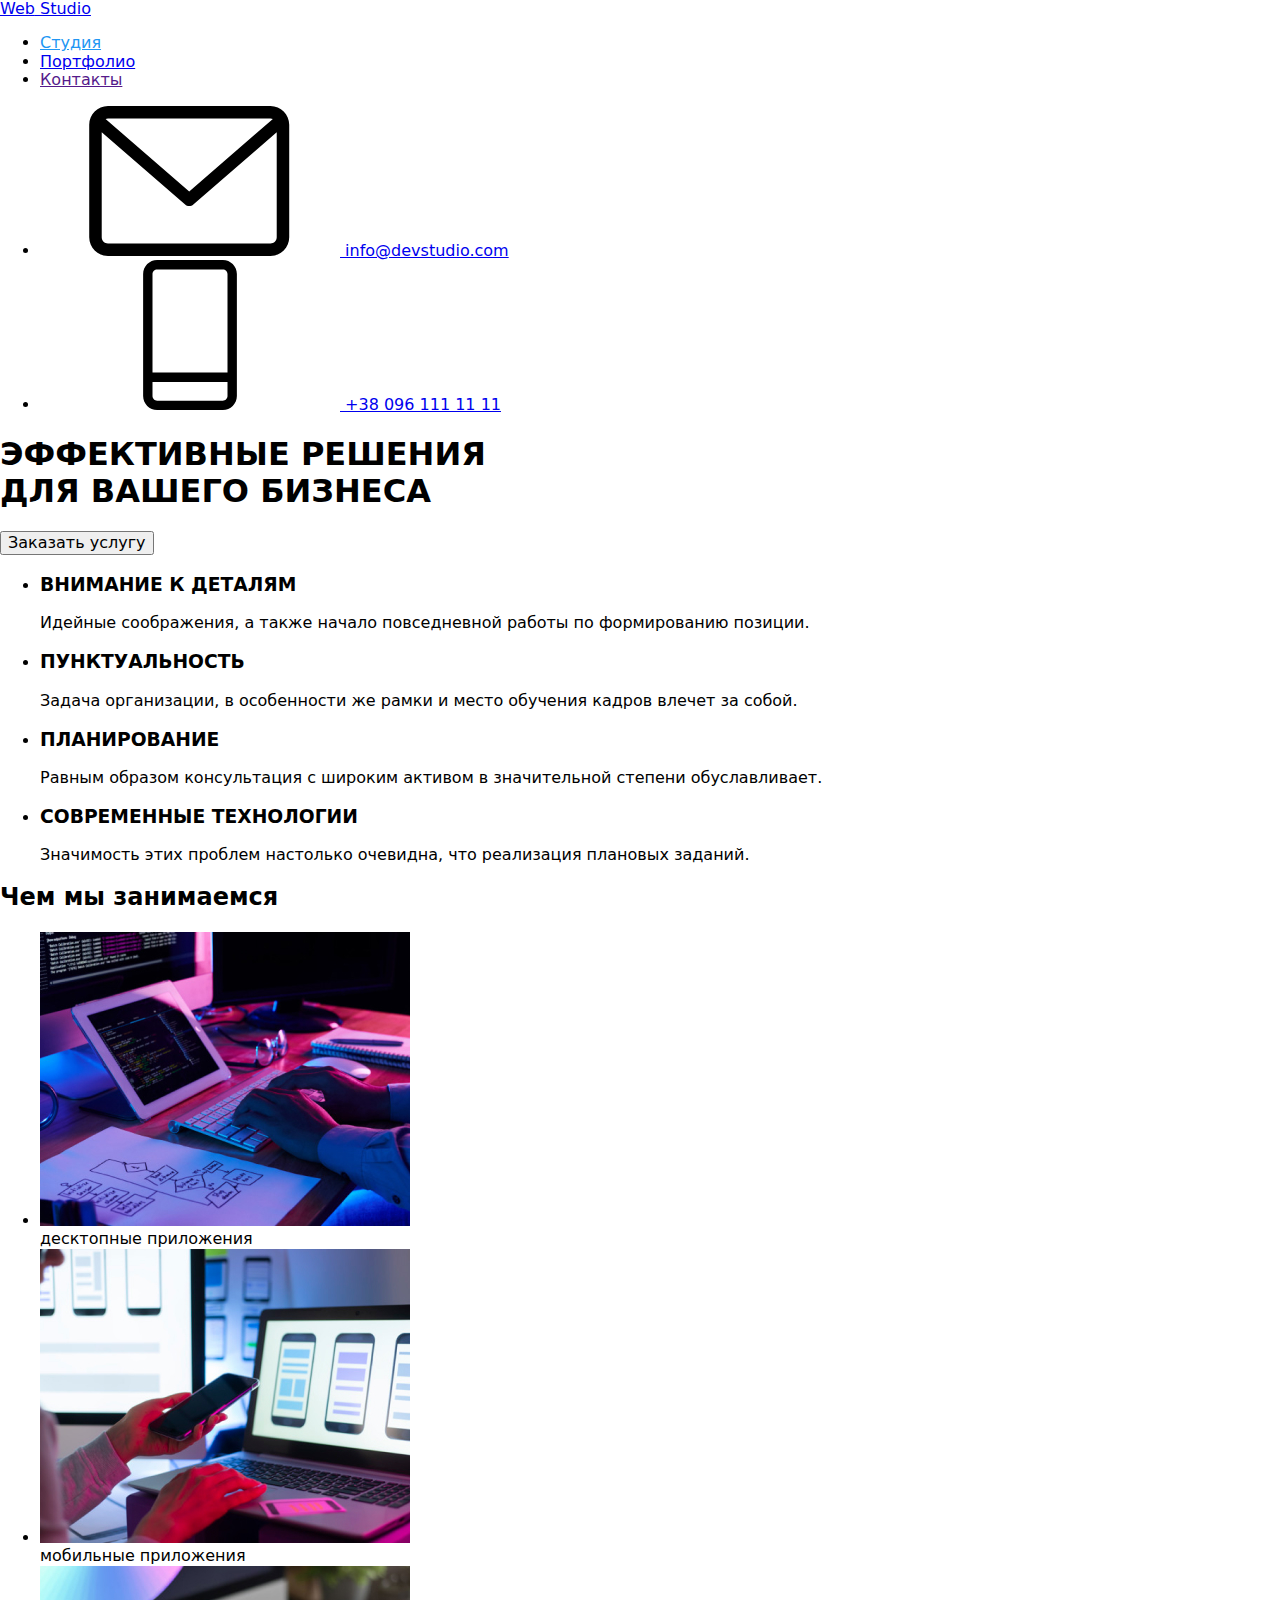
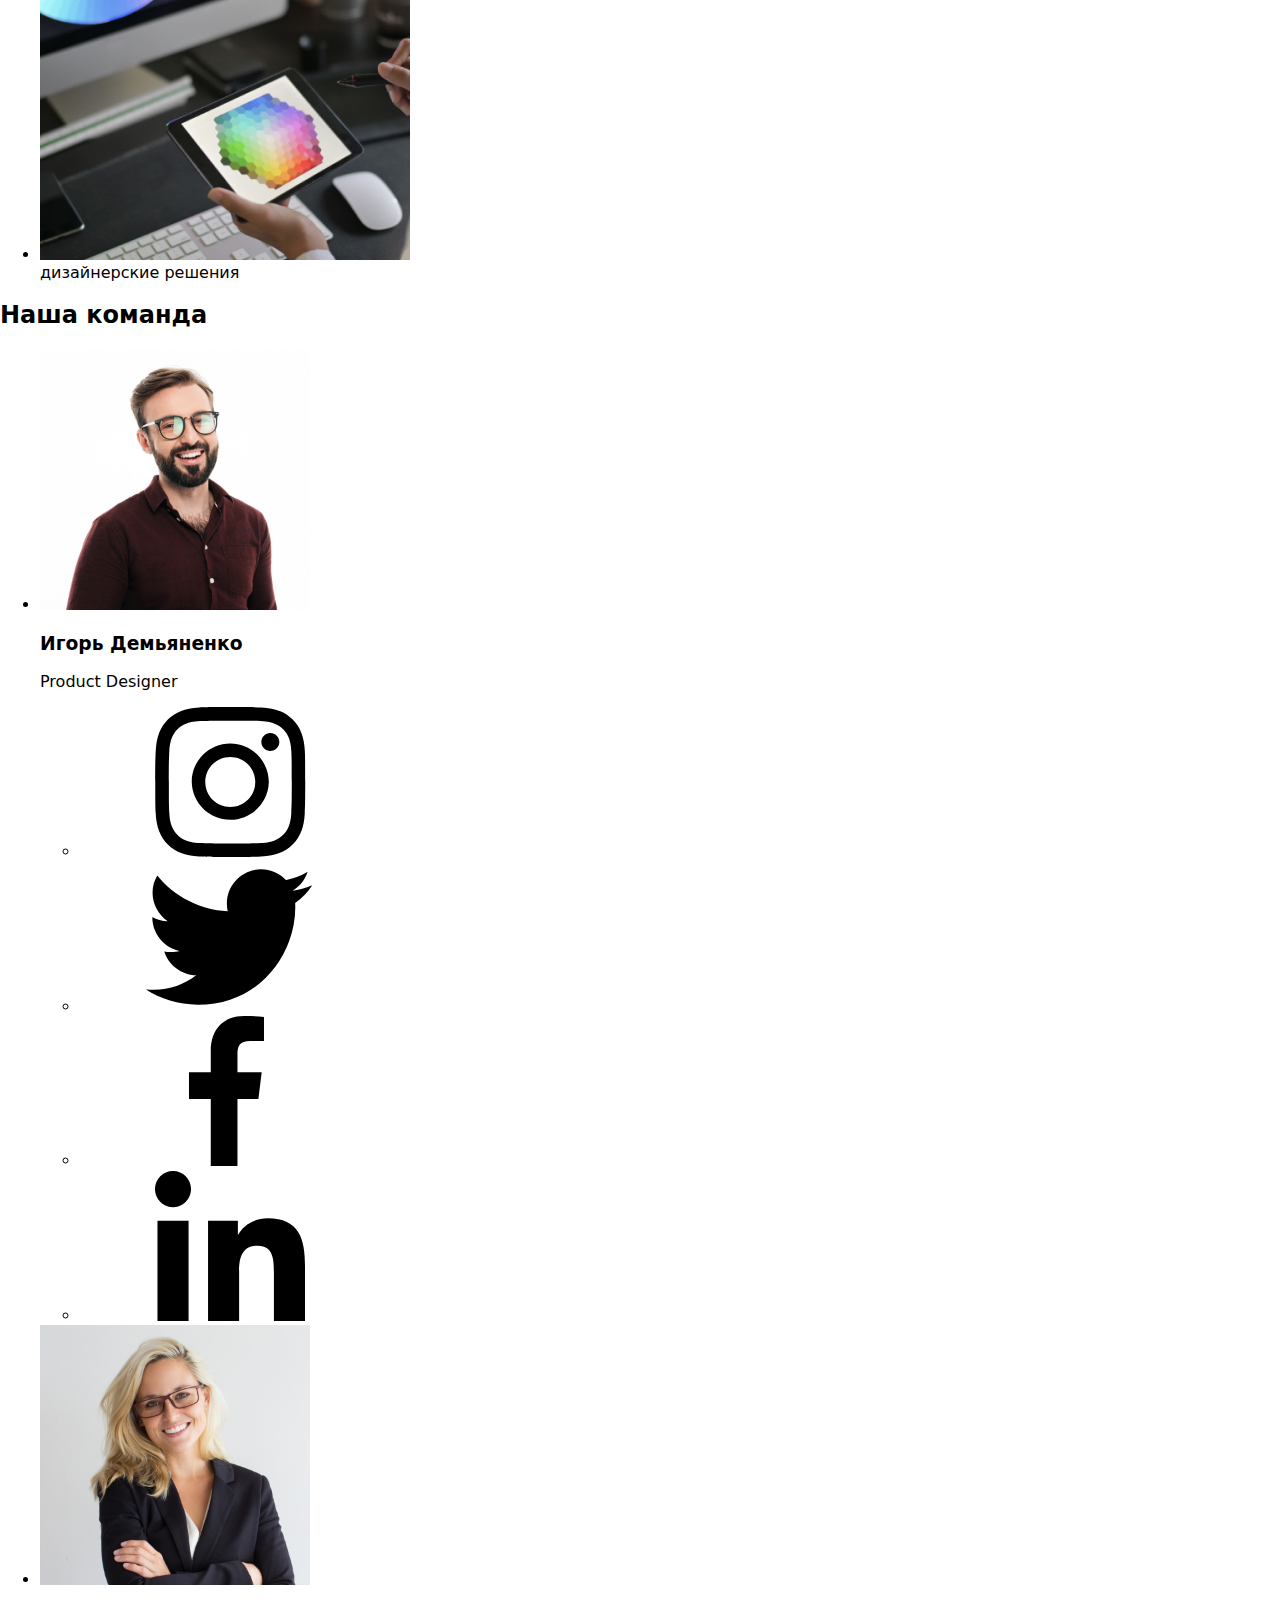
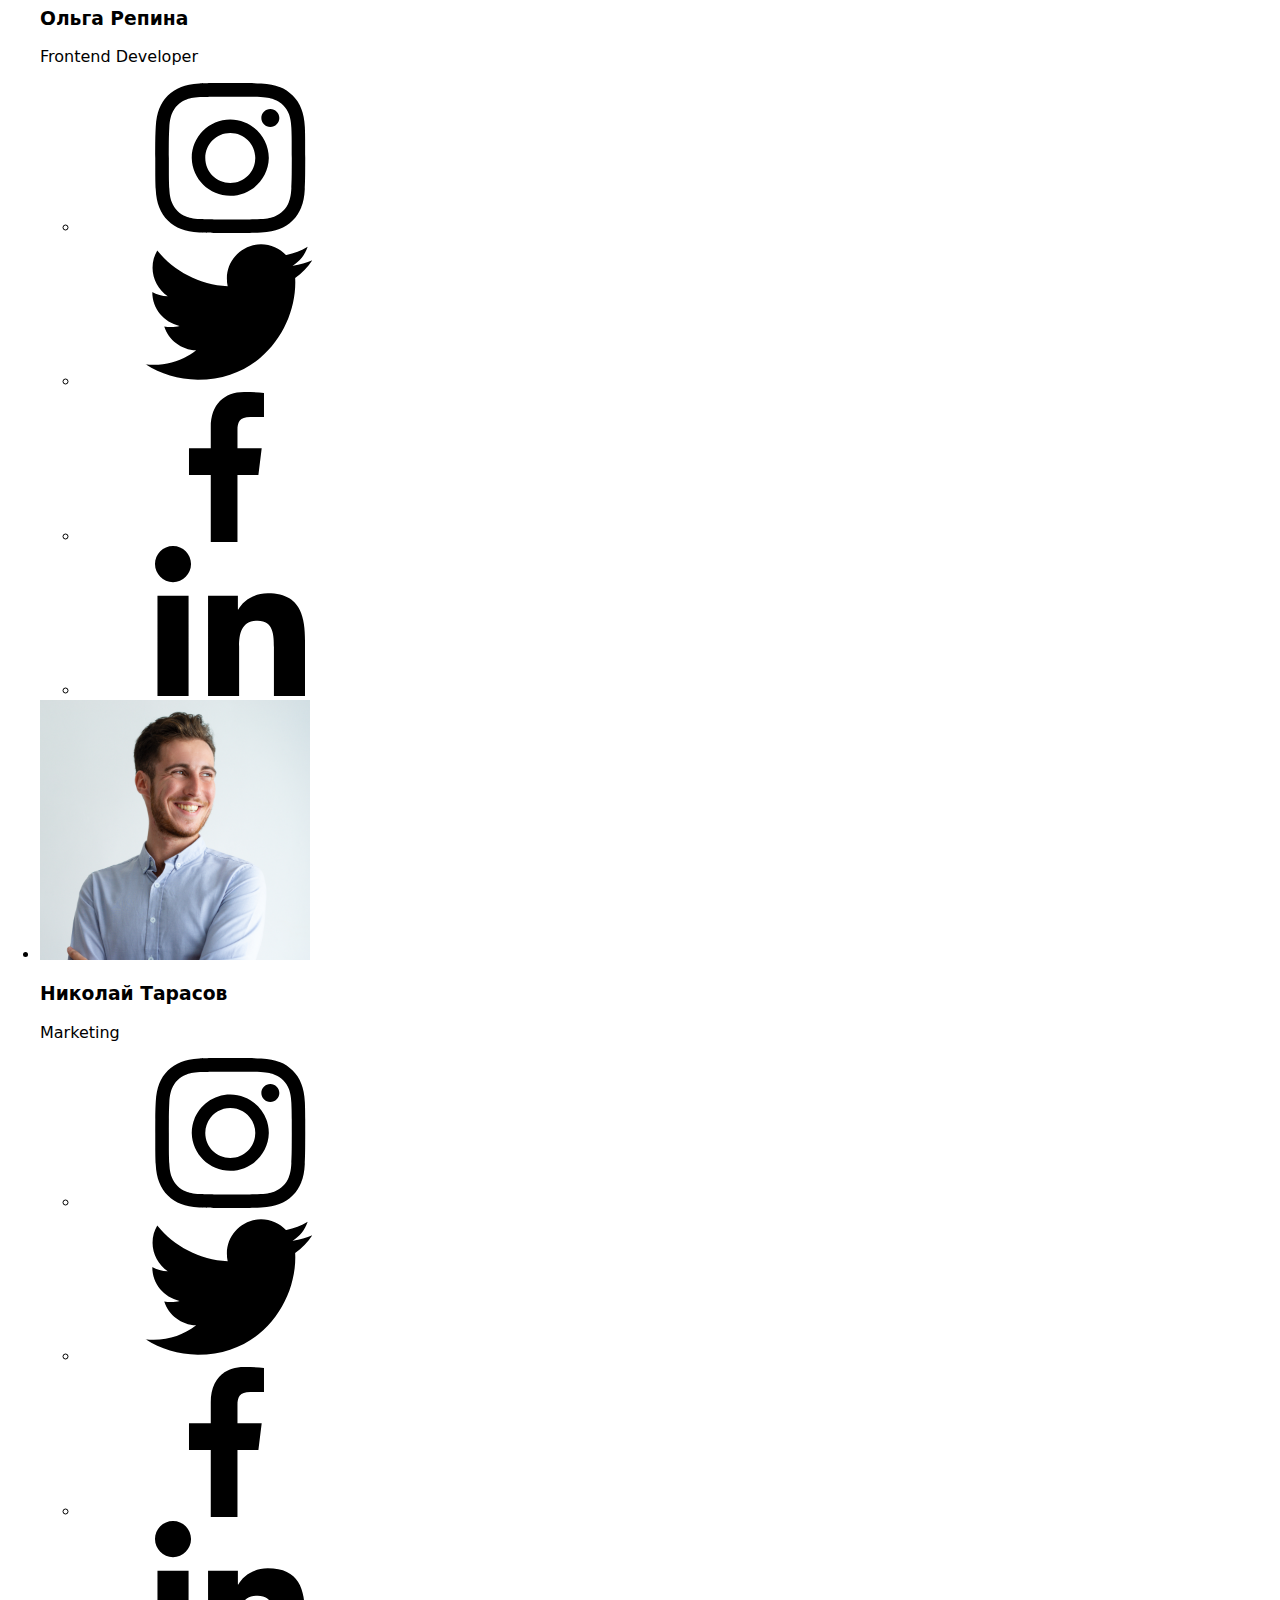
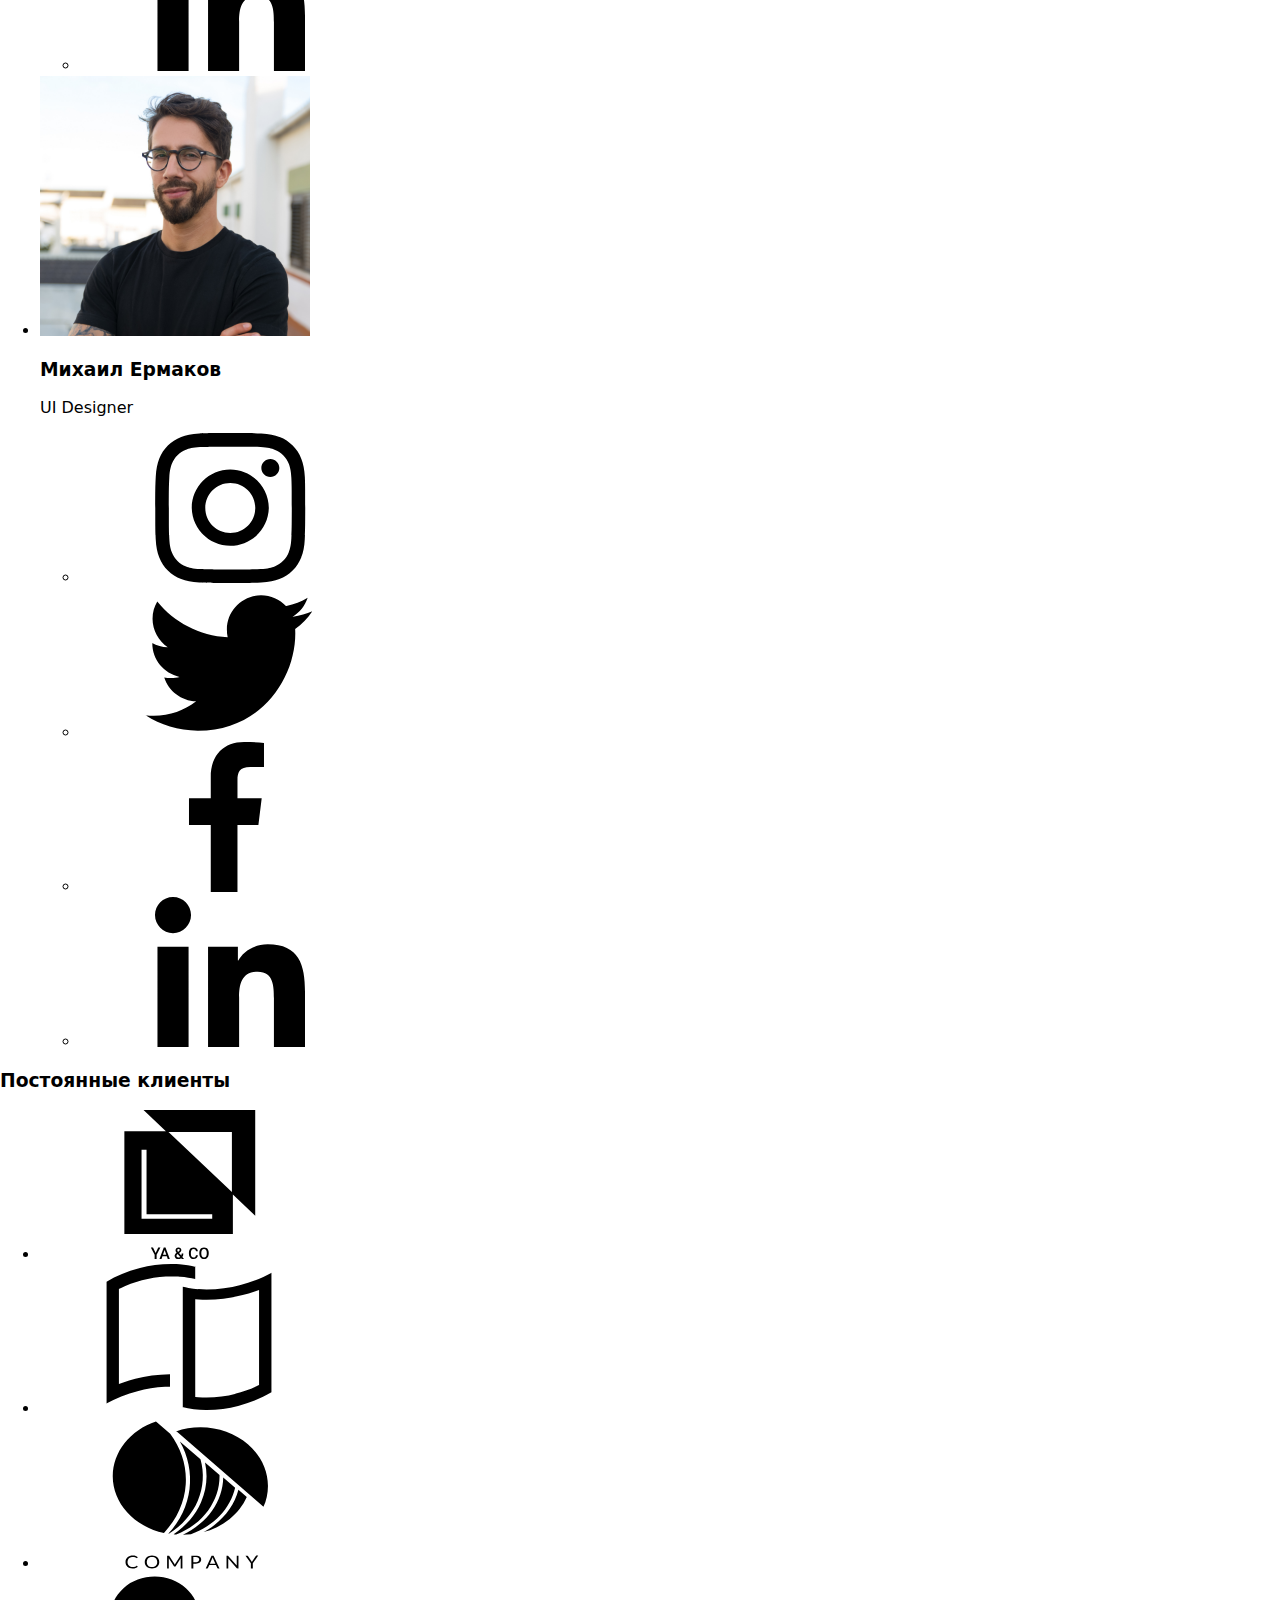
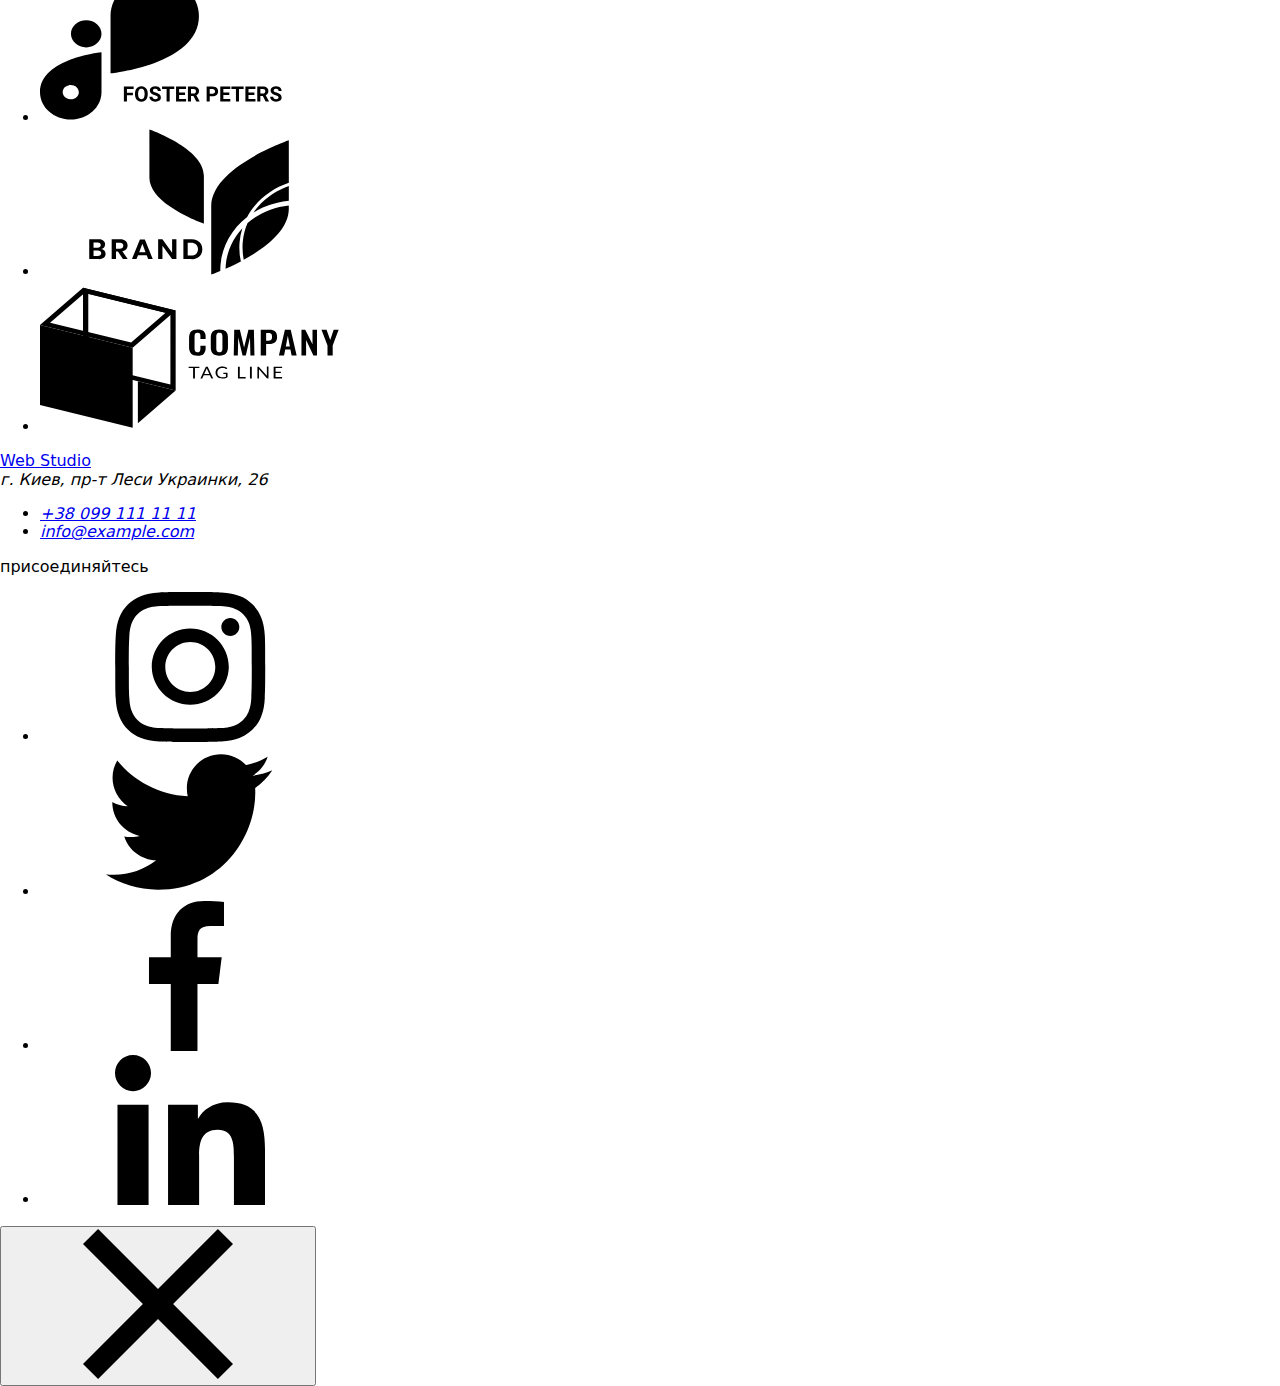
==== index.html @ db0b514f "start" ====
<!DOCTYPE html>
<html lang="ru">
<head>
    <meta charset="UTF-8">
    <meta name="viewport" content="width=device-width, initial-scale=1.0">
    <title>Document</title>
    <link href="https://fonts.googleapis.com/css2?family=Raleway:wght@700&family=Roboto:wght@400;500;700;900&display=swap" rel="stylesheet">
    <link rel="stylesheet" href="https://cdnjs.cloudflare.com/ajax/libs/modern-normalize/1.0.0/modern-normalize.min.css">
    <link rel="stylesheet" href="CSS/style.css">
</head>
<body>
  <header class="header-container">
    <div class="main-menu container"> 
        <a href="index.html" class="logotype"> 
          <span class="logo-web"> Web</span>
          <span class="logo-studio">Studio</span> </a> 
      <nav> 
        <ul class="menu-list">                                                               
          <li class="menu-list-item"> <a href="" class="title-nav current" style="color: #2196F3 ;">Студия</a></li>
          <li class="menu-list-item"> <a href="./portfolio.html" target="blank" class="title-nav">Портфолио</a></li>
          <li class="menu-list-item"> <a href="" class="title-nav" >Контакты</a></li>
          </ul>  
      </nav>
        <ul class="nav-contacts-list">
          <li class="nav-contacts-item"> 
            <a href="mailto:info@devstudio.com:"
               class="contacts-header">
              <svg class="email-icon">
                <use href="./images/symbol-defs.svg#icon-icon-email"></use>
              </svg>
              info@devstudio.com   
            </a> 
          </li>
          <li class="nav-contacts-item"> 
            <a href="tel:+380961111111" class="contacts-header">
            <svg class="phone-icon">
              <use href="./images/symbol-defs.svg#icon-icon-phone"></use>
            </svg>
            +38 096 111 11 11</a> 
          </li>
        </ul>  
    </div>   
    </header>
    <main>
      <section class="main-container">
          <h1 class="main-title">ЭФФЕКТИВНЫЕ РЕШЕНИЯ <br>ДЛЯ ВАШЕГО БИЗНЕСА</h1>
          <button class="main-button " data-modal-open >Заказать услугу</button>
      </section>
      <section class="advantage-container">
        <div class="container">
       <ul class="advantage-list">
         <li class="advantage-list-item">
             <h3 class="advantage">ВНИМАНИЕ К ДЕТАЛЯМ</h3>
             <p class="advantage-fill">Идейные соображения, а также начало повседневной работы по формированию позиции.</p>
         </li> 
         <li class="advantage-list-item">
             <h3 class="advantage">ПУНКТУАЛЬНОСТЬ</h3>
             <p class="advantage-fill" >Задача организации, в особенности же рамки и место обучения кадров влечет за собой.</p>
         </li> 
         <li class="advantage-list-item">
             <h3 class="advantage">ПЛАНИРОВАНИЕ</h3>
             <p class="advantage-fill">Равным образом консультация с широким активом в значительной степени обуславливает.</p>
         </li>
         <li class="advantage-list-item">
             <h3 class="advantage">СОВРЕМЕННЫЕ ТЕХНОЛОГИИ</h3>
             <p class="advantage-fill">Значимость этих проблем настолько очевидна, что реализация плановых заданий.</p>
         </li>
       </ul>
      </div>
      </section>
      <section class="works">
        <div class="container">
          <h2 class="title-two">Чем мы занимаемся</h2>
            <ul class="works-list">
              <li class="works-list-item">
                <img src="images/works-notebook.jpg" alt="наша работа" width="370" >
                <div class="works-type">
                  <span class="works-list-text">десктопные приложения</span>
                </div>
              </li>
              <li class="works-list-item">
                <img src="images/works-smartphone.jpg" alt="наша работа" width="370">
                <div class="works-type">
                  <span class="works-list-text"> мобильные приложения </span>
                </div>
              </li>
              <li class="works-list-item">
                <img src="images/works-spectr.jpg" alt="наша работа" width="370">
                <div class="works-type">
                  <span class="works-list-text"> дизайнерские решения</span>
                </div>
              </li>
            </ul>
        </div>
      </section>
      <section class="team">
        <div class="container">
          <h2 class="title-team">Наша команда</h2>
            <ul class="team-list">
              <li class="team-person">
                <img src="images/team-igor.jpg" alt="Игорь Демьяненко" width="270">  
                <div class="team-person-card">    
                  <h3 class="team-member">Игорь Демьяненко</h3>
                  <p class="team-role">Product Designer</p>
                    <ul class="social-list">
                      <li class="social-list-item">
                        <a href="" class="social-container">
                          <svg class="instagram-icon"> 
                            <use href="./images/symbol-defs.svg#icon-icon-instagram"></use>
                          </svg>
                       </a>
                     </li>
                     <li class="social-list-item">
                        <a href="" class="social-container">
                          <svg class="twitter-icon">
                            <use href="./images/symbol-defs.svg#icon-icon-twitter"></use>
                          </svg>
                        </a>
                      </li>
                      <li class="social-list-item">
                        <a href="" class="social-container">
                          <svg class="facebook-icon">
                            <use href="./images/symbol-defs.svg#icon-icon-facebook"></use>
                          </svg>
                        </a>
                      </li>
                      <li class="social-list-item">
                        <a href="" class="social-container">
                          <svg class="linkedin-icon">
                            <use href="./images/symbol-defs.svg#icon-icon-linkedin"></use>
                          </svg>
                        </a>
                      </li>
                   </ul>
                </div> 
              </li>
              <li class="team-person"> 
                <img src="images/team-olga.jpg" alt="Ольга Репина" width="270" >
                <div class="team-person-card">
                  <h3 class="team-member">Ольга Репина</h3>
                  <p class="team-role">Frontend Developer</p>
                  <div class="person-social">
                    <ul class="social-list">
                      <li class="social-list-item">
                        <a href="" class="social-container">
                          <svg class="instagram-icon"> 
                            <use href="./images/symbol-defs.svg#icon-icon-instagram"></use>
                          </svg>
                       </a>
                     </li>
                     <li class="social-list-item">
                        <a href="" class="social-container">
                          <svg class="twitter-icon">
                            <use href="./images/symbol-defs.svg#icon-icon-twitter"></use>
                          </svg>
                        </a>
                      </li>
                      <li class="social-list-item" >
                        <a href="" class="social-container" >
                          <svg class="facebook-icon">
                            <use href="./images/symbol-defs.svg#icon-icon-facebook"></use>
                          </svg>
                        </a>
                      </li>
                      <li class="social-list-item">
                        <a href="" class="social-container">
                          <svg class="linkedin-icon">
                            <use href="./images/symbol-defs.svg#icon-icon-linkedin"></use>
                          </svg>
                        </a>
                      </li>
                   </ul>
                  </div>
                  <li class="team-person"> 
                      <img src="images/team-nikolay.jpg" alt="Николай Тарасов" width="270" >
                      <div class="team-person-card">  
                        <h3 class="team-member">Николай Тарасов</h3>
                        <p class="team-role">Marketing</p>
                          <ul class="social-list">
                            <li class="social-list-item">
                              <a href=""class="social-container">
                                <svg class="instagram-icon"> 
                                  <use href="./images/symbol-defs.svg#icon-icon-instagram"></use>
                                </svg>
                             </a>
                           </li>
                           <li class="social-list-item">
                              <a href=""class="social-container">
                                <svg class="twitter-icon">
                                  <use href="./images/symbol-defs.svg#icon-icon-twitter"></use>
                                </svg>
                              </a>
                            </li>
                            <li class="social-list-item" >
                              <a href="" class="social-container">
                                <svg class="facebook-icon">
                                  <use href="./images/symbol-defs.svg#icon-icon-facebook"></use>
                                </svg>
                              </a>
                            </li>
                            <li class="social-list-item" >
                              <a href="" class="social-container">
                                <svg class="linkedin-icon">
                                  <use href="./images/symbol-defs.svg#icon-icon-linkedin"></use>
                                </svg>
                              </a>
                            </li>
                         </ul>
                      </div>
                  </li>  
                  <li class="team-person"> 
                    <img src="images/team-michail.jpg" alt="Михаил Ермаков" width="270" >
                    <div class="team-person-card">
                      <h3 class="team-member">Михаил Ермаков</h3>
                      <p class="team-role">UI Designer</p>
                        <ul class="social-list">
                          <li class="social-list-item">
                            <a href="" class="social-container">
                              <svg class="instagram-icon"> 
                                <use href="./images/symbol-defs.svg#icon-icon-instagram"></use>
                              </svg>
                           </a>
                         </li>
                         <li class="social-list-item">
                            <a href="" class="social-container">
                              <svg class="twitter-icon">
                                <use href="./images/symbol-defs.svg#icon-icon-twitter"></use>
                              </svg>
                            </a>
                          </li>
                          <li class="social-list-item">
                            <a href="" class="social-container">
                              <svg class="facebook-icon">
                                <use href="./images/symbol-defs.svg#icon-icon-facebook"></use>
                              </svg>
                            </a>
                          </li>
                          <li class="social-list-item">
                            <a href="" class="social-container">
                              <svg class="linkedin-icon">
                                <use href="./images/symbol-defs.svg#icon-icon-linkedin"></use>
                              </svg>
                            </a>
                          </li>
                       </ul>
                    </div>
                  </li>      
                </ul>
              </div>
              </div>
             </li> 
            </ul>
          </div>
      </section> 
      <section class="clients-container">
        <div class="container">
          <h3 class="clients">Постоянные клиенты</h3>
            <ul class="clients-list">
              <li  class="clients-list-item">
                 <a href="" class="clients-list-link ">
                  <svg class="company1-icon company-icons">
                    <use href="./images/symbol-defs.svg#icon-company1"></use>
                  </svg>
                 </a>
              </li>
              <li  class="clients-list-item">
                 <a href="" class="clients-list-link">
                  <svg class="company2-icon company-icons">
                    <use href="./images/symbol-defs.svg#icon-company2"></use>
                  </svg>
                 </a>
             </li>
             <li  class="clients-list-item">
                 <a href="" class="clients-list-link">
                  <svg class="company3-icon company-icons">
                    <use href="./images/symbol-defs.svg#icon-company3"></use>
                  </svg>
                 </a>
             </li>
              <li class="clients-list-item">
                 <a href="" class="clients-list-link">
                  <svg class="company4-icon company-icons">
                    <use href="./images/symbol-defs.svg#icon-company4"></use>
                  </svg>
                 </a>
             </li>
              <li class="clients-list-item">
                 <a href="" class="clients-list-link">
                  <svg class="company5-icon company-icons">
                    <use href="./images/symbol-defs.svg#icon-company5"></use>
                  </svg>
                 </a>
             </li>
             <li class="clients-list-item">
                 <a href="" class="clients-list-link">
                  <svg class="company6-icon company-icons">
                    <use href="./images/symbol-defs.svg#icon-company6"></use>
                  </svg>
                 </a>
             </li>
        </ul>
      </div>
      </section>
    </main>
    <footer class="footer-container">
      <div class="container footer-parts">
        <div class="footer-contacts-container">
          <a href="/index.html" class="logotype-footer"> 
            <span class="logo-web"> Web</span>
            <span class="logo-studio-footer">Studio</span> 
          </a>
        <address>
          <span class="address"> г. Киев, пр-т Леси Украинки, 26 </span>
          <ul class="contacts">
            <li><a class="contacts-footer" href="tel:+380991111111">+38 099 111 11 11</a> </li> 
            <li><a class="contacts-footer" href="mailto:info@example.com">info@example.com </a> </li> 
          </ul>
      </address>
       </div>
       <div class="footer-socials">
         <span class="join-us">присоединяйтесь</span>
          <ul class="social-list">
            <li class="social-list-link">
              <a href="" class="social-container">
                <svg class="instagram-icon"> 
                  <use href="./images/symbol-defs.svg#icon-icon-instagram"></use>
                </svg>
             </a>
           </li>
           <li class="social-list-link">
              <a href=""class="social-container">
                <svg class="twitter-icon">
                  <use href="./images/symbol-defs.svg#icon-icon-twitter"></use>
                </svg>
              </a>
          </li>
          <li class="social-list-link">
            <a href="" class="social-container">
              <svg class="facebook-icon">
                <use href="./images/symbol-defs.svg#icon-icon-facebook"></use>
              </svg>
            </a>
          </li>
          <li class="social-list-link">
            <a href=""class="social-container">
              <svg class="linkedin-icon">
                <use href="./images/symbol-defs.svg#icon-icon-linkedin"></use>
              </svg>
            </a>
          </li>
       </ul>
    </div>
    </div>
  </footer>
  <div data-modal class="backdrop is-hidden">
    <div class="modal">  
      <button class="button-close" data-modal-close>
        <svg class="close">
          <use href="./images/symbol-defs.svg#icon-close-icon"></use>
        </svg>
      </button>
    </div>
  </div>
  <script src="./js/modal.js"></script>
</body>
</html>
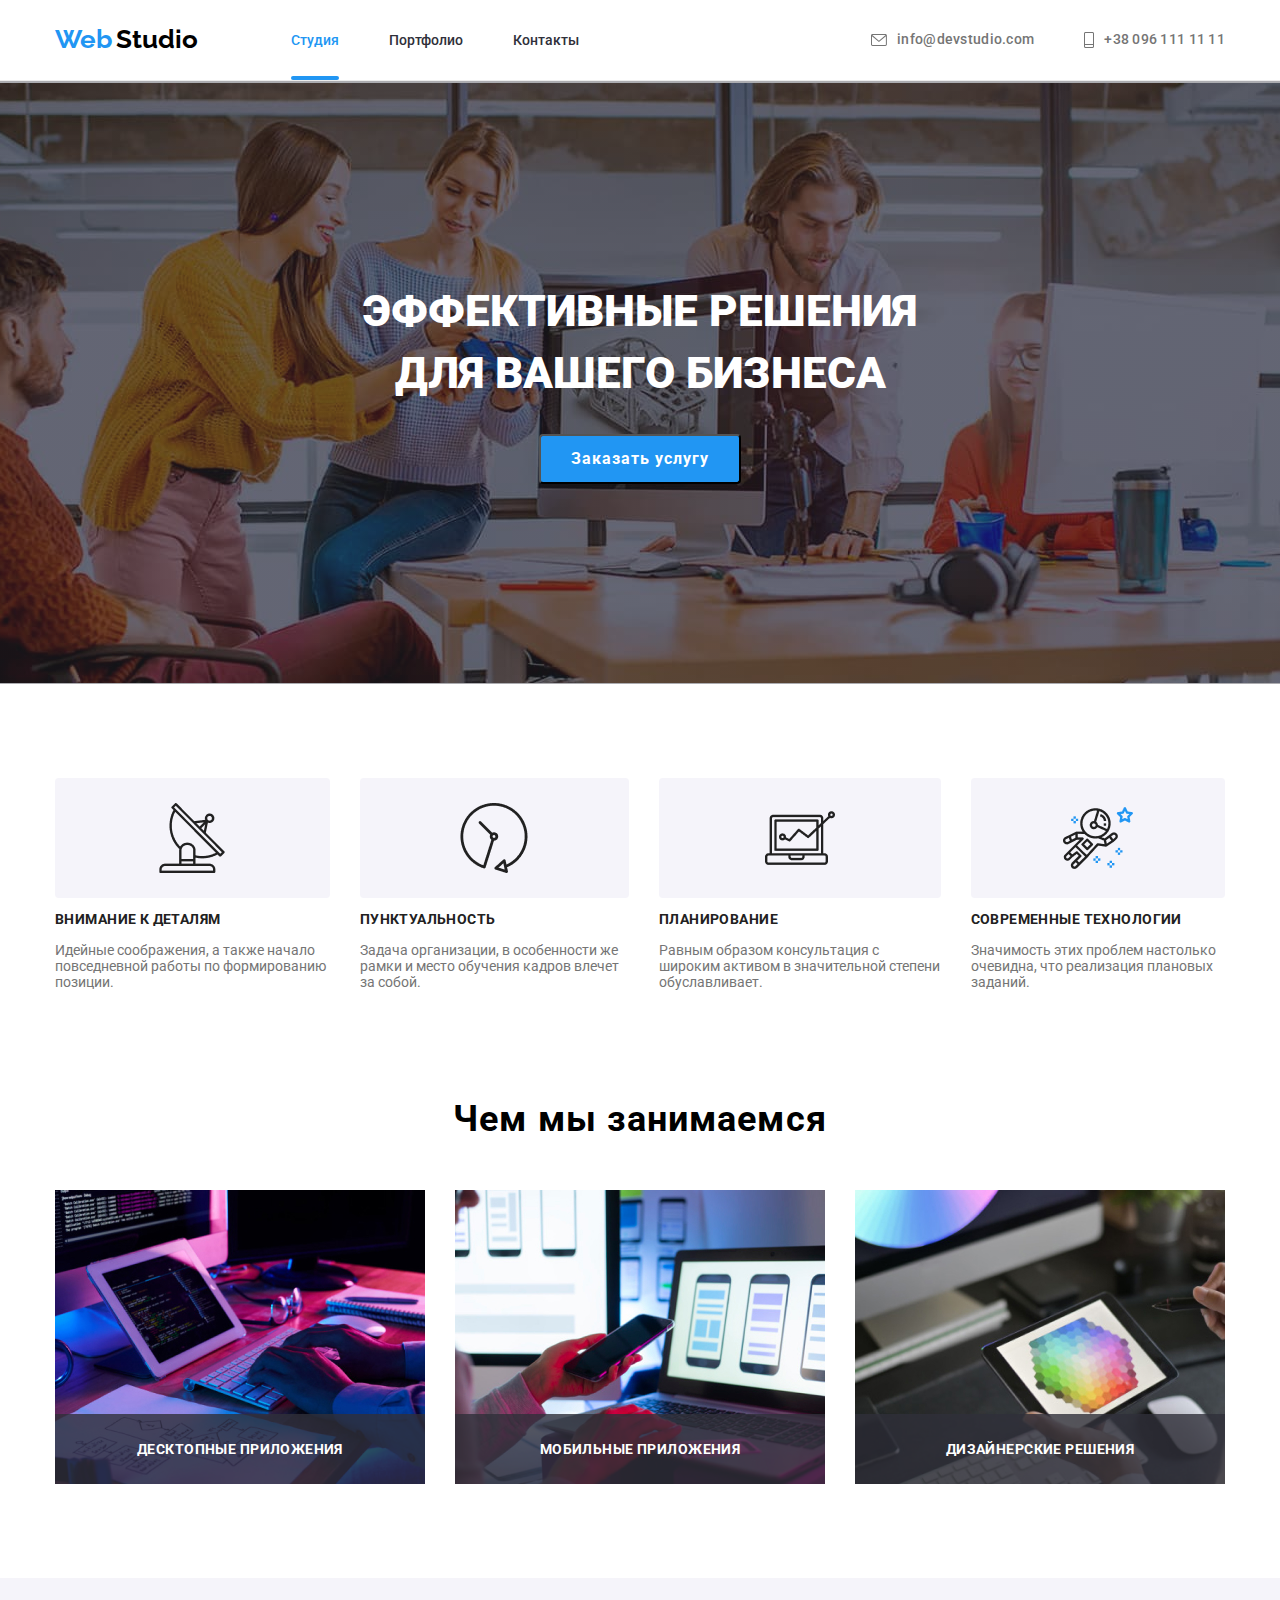
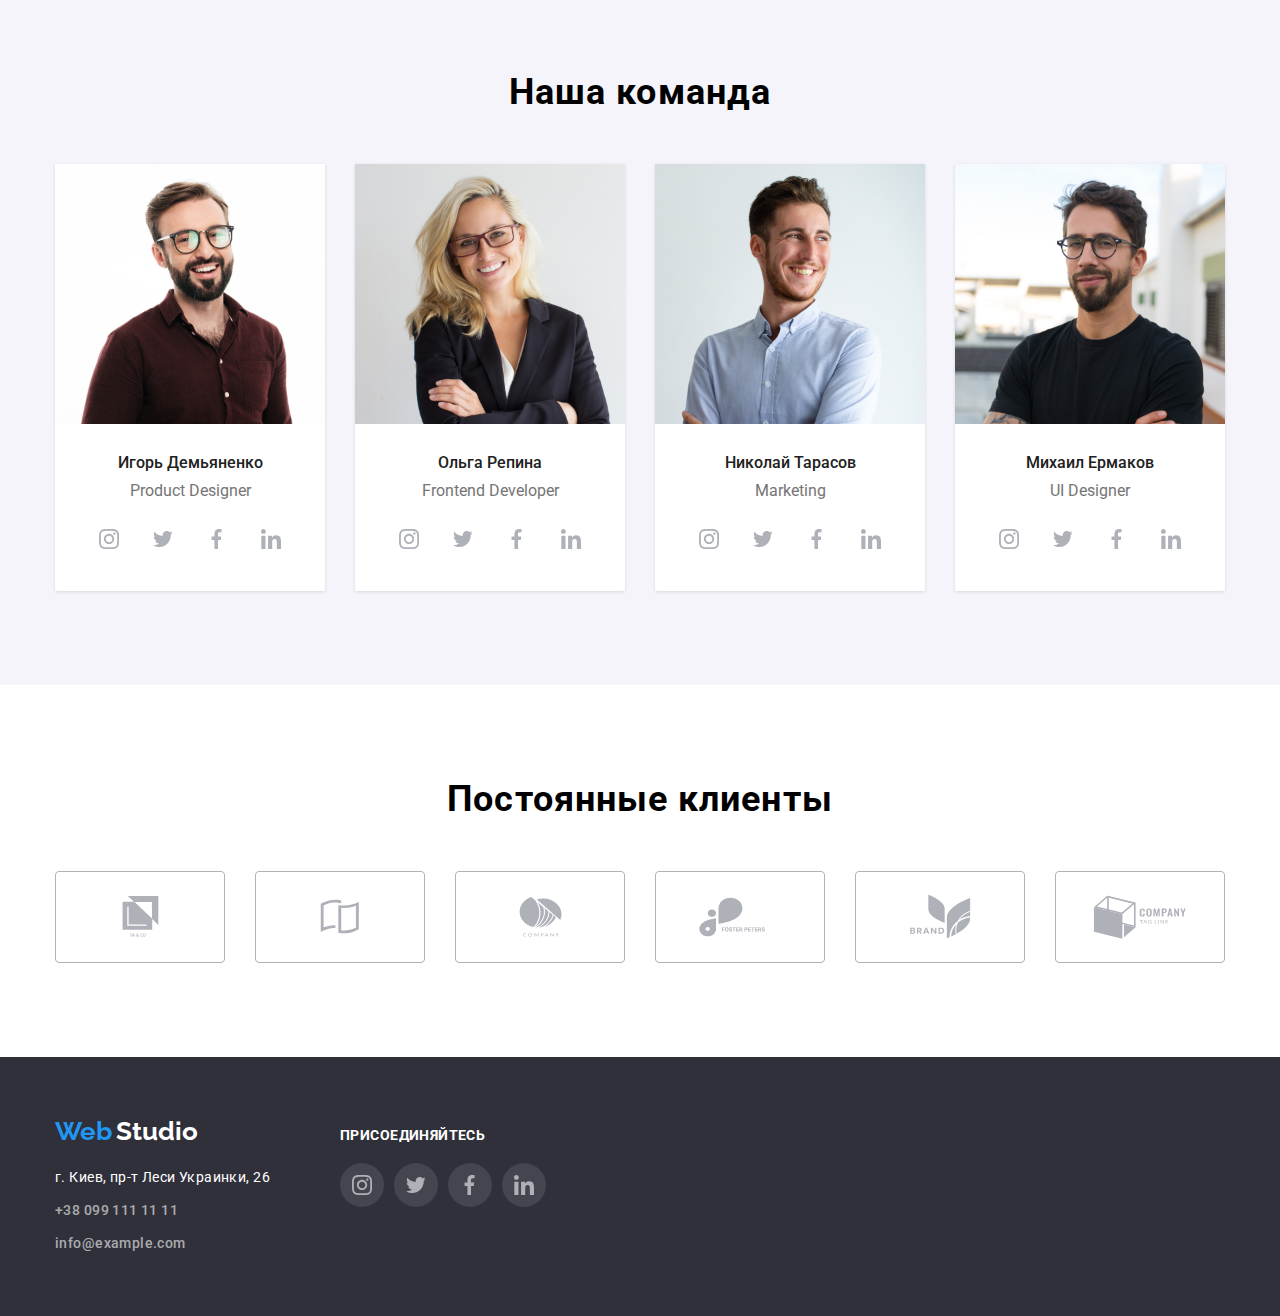
==== commit b7f1e363: "Update index.html" ====
--- a/index.html
+++ b/index.html
@@ -6,7 +6,7 @@
     <title>Document</title>
     <link href="https://fonts.googleapis.com/css2?family=Raleway:wght@700&family=Roboto:wght@400;500;700;900&display=swap" rel="stylesheet">
     <link rel="stylesheet" href="https://cdnjs.cloudflare.com/ajax/libs/modern-normalize/1.0.0/modern-normalize.min.css">
-    <link rel="stylesheet" href="CSS/style.css">
+    <link rel="stylesheet" href="css/style.css">
 </head>
 <body>
   <header class="header-container">
@@ -44,7 +44,7 @@
     <main>
       <section class="main-container">
           <h1 class="main-title">ЭФФЕКТИВНЫЕ РЕШЕНИЯ <br>ДЛЯ ВАШЕГО БИЗНЕСА</h1>
-          <button class="main-button " data-modal-open >Заказать услугу</button>
+          <button class="main-button" data-modal-open >Заказать услугу</button>
       </section>
       <section class="advantage-container">
         <div class="container">
--- a/css/style.css
+++ b/css/style.css
@@ -0,0 +1,778 @@
+html { box-sizing: border-box;
+}
+*,
+*::before,
+*::after {
+    box-sizing: inherit;
+}
+:root {
+    --primery-text-color: #212121;
+    --title-text-color: #212121;
+    --accent-color: #2196F3;
+    }
+
+body {
+    background-color: #FFFFFF;
+    font-family: Roboto, sans-serif;
+}
+a {
+    text-decoration: none;
+}
+li {
+    list-style: none;
+}
+img {
+    display: block;
+}
+.container {
+    width: 1200px;
+    padding-right: 15px;
+    padding-left: 15px;
+    margin-right: auto;
+    margin-left: auto;
+}
+.header-container {
+    border-bottom: 1px solid #ECECEC;
+}
+.logotype {
+    margin-right: 93px;
+}
+.logo-web {
+    font-family: Raleway;
+    font-size: 26px;
+    font-weight: 700;
+    color:  #2196F3;
+}
+.logo-studio {
+    font-family: Raleway;
+    font-size: 26px;
+    font-weight: 700;
+    color: black;
+}
+.main-menu {
+    display: flex;
+    align-items: center;
+}
+.menu-list  {
+    display: flex;
+    margin: 0px;
+    padding: 0px;
+}
+.current {
+    position: relative;
+    display: block;
+    padding-top: 32px;
+    padding-bottom: 32px;
+    width: 100%;
+}
+.current::after {
+    display: block;
+    position: absolute;
+    content: "";
+    left: 0%;
+    bottom: 0%;
+    width: 100%;
+    height: 4px;
+    border-radius: 2px;
+    background-color: var(--accent-color);
+}
+.menu-list li:not(:last-child) {
+    margin-right: 50px;
+}
+.menu-list.menu-list-item:last-child {
+    margin-right: 0px;
+}
+.nav-contacts-list {
+    display: flex;
+    padding: 0px;
+    margin: 0px;
+    margin-left: auto;
+}
+.nav-contacts-list .nav-contacts-item:not(:last-child) {
+    margin-right: 50px;
+}
+.contacts-header {
+    display: flex;
+    align-items: center;
+    transition-property: color;
+    transition-duration: 250ms;
+    transition-timing-function: cubic-bezier(0.4, 0, 0.2, 1);
+}
+.contacts-header:hover,
+.contacts-header:focus {
+    color: var(--accent-color);
+    outline: none;
+}
+.nav-contacts-list {
+    display: flex;
+}
+.email-icon {
+    margin-right: 10px;
+    fill: currentColor;
+    width: 16px;
+    height: 12px;
+}
+.phone-icon {
+    margin-right: 10px;
+    fill: currentColor;
+    width: 10px;
+    height: 16px;
+}
+.title-nav {
+    display: block;
+    padding-top: 32px;
+    padding-bottom: 32px;
+    font-size: 14px;
+    font-weight: 500;
+    color: #2F303A;
+    transition-property: color;
+    transition-duration: 250ms;
+    transition-timing-function: cubic-bezier(0.4, 0, 0.2, 1);
+}
+.title-nav:hover,
+.title-nav:focus {
+    color: var(--accent-color);
+    outline: none;
+}
+
+.menu-button {
+    font-family: Roboto;
+    font-weight: 500;
+    font-size: 16px;
+    background-color: #F5F4FA;
+    transition-property: background-color; 
+    transition-duration: 250ms;
+    transition-timing-function: cubic-bezier(0.4, 0, 0.2, 1);
+}
+.menu-button:hover {
+    color: #FFFFFF;
+    background-color: var(--accent-color);
+    cursor: pointer;
+}
+.menu-button:focus {
+    color: #FFFFFF;
+    background-color: var(--accent-color);
+    outline: none;
+}
+.main-container {
+    display: block;
+    margin: 0px;
+    padding-top: 200px;
+    padding-bottom: 200px;
+    text-align: center;
+    background-image: 
+       linear-gradient(
+           to right, 
+           rgba(47, 48, 58, 0.4),
+           rgba(47, 48, 58, 0.4)
+       ),
+       url(../images/heroes.jpg);
+    background-repeat: no-repeat;
+    background-position: center;
+    background-size: cover;
+    background-size: 1600px;
+}
+
+.main-title {
+    margin-top: 0px;
+    margin-bottom: 30px;
+    font-size: 44px;
+    font-weight: 900;
+    font-style: normal;
+    line-height: 1.4;
+    color: white;
+}
+.main-button {
+    padding: 8px 30px 8px 30px;
+    font-family: Roboto;
+    background-color: #2196F3;
+    font-size: 16px;
+    font-weight: 700;
+    color: white;
+    letter-spacing: 0.06em;
+    line-height: 30px;
+    border-radius: 4px;
+}
+.advantage-container {
+    margin-left: auto;
+    margin-right: auto;
+    padding-top: 94px;
+    padding-bottom: 94px;
+}
+.advantage {
+    font-size: 14px;
+    font-weight: 700;
+    color: #212121;
+    line-height: 1.14;
+    letter-spacing: 0.03em;
+}
+.advantage-list {
+    margin: 0px;
+    padding: 0px;
+    display: flex;
+    list-style: none;
+}
+.advantage-list .advantage-list-item:not(:last-child) {
+    margin-right: 30px;
+}
+.advantage-list-item::before {
+    display: block;
+    content: "";
+    height: 120px;
+    border-radius: 4px;
+    background-position: center;
+    background-repeat: no-repeat;
+    background-color: #F5F4FA;
+}
+.advantage-list-item:nth-child(1)::before{
+    background-image: url(../images/antenna.png) ;
+}
+.advantage-list-item:nth-child(2)::before{
+    background-image: url(../images/clock.png) ;
+}
+.advantage-list-item:nth-child(3)::before{
+    background-image: url(../images/diagramma.png) ;
+}
+.advantage-list-item:nth-child(4)::before{
+    background-image: url(../images/astronaut1.png) ;
+}
+
+.advantage-fill {
+    font-size: 14px; ;
+    font-weight: 400 ;
+    color: #757575;
+}
+.title-two {
+    margin: 0px;
+    margin-bottom: 50px;
+    font-size: 36px;
+    font-weight: 700;
+    color: black;
+    font-family: Roboto;
+    line-height: 1.16;
+    text-align: center;
+    letter-spacing: 0.03em;
+}
+.works {
+    padding-bottom: 94px;
+}
+
+.works-type {
+    position: absolute;
+    font-family: Roboto;
+    font-size: 14px;
+    font-style: normal;
+    font-weight: 700;
+    line-height: 16px;
+    color: #FFFFFF;
+    letter-spacing: 0.03em;
+    bottom: 27px;
+}
+.works-list {
+    display: flex;
+    margin: 0px;
+    padding: 0px;
+}
+.works-list-text {
+    text-transform: uppercase;
+}
+.works-list-item {
+    position: relative;
+    display: flex;
+    justify-content: center;
+    align-items: center;
+}
+.works-list-item::before{
+    content: "";
+    position: absolute;
+    bottom: 0px;
+    width: 100%;
+    height: 70px;
+    background-color:rgba(47, 48, 58, 0.8) ;
+}
+.works-list-item:not(:last-child){
+    margin-right: 30px;
+}
+
+.team {
+    padding-top: 94px ;
+    padding-bottom: 94px ;
+    background-color:#F5F4FA;
+}
+.title-team {
+    margin: 0px;
+    margin-bottom: 50px;
+    font-size: 36px;
+    font-weight: 700;
+    color: black;
+    font-family: Roboto;
+    line-height: 1.16;
+    text-align: center;
+    letter-spacing: 0.03em;
+}
+.team-list {
+    display: flex;
+    margin: 0px;
+    margin-left: auto;
+    margin-right: auto;
+    padding: 0px;
+}
+.team-person-card {
+    padding: 30px 32px;
+    background-color: #FFFFFF;
+}
+.team-member {
+    margin: 0px;
+    margin-bottom: 10px;
+    text-align: center;
+    font-size: 16px;
+    font-weight: 500;
+    color: #212121 ;
+}
+.team-role {
+    margin: 0px;
+    margin-bottom: 16px;
+    text-align: center;
+    font-size: 16px;
+    font-weight: 400;
+    color: #757575;
+}
+.team-person {
+    transition-property: box-shadow;
+    box-shadow: 0px 2px 1px 0px #00000033;
+    box-shadow: 0px 1px 1px 0px #00000024;
+    box-shadow: 0px 1px 3px 0px #0000001F;
+}
+.team-person:not(:last-child) {
+    margin-right: 30px;
+}
+.social-container {
+    display: flex;
+    align-items: center;
+    justify-content: center;
+    margin: 0px;
+    padding: 0px;
+    margin-left: auto;
+    margin-right: auto;
+    width: 44px;
+    height: 44px;
+    transition-property: background-color;
+    transition-duration: 250ms;
+    transition-timing-function: cubic-bezier(0.4, 0, 0.2, 1);
+}
+.social-container:hover,
+.social-container:focus {
+    background-color: var(--accent-color);
+    border-radius: 50%;
+    outline: none;
+}
+.social-container:hover .instagram-icon,
+.social-container:focus .instagram-icon{
+    fill: #FFFFFF;
+    outline: none;
+}
+.social-container:hover .twitter-icon,
+.social-container:focus .twitter-icon{
+    fill: #FFFFFF;
+    outline: none;
+}
+.social-container:hover .facebook-icon,
+.social-container:focus .facebook-icon{
+    fill: #FFFFFF;
+    outline: none;
+}
+.social-container:hover .linkedin-icon,
+.social-container:focus .linkedin-icon{
+    fill: #FFFFFF;
+    outline: none;
+}
+.social-list {
+    display: flex;
+    margin: 0px;
+    padding: 0px;
+    margin-left: auto;
+    margin-right: auto;
+    align-items: center;
+}
+.social-list-item:not(:last-child) {
+    margin-right: 10px;
+}
+.social-link {
+    display: inline-block;
+    width: 44px;
+    height: 44px;
+}
+.instagram-icon {
+    fill: #AFB1B8;
+    width: 20px;
+    height: 20px;
+}
+.twitter-icon {
+    fill: #AFB1B8;
+    width: 20px;
+    height: 20px;
+}
+.facebook-icon {
+    fill: #AFB1B8;
+    width: 20px;
+    height: 20px;
+}
+.linkedin-icon {
+    fill: #AFB1B8;
+    width: 20px;
+    height: 20px;
+}
+
+.clients {
+    margin: 0px;
+    margin-bottom: 50px;
+    font-size: 36px;
+    font-weight: 700;
+    color: black;
+    font-family: Roboto;
+    line-height: 1.16;
+    text-align: center;
+    letter-spacing: 0.03em;
+}
+.clients-container {
+    padding-top: 94px;
+    padding-bottom: 94px;
+}
+.clients-list {
+    display: flex;
+    margin: 0px;
+    padding: 0px;
+}
+
+.clients-list-item:not(:last-child) {
+    margin-right: 30px;
+}
+.clients-list-link {
+    display: flex;
+    align-items: center;
+    justify-content: center;
+    width: 170px;
+    height: 92px;
+    border: 1px solid;
+    color: #AFB1B8;
+    border-radius: 4px;
+    background-repeat: no-repeat;
+    background-position: center;
+    transition-property: color;
+    transition-duration: 250ms;
+    transition-timing-function: cubic-bezier(0.4, 0, 0.2, 1);
+}
+.clients-list-link:hover,
+.clients-list-link:focus {
+    color: var(--accent-color);
+    cursor: pointer;
+    outline: none;
+}
+
+.clients-list-link:hover .company-icons,
+.clients-list-link:focus .company-icons {
+    fill: currentColor;
+    outline: none;
+}
+.company1-icon {
+    height: 41px;
+    width: 47px;
+    fill: currentColor;
+}
+.company2-icon {
+    height: 52px;
+    width: 40px;
+    fill: currentColor;
+}
+.company3-icon{
+    height: 41px;
+    width: 43px;
+    fill: currentColor;
+}
+.company4-icon{
+    height: 40px;
+    width: 84px;
+    fill: currentColor;
+}
+.company5-icon{
+    height: 45px;
+    width: 63px;
+    fill: currentColor;
+}
+.company6-icon {
+    height: 44px;
+    width: 94px;
+    fill: currentColor;
+}
+.contacts {
+    margin: 0px;
+    padding: 0px;
+}
+.contacts-header {   
+    font-weight: 500;
+    font-size: 14px;
+    font-style: normal;
+    line-height: 1.1;
+    letter-spacing: 0.02em;
+    color: #757575;
+    transition-property: color;
+    transition-duration: 250ms;
+    transition-timing-function: cubic-bezier(0.4, 0, 0.2, 1);
+}
+.contacts-header:hover, 
+.contacts-header:focus {
+    color: #2196F3;
+    outline: none;
+}
+.footer-container {
+    display: flex;
+    align-items: baseline;
+    padding-top: 60px;
+    padding-bottom: 60px;
+    background-color: #2f303a;
+}
+.footer-contacts-container {
+    margin-right: 70px;
+}
+.footer-parts {
+    display: flex;
+    align-items: baseline;
+}
+.logotype-footer {
+    display: block;
+    margin-bottom: 20px;
+}
+.logo-studio-footer {
+    font-family: Raleway;
+    font-size: 26px;
+    font-weight: 700;
+    color: #FFFFFF;
+}
+.contacts-footer {   
+    font-weight: 500;
+    font-size: 14px;
+    font-style: normal;
+    line-height: 1.7;
+    letter-spacing: 0.03em;
+    color: rgba(255, 255, 255, 0.6);
+    transition-property: color;
+    transition-duration: 250ms;
+    transition-timing-function: cubic-bezier(0.4, 0, 0.2, 1);
+}
+.contacts li:not(:last-child) {
+    margin-bottom: 9px;
+}
+.contacts-footer:hover.contacts-footer:focus {
+    color: var(--accent-color);
+    outline: none;
+    } 
+
+.contact-item:hover {
+    color: var(--accent-color);
+    outline: none;
+}
+.contact-item:focus {
+    color: var(--accent-color);
+    outline: none;
+}
+
+.address {
+    display: block;
+    margin-bottom: 9px;
+    font-style: normal;
+    font-size: 14px;
+    font-weight: 400;
+    line-height: 1.7;
+    letter-spacing: 0.03em;
+    color: #FFFFFF;
+}
+.footer-socials{
+    display: flex;
+    flex-direction: column;
+}
+
+.join-us {
+    text-transform: uppercase;
+    margin-bottom: 20px;
+    font-weight: 700;
+    font-size: 14px;
+    color: #FFFFFF;
+    font-family: Roboto;
+    line-height: 1.16;
+    letter-spacing: 0.03em;
+}
+.social-list-link {
+    display: flex;
+    margin-right: 10px;
+}
+.social-container {
+    background-color:rgba(255, 255, 255, 0.1);
+    border-radius: 50%;
+}
+
+.project-title {
+    margin: 0px;
+    padding: 0px;
+    margin-bottom: 4px; ;
+    font-size: 18px;
+    font-weight: 700;
+    color: #212121;
+    font-family: Roboto;
+    line-height: 2;
+    letter-spacing: 0.06em;
+
+}
+.project-type {
+    margin: 0px;
+    padding: 0px;
+    font-size: 16px;
+    font-weight: 400;
+    color: #757575;
+}
+.portfolio {
+    padding-top: 94px;
+    padding-bottom: 94px;
+}
+.portfolio-menu {
+    display: flex;
+    margin: 0px;
+    padding: 0px;
+    justify-content: center;
+    list-style: none;
+}
+.portfolio-menu li:not(:last-child) {
+    margin-right: 8px;
+}
+.menu-button {
+    padding-left: 22px;
+    padding-top: 6px;
+    padding-right: 22px;
+    padding-bottom: 6px;
+    line-height: 26px;
+    border: transparent;
+    border-radius: 4px;
+    text-align: center;
+    transition-property: box-shadow;
+    transition-duration: 250ms;
+    transition-timing-function: cubic-bezier(0.4, 0, 0.2, 1);
+}
+.menu-button:hover,
+.menu-button:focus {
+    box-shadow: 0px 2px 2px 0px #0000001F;
+    box-shadow: 0px 1px 2px 0px #00000014;
+    box-shadow: 0px 3px 1px 0px #0000001A;
+    outline: none;
+}
+.portfolio-main-menu {
+    margin-bottom: 50px;
+}
+.portfolio-section {
+    padding-bottom: 94px;
+}
+.portfolio-list {
+    display: flex;
+    flex-wrap: wrap;
+    margin: 0px;
+    margin-left:-30px;
+    margin-top:-30px;
+    padding: 0px;   
+}
+.portfolio-item {
+    margin-left: 30px;
+    margin-top: 30px;
+    flex-basis: calc(100%/3 - 30px);
+    transition-property: background-color;
+    transition-duration: 250ms;
+    transition-timing-function: cubic-bezier(0.4, 0, 0.2, 1);
+}
+.project-card  {
+    position: relative;
+    overflow: hidden;
+}
+.portfolio-item-link:hover .portfolio-card-text,
+.portfolio-item-link:focus .portfolio-card-text {
+    opacity: 0.9;
+    padding: 63px 24px 63px 24px;
+    color: #FFFFFF;
+    background-color: var(--accent-color);
+    transform: translateY(0%);
+}
+.portfolio-card-text {
+    display: inline-block;
+    position: absolute;
+    margin: 0px;
+    top: 0;
+    left: 0;
+    width: 100%;
+    height: 100%;
+    opacity: 0;
+    transform: translateY(100%);
+    transition: transform 250ms cubic-bezier(0.4, 0, 0.2, 1);
+}
+.portfolio-card-text:hover,
+.portfolio-card-text:focus {
+    opacity: 0.9;
+    padding: 63px 24px 63px 24px;
+    color: #FFFFFF;
+    background-color: var(--accent-color);
+}
+.portfolio-item:hover,
+.portfolio-item:focus {
+    box-shadow: 1px 4px 6px 0px #00000029;
+    box-shadow: 0px 4px 4px 0px #0000000F;
+    box-shadow: 0px 1px 1px 0px #0000001F;
+    outline: none;
+}
+.portfolio-card {
+    padding-top: 20px;
+    padding-bottom: 20px;
+    padding-left: 24px;
+    padding-right: 24px;
+    border-left: 1px solid #EEEEEE;
+    border-right: 1px solid #EEEEEE;
+    border-bottom: 1px solid #EEEEEE;
+}
+.backdrop {
+    position: fixed;
+    top: 0px;
+    right: 0px;
+    width: 100%;
+    height: 100%;
+    background-color: rgba(0, 0, 0, 0.2);
+    opacity: 1;
+    transition: opacity 600ms cubic-bezier(0.4, 0, 0.2, 1);
+}
+.backdrop.is-hidden {
+    opacity: 0;
+    pointer-events: none;
+}
+.backdrop.is-hidden.modal {
+    transform: translate(-50%, -50%) scale(1.1);
+}
+.modal {
+    position: absolute;
+    top: 50%;
+    left: 50%;
+    transform: translate(-50%, -50%) scale(0.9);
+    width: 528px;
+    height: 581px;
+    background-color: #FFFFFF;
+    transition: transform 250ms cubic-bezier(0.4, 0, 0.2, 1);
+}
+.button-close {
+    position: absolute;
+    top: 0;
+    right: 0;
+    margin-top: 8px;
+    margin-right: 8px;
+    width: 30px;
+    height: 30px;
+    background-color: #FFFFFF;
+    border-radius: 50%;
+    border-color:rgba(0, 0, 0, 0.1)
+}
+.close {
+    fill: black;
+    width: 11px;
+    height: 11px;
+}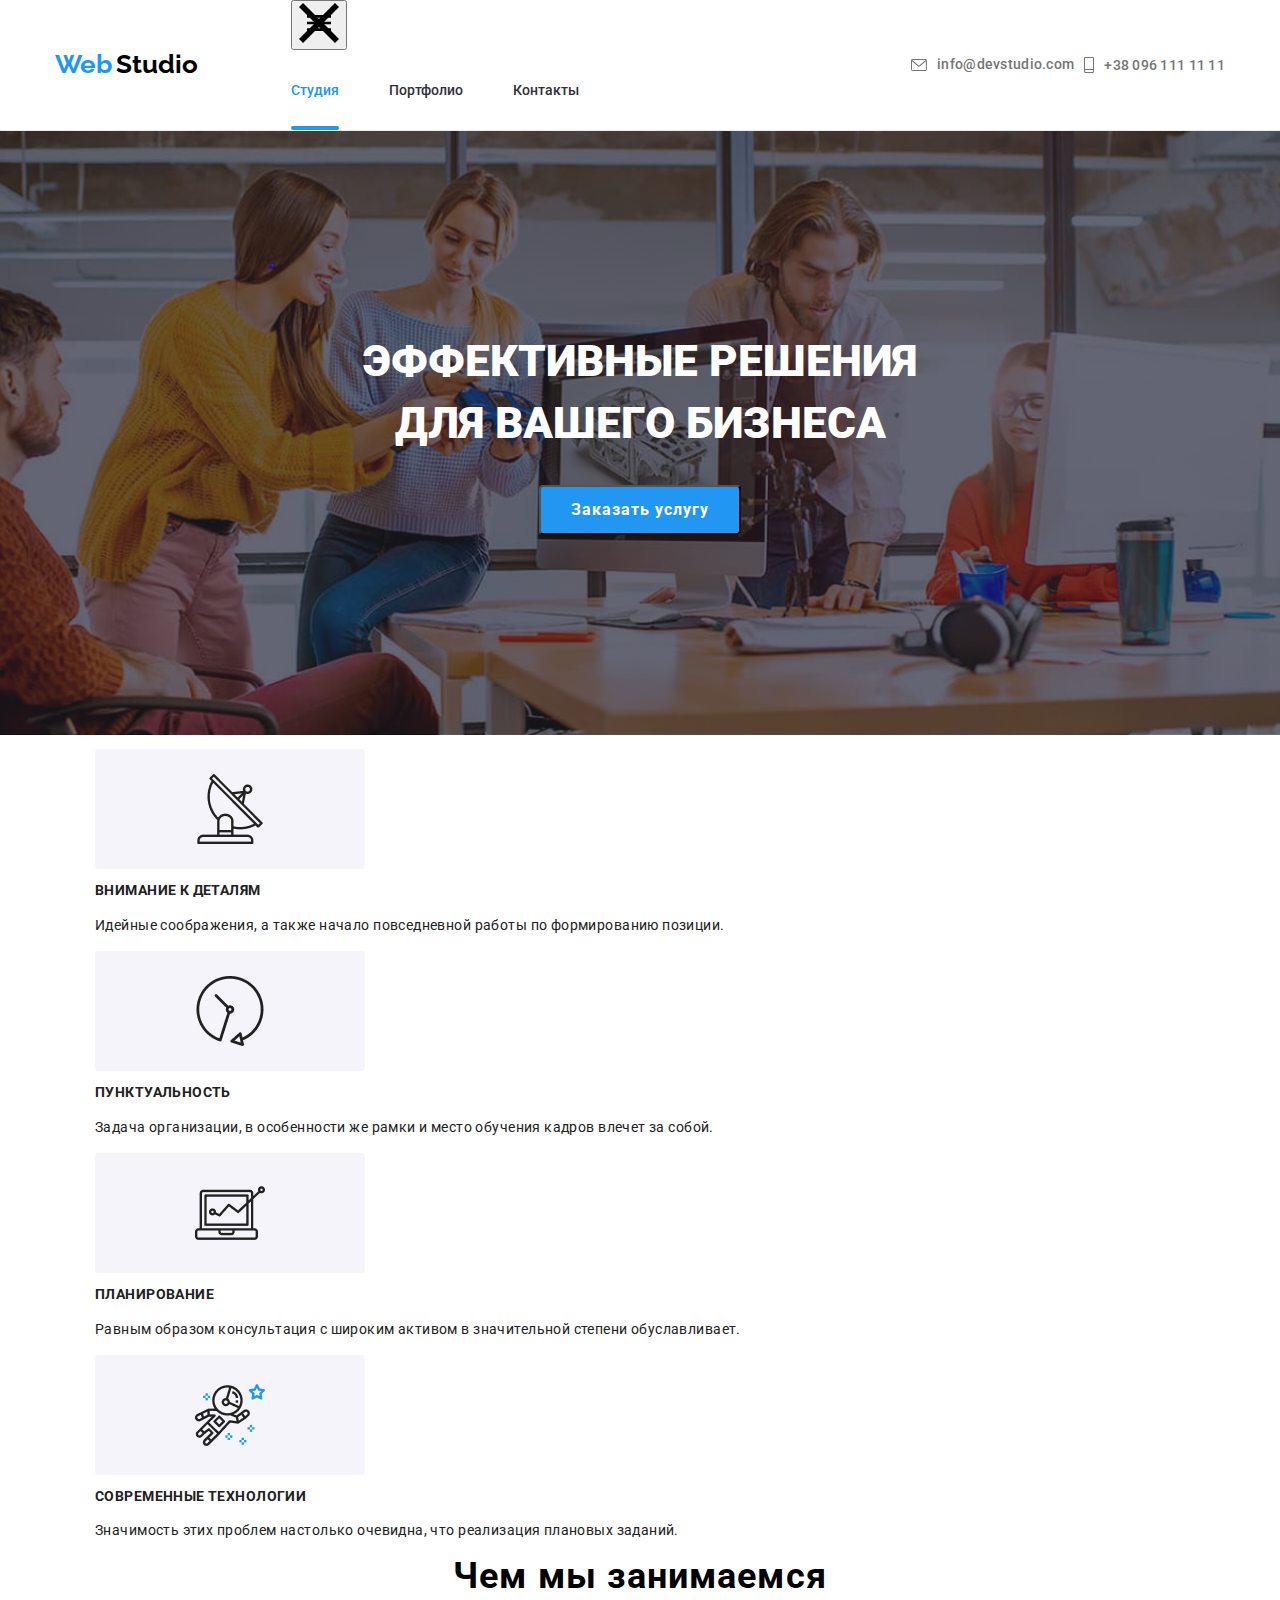
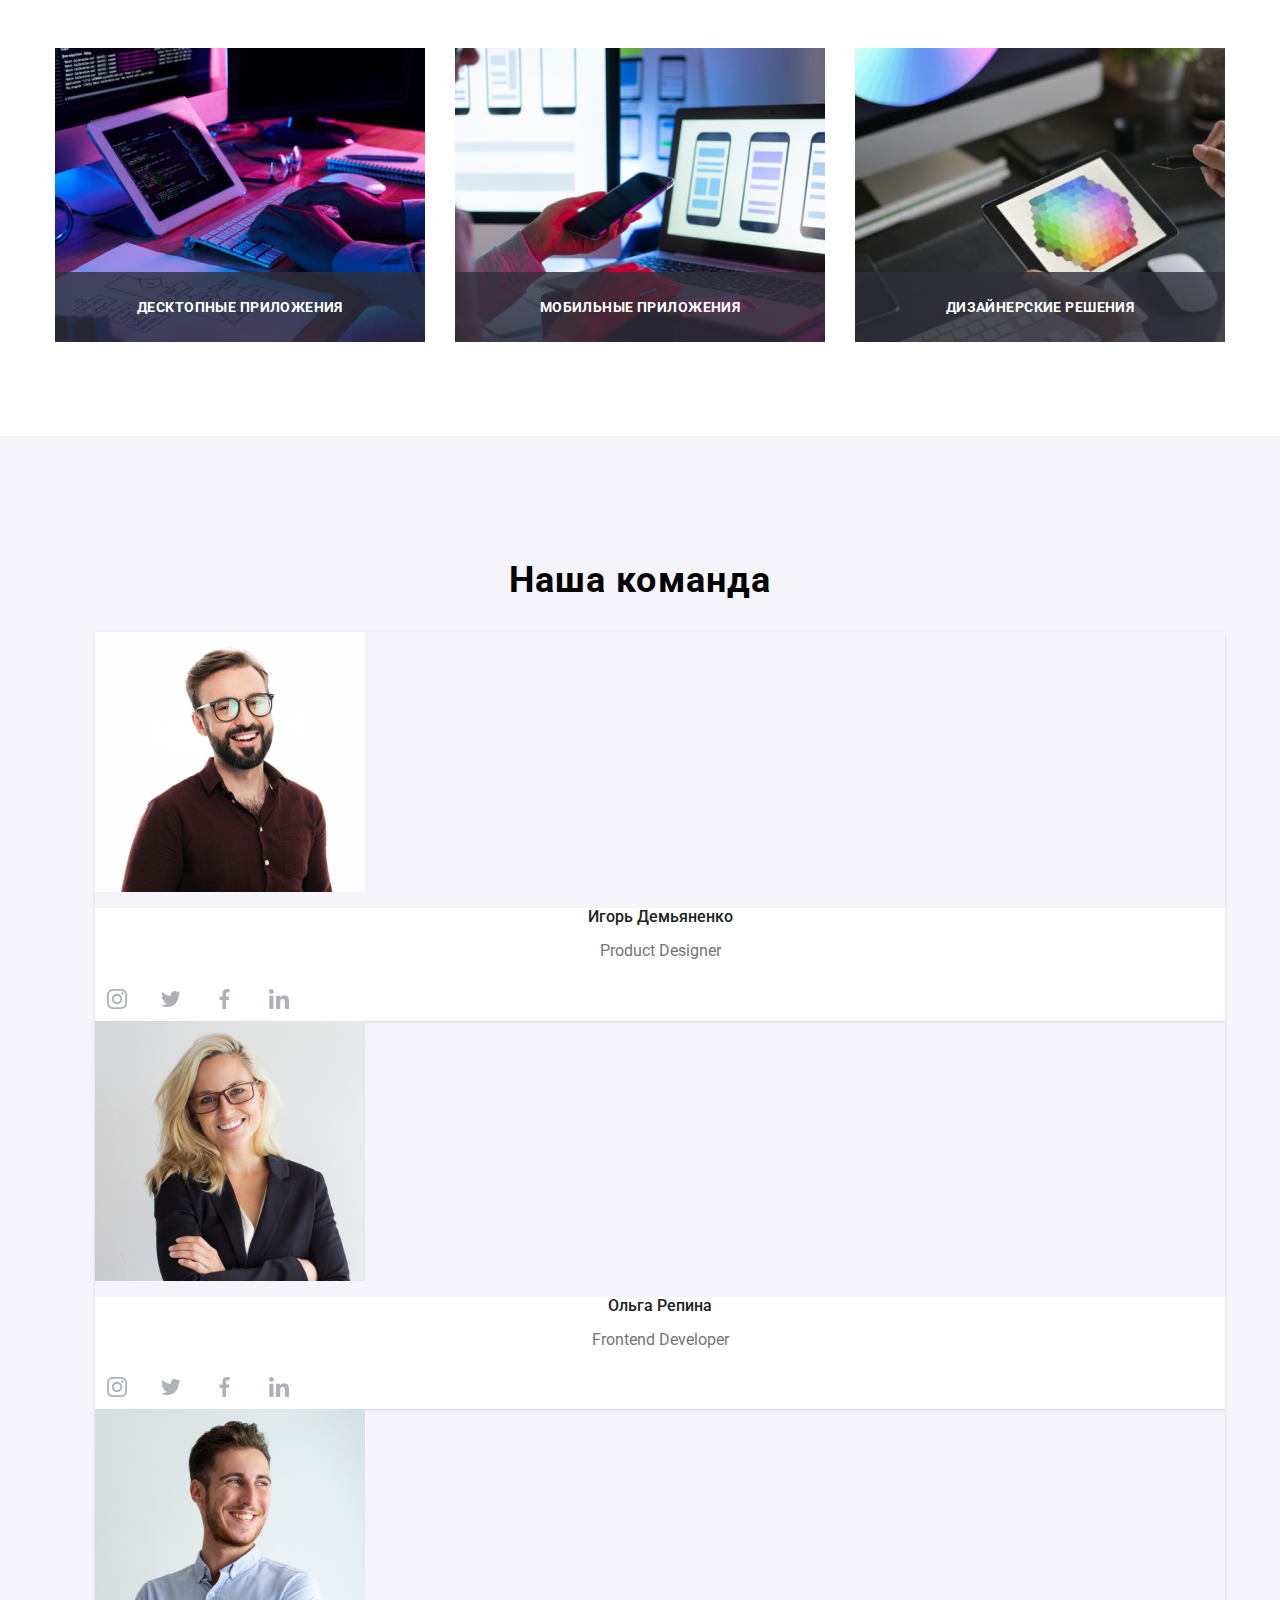
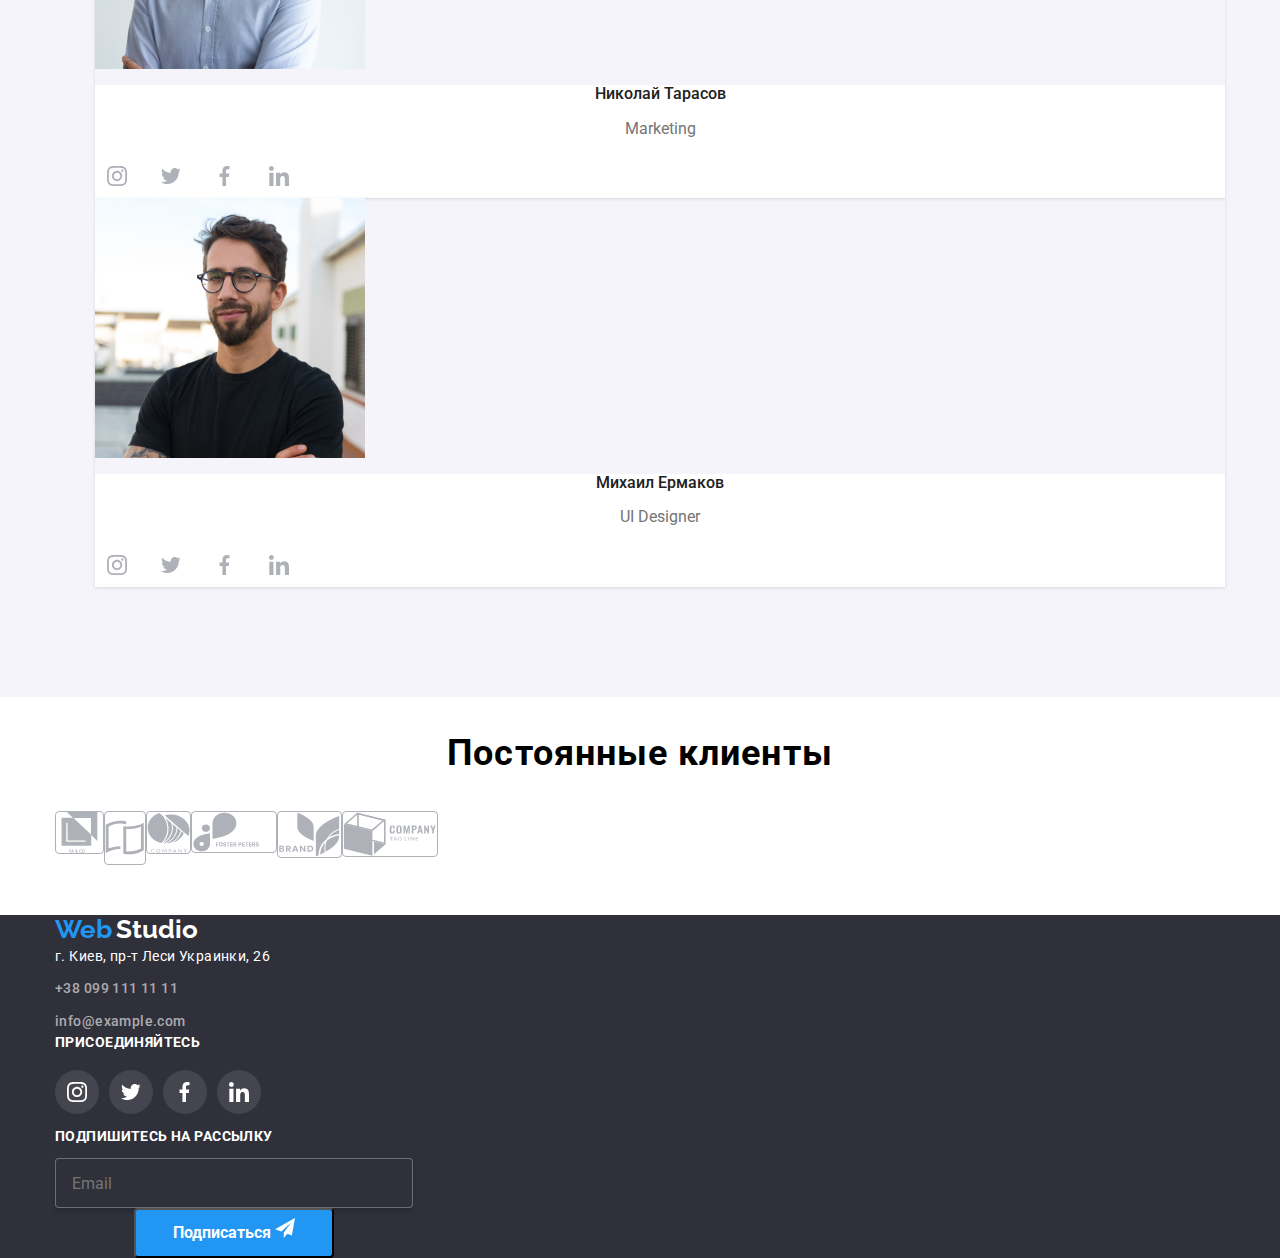
==== commit 1a6a6da5: "Update index.html" ====
--- a/index.html
+++ b/index.html
@@ -7,32 +7,46 @@
     <link href="https://fonts.googleapis.com/css2?family=Raleway:wght@700&family=Roboto:wght@400;500;700;900&display=swap" rel="stylesheet">
     <link rel="stylesheet" href="https://cdnjs.cloudflare.com/ajax/libs/modern-normalize/1.0.0/modern-normalize.min.css">
     <link rel="stylesheet" href="css/style.css">
+    <link rel="stylesheet" href="./css/main.min.css">
 </head>
 <body>
-  <header class="header-container">
-    <div class="main-menu container"> 
+  <header class="header-bottomline">
+    <div class="menu container"> 
         <a href="index.html" class="logotype"> 
-          <span class="logo-web"> Web</span>
-          <span class="logo-studio">Studio</span> </a> 
+          <span class="logotype__web"> Web</span>
+          <span class="logotype__studio">Studio</span> 
+        </a> 
       <nav> 
-        <ul class="menu-list">                                                               
-          <li class="menu-list-item"> <a href="" class="title-nav current" style="color: #2196F3 ;">Студия</a></li>
-          <li class="menu-list-item"> <a href="./portfolio.html" target="blank" class="title-nav">Портфолио</a></li>
-          <li class="menu-list-item"> <a href="" class="title-nav" >Контакты</a></li>
+        <button type="button" class="mobile-button is-open" data-menu-button>
+          <svg  
+          width="40px" 
+          height="40px"
+          aria-label="Переключатель мобильного меню"
+          aria-expanded="false"
+          aria-controls="mobile-menu"
+          >
+            <use class="mobile-button_close" href="./images/symbol-defs.svg#icon-close-icon"></use>
+            <use class="mobile-button_open"  href="./images/symbol-defs.svg#icon-mob-menu"></use>
+          </svg>
+        </button>
+        <ul class="menu__list mobile-menu">                                                               
+          <li class="menu__list-item"> <a href="" class="title-nav current" style="color: #2196F3 ;">Студия</a></li>
+          <li class="menu__list-item"> <a href="./portfolio.html" target="blank" class="title-nav">Портфолио</a></li>
+          <li class="menu__list-item"> <a href="" class="title-nav" >Контакты</a></li>
           </ul>  
       </nav>
-        <ul class="nav-contacts-list">
-          <li class="nav-contacts-item"> 
+        <ul class="nav-contacts__list">
+          <li class="nav-contacts__item"> 
             <a href="mailto:info@devstudio.com:"
-               class="contacts-header">
+               class="contacts__header">
               <svg class="email-icon">
                 <use href="./images/symbol-defs.svg#icon-icon-email"></use>
               </svg>
               info@devstudio.com   
             </a> 
           </li>
-          <li class="nav-contacts-item"> 
-            <a href="tel:+380961111111" class="contacts-header">
+          <li class="nav-contacts__item"> 
+            <a href="tel:+380961111111" class="contacts__header">
             <svg class="phone-icon">
               <use href="./images/symbol-defs.svg#icon-icon-phone"></use>
             </svg>
@@ -46,48 +60,48 @@
           <h1 class="main-title">ЭФФЕКТИВНЫЕ РЕШЕНИЯ <br>ДЛЯ ВАШЕГО БИЗНЕСА</h1>
           <button class="main-button" data-modal-open >Заказать услугу</button>
       </section>
-      <section class="advantage-container">
+      <section class="advantage">
         <div class="container">
-       <ul class="advantage-list">
-         <li class="advantage-list-item">
-             <h3 class="advantage">ВНИМАНИЕ К ДЕТАЛЯМ</h3>
-             <p class="advantage-fill">Идейные соображения, а также начало повседневной работы по формированию позиции.</p>
-         </li> 
-         <li class="advantage-list-item">
-             <h3 class="advantage">ПУНКТУАЛЬНОСТЬ</h3>
-             <p class="advantage-fill" >Задача организации, в особенности же рамки и место обучения кадров влечет за собой.</p>
-         </li> 
-         <li class="advantage-list-item">
-             <h3 class="advantage">ПЛАНИРОВАНИЕ</h3>
-             <p class="advantage-fill">Равным образом консультация с широким активом в значительной степени обуславливает.</p>
-         </li>
-         <li class="advantage-list-item">
-             <h3 class="advantage">СОВРЕМЕННЫЕ ТЕХНОЛОГИИ</h3>
-             <p class="advantage-fill">Значимость этих проблем настолько очевидна, что реализация плановых заданий.</p>
-         </li>
-       </ul>
-      </div>
+          <ul class="advantage__list">
+            <li class="advantage__list-item">
+             <h3 class="advantage__title">ВНИМАНИЕ К ДЕТАЛЯМ</h3>
+            <p class="advantage__fill">Идейные соображения, а также начало повседневной работы по формированию позиции.</p>
+           </li> 
+           <li class="advantage__list-item">
+             <h3 class="advantage__title">ПУНКТУАЛЬНОСТЬ</h3>
+            <p class="advantage__fill" >Задача организации, в особенности же рамки и место обучения кадров влечет за собой.</p>
+           </li> 
+           <li class="advantage__list-item">
+             <h3 class="advantage__title">ПЛАНИРОВАНИЕ</h3>
+            <p class="advantage__fill">Равным образом консультация с широким активом в значительной степени обуславливает.</p>
+           </li>
+           <li class="advantage__list-item">
+             <h3 class="advantage__title">СОВРЕМЕННЫЕ ТЕХНОЛОГИИ</h3>
+            <p class="advantage__fill">Значимость этих проблем настолько очевидна, что реализация плановых заданий.</p>
+           </li>
+         </ul>
+       </div>
       </section>
       <section class="works">
         <div class="container">
-          <h2 class="title-two">Чем мы занимаемся</h2>
-            <ul class="works-list">
-              <li class="works-list-item">
+          <h2 class="title__two">Чем мы занимаемся</h2>
+            <ul class="works__list">
+              <li class="works__list-item">
                 <img src="images/works-notebook.jpg" alt="наша работа" width="370" >
-                <div class="works-type">
-                  <span class="works-list-text">десктопные приложения</span>
+                <div class="works__type">
+                  <span class="works__list-text">десктопные приложения</span>
                 </div>
               </li>
-              <li class="works-list-item">
+              <li class="works__list-item">
                 <img src="images/works-smartphone.jpg" alt="наша работа" width="370">
-                <div class="works-type">
-                  <span class="works-list-text"> мобильные приложения </span>
+                <div class="works__type">
+                  <span class="works__list-text"> мобильные приложения </span>
                 </div>
               </li>
-              <li class="works-list-item">
+              <li class="works__list-item">
                 <img src="images/works-spectr.jpg" alt="наша работа" width="370">
-                <div class="works-type">
-                  <span class="works-list-text"> дизайнерские решения</span>
+                <div class="works__type">
+                  <span class="works__list-text"> дизайнерские решения</span>
                 </div>
               </li>
             </ul>
@@ -95,38 +109,38 @@
       </section>
       <section class="team">
         <div class="container">
-          <h2 class="title-team">Наша команда</h2>
-            <ul class="team-list">
-              <li class="team-person">
+          <h2 class="team__title">Наша команда</h2>
+            <ul class="team__list">
+              <li class="team__person">
                 <img src="images/team-igor.jpg" alt="Игорь Демьяненко" width="270">  
-                <div class="team-person-card">    
-                  <h3 class="team-member">Игорь Демьяненко</h3>
-                  <p class="team-role">Product Designer</p>
-                    <ul class="social-list">
-                      <li class="social-list-item">
-                        <a href="" class="social-container">
-                          <svg class="instagram-icon"> 
+                <div class="team__person-card">    
+                  <h3 class="team__member">Игорь Демьяненко</h3>
+                  <p class="team__role">Product Designer</p>
+                    <ul class="social__list">
+                      <li class="social__list-item">
+                        <a href="" class="social__container">
+                          <svg class="social-instagram"> 
                             <use href="./images/symbol-defs.svg#icon-icon-instagram"></use>
                           </svg>
                        </a>
                      </li>
-                     <li class="social-list-item">
-                        <a href="" class="social-container">
-                          <svg class="twitter-icon">
+                     <li class="social__list-item">
+                        <a href="" class="social__container">
+                          <svg class="social-twitter">
                             <use href="./images/symbol-defs.svg#icon-icon-twitter"></use>
                           </svg>
                         </a>
                       </li>
-                      <li class="social-list-item">
-                        <a href="" class="social-container">
-                          <svg class="facebook-icon">
+                      <li class="social__list-item">
+                        <a href="" class="social__container">
+                          <svg class="social-facebook ">
                             <use href="./images/symbol-defs.svg#icon-icon-facebook"></use>
                           </svg>
                         </a>
                       </li>
-                      <li class="social-list-item">
-                        <a href="" class="social-container">
-                          <svg class="linkedin-icon">
+                      <li class="social__list-item">
+                        <a href="" class="social__container">
+                          <svg class="social-linkedin">
                             <use href="./images/symbol-defs.svg#icon-icon-linkedin"></use>
                           </svg>
                         </a>
@@ -134,73 +148,71 @@
                    </ul>
                 </div> 
               </li>
-              <li class="team-person"> 
+              <li class="team__person"> 
                 <img src="images/team-olga.jpg" alt="Ольга Репина" width="270" >
-                <div class="team-person-card">
-                  <h3 class="team-member">Ольга Репина</h3>
-                  <p class="team-role">Frontend Developer</p>
-                  <div class="person-social">
-                    <ul class="social-list">
-                      <li class="social-list-item">
-                        <a href="" class="social-container">
-                          <svg class="instagram-icon"> 
+                <div class="team__person-card">
+                  <h3 class="team__member">Ольга Репина</h3>
+                  <p class="team__role">Frontend Developer</p>
+                    <ul class="social__list">
+                      <li class="social__list-item">
+                        <a href="" class="social__container">
+                          <svg class="social-instagram"> 
                             <use href="./images/symbol-defs.svg#icon-icon-instagram"></use>
                           </svg>
                        </a>
                      </li>
-                     <li class="social-list-item">
-                        <a href="" class="social-container">
-                          <svg class="twitter-icon">
+                     <li class="social__list-item">
+                        <a href="" class="social__container">
+                          <svg class="social-twitter">
                             <use href="./images/symbol-defs.svg#icon-icon-twitter"></use>
                           </svg>
                         </a>
                       </li>
-                      <li class="social-list-item" >
-                        <a href="" class="social-container" >
-                          <svg class="facebook-icon">
+                      <li class="social__list-item" >
+                        <a href="" class="social__container" >
+                          <svg class="social-facebook ">
                             <use href="./images/symbol-defs.svg#icon-icon-facebook"></use>
                           </svg>
                         </a>
                       </li>
-                      <li class="social-list-item">
-                        <a href="" class="social-container">
-                          <svg class="linkedin-icon">
+                      <li class="social__list-item">
+                        <a href="" class="social__container">
+                          <svg class="social-linkedin">
                             <use href="./images/symbol-defs.svg#icon-icon-linkedin"></use>
                           </svg>
                         </a>
                       </li>
                    </ul>
-                  </div>
-                  <li class="team-person"> 
-                      <img src="images/team-nikolay.jpg" alt="Николай Тарасов" width="270" >
-                      <div class="team-person-card">  
-                        <h3 class="team-member">Николай Тарасов</h3>
-                        <p class="team-role">Marketing</p>
-                          <ul class="social-list">
-                            <li class="social-list-item">
-                              <a href=""class="social-container">
-                                <svg class="instagram-icon"> 
+                  <li class="team__person"> 
+                      <img src="images/team-nikolay.jpg" alt="Николай Тарасов"width="270"  >
+                      <div class="team__person-card">  
+                        <h3 class="team__member">Николай Тарасов</h3>
+                        <p class="team__role">Marketing</p>
+                          <ul class="social__list">
+                            <li class="social__list-item">
+                              <a href=""class="social__container">
+                                <svg class="social-instagram"> 
                                   <use href="./images/symbol-defs.svg#icon-icon-instagram"></use>
                                 </svg>
                              </a>
                            </li>
-                           <li class="social-list-item">
-                              <a href=""class="social-container">
-                                <svg class="twitter-icon">
+                           <li class="social__list-item">
+                              <a href=""class="social__container">
+                                <svg class="social-twitter">
                                   <use href="./images/symbol-defs.svg#icon-icon-twitter"></use>
                                 </svg>
                               </a>
                             </li>
-                            <li class="social-list-item" >
-                              <a href="" class="social-container">
-                                <svg class="facebook-icon">
+                            <li class="social__list-item" >
+                              <a href="" class="social__container">
+                                <svg class="social-facebook">
                                   <use href="./images/symbol-defs.svg#icon-icon-facebook"></use>
                                 </svg>
                               </a>
                             </li>
-                            <li class="social-list-item" >
-                              <a href="" class="social-container">
-                                <svg class="linkedin-icon">
+                            <li class="social__list-item" >
+                              <a href="" class="social__container">
+                                <svg class="social-linkedin">
                                   <use href="./images/symbol-defs.svg#icon-icon-linkedin"></use>
                                 </svg>
                               </a>
@@ -208,36 +220,36 @@
                          </ul>
                       </div>
                   </li>  
-                  <li class="team-person"> 
+                  <li class="team__person"> 
                     <img src="images/team-michail.jpg" alt="Михаил Ермаков" width="270" >
-                    <div class="team-person-card">
-                      <h3 class="team-member">Михаил Ермаков</h3>
-                      <p class="team-role">UI Designer</p>
-                        <ul class="social-list">
-                          <li class="social-list-item">
-                            <a href="" class="social-container">
-                              <svg class="instagram-icon"> 
+                    <div class="team__person-card">
+                      <h3 class="team__member">Михаил Ермаков</h3>
+                      <p class="team__role">UI Designer</p>
+                        <ul class="social__list">
+                          <li class="social__list-item">
+                            <a href="" class="social__container">
+                              <svg class="social-instagram"> 
                                 <use href="./images/symbol-defs.svg#icon-icon-instagram"></use>
                               </svg>
                            </a>
                          </li>
-                         <li class="social-list-item">
-                            <a href="" class="social-container">
-                              <svg class="twitter-icon">
+                         <li class="social__list-item">
+                            <a href="" class="social__container">
+                              <svg class="social-twitter">
                                 <use href="./images/symbol-defs.svg#icon-icon-twitter"></use>
                               </svg>
                             </a>
                           </li>
-                          <li class="social-list-item">
-                            <a href="" class="social-container">
-                              <svg class="facebook-icon">
+                          <li class="social__list-item">
+                            <a href="" class="social__container">
+                              <svg class="social-facebook">
                                 <use href="./images/symbol-defs.svg#icon-icon-facebook"></use>
                               </svg>
                             </a>
                           </li>
-                          <li class="social-list-item">
-                            <a href="" class="social-container">
-                              <svg class="linkedin-icon">
+                          <li class="social__list-item">
+                            <a href="" class="social__container">
+                              <svg class="social-linkedin">
                                 <use href="./images/symbol-defs.svg#icon-icon-linkedin"></use>
                               </svg>
                             </a>
@@ -252,47 +264,47 @@
             </ul>
           </div>
       </section> 
-      <section class="clients-container">
+      <section class="clients">
         <div class="container">
-          <h3 class="clients">Постоянные клиенты</h3>
-            <ul class="clients-list">
-              <li  class="clients-list-item">
-                 <a href="" class="clients-list-link ">
+          <h3 class="clients__title">Постоянные клиенты</h3>
+            <ul class="clients__list">
+              <li  class="clients__list-item">
+                 <a href="" class="clients__list-link ">
                   <svg class="company1-icon company-icons">
                     <use href="./images/symbol-defs.svg#icon-company1"></use>
                   </svg>
                  </a>
               </li>
-              <li  class="clients-list-item">
-                 <a href="" class="clients-list-link">
+              <li  class="clients__list-item">
+                 <a href="" class="clients__list-link">
                   <svg class="company2-icon company-icons">
                     <use href="./images/symbol-defs.svg#icon-company2"></use>
                   </svg>
                  </a>
              </li>
-             <li  class="clients-list-item">
-                 <a href="" class="clients-list-link">
+             <li  class="clients__list-item">
+                 <a href="" class="clients__list-link">
                   <svg class="company3-icon company-icons">
                     <use href="./images/symbol-defs.svg#icon-company3"></use>
                   </svg>
                  </a>
              </li>
-              <li class="clients-list-item">
-                 <a href="" class="clients-list-link">
+              <li class="clients__list-item">
+                 <a href="" class="clients__list-link">
                   <svg class="company4-icon company-icons">
                     <use href="./images/symbol-defs.svg#icon-company4"></use>
                   </svg>
                  </a>
              </li>
-              <li class="clients-list-item">
-                 <a href="" class="clients-list-link">
+              <li class="clients__list-item">
+                 <a href="" class="clients__list-link">
                   <svg class="company5-icon company-icons">
                     <use href="./images/symbol-defs.svg#icon-company5"></use>
                   </svg>
                  </a>
              </li>
-             <li class="clients-list-item">
-                 <a href="" class="clients-list-link">
+             <li class="clients__list-item">
+                 <a href="" class="clients__list-link">
                   <svg class="company6-icon company-icons">
                     <use href="./images/symbol-defs.svg#icon-company6"></use>
                   </svg>
@@ -302,56 +314,69 @@
       </div>
       </section>
     </main>
-    <footer class="footer-container">
-      <div class="container footer-parts">
-        <div class="footer-contacts-container">
-          <a href="/index.html" class="logotype-footer"> 
-            <span class="logo-web"> Web</span>
-            <span class="logo-studio-footer">Studio</span> 
+    <footer class="footer">
+      <div class="container footer__parts">
+        <div class="footer-contacts">
+          <a href="/index.html" class="logotype__footer"> 
+            <span class="logotype__web"> Web</span>
+            <span class="logotype__studio-dark">Studio</span> 
           </a>
         <address>
           <span class="address"> г. Киев, пр-т Леси Украинки, 26 </span>
           <ul class="contacts">
-            <li><a class="contacts-footer" href="tel:+380991111111">+38 099 111 11 11</a> </li> 
-            <li><a class="contacts-footer" href="mailto:info@example.com">info@example.com </a> </li> 
+            <li><a class="contacts__footer" href="tel:+380991111111">+38 099 111 11 11</a> </li> 
+            <li><a class="contacts__footer" href="mailto:info@example.com">info@example.com </a> </li> 
           </ul>
       </address>
        </div>
-       <div class="footer-socials">
+       <div class="footer__socials">
          <span class="join-us">присоединяйтесь</span>
-          <ul class="social-list">
-            <li class="social-list-link">
-              <a href="" class="social-container">
-                <svg class="instagram-icon"> 
+          <ul class="social__list">
+            <li class="social__list-link">
+              <a href="" class="social__container">
+                <svg class="social-instagram"> 
                   <use href="./images/symbol-defs.svg#icon-icon-instagram"></use>
                 </svg>
              </a>
            </li>
-           <li class="social-list-link">
-              <a href=""class="social-container">
-                <svg class="twitter-icon">
+           <li class="social__list-link">
+              <a href=""class="social__container">
+                <svg class="social-twitter">
                   <use href="./images/symbol-defs.svg#icon-icon-twitter"></use>
                 </svg>
               </a>
           </li>
-          <li class="social-list-link">
-            <a href="" class="social-container">
-              <svg class="facebook-icon">
+          <li class="social__list-link">
+            <a href="" class="social__container">
+              <svg class="social-facebook">
                 <use href="./images/symbol-defs.svg#icon-icon-facebook"></use>
               </svg>
             </a>
           </li>
-          <li class="social-list-link">
-            <a href=""class="social-container">
-              <svg class="linkedin-icon">
+          <li class="social__list-link">
+            <a href=""class="social__container">
+              <svg class="social-linkedin">
                 <use href="./images/symbol-defs.svg#icon-icon-linkedin"></use>
               </svg>
             </a>
           </li>
        </ul>
-    </div>
+       </div>
+      <div class="footer__subscribe">
+        <p class="subscribe">подпишитесь на рассылку</p>
+        <div class="subscribe__block">
+          <input type="email" name="mail" id="mail" placeholder="Email">
+            <button type="submit" class="subscribe__button">
+              Подписаться
+              <svg class="social-instagram"> 
+                <use href="./images/symbol-defs.svg#icon-icon-paper-plane"></use>
+              </svg>
+        </button>
+      </div>
+      </div>
     </div>
   </footer>
+  
   <div data-modal class="backdrop is-hidden">
     <div class="modal">  
       <button class="button-close" data-modal-close>
@@ -359,8 +384,43 @@
           <use href="./images/symbol-defs.svg#icon-close-icon"></use>
         </svg>
       </button>
+      <form class="form">
+        <p class="form-comment">Оставьте свои данные, мы вам перезвоним</p>
+        <div class="form-field">
+          <label for="name" class="label-name">Имя</label>
+          <input type="text" name="name" id="name"class="form-input" >
+          <svg class="icon-human">
+            <use href="./images/symbol-defs.svg#icon-icon-human"></use>
+          </svg>
+        </div>
+        <div class="form-field">
+          <label for="tel"  class="label-name">Телефон</label>
+          <input type="tel" name="tel" id="tel" class="form-input">
+          <svg class="icon-phone-call">
+            <use href="./images/symbol-defs.svg#icon-icon-phone-call"></use>
+          </svg>
+        </div>
+        <div class="form-field">
+          <label for="mail"  class="label-name">Почта</label>
+          <input type="email" name="mail" id="mail" class="form-input">
+          <svg class="icon-email2">
+            <use href="./images/symbol-defs.svg#icon-icon-email2"></use>
+          </svg>
+        </div>
+        <div class="form-field">
+          <label for="comment"  class="label-name">Комментарий</label>
+          <textarea name="comment" id="comment" cols="30" rows="10" placeholder="Введите текст"></textarea>
+        </div>
+          <label class="checkbox-label-name" > 
+             <input  class="checkbox" type="checkbox" name="contract" value="contract"> 
+             <span class="icon-checkbox"></span>
+             Соглашаюсь с рассылкой и принимаю <a href="" class="contract-terms">Условия договора</a>
+          </label>
+        <button type="submit" class="button-submit">Отправить</button>
+      </form>
     </div>
   </div>
   <script src="./js/modal.js"></script>
+  <script src="./js/mobile-menu.js"></script>
 </body>
 </html>--- a/css/main.min.css
+++ b/css/main.min.css
@@ -0,0 +1,2 @@
+html{-webkit-box-sizing:border-box;box-sizing:border-box}*,*::before,*::after{-webkit-box-sizing:inherit;box-sizing:inherit}:root{--primery-text-color: #212121;--title-text-color: #212121;--accent-color: #2196F3}body{background-color:#FFFFFF;font-family:Roboto, sans-serif;margin:0px}a{text-decoration:none}li{list-style:none}img{display:block}.container{width:1200px;padding-right:15px;padding-left:15px;margin-right:auto;margin-left:auto}@media screen and (max-width: 480px){.container{width:480px}}.header-bottomline{border-bottom:1px solid #ECECEC}@media screen and (max-width: 480px){.logotype{margin:0px}}.logotype__web{font-family:Raleway;font-size:26px;font-weight:700;color:#2196F3}.logotype__studio{font-family:Raleway;font-size:26px;font-weight:700;color:black}.logotype__footer{display:block}@media screen and (max-width: 480px){.logotype__footer{margin-top:60px;margin-bottom:20px;text-align:center}}.logotype__studio-dark{font-family:Raleway;font-size:26px;font-weight:700;color:#FFFFFF}.menu{display:-webkit-box;display:-ms-flexbox;display:flex;-webkit-box-align:center;-ms-flex-align:center;align-items:center}@media screen and (max-width: 480px){.menu{height:60px;-webkit-box-pack:justify;-ms-flex-pack:justify;justify-content:space-between}}.menu__list{display:-webkit-box;display:-ms-flexbox;display:flex;margin:0px;padding:0px}.menu__list.menu__list-item:last-child{margin-right:0px}.menu__list li:not(:last-child){margin-right:50px}@media screen and (max-width: 480px){.menu__list{display:none}}.current{position:relative;display:block;padding-top:32px;padding-bottom:32px;width:100%}.current::after{display:block;position:absolute;content:"";left:0%;bottom:0%;width:100%;height:4px;border-radius:2px;background-color:var(--accent-color)}@media screen and (max-width: 480px){.current{display:none}}.nav-contacts__list{display:-webkit-box;display:-ms-flexbox;display:flex;padding:0px;margin:0px;margin-left:auto}.nav-contacts__list.nav-contacts__item:not(:last-child){margin-right:50px}@media screen and (max-width: 480px){.nav-contacts__list{display:none}}.title-nav{display:block;padding-top:32px;padding-bottom:32px;font-size:14px;font-weight:500;color:#2F303A;-webkit-transition-property:color;transition-property:color;-webkit-transition-duration:250ms;transition-duration:250ms;-webkit-transition-timing-function:cubic-bezier(0.4, 0, 0.2, 1);transition-timing-function:cubic-bezier(0.4, 0, 0.2, 1)}.title-nav:hover,.title-nav:focus{color:#2196F3;outline:none}@media screen and (max-width: 480px){.mobile-button{display:-webkit-inline-box;display:-ms-inline-flexbox;display:inline-flex;padding:0px;margin:0px;border:0px;background-color:transparent}.mobile-button_open{width:24px;height:16px}.mobile-button_close{width:19px;height:19px}.mobile-button .mobile-button_close{display:none}.mobile-button.is-open .mobile-button_close{display:block}.mobile-button.is-open .mobile-button_open{display:none}}.contacts{margin:0px;padding:0px}@media screen and (max-width: 480px){.contacts{text-align:center}}.contacts__header{display:-webkit-box;display:-ms-flexbox;display:flex;-webkit-box-align:center;-ms-flex-align:center;align-items:center;font-weight:500;font-size:14px;font-style:normal;line-height:1.1;letter-spacing:0.02em;color:#757575;-webkit-transition-property:color;transition-property:color;-webkit-transition-duration:250ms;transition-duration:250ms;-webkit-transition-timing-function:cubic-bezier(0.4, 0, 0.2, 1);transition-timing-function:cubic-bezier(0.4, 0, 0.2, 1)}.contacts__header:hover,.contacts__header:focus{color:var(--accent-color);outline:none}.contacts__footer{font-weight:500;font-size:14px;font-style:normal;line-height:1.7;letter-spacing:0.03em;color:rgba(255,255,255,0.6);-webkit-transition-property:color;transition-property:color;-webkit-transition-duration:250ms;transition-duration:250ms;-webkit-transition-timing-function:cubic-bezier(0.4, 0, 0.2, 1);transition-timing-function:cubic-bezier(0.4, 0, 0.2, 1)}.contacts__footer:hover .contacts__footer:focus{color:var(--accent-color);outline:none}@media screen and (max-width: 480px){.contacts__footer{text-align:center}}.contacts li:not(:last-child){margin-bottom:9px}@media screen and (max-width: 480px){.contacts li:not(:last-child){margin-bottom:8px}}.contact-item:hover{color:var(--accent-color);outline:none}.contact-item:focus{color:var(--accent-color);outline:none}.email-icon{margin-right:10px;fill:currentColor;width:16px;height:12px}.phone-icon{margin-right:10px;margin-left:10px;fill:currentColor;width:10px;height:16px}.main-container{text-align:center;background-image:-webkit-gradient(linear, left top, right top, from(rgba(47,48,58,0.4)), to(rgba(47,48,58,0.4))),url(../images/heroes.jpg);background-image:linear-gradient(to right, rgba(47,48,58,0.4), rgba(47,48,58,0.4)),url(../images/heroes.jpg);background-repeat:no-repeat;background-position:center;background-size:cover}@media screen and (max-width: 480px){.main-container{height:400px;padding-top:118px;width:480px}}.main-title{margin-top:0px;margin-bottom:30px;color:white}@media screen and (max-width: 480px){.main-title{font-size:26px;line-height:42px}}.main-button{padding:8px 30px 8px 30px;font-family:Roboto;background-color:#2196F3;font-size:16px;font-weight:700;color:white;letter-spacing:0.06em;line-height:30px;border-radius:4px}@media screen and (max-width: 480px){.advantage{padding-top:60px;padding-bottom:30px;padding-left:0px;padding-right:0px}}.advantage__title{font-size:14px;font-weight:700;color:#212121;letter-spacing:0.03em}@media screen and (max-width: 480px){.advantage__title{text-align:center;margin-top:30px;margin-bottom:10px}}.advantage__list{list-style:none}@media screen and (max-width: 480px){.advantage__list{display:block;padding:0px;margin:0px}}@media screen and (max-width: 480px){.advantage__list .advantage__list-item:not(:last-child){width:450px}}@media screen and (max-width: 480px){.advantage__list-item{width:450px}}.advantage__list-item::before{display:block;content:"";height:120px;width:270px;border-radius:4px;background-position:center;background-repeat:no-repeat;background-color:#F5F4FA}@media screen and (max-width: 480px){.advantage__list-item::before{width:450px;margin-right:15px}}.advantage__fill{font-family:Roboto;font-size:14px;font-weight:400;letter-spacing:0.03em;line-height:24px}@media screen and (max-width: 480px){.advantage__fill{color:#757575;margin-bottom:30px}}.advantage__list-item:nth-child(1)::before{background-image:url(../images/antenna.png)}.advantage__list-item:nth-child(2)::before{background-image:url(../images/clock.png)}.advantage__list-item:nth-child(3)::before{background-image:url(../images/diagramma.png)}.advantage__list-item:nth-child(4)::before{background-image:url(../images/astronaut1.png)}.works{padding-bottom:94px}@media screen and (max-width: 480px){.works{display:none}}.works__type{position:absolute;font-family:Roboto;font-size:14px;font-style:normal;font-weight:700;line-height:16px;color:#FFFFFF;letter-spacing:0.03em;bottom:27px}.works__list{display:-webkit-box;display:-ms-flexbox;display:flex;margin:0px;padding:0px}@media screen and (max-width: 480px){.works__list{display:none}}.works__list-text{text-transform:uppercase}.works__list-item{position:relative;display:-webkit-box;display:-ms-flexbox;display:flex;-webkit-box-pack:center;-ms-flex-pack:center;justify-content:center;-webkit-box-align:center;-ms-flex-align:center;align-items:center}.works__list-item::before{content:"";position:absolute;bottom:0px;width:100%;height:70px;background-color:rgba(47,48,58,0.8)}.works__list-item:not(:last-child){margin-right:30px}.title__two{margin:0px;margin-bottom:50px;font-size:36px;font-weight:700;color:black;font-family:Roboto;line-height:1.16;text-align:center;letter-spacing:0.03em}@media screen and (max-width: 480px){.title__two{display:none}}.team{background-color:#F5F4FA}.team__title{font-size:36px;font-weight:700;color:black;font-family:Roboto;line-height:1.16;text-align:center;letter-spacing:0.03em}@media screen and (max-width: 480px){.team__title{font-size:28px;line-height:33px;margin:0px;padding-top:60px;padding-bottom:30px}}@media screen and (max-width: 480px){.team__list{display:block;margin:0px;padding:0px}}.team__person-card{background-color:#FFFFFF}.team__member{text-align:center;font-size:16px;font-weight:500;color:#212121}@media screen and (max-width: 480px){.team__member{display:block;margin:0px;padding-top:30px;padding-bottom:10px}}.team__role{text-align:center;font-size:16px;font-weight:400;color:#757575}@media screen and (max-width: 480px){.team__role{margin:0px;padding-bottom:16px}}.team__person{-webkit-transition-property:-webkit-box-shadow;transition-property:-webkit-box-shadow;transition-property:box-shadow;transition-property:box-shadow, -webkit-box-shadow;-webkit-box-shadow:0px 2px 1px 0px #00000033;box-shadow:0px 2px 1px 0px #00000033;-webkit-box-shadow:0px 1px 1px 0px #00000024;box-shadow:0px 1px 1px 0px #00000024;-webkit-box-shadow:0px 1px 3px 0px #0000001F;box-shadow:0px 1px 3px 0px #0000001F}@media screen and (max-width: 480px){.team__person{margin-bottom:30px}}@media screen and (max-width: 480px){.clients{margin-bottom:60px}}.clients__title{font-size:36px;font-weight:700;color:black;font-family:Roboto;line-height:1.16;text-align:center;letter-spacing:0.03em}@media screen and (max-width: 480px){.clients__title{margin-top:60px;margin-bottom:30px;font-size:28px;line-height:33px}}.clients__list{display:-webkit-box;display:-ms-flexbox;display:flex;-ms-flex-wrap:wrap;flex-wrap:wrap;margin:0px;padding:0px}.clients__list-link{display:-webkit-box;display:-ms-flexbox;display:flex;-webkit-box-align:center;-ms-flex-align:center;align-items:center;-webkit-box-pack:center;-ms-flex-pack:center;justify-content:center;border:1px solid;color:#AFB1B8;border-radius:4px;background-repeat:no-repeat;background-position:center;-webkit-transition-property:color;transition-property:color;-webkit-transition-duration:250ms;transition-duration:250ms;-webkit-transition-timing-function:cubic-bezier(0.4, 0, 0.2, 1);transition-timing-function:cubic-bezier(0.4, 0, 0.2, 1)}.clients__list-link:hover,.clients__list-link:focus{color:var(--accent-color);cursor:pointer;outline:none}.clients__list-link:hover .company-icons,.clients__list-link:focus .company-icons{fill:currentColor;outline:none}@media screen and (max-width: 480px){.clients__list-link{height:92px;width:210px}}@media screen and (max-width: 480px){.clients__list-item:nth-child(2n+1){margin-right:30px}}@media screen and (max-width: 480px){.clients__list-item:nth-child(-n+4){margin-bottom:30px}}.company1-icon{height:41px;width:47px;fill:currentColor}.company2-icon{height:52px;width:40px;fill:currentColor}.company3-icon{height:41px;width:43px;fill:currentColor}.company4-icon{height:40px;width:84px;fill:currentColor}.company5-icon{height:45px;width:63px;fill:currentColor}.company6-icon{height:44px;width:94px;fill:currentColor}.social__container{display:-webkit-box;display:-ms-flexbox;display:flex;-webkit-box-align:center;-ms-flex-align:center;align-items:center;-webkit-box-pack:center;-ms-flex-pack:center;justify-content:center;margin:0px;padding:0px;margin-left:auto;margin-right:auto;width:44px;height:44px;background-color:rgba(255,255,255,0.1);border-radius:50%;-webkit-transition-property:background-color;transition-property:background-color;-webkit-transition-duration:250ms;transition-duration:250ms;-webkit-transition-timing-function:cubic-bezier(0.4, 0, 0.2, 1);transition-timing-function:cubic-bezier(0.4, 0, 0.2, 1)}.social__container:hover,.social__container:focus{background-color:var(--accent-color);border-radius:50%;outline:none}.social__container:hover .social-instagram,.social__container:focus .social-instagram{fill:#FFFFFF;outline:none}.social__container:hover .social-twitter,.social__container:focus .social-twitter{fill:#FFFFFF;outline:none}.social__container:hover .social-facebook,.social__container:focus .social-facebook{fill:#FFFFFF;outline:none}.social__container:hover .social-linkedin,.social__container:focus .social-linkedin{fill:#FFFFFF;outline:none}.social__list{display:-webkit-box;display:-ms-flexbox;display:flex;margin:0px;padding:0px;margin-left:auto;margin-right:auto;-webkit-box-align:center;-ms-flex-align:center;align-items:center}@media screen and (max-width: 480px){.social__list{-webkit-box-pack:center;-ms-flex-pack:center;justify-content:center;margin-bottom:60px}}.social__list-item:not(:last-child){margin-right:10px}.social-instagram{fill:#AFB1B8;width:20px;height:20px;-webkit-transition-property:fill;transition-property:fill;-webkit-transition-duration:250ms;transition-duration:250ms;-webkit-transition-timing-function:cubic-bezier(0.4, 0, 0.2, 1);transition-timing-function:cubic-bezier(0.4, 0, 0.2, 1)}.social-twitter{fill:#AFB1B8;width:20px;height:20px;-webkit-transition-property:fill;transition-property:fill;-webkit-transition-duration:250ms;transition-duration:250ms;-webkit-transition-timing-function:cubic-bezier(0.4, 0, 0.2, 1);transition-timing-function:cubic-bezier(0.4, 0, 0.2, 1)}.social-facebook{fill:#AFB1B8;width:20px;height:20px;-webkit-transition-property:fill;transition-property:fill;-webkit-transition-duration:250ms;transition-duration:250ms;-webkit-transition-timing-function:cubic-bezier(0.4, 0, 0.2, 1);transition-timing-function:cubic-bezier(0.4, 0, 0.2, 1)}.social-linkedin{fill:#AFB1B8;width:20px;height:20px;-webkit-transition-property:fill;transition-property:fill;-webkit-transition-duration:250ms;transition-duration:250ms;-webkit-transition-timing-function:cubic-bezier(0.4, 0, 0.2, 1);transition-timing-function:cubic-bezier(0.4, 0, 0.2, 1)}.footer{display:-webkit-box;display:-ms-flexbox;display:flex;-webkit-box-align:baseline;-ms-flex-align:baseline;align-items:baseline;background-color:#2f303a}@media screen and (max-width: 480px){.footer{display:block}}@media screen and (max-width: 480px){.footer-contacts{display:block;-webkit-box-align:baseline;-ms-flex-align:baseline;align-items:baseline;margin-left:auto;margin-right:auto;margin-bottom:60px}}.footer__parts{display:-webkit-box;display:-ms-flexbox;display:flex;-webkit-box-orient:vertical;-webkit-box-direction:normal;-ms-flex-direction:column;flex-direction:column;-webkit-box-align:baseline;-ms-flex-align:baseline;align-items:baseline}.footer__socials{display:-webkit-box;display:-ms-flexbox;display:flex;-webkit-box-orient:vertical;-webkit-box-direction:normal;-ms-flex-direction:column;flex-direction:column}@media screen and (max-width: 480px){.footer__socials{width:100%;text-align:center;-webkit-box-align:baseline;-ms-flex-align:baseline;align-items:baseline}}.join-us{text-transform:uppercase;font-weight:700;font-size:14px;color:#FFFFFF;font-family:Roboto;line-height:1.16;letter-spacing:0.03em}@media screen and (max-width: 480px){.join-us{display:block;margin-right:auto;margin-left:auto;margin-bottom:20px;text-align:center}}.social__list-link{display:-webkit-box;display:-ms-flexbox;display:flex;margin-right:10px}.social__list-link .social-instagram{fill:#FFFFFF}.social__list-link .social-twitter{fill:#FFFFFF}.social__list-link .social-facebook{fill:#FFFFFF}.social__list-link .social-linkedin{fill:#FFFFFF}.address{display:block;font-style:normal;font-size:14px;font-weight:400;line-height:1.7;letter-spacing:0.03em;color:#FFFFFF}@media screen and (max-width: 480px){.address{margin-bottom:8px}}.subscribe{display:-webkit-box;display:-ms-flexbox;display:flex;text-transform:uppercase;font-weight:700;font-size:14px;color:#FFFFFF;font-family:Roboto;line-height:1.16;letter-spacing:0.03em}@media screen and (max-width: 480px){.subscribe{-webkit-box-orient:vertical;-webkit-box-direction:normal;-ms-flex-direction:column;flex-direction:column;margin:0px;margin-bottom:20px}}.subscribe__button{width:200px;height:50px;text-align:center;font-weight:700;font-size:16px;color:#FFFFFF;font-family:Roboto;line-height:30px;letter-spacing:6%;background-color:#2196F3;border-radius:4px}@media screen and (max-width: 480px){.subscribe__button{text-align:center;margin-top:20px;margin-bottom:60px}}.subscribe__block{display:-webkit-box;display:-ms-flexbox;display:flex;-webkit-box-orient:vertical;-webkit-box-direction:normal;-ms-flex-direction:column;flex-direction:column;-webkit-box-align:center;-ms-flex-align:center;align-items:center}.footer__subscribe input[type="email"]{width:358px;height:50px;padding-left:16px;background-color:#2F303A;border:1px solid #FFFFFF4D;border-radius:4px;-webkit-box-shadow:0px 4px 4px 0px #00000026;box-shadow:0px 4px 4px 0px #00000026;font-family:Roboto;font-size:16px;font-style:normal;font-weight:400;line-height:20px;letter-spacing:3%;color:rgba(255,255,255,0.6)}@media screen and (max-width: 480px){.footer__subscribe{width:100%;text-align:center}}.backdrop{position:fixed;top:0px;right:0px;width:100%;height:100%;background-color:rgba(0,0,0,0.2);opacity:1;-webkit-transition:opacity 600ms cubic-bezier(0.4, 0, 0.2, 1);transition:opacity 600ms cubic-bezier(0.4, 0, 0.2, 1)}.backdrop.is-hidden{opacity:0;pointer-events:none;visibility:hidden}.backdrop.is-hidden.modal{-webkit-transform:translate(-50%, -50%) scale(1.1);transform:translate(-50%, -50%) scale(1.1)}.modal{position:absolute;top:50%;left:50%;-webkit-transform:translate(-50%, -50%) scale(0.9);transform:translate(-50%, -50%) scale(0.9);width:528px;background-color:#FFFFFF;-webkit-transition:visibility 250ms cubic-bezier(0.4, 0, 0.2, 1),-webkit-transform 250ms cubic-bezier(0.4, 0, 0.2, 1);transition:visibility 250ms cubic-bezier(0.4, 0, 0.2, 1),-webkit-transform 250ms cubic-bezier(0.4, 0, 0.2, 1);transition:transform 250ms cubic-bezier(0.4, 0, 0.2, 1),visibility 250ms cubic-bezier(0.4, 0, 0.2, 1);transition:transform 250ms cubic-bezier(0.4, 0, 0.2, 1),visibility 250ms cubic-bezier(0.4, 0, 0.2, 1),-webkit-transform 250ms cubic-bezier(0.4, 0, 0.2, 1)}.button-close{position:absolute;top:0;right:0;margin-top:8px;margin-right:8px;width:30px;height:30px;background-color:#FFFFFF;border-radius:50%;border-color:rgba(0,0,0,0.1)}.close{fill:black;width:11px;height:11px;-webkit-transition-property:color;transition-property:color;-webkit-transition-duration:250ms;transition-duration:250ms;-webkit-transition-timing-function:cubic-bezier(0.4, 0, 0.2, 1);transition-timing-function:cubic-bezier(0.4, 0, 0.2, 1)}.close:focus,.close:hover{fill:#2196F3}.button-close:focus .close,.button-close:hover .close{fill:#2196F3}textarea{margin-bottom:20px;padding-left:16px;padding-top:12px;height:120px;resize:none;border-color:rgba(33,33,33,0.2);border-radius:4px;font-style:roboto;font-weight:normal;font-size:12px;line-height:14px;letter-spacing:1%;color:rgba(117,117,117,0.5);-webkit-transition-property:outline-color;transition-property:outline-color;-webkit-transition-duration:250ms;transition-duration:250ms;-webkit-transition-timing-function:cubic-bezier(0.4, 0, 0.2, 1);transition-timing-function:cubic-bezier(0.4, 0, 0.2, 1)}textarea:focus{outline-color:#2196F3}.form{margin-left:40px;margin-right:40px}.form-field input{padding:0px;padding-left:42px;height:40px;border-color:#21212133;border-radius:4px}.form-comment{margin-top:40px;margin-bottom:12px;font-style:roboto;font-weight:700;font-size:20px;line-height:23px;letter-spacing:3%;text-align:center}.icon-human{position:absolute;top:50%;left:15px;width:12px;height:12px;-webkit-transition-property:fill;transition-property:fill;-webkit-transition-duration:250ms;transition-duration:250ms;-webkit-transition-timing-function:cubic-bezier(0.4, 0, 0.2, 1);transition-timing-function:cubic-bezier(0.4, 0, 0.2, 1)}.icon-email2{position:absolute;top:50%;left:15px;width:15px;height:12px;fill:currentColor;-webkit-transition-property:fill;transition-property:fill;-webkit-transition-duration:250ms;transition-duration:250ms;-webkit-transition-timing-function:cubic-bezier(0.4, 0, 0.2, 1);transition-timing-function:cubic-bezier(0.4, 0, 0.2, 1)}.icon-phone-call{position:absolute;top:50%;left:15px;width:13px;height:13px;fill:currentColor;-webkit-transition-property:fill;transition-property:fill;-webkit-transition-duration:250ms;transition-duration:250ms;-webkit-transition-timing-function:cubic-bezier(0.4, 0, 0.2, 1);transition-timing-function:cubic-bezier(0.4, 0, 0.2, 1)}.label-name{padding-bottom:4px;font-style:roboto;font-weight:normal;font-size:12px;line-height:14px;letter-spacing:1%;color:#757575}.form-input{-webkit-transition-property:outline-color;transition-property:outline-color;-webkit-transition-duration:250ms;transition-duration:250ms;-webkit-transition-timing-function:cubic-bezier(0.4, 0, 0.2, 1);transition-timing-function:cubic-bezier(0.4, 0, 0.2, 1)}.form-field{position:relative;display:-webkit-box;display:-ms-flexbox;display:flex;-webkit-box-orient:vertical;-webkit-box-direction:normal;-ms-flex-direction:column;flex-direction:column;margin-bottom:10px}.form-field:hover .form-input,.form-field:focus .form-input{outline-color:#2196F3}.form-field:hover .icon-human,.form-field:focus .icon-human{fill:#2196F3}.form-field:hover .icon-email2,.form-field:focus .icon-email2{fill:#2196F3}.form-field:hover .icon-phone-call,.form-field:focus .icon-phone-call{fill:#2196F3}.contract-terms{text-decoration:underline;color:#2196F3}.button-submit{margin-bottom:40px;margin-left:124px;height:50px;width:200px;background-color:#2196F3;border-radius:4px;border-color:transparent;color:#EEEEEE;-webkit-box-shadow:0px 4px 4px 0px #00000026;box-shadow:0px 4px 4px 0px #00000026}.checkbox-label-name{display:inline-block;margin-bottom:30px;font-style:roboto;font-weight:400;font-size:14px;line-height:24px;letter-spacing:3%;color:#757575}.checkbox{-webkit-appearance:none;-moz-appearance:none;appearance:none}.icon-checkbox{display:inline-block;width:15px;height:15px;border:2px solid #212121;border-radius:4px;-webkit-transition-property:background-color, color, border-color;transition-property:background-color, color, border-color;-webkit-transition-duration:250ms;transition-duration:250ms;-webkit-transition-timing-function:cubic-bezier(0.4, 0, 0.2, 1);transition-timing-function:cubic-bezier(0.4, 0, 0.2, 1)}.checkbox:checked+.icon-checkbox{border-color:#2196F3;background-color:#2196F3;background-image:url(../images/icon-check.svg);background-size:contain;background-origin:border-box}.submenu__button{padding-left:22px;padding-top:6px;padding-right:22px;padding-bottom:6px;font-size:16px;font-weight:500;line-height:26px;border:transparent;border-radius:4px;text-align:center;-webkit-transition-property:background-color, color, -webkit-box-shadow;transition-property:background-color, color, -webkit-box-shadow;transition-property:box-shadow, background-color, color;transition-property:box-shadow, background-color, color, -webkit-box-shadow;-webkit-transition-duration:250ms;transition-duration:250ms;-webkit-transition-timing-function:cubic-bezier(0.4, 0, 0.2, 1);transition-timing-function:cubic-bezier(0.4, 0, 0.2, 1)}.submenu__button:hover,.submenu__button:focus{color:white;background-color:#2196F3;-webkit-box-shadow:0px 2px 2px 0px #0000001F, 0px 1px 2px 0px #00000014, 0px 3px 1px 0px #0000001A;box-shadow:0px 2px 2px 0px #0000001F, 0px 1px 2px 0px #00000014, 0px 3px 1px 0px #0000001A;outline:none}.project__title{margin:0px;padding:0px;margin-bottom:4px;font-size:18px;font-weight:700;color:#212121;font-family:Roboto;line-height:2;letter-spacing:0.06em}.project__type{margin:0px;padding:0px;font-size:16px;font-weight:400;color:#757575}.project__card{position:relative;overflow:hidden}.portfolio{padding-top:94px;padding-bottom:94px}.portfolio__menu{margin-bottom:50px}.portfolio__menu li:not(:last-child){margin-right:8px}.portfolio__submenu{display:-webkit-box;display:-ms-flexbox;display:flex;margin:0px;padding:0px;-webkit-box-pack:center;-ms-flex-pack:center;justify-content:center;list-style:none}.portfolio__section{padding-bottom:94px}.portfolio__list{display:-webkit-box;display:-ms-flexbox;display:flex;-ms-flex-wrap:wrap;flex-wrap:wrap;margin:0px;margin-left:-30px;margin-top:-30px;padding:0px}.portfolio__item{margin-left:30px;margin-top:30px;-ms-flex-preferred-size:calc(100%/3 - 30px);flex-basis:calc(100%/3 - 30px)}.portfolio__card{padding-top:20px;padding-bottom:20px;padding-left:24px;padding-right:24px;border-left:1px solid #EEEEEE;border-right:1px solid #EEEEEE;border-bottom:1px solid #EEEEEE}.portfolio__card-text{display:inline-block;position:absolute;padding:63px 24px 63px 24px;margin:0px;top:0;left:0;width:100%;height:100%;font-family:Roboto;font-size:18px;font-weight:400;line-height:28px;letter-spacing:35;opacity:0;color:#FFFFFF;background-color:var(--accent-color);-webkit-transform:translateY(100%);transform:translateY(100%);-webkit-transition:opacity 500ms cubic-bezier(0.4, 0, 0.2, 1),-webkit-transform 250ms cubic-bezier(0.4, 0, 0.2, 1);transition:opacity 500ms cubic-bezier(0.4, 0, 0.2, 1),-webkit-transform 250ms cubic-bezier(0.4, 0, 0.2, 1);transition:transform 250ms cubic-bezier(0.4, 0, 0.2, 1),opacity 500ms cubic-bezier(0.4, 0, 0.2, 1);transition:transform 250ms cubic-bezier(0.4, 0, 0.2, 1),opacity 500ms cubic-bezier(0.4, 0, 0.2, 1),-webkit-transform 250ms cubic-bezier(0.4, 0, 0.2, 1)}.portfolio__card-text:hover,.portfolio__card-text:focus{opacity:0.9;-webkit-transform:translateY(0%);transform:translateY(0%)}.portfolio__item-link{display:inline-block;-webkit-transition-property:-webkit-box-shadow 250ms cubic-bezier(0.4, 0, 0.2, 1);transition-property:-webkit-box-shadow 250ms cubic-bezier(0.4, 0, 0.2, 1);transition-property:box-shadow 250ms cubic-bezier(0.4, 0, 0.2, 1);transition-property:box-shadow 250ms cubic-bezier(0.4, 0, 0.2, 1), -webkit-box-shadow 250ms cubic-bezier(0.4, 0, 0.2, 1)}.portfolio__item-link:hover .portfolio__card-text,.portfolio__item-link:focus .portfolio__card-text{opacity:0.9;-webkit-transform:translateY(0%);transform:translateY(0%)}.portfolio__item-link:hover,.portfolio__item-link:focus{-webkit-box-shadow:1px 4px 6px 0px #00000029, 0px 4px 4px 0px #462c2c0f, 0px 1px 1px 0px #0000001F;box-shadow:1px 4px 6px 0px #00000029, 0px 4px 4px 0px #462c2c0f, 0px 1px 1px 0px #0000001F;outline:none}
+/*# sourceMappingURL=main.min.css.map */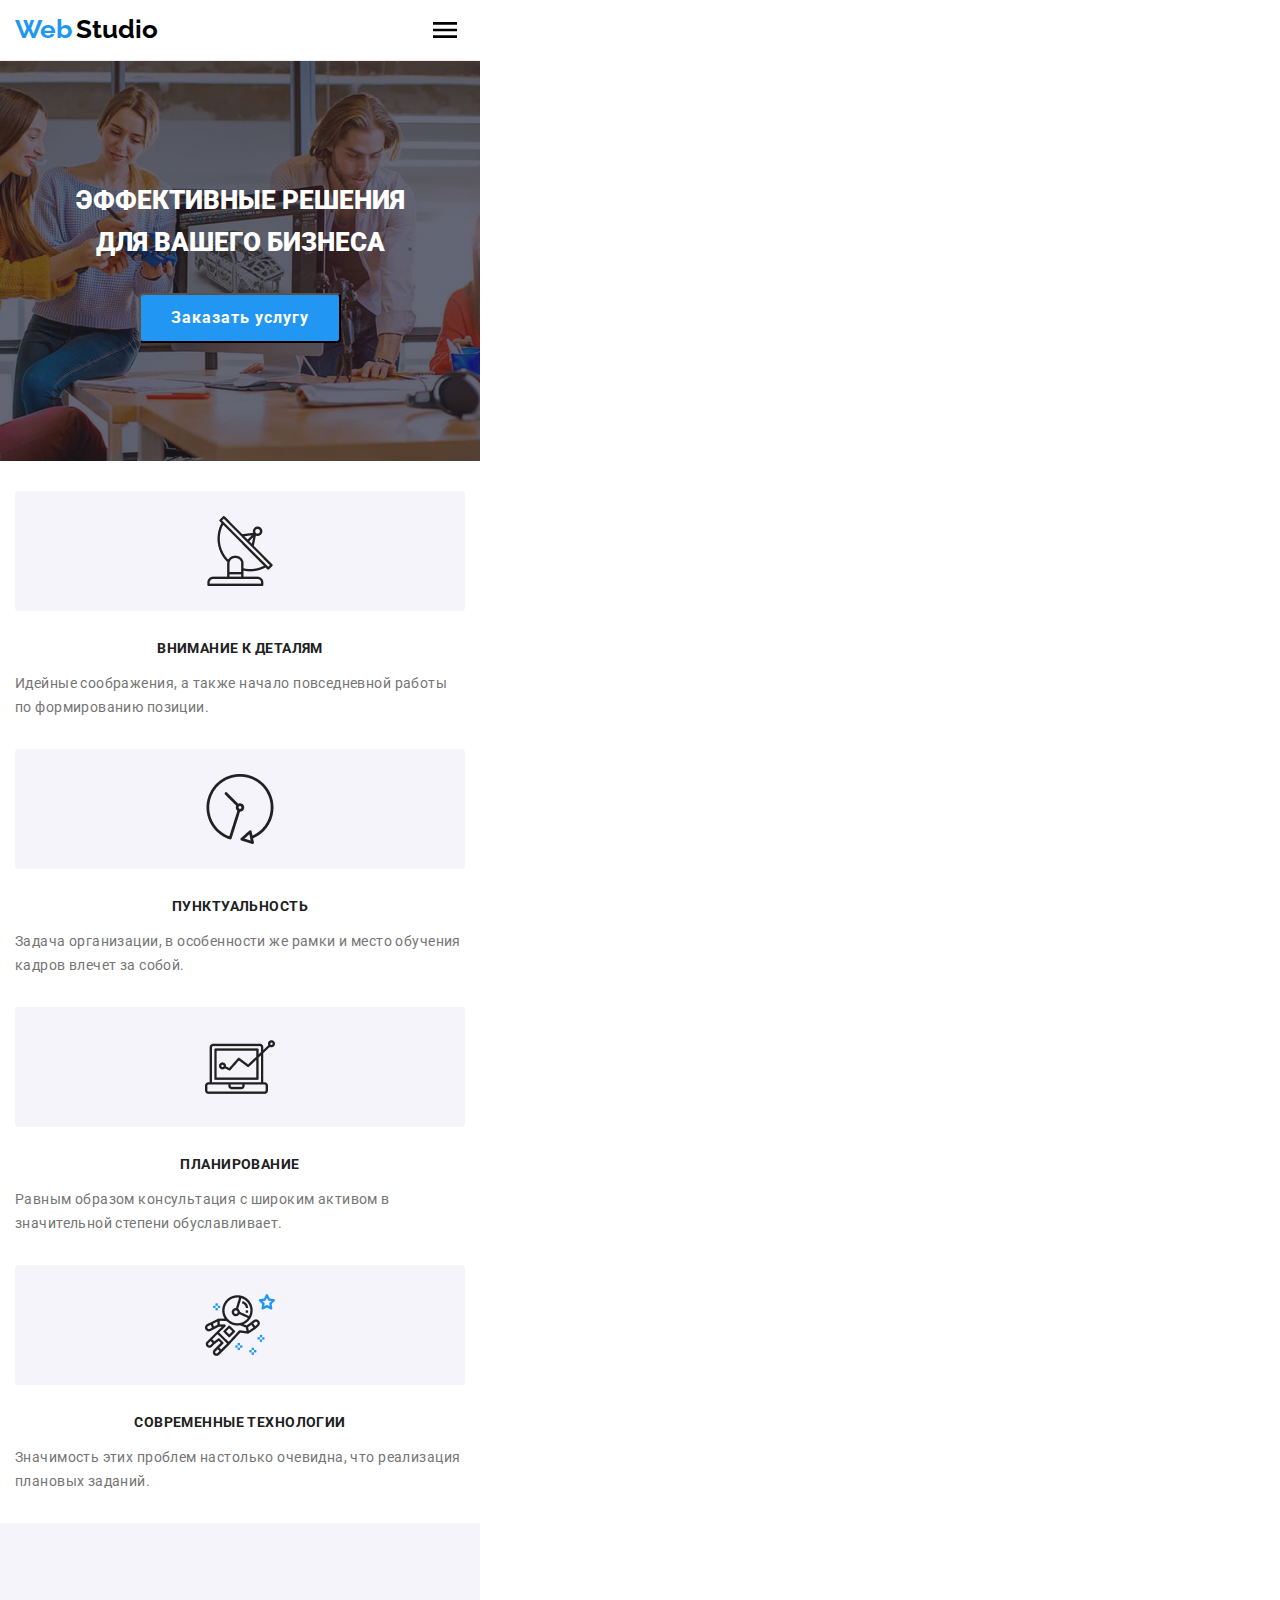
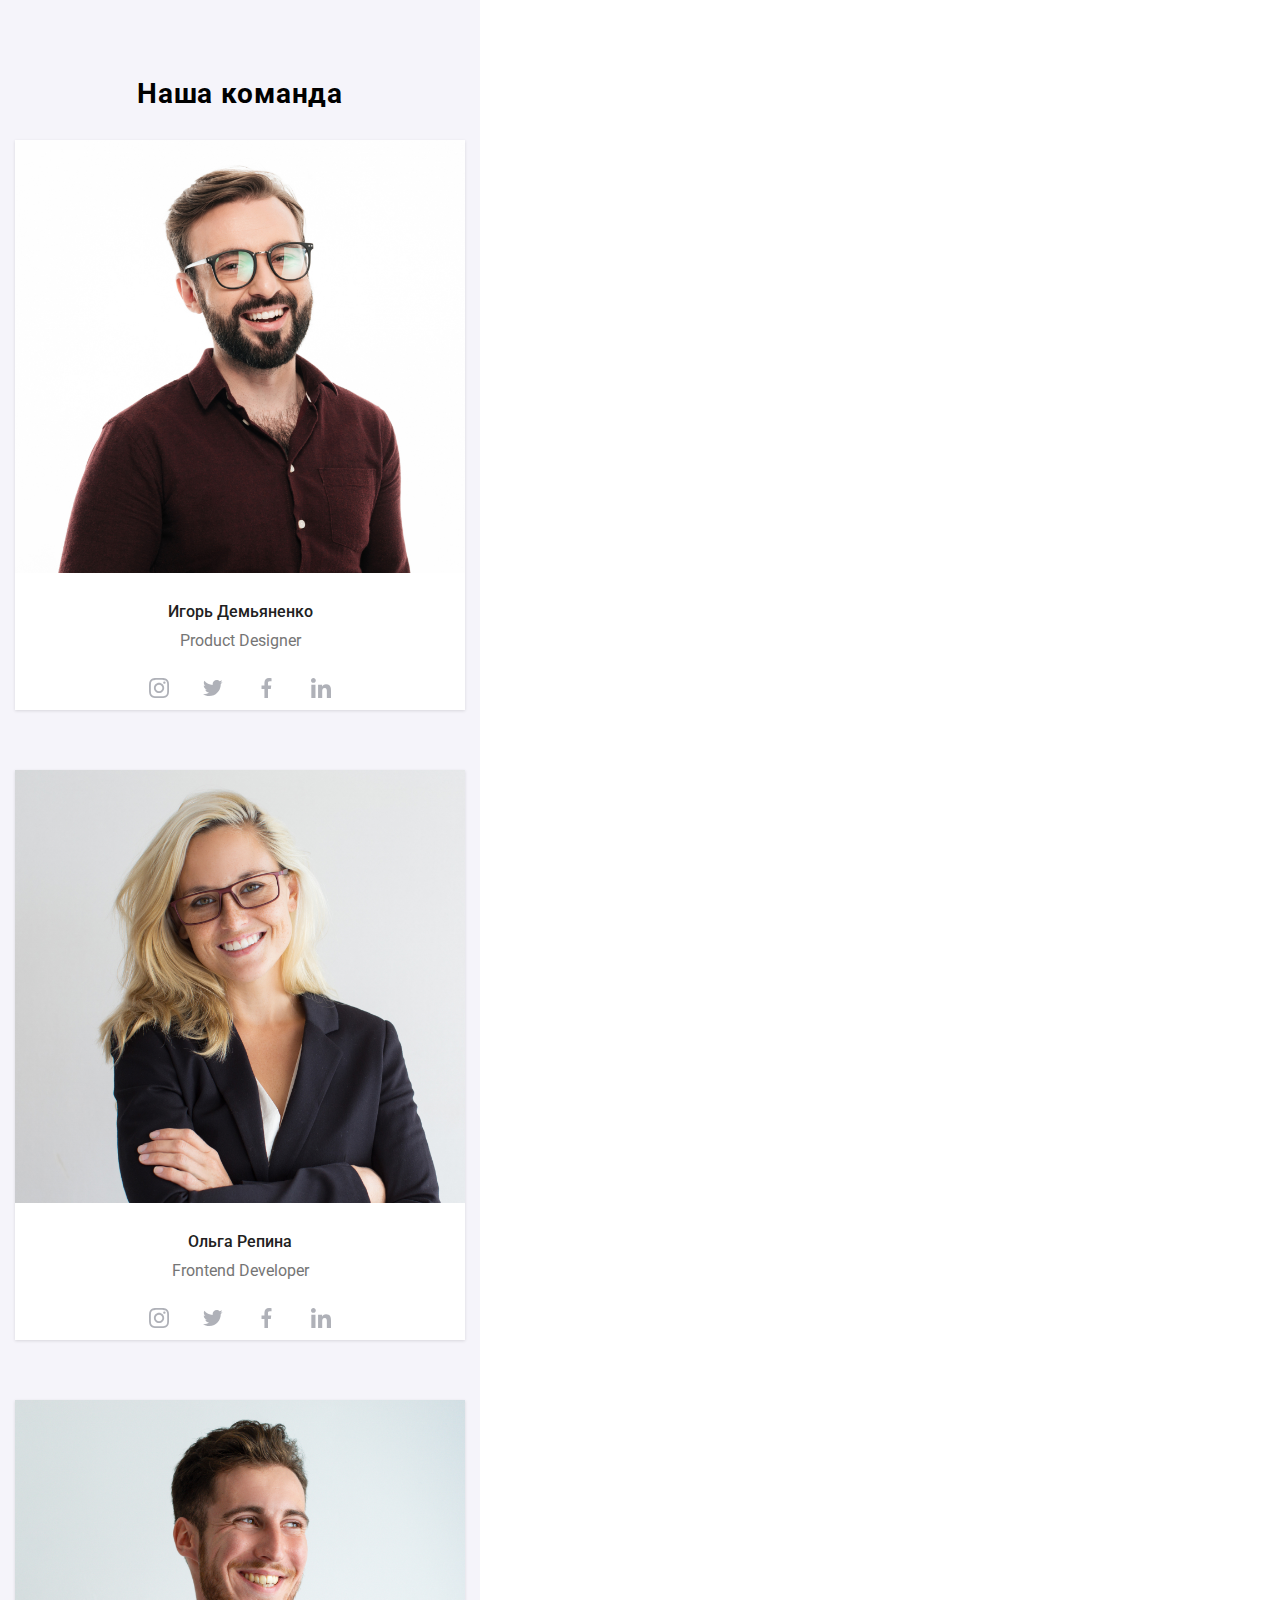
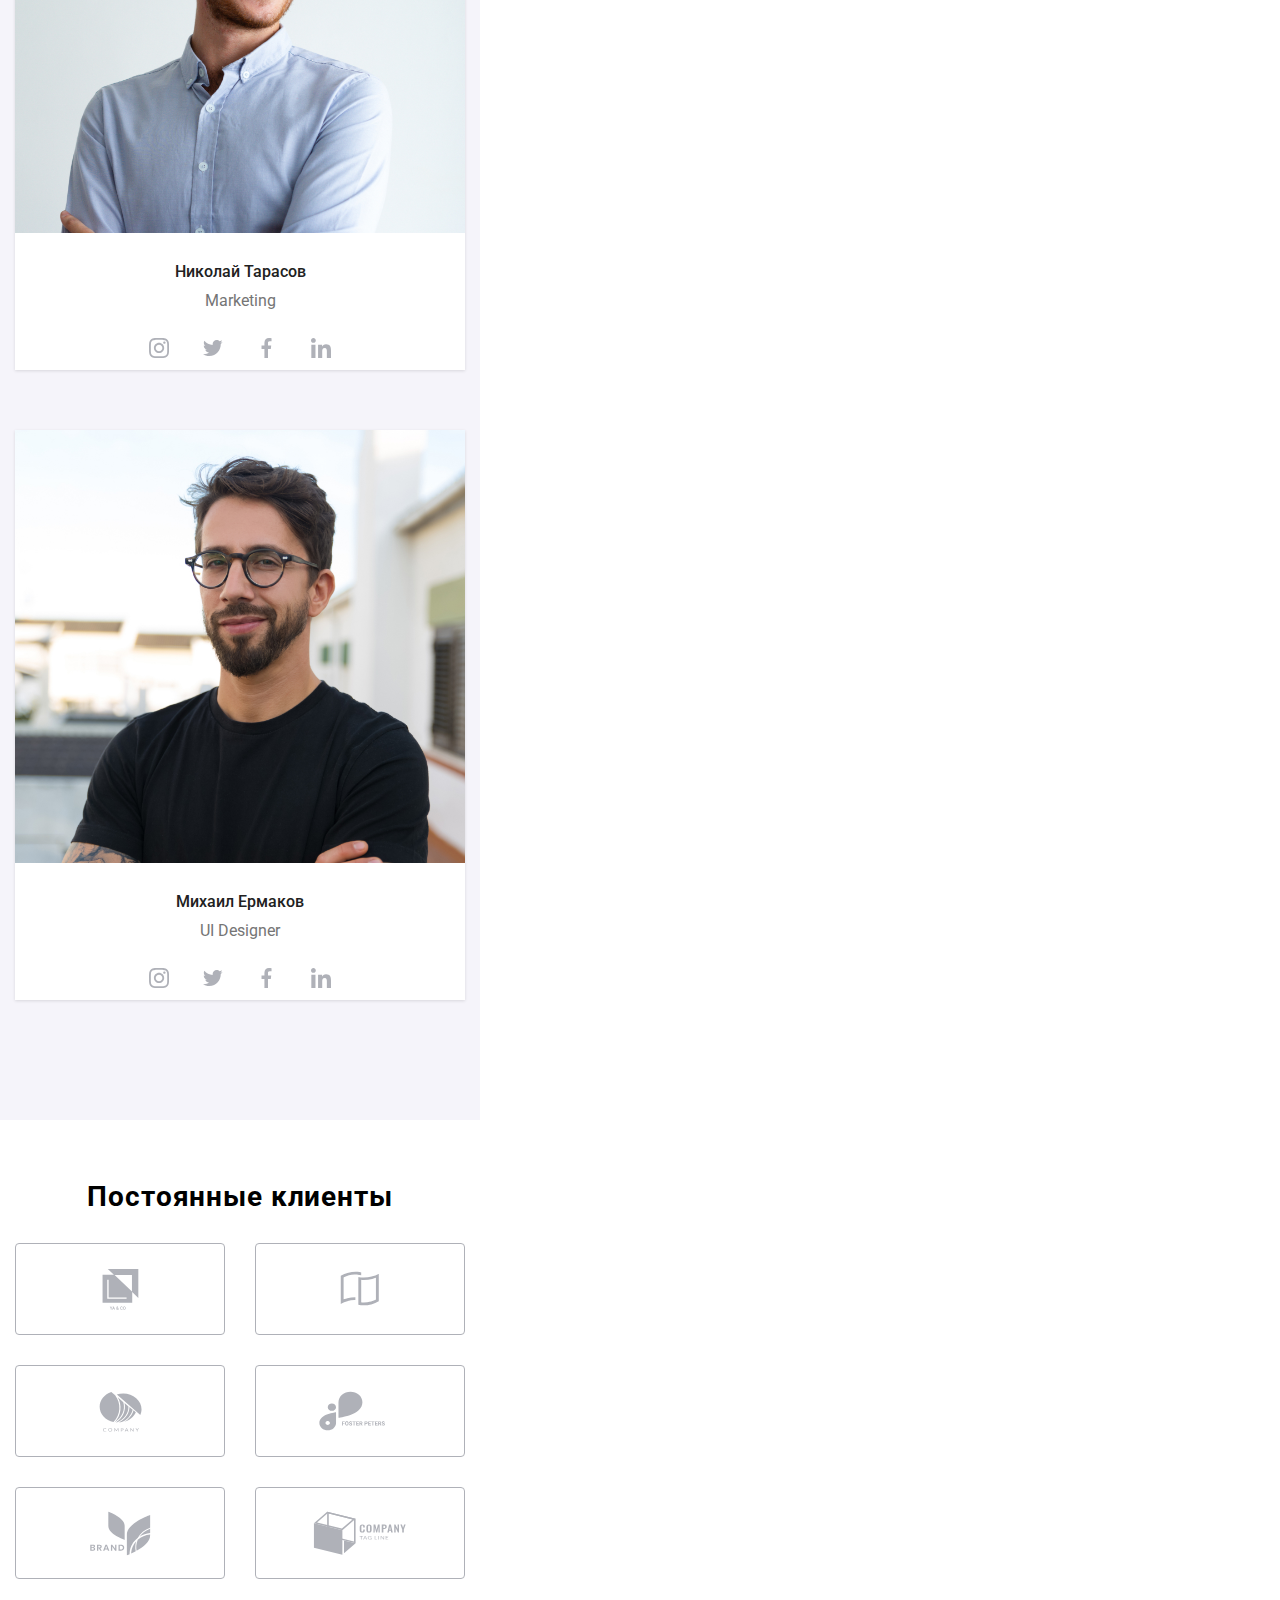
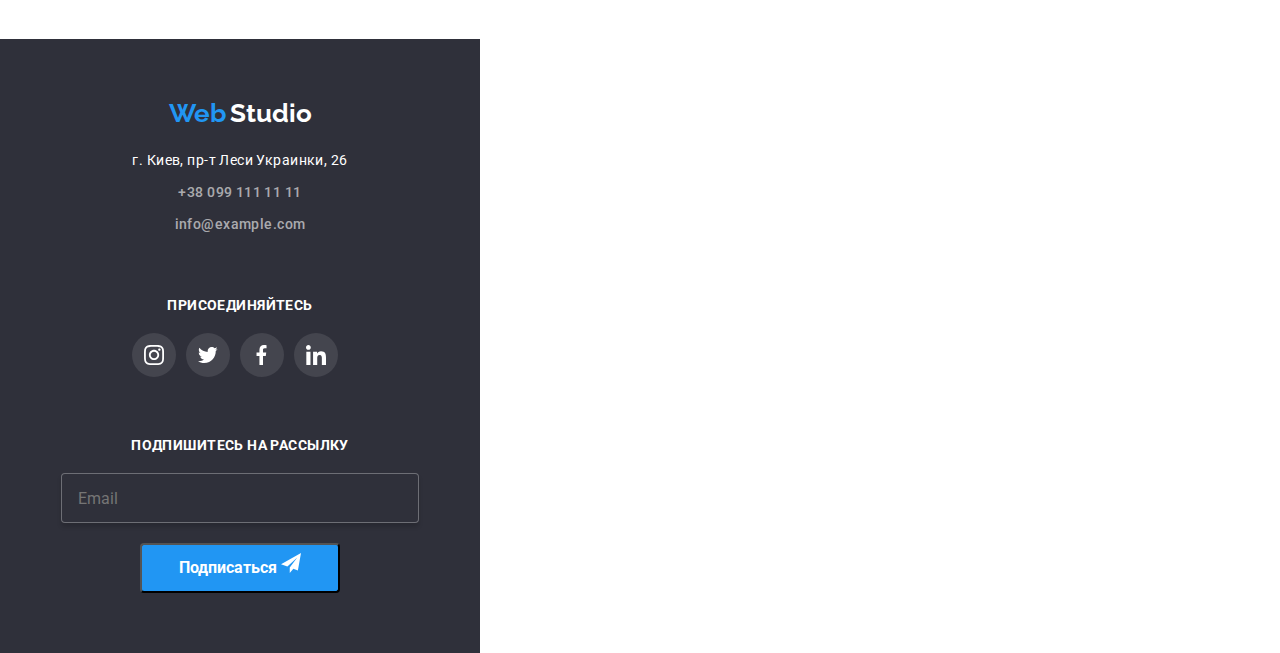
==== commit 18ae702b: "Update index.html" ====
--- a/index.html
+++ b/index.html
@@ -10,52 +10,69 @@
     <link rel="stylesheet" href="./css/main.min.css">
 </head>
 <body>
-  <header class="header-bottomline">
+  <header class="header-bottomline header-mobile">
     <div class="menu container"> 
         <a href="index.html" class="logotype"> 
           <span class="logotype__web"> Web</span>
           <span class="logotype__studio">Studio</span> 
-        </a> 
-      <nav> 
-        <button type="button" class="mobile-button is-open" data-menu-button>
-          <svg  
-          width="40px" 
-          height="40px"
-          aria-label="Переключатель мобильного меню"
-          aria-expanded="false"
-          aria-controls="mobile-menu"
-          >
-            <use class="mobile-button_close" href="./images/symbol-defs.svg#icon-close-icon"></use>
-            <use class="mobile-button_open"  href="./images/symbol-defs.svg#icon-mob-menu"></use>
-          </svg>
-        </button>
-        <ul class="menu__list mobile-menu">                                                               
+        </a>  
+        <button type="button" 
+        class="mobile-button" 
+        aria-controls="mobile-menu"
+        data-menu-button >
+      <svg  
+        width="40px" 
+        height="40px"
+        aria-label="Переключатель мобильного меню"
+        aria-expanded="false"
+      >
+        <use class="mobile-button_close" href="./images/symbol-defs.svg#icon-close-icon" data-button-close></use>
+        <use class="mobile-button_open"  href="./images/symbol-defs.svg#icon-mob-menu"></use>
+      </svg>
+      </button>
+      <div class="mobile-menu" id="mobile-menu" data-menu >
+       <nav class="nav-tablet"> 
+         <ul class="menu__list" >                                                               
           <li class="menu__list-item"> <a href="" class="title-nav current" style="color: #2196F3 ;">Студия</a></li>
           <li class="menu__list-item"> <a href="./portfolio.html" target="blank" class="title-nav">Портфолио</a></li>
           <li class="menu__list-item"> <a href="" class="title-nav" >Контакты</a></li>
-          </ul>  
-      </nav>
+        </ul>  
         <ul class="nav-contacts__list">
-          <li class="nav-contacts__item"> 
+          <li class="nav-contacts__item "> 
             <a href="mailto:info@devstudio.com:"
-               class="contacts__header">
+               class="contacts__header nav-mail">
               <svg class="email-icon">
                 <use href="./images/symbol-defs.svg#icon-icon-email"></use>
-              </svg>
-              info@devstudio.com   
+              </svg> info@devstudio.com 
             </a> 
           </li>
-          <li class="nav-contacts__item"> 
-            <a href="tel:+380961111111" class="contacts__header">
+          <li class="nav-contacts__item "> 
+            <a href="tel:+380961111111" class="contacts__header nav-phone">
             <svg class="phone-icon">
               <use href="./images/symbol-defs.svg#icon-icon-phone"></use>
             </svg>
             +38 096 111 11 11</a> 
           </li>
-        </ul>  
+        </ul> 
+      </nav>
+      <ul class="mobile-menu-socials__list">
+        <li class="mobile-menu-socials__item">
+          <a href="" class="mobile-menu-socials__link">Instagram</a>
+        </li>
+        <li class="mobile-menu-socials__item" >
+          <a href="" class="mobile-menu-socials__link">Twitter</a>
+        </li>
+        <li class="mobile-menu-socials__item">
+          <a href="" class="mobile-menu-socials__link">Facebook</a>
+        </li>
+        <li class="mobile-menu-socials__item">
+          <a href="" class="mobile-menu-socials__link">Linkedin</a>
+        </li>
+      </ul>
+      </div>
     </div>   
     </header>
-    <main>
+    <main class="main">
       <section class="main-container">
           <h1 class="main-title">ЭФФЕКТИВНЫЕ РЕШЕНИЯ <br>ДЛЯ ВАШЕГО БИЗНЕСА</h1>
           <button class="main-button" data-modal-open >Заказать услугу</button>
@@ -112,7 +129,7 @@
           <h2 class="team__title">Наша команда</h2>
             <ul class="team__list">
               <li class="team__person">
-                <img src="images/team-igor.jpg" alt="Игорь Демьяненко" width="270">  
+                <img src="images/team-igor.jpg" alt="Игорь Демьяненко" width="100%" height="auto">  
                 <div class="team__person-card">    
                   <h3 class="team__member">Игорь Демьяненко</h3>
                   <p class="team__role">Product Designer</p>
@@ -149,7 +166,7 @@
                 </div> 
               </li>
               <li class="team__person"> 
-                <img src="images/team-olga.jpg" alt="Ольга Репина" width="270" >
+                <img src="images/team-olga.jpg" alt="Ольга Репина" width="100%" height="auto">
                 <div class="team__person-card">
                   <h3 class="team__member">Ольга Репина</h3>
                   <p class="team__role">Frontend Developer</p>
@@ -184,7 +201,7 @@
                       </li>
                    </ul>
                   <li class="team__person"> 
-                      <img src="images/team-nikolay.jpg" alt="Николай Тарасов"width="270"  >
+                      <img src="images/team-nikolay.jpg" alt="Николай Тарасов" width="100%" height="auto" >
                       <div class="team__person-card">  
                         <h3 class="team__member">Николай Тарасов</h3>
                         <p class="team__role">Marketing</p>
@@ -221,7 +238,7 @@
                       </div>
                   </li>  
                   <li class="team__person"> 
-                    <img src="images/team-michail.jpg" alt="Михаил Ермаков" width="270" >
+                    <img src="images/team-michail.jpg" alt="Михаил Ермаков" width="100%" height="auto">
                     <div class="team__person-card">
                       <h3 class="team__member">Михаил Ермаков</h3>
                       <p class="team__role">UI Designer</p>
--- a/css/main.min.css
+++ b/css/main.min.css
@@ -1,2 +1,2 @@
-html{-webkit-box-sizing:border-box;box-sizing:border-box}*,*::before,*::after{-webkit-box-sizing:inherit;box-sizing:inherit}:root{--primery-text-color: #212121;--title-text-color: #212121;--accent-color: #2196F3}body{background-color:#FFFFFF;font-family:Roboto, sans-serif;margin:0px}a{text-decoration:none}li{list-style:none}img{display:block}.container{width:1200px;padding-right:15px;padding-left:15px;margin-right:auto;margin-left:auto}@media screen and (max-width: 480px){.container{width:480px}}.header-bottomline{border-bottom:1px solid #ECECEC}@media screen and (max-width: 480px){.logotype{margin:0px}}.logotype__web{font-family:Raleway;font-size:26px;font-weight:700;color:#2196F3}.logotype__studio{font-family:Raleway;font-size:26px;font-weight:700;color:black}.logotype__footer{display:block}@media screen and (max-width: 480px){.logotype__footer{margin-top:60px;margin-bottom:20px;text-align:center}}.logotype__studio-dark{font-family:Raleway;font-size:26px;font-weight:700;color:#FFFFFF}.menu{display:-webkit-box;display:-ms-flexbox;display:flex;-webkit-box-align:center;-ms-flex-align:center;align-items:center}@media screen and (max-width: 480px){.menu{height:60px;-webkit-box-pack:justify;-ms-flex-pack:justify;justify-content:space-between}}.menu__list{display:-webkit-box;display:-ms-flexbox;display:flex;margin:0px;padding:0px}.menu__list.menu__list-item:last-child{margin-right:0px}.menu__list li:not(:last-child){margin-right:50px}@media screen and (max-width: 480px){.menu__list{display:none}}.current{position:relative;display:block;padding-top:32px;padding-bottom:32px;width:100%}.current::after{display:block;position:absolute;content:"";left:0%;bottom:0%;width:100%;height:4px;border-radius:2px;background-color:var(--accent-color)}@media screen and (max-width: 480px){.current{display:none}}.nav-contacts__list{display:-webkit-box;display:-ms-flexbox;display:flex;padding:0px;margin:0px;margin-left:auto}.nav-contacts__list.nav-contacts__item:not(:last-child){margin-right:50px}@media screen and (max-width: 480px){.nav-contacts__list{display:none}}.title-nav{display:block;padding-top:32px;padding-bottom:32px;font-size:14px;font-weight:500;color:#2F303A;-webkit-transition-property:color;transition-property:color;-webkit-transition-duration:250ms;transition-duration:250ms;-webkit-transition-timing-function:cubic-bezier(0.4, 0, 0.2, 1);transition-timing-function:cubic-bezier(0.4, 0, 0.2, 1)}.title-nav:hover,.title-nav:focus{color:#2196F3;outline:none}@media screen and (max-width: 480px){.mobile-button{display:-webkit-inline-box;display:-ms-inline-flexbox;display:inline-flex;padding:0px;margin:0px;border:0px;background-color:transparent}.mobile-button_open{width:24px;height:16px}.mobile-button_close{width:19px;height:19px}.mobile-button .mobile-button_close{display:none}.mobile-button.is-open .mobile-button_close{display:block}.mobile-button.is-open .mobile-button_open{display:none}}.contacts{margin:0px;padding:0px}@media screen and (max-width: 480px){.contacts{text-align:center}}.contacts__header{display:-webkit-box;display:-ms-flexbox;display:flex;-webkit-box-align:center;-ms-flex-align:center;align-items:center;font-weight:500;font-size:14px;font-style:normal;line-height:1.1;letter-spacing:0.02em;color:#757575;-webkit-transition-property:color;transition-property:color;-webkit-transition-duration:250ms;transition-duration:250ms;-webkit-transition-timing-function:cubic-bezier(0.4, 0, 0.2, 1);transition-timing-function:cubic-bezier(0.4, 0, 0.2, 1)}.contacts__header:hover,.contacts__header:focus{color:var(--accent-color);outline:none}.contacts__footer{font-weight:500;font-size:14px;font-style:normal;line-height:1.7;letter-spacing:0.03em;color:rgba(255,255,255,0.6);-webkit-transition-property:color;transition-property:color;-webkit-transition-duration:250ms;transition-duration:250ms;-webkit-transition-timing-function:cubic-bezier(0.4, 0, 0.2, 1);transition-timing-function:cubic-bezier(0.4, 0, 0.2, 1)}.contacts__footer:hover .contacts__footer:focus{color:var(--accent-color);outline:none}@media screen and (max-width: 480px){.contacts__footer{text-align:center}}.contacts li:not(:last-child){margin-bottom:9px}@media screen and (max-width: 480px){.contacts li:not(:last-child){margin-bottom:8px}}.contact-item:hover{color:var(--accent-color);outline:none}.contact-item:focus{color:var(--accent-color);outline:none}.email-icon{margin-right:10px;fill:currentColor;width:16px;height:12px}.phone-icon{margin-right:10px;margin-left:10px;fill:currentColor;width:10px;height:16px}.main-container{text-align:center;background-image:-webkit-gradient(linear, left top, right top, from(rgba(47,48,58,0.4)), to(rgba(47,48,58,0.4))),url(../images/heroes.jpg);background-image:linear-gradient(to right, rgba(47,48,58,0.4), rgba(47,48,58,0.4)),url(../images/heroes.jpg);background-repeat:no-repeat;background-position:center;background-size:cover}@media screen and (max-width: 480px){.main-container{height:400px;padding-top:118px;width:480px}}.main-title{margin-top:0px;margin-bottom:30px;color:white}@media screen and (max-width: 480px){.main-title{font-size:26px;line-height:42px}}.main-button{padding:8px 30px 8px 30px;font-family:Roboto;background-color:#2196F3;font-size:16px;font-weight:700;color:white;letter-spacing:0.06em;line-height:30px;border-radius:4px}@media screen and (max-width: 480px){.advantage{padding-top:60px;padding-bottom:30px;padding-left:0px;padding-right:0px}}.advantage__title{font-size:14px;font-weight:700;color:#212121;letter-spacing:0.03em}@media screen and (max-width: 480px){.advantage__title{text-align:center;margin-top:30px;margin-bottom:10px}}.advantage__list{list-style:none}@media screen and (max-width: 480px){.advantage__list{display:block;padding:0px;margin:0px}}@media screen and (max-width: 480px){.advantage__list .advantage__list-item:not(:last-child){width:450px}}@media screen and (max-width: 480px){.advantage__list-item{width:450px}}.advantage__list-item::before{display:block;content:"";height:120px;width:270px;border-radius:4px;background-position:center;background-repeat:no-repeat;background-color:#F5F4FA}@media screen and (max-width: 480px){.advantage__list-item::before{width:450px;margin-right:15px}}.advantage__fill{font-family:Roboto;font-size:14px;font-weight:400;letter-spacing:0.03em;line-height:24px}@media screen and (max-width: 480px){.advantage__fill{color:#757575;margin-bottom:30px}}.advantage__list-item:nth-child(1)::before{background-image:url(../images/antenna.png)}.advantage__list-item:nth-child(2)::before{background-image:url(../images/clock.png)}.advantage__list-item:nth-child(3)::before{background-image:url(../images/diagramma.png)}.advantage__list-item:nth-child(4)::before{background-image:url(../images/astronaut1.png)}.works{padding-bottom:94px}@media screen and (max-width: 480px){.works{display:none}}.works__type{position:absolute;font-family:Roboto;font-size:14px;font-style:normal;font-weight:700;line-height:16px;color:#FFFFFF;letter-spacing:0.03em;bottom:27px}.works__list{display:-webkit-box;display:-ms-flexbox;display:flex;margin:0px;padding:0px}@media screen and (max-width: 480px){.works__list{display:none}}.works__list-text{text-transform:uppercase}.works__list-item{position:relative;display:-webkit-box;display:-ms-flexbox;display:flex;-webkit-box-pack:center;-ms-flex-pack:center;justify-content:center;-webkit-box-align:center;-ms-flex-align:center;align-items:center}.works__list-item::before{content:"";position:absolute;bottom:0px;width:100%;height:70px;background-color:rgba(47,48,58,0.8)}.works__list-item:not(:last-child){margin-right:30px}.title__two{margin:0px;margin-bottom:50px;font-size:36px;font-weight:700;color:black;font-family:Roboto;line-height:1.16;text-align:center;letter-spacing:0.03em}@media screen and (max-width: 480px){.title__two{display:none}}.team{background-color:#F5F4FA}.team__title{font-size:36px;font-weight:700;color:black;font-family:Roboto;line-height:1.16;text-align:center;letter-spacing:0.03em}@media screen and (max-width: 480px){.team__title{font-size:28px;line-height:33px;margin:0px;padding-top:60px;padding-bottom:30px}}@media screen and (max-width: 480px){.team__list{display:block;margin:0px;padding:0px}}.team__person-card{background-color:#FFFFFF}.team__member{text-align:center;font-size:16px;font-weight:500;color:#212121}@media screen and (max-width: 480px){.team__member{display:block;margin:0px;padding-top:30px;padding-bottom:10px}}.team__role{text-align:center;font-size:16px;font-weight:400;color:#757575}@media screen and (max-width: 480px){.team__role{margin:0px;padding-bottom:16px}}.team__person{-webkit-transition-property:-webkit-box-shadow;transition-property:-webkit-box-shadow;transition-property:box-shadow;transition-property:box-shadow, -webkit-box-shadow;-webkit-box-shadow:0px 2px 1px 0px #00000033;box-shadow:0px 2px 1px 0px #00000033;-webkit-box-shadow:0px 1px 1px 0px #00000024;box-shadow:0px 1px 1px 0px #00000024;-webkit-box-shadow:0px 1px 3px 0px #0000001F;box-shadow:0px 1px 3px 0px #0000001F}@media screen and (max-width: 480px){.team__person{margin-bottom:30px}}@media screen and (max-width: 480px){.clients{margin-bottom:60px}}.clients__title{font-size:36px;font-weight:700;color:black;font-family:Roboto;line-height:1.16;text-align:center;letter-spacing:0.03em}@media screen and (max-width: 480px){.clients__title{margin-top:60px;margin-bottom:30px;font-size:28px;line-height:33px}}.clients__list{display:-webkit-box;display:-ms-flexbox;display:flex;-ms-flex-wrap:wrap;flex-wrap:wrap;margin:0px;padding:0px}.clients__list-link{display:-webkit-box;display:-ms-flexbox;display:flex;-webkit-box-align:center;-ms-flex-align:center;align-items:center;-webkit-box-pack:center;-ms-flex-pack:center;justify-content:center;border:1px solid;color:#AFB1B8;border-radius:4px;background-repeat:no-repeat;background-position:center;-webkit-transition-property:color;transition-property:color;-webkit-transition-duration:250ms;transition-duration:250ms;-webkit-transition-timing-function:cubic-bezier(0.4, 0, 0.2, 1);transition-timing-function:cubic-bezier(0.4, 0, 0.2, 1)}.clients__list-link:hover,.clients__list-link:focus{color:var(--accent-color);cursor:pointer;outline:none}.clients__list-link:hover .company-icons,.clients__list-link:focus .company-icons{fill:currentColor;outline:none}@media screen and (max-width: 480px){.clients__list-link{height:92px;width:210px}}@media screen and (max-width: 480px){.clients__list-item:nth-child(2n+1){margin-right:30px}}@media screen and (max-width: 480px){.clients__list-item:nth-child(-n+4){margin-bottom:30px}}.company1-icon{height:41px;width:47px;fill:currentColor}.company2-icon{height:52px;width:40px;fill:currentColor}.company3-icon{height:41px;width:43px;fill:currentColor}.company4-icon{height:40px;width:84px;fill:currentColor}.company5-icon{height:45px;width:63px;fill:currentColor}.company6-icon{height:44px;width:94px;fill:currentColor}.social__container{display:-webkit-box;display:-ms-flexbox;display:flex;-webkit-box-align:center;-ms-flex-align:center;align-items:center;-webkit-box-pack:center;-ms-flex-pack:center;justify-content:center;margin:0px;padding:0px;margin-left:auto;margin-right:auto;width:44px;height:44px;background-color:rgba(255,255,255,0.1);border-radius:50%;-webkit-transition-property:background-color;transition-property:background-color;-webkit-transition-duration:250ms;transition-duration:250ms;-webkit-transition-timing-function:cubic-bezier(0.4, 0, 0.2, 1);transition-timing-function:cubic-bezier(0.4, 0, 0.2, 1)}.social__container:hover,.social__container:focus{background-color:var(--accent-color);border-radius:50%;outline:none}.social__container:hover .social-instagram,.social__container:focus .social-instagram{fill:#FFFFFF;outline:none}.social__container:hover .social-twitter,.social__container:focus .social-twitter{fill:#FFFFFF;outline:none}.social__container:hover .social-facebook,.social__container:focus .social-facebook{fill:#FFFFFF;outline:none}.social__container:hover .social-linkedin,.social__container:focus .social-linkedin{fill:#FFFFFF;outline:none}.social__list{display:-webkit-box;display:-ms-flexbox;display:flex;margin:0px;padding:0px;margin-left:auto;margin-right:auto;-webkit-box-align:center;-ms-flex-align:center;align-items:center}@media screen and (max-width: 480px){.social__list{-webkit-box-pack:center;-ms-flex-pack:center;justify-content:center;margin-bottom:60px}}.social__list-item:not(:last-child){margin-right:10px}.social-instagram{fill:#AFB1B8;width:20px;height:20px;-webkit-transition-property:fill;transition-property:fill;-webkit-transition-duration:250ms;transition-duration:250ms;-webkit-transition-timing-function:cubic-bezier(0.4, 0, 0.2, 1);transition-timing-function:cubic-bezier(0.4, 0, 0.2, 1)}.social-twitter{fill:#AFB1B8;width:20px;height:20px;-webkit-transition-property:fill;transition-property:fill;-webkit-transition-duration:250ms;transition-duration:250ms;-webkit-transition-timing-function:cubic-bezier(0.4, 0, 0.2, 1);transition-timing-function:cubic-bezier(0.4, 0, 0.2, 1)}.social-facebook{fill:#AFB1B8;width:20px;height:20px;-webkit-transition-property:fill;transition-property:fill;-webkit-transition-duration:250ms;transition-duration:250ms;-webkit-transition-timing-function:cubic-bezier(0.4, 0, 0.2, 1);transition-timing-function:cubic-bezier(0.4, 0, 0.2, 1)}.social-linkedin{fill:#AFB1B8;width:20px;height:20px;-webkit-transition-property:fill;transition-property:fill;-webkit-transition-duration:250ms;transition-duration:250ms;-webkit-transition-timing-function:cubic-bezier(0.4, 0, 0.2, 1);transition-timing-function:cubic-bezier(0.4, 0, 0.2, 1)}.footer{display:-webkit-box;display:-ms-flexbox;display:flex;-webkit-box-align:baseline;-ms-flex-align:baseline;align-items:baseline;background-color:#2f303a}@media screen and (max-width: 480px){.footer{display:block}}@media screen and (max-width: 480px){.footer-contacts{display:block;-webkit-box-align:baseline;-ms-flex-align:baseline;align-items:baseline;margin-left:auto;margin-right:auto;margin-bottom:60px}}.footer__parts{display:-webkit-box;display:-ms-flexbox;display:flex;-webkit-box-orient:vertical;-webkit-box-direction:normal;-ms-flex-direction:column;flex-direction:column;-webkit-box-align:baseline;-ms-flex-align:baseline;align-items:baseline}.footer__socials{display:-webkit-box;display:-ms-flexbox;display:flex;-webkit-box-orient:vertical;-webkit-box-direction:normal;-ms-flex-direction:column;flex-direction:column}@media screen and (max-width: 480px){.footer__socials{width:100%;text-align:center;-webkit-box-align:baseline;-ms-flex-align:baseline;align-items:baseline}}.join-us{text-transform:uppercase;font-weight:700;font-size:14px;color:#FFFFFF;font-family:Roboto;line-height:1.16;letter-spacing:0.03em}@media screen and (max-width: 480px){.join-us{display:block;margin-right:auto;margin-left:auto;margin-bottom:20px;text-align:center}}.social__list-link{display:-webkit-box;display:-ms-flexbox;display:flex;margin-right:10px}.social__list-link .social-instagram{fill:#FFFFFF}.social__list-link .social-twitter{fill:#FFFFFF}.social__list-link .social-facebook{fill:#FFFFFF}.social__list-link .social-linkedin{fill:#FFFFFF}.address{display:block;font-style:normal;font-size:14px;font-weight:400;line-height:1.7;letter-spacing:0.03em;color:#FFFFFF}@media screen and (max-width: 480px){.address{margin-bottom:8px}}.subscribe{display:-webkit-box;display:-ms-flexbox;display:flex;text-transform:uppercase;font-weight:700;font-size:14px;color:#FFFFFF;font-family:Roboto;line-height:1.16;letter-spacing:0.03em}@media screen and (max-width: 480px){.subscribe{-webkit-box-orient:vertical;-webkit-box-direction:normal;-ms-flex-direction:column;flex-direction:column;margin:0px;margin-bottom:20px}}.subscribe__button{width:200px;height:50px;text-align:center;font-weight:700;font-size:16px;color:#FFFFFF;font-family:Roboto;line-height:30px;letter-spacing:6%;background-color:#2196F3;border-radius:4px}@media screen and (max-width: 480px){.subscribe__button{text-align:center;margin-top:20px;margin-bottom:60px}}.subscribe__block{display:-webkit-box;display:-ms-flexbox;display:flex;-webkit-box-orient:vertical;-webkit-box-direction:normal;-ms-flex-direction:column;flex-direction:column;-webkit-box-align:center;-ms-flex-align:center;align-items:center}.footer__subscribe input[type="email"]{width:358px;height:50px;padding-left:16px;background-color:#2F303A;border:1px solid #FFFFFF4D;border-radius:4px;-webkit-box-shadow:0px 4px 4px 0px #00000026;box-shadow:0px 4px 4px 0px #00000026;font-family:Roboto;font-size:16px;font-style:normal;font-weight:400;line-height:20px;letter-spacing:3%;color:rgba(255,255,255,0.6)}@media screen and (max-width: 480px){.footer__subscribe{width:100%;text-align:center}}.backdrop{position:fixed;top:0px;right:0px;width:100%;height:100%;background-color:rgba(0,0,0,0.2);opacity:1;-webkit-transition:opacity 600ms cubic-bezier(0.4, 0, 0.2, 1);transition:opacity 600ms cubic-bezier(0.4, 0, 0.2, 1)}.backdrop.is-hidden{opacity:0;pointer-events:none;visibility:hidden}.backdrop.is-hidden.modal{-webkit-transform:translate(-50%, -50%) scale(1.1);transform:translate(-50%, -50%) scale(1.1)}.modal{position:absolute;top:50%;left:50%;-webkit-transform:translate(-50%, -50%) scale(0.9);transform:translate(-50%, -50%) scale(0.9);width:528px;background-color:#FFFFFF;-webkit-transition:visibility 250ms cubic-bezier(0.4, 0, 0.2, 1),-webkit-transform 250ms cubic-bezier(0.4, 0, 0.2, 1);transition:visibility 250ms cubic-bezier(0.4, 0, 0.2, 1),-webkit-transform 250ms cubic-bezier(0.4, 0, 0.2, 1);transition:transform 250ms cubic-bezier(0.4, 0, 0.2, 1),visibility 250ms cubic-bezier(0.4, 0, 0.2, 1);transition:transform 250ms cubic-bezier(0.4, 0, 0.2, 1),visibility 250ms cubic-bezier(0.4, 0, 0.2, 1),-webkit-transform 250ms cubic-bezier(0.4, 0, 0.2, 1)}.button-close{position:absolute;top:0;right:0;margin-top:8px;margin-right:8px;width:30px;height:30px;background-color:#FFFFFF;border-radius:50%;border-color:rgba(0,0,0,0.1)}.close{fill:black;width:11px;height:11px;-webkit-transition-property:color;transition-property:color;-webkit-transition-duration:250ms;transition-duration:250ms;-webkit-transition-timing-function:cubic-bezier(0.4, 0, 0.2, 1);transition-timing-function:cubic-bezier(0.4, 0, 0.2, 1)}.close:focus,.close:hover{fill:#2196F3}.button-close:focus .close,.button-close:hover .close{fill:#2196F3}textarea{margin-bottom:20px;padding-left:16px;padding-top:12px;height:120px;resize:none;border-color:rgba(33,33,33,0.2);border-radius:4px;font-style:roboto;font-weight:normal;font-size:12px;line-height:14px;letter-spacing:1%;color:rgba(117,117,117,0.5);-webkit-transition-property:outline-color;transition-property:outline-color;-webkit-transition-duration:250ms;transition-duration:250ms;-webkit-transition-timing-function:cubic-bezier(0.4, 0, 0.2, 1);transition-timing-function:cubic-bezier(0.4, 0, 0.2, 1)}textarea:focus{outline-color:#2196F3}.form{margin-left:40px;margin-right:40px}.form-field input{padding:0px;padding-left:42px;height:40px;border-color:#21212133;border-radius:4px}.form-comment{margin-top:40px;margin-bottom:12px;font-style:roboto;font-weight:700;font-size:20px;line-height:23px;letter-spacing:3%;text-align:center}.icon-human{position:absolute;top:50%;left:15px;width:12px;height:12px;-webkit-transition-property:fill;transition-property:fill;-webkit-transition-duration:250ms;transition-duration:250ms;-webkit-transition-timing-function:cubic-bezier(0.4, 0, 0.2, 1);transition-timing-function:cubic-bezier(0.4, 0, 0.2, 1)}.icon-email2{position:absolute;top:50%;left:15px;width:15px;height:12px;fill:currentColor;-webkit-transition-property:fill;transition-property:fill;-webkit-transition-duration:250ms;transition-duration:250ms;-webkit-transition-timing-function:cubic-bezier(0.4, 0, 0.2, 1);transition-timing-function:cubic-bezier(0.4, 0, 0.2, 1)}.icon-phone-call{position:absolute;top:50%;left:15px;width:13px;height:13px;fill:currentColor;-webkit-transition-property:fill;transition-property:fill;-webkit-transition-duration:250ms;transition-duration:250ms;-webkit-transition-timing-function:cubic-bezier(0.4, 0, 0.2, 1);transition-timing-function:cubic-bezier(0.4, 0, 0.2, 1)}.label-name{padding-bottom:4px;font-style:roboto;font-weight:normal;font-size:12px;line-height:14px;letter-spacing:1%;color:#757575}.form-input{-webkit-transition-property:outline-color;transition-property:outline-color;-webkit-transition-duration:250ms;transition-duration:250ms;-webkit-transition-timing-function:cubic-bezier(0.4, 0, 0.2, 1);transition-timing-function:cubic-bezier(0.4, 0, 0.2, 1)}.form-field{position:relative;display:-webkit-box;display:-ms-flexbox;display:flex;-webkit-box-orient:vertical;-webkit-box-direction:normal;-ms-flex-direction:column;flex-direction:column;margin-bottom:10px}.form-field:hover .form-input,.form-field:focus .form-input{outline-color:#2196F3}.form-field:hover .icon-human,.form-field:focus .icon-human{fill:#2196F3}.form-field:hover .icon-email2,.form-field:focus .icon-email2{fill:#2196F3}.form-field:hover .icon-phone-call,.form-field:focus .icon-phone-call{fill:#2196F3}.contract-terms{text-decoration:underline;color:#2196F3}.button-submit{margin-bottom:40px;margin-left:124px;height:50px;width:200px;background-color:#2196F3;border-radius:4px;border-color:transparent;color:#EEEEEE;-webkit-box-shadow:0px 4px 4px 0px #00000026;box-shadow:0px 4px 4px 0px #00000026}.checkbox-label-name{display:inline-block;margin-bottom:30px;font-style:roboto;font-weight:400;font-size:14px;line-height:24px;letter-spacing:3%;color:#757575}.checkbox{-webkit-appearance:none;-moz-appearance:none;appearance:none}.icon-checkbox{display:inline-block;width:15px;height:15px;border:2px solid #212121;border-radius:4px;-webkit-transition-property:background-color, color, border-color;transition-property:background-color, color, border-color;-webkit-transition-duration:250ms;transition-duration:250ms;-webkit-transition-timing-function:cubic-bezier(0.4, 0, 0.2, 1);transition-timing-function:cubic-bezier(0.4, 0, 0.2, 1)}.checkbox:checked+.icon-checkbox{border-color:#2196F3;background-color:#2196F3;background-image:url(../images/icon-check.svg);background-size:contain;background-origin:border-box}.submenu__button{padding-left:22px;padding-top:6px;padding-right:22px;padding-bottom:6px;font-size:16px;font-weight:500;line-height:26px;border:transparent;border-radius:4px;text-align:center;-webkit-transition-property:background-color, color, -webkit-box-shadow;transition-property:background-color, color, -webkit-box-shadow;transition-property:box-shadow, background-color, color;transition-property:box-shadow, background-color, color, -webkit-box-shadow;-webkit-transition-duration:250ms;transition-duration:250ms;-webkit-transition-timing-function:cubic-bezier(0.4, 0, 0.2, 1);transition-timing-function:cubic-bezier(0.4, 0, 0.2, 1)}.submenu__button:hover,.submenu__button:focus{color:white;background-color:#2196F3;-webkit-box-shadow:0px 2px 2px 0px #0000001F, 0px 1px 2px 0px #00000014, 0px 3px 1px 0px #0000001A;box-shadow:0px 2px 2px 0px #0000001F, 0px 1px 2px 0px #00000014, 0px 3px 1px 0px #0000001A;outline:none}.project__title{margin:0px;padding:0px;margin-bottom:4px;font-size:18px;font-weight:700;color:#212121;font-family:Roboto;line-height:2;letter-spacing:0.06em}.project__type{margin:0px;padding:0px;font-size:16px;font-weight:400;color:#757575}.project__card{position:relative;overflow:hidden}.portfolio{padding-top:94px;padding-bottom:94px}.portfolio__menu{margin-bottom:50px}.portfolio__menu li:not(:last-child){margin-right:8px}.portfolio__submenu{display:-webkit-box;display:-ms-flexbox;display:flex;margin:0px;padding:0px;-webkit-box-pack:center;-ms-flex-pack:center;justify-content:center;list-style:none}.portfolio__section{padding-bottom:94px}.portfolio__list{display:-webkit-box;display:-ms-flexbox;display:flex;-ms-flex-wrap:wrap;flex-wrap:wrap;margin:0px;margin-left:-30px;margin-top:-30px;padding:0px}.portfolio__item{margin-left:30px;margin-top:30px;-ms-flex-preferred-size:calc(100%/3 - 30px);flex-basis:calc(100%/3 - 30px)}.portfolio__card{padding-top:20px;padding-bottom:20px;padding-left:24px;padding-right:24px;border-left:1px solid #EEEEEE;border-right:1px solid #EEEEEE;border-bottom:1px solid #EEEEEE}.portfolio__card-text{display:inline-block;position:absolute;padding:63px 24px 63px 24px;margin:0px;top:0;left:0;width:100%;height:100%;font-family:Roboto;font-size:18px;font-weight:400;line-height:28px;letter-spacing:35;opacity:0;color:#FFFFFF;background-color:var(--accent-color);-webkit-transform:translateY(100%);transform:translateY(100%);-webkit-transition:opacity 500ms cubic-bezier(0.4, 0, 0.2, 1),-webkit-transform 250ms cubic-bezier(0.4, 0, 0.2, 1);transition:opacity 500ms cubic-bezier(0.4, 0, 0.2, 1),-webkit-transform 250ms cubic-bezier(0.4, 0, 0.2, 1);transition:transform 250ms cubic-bezier(0.4, 0, 0.2, 1),opacity 500ms cubic-bezier(0.4, 0, 0.2, 1);transition:transform 250ms cubic-bezier(0.4, 0, 0.2, 1),opacity 500ms cubic-bezier(0.4, 0, 0.2, 1),-webkit-transform 250ms cubic-bezier(0.4, 0, 0.2, 1)}.portfolio__card-text:hover,.portfolio__card-text:focus{opacity:0.9;-webkit-transform:translateY(0%);transform:translateY(0%)}.portfolio__item-link{display:inline-block;-webkit-transition-property:-webkit-box-shadow 250ms cubic-bezier(0.4, 0, 0.2, 1);transition-property:-webkit-box-shadow 250ms cubic-bezier(0.4, 0, 0.2, 1);transition-property:box-shadow 250ms cubic-bezier(0.4, 0, 0.2, 1);transition-property:box-shadow 250ms cubic-bezier(0.4, 0, 0.2, 1), -webkit-box-shadow 250ms cubic-bezier(0.4, 0, 0.2, 1)}.portfolio__item-link:hover .portfolio__card-text,.portfolio__item-link:focus .portfolio__card-text{opacity:0.9;-webkit-transform:translateY(0%);transform:translateY(0%)}.portfolio__item-link:hover,.portfolio__item-link:focus{-webkit-box-shadow:1px 4px 6px 0px #00000029, 0px 4px 4px 0px #462c2c0f, 0px 1px 1px 0px #0000001F;box-shadow:1px 4px 6px 0px #00000029, 0px 4px 4px 0px #462c2c0f, 0px 1px 1px 0px #0000001F;outline:none}
+html{-webkit-box-sizing:border-box;box-sizing:border-box}*,*::before,*::after{-webkit-box-sizing:inherit;box-sizing:inherit}:root{--primery-text-color: #212121;--title-text-color: #212121;--accent-color: #2196F3}body{background-color:#FFFFFF;font-family:Roboto, sans-serif;margin:0px}a{text-decoration:none}li{list-style:none}img{display:block}.container{width:1200px;padding-right:15px;padding-left:15px;margin-right:auto;margin-left:auto}@media screen and (max-width: 480px), (min-width: 480px){.container{width:480px}}@media screen and (min-width: 768px) and (max-width: 1199px){.container{width:768px}}.header-bottomline{border-bottom:1px solid #ECECEC}@media screen and (max-width: 480px), (min-width: 480px){.logotype{margin:0px}}@media screen and (min-width: 768px) and (max-width: 1199px){.logotype{display:-webkit-box;display:-ms-flexbox;display:flex;margin-right:88px}}.logotype__web{font-family:Raleway;font-size:26px;font-weight:700;color:#2196F3}.logotype__studio{font-family:Raleway;font-size:26px;font-weight:700;color:black}.logotype__footer{display:block}@media screen and (max-width: 480px), (min-width: 480px){.logotype__footer{margin-top:60px;margin-bottom:20px;text-align:center}}.logotype__studio-dark{font-family:Raleway;font-size:26px;font-weight:700;color:#FFFFFF}.menu{display:-webkit-box;display:-ms-flexbox;display:flex;-webkit-box-align:center;-ms-flex-align:center;align-items:center}@media screen and (max-width: 480px), (min-width: 480px){.menu{position:relative;height:60px;-webkit-box-pack:justify;-ms-flex-pack:justify;justify-content:space-between}}@media screen and (min-width: 768px) and (max-width: 1199px){.menu{height:80px;margin:0px}}@media screen and (max-width: 480px), (min-width: 480px){.menu__list{margin:0px;padding:0px;margin-top:48px}.menu__list.menu__list-item:last-child{margin-right:0px}.menu__list li:not(:last-child){margin-right:50px}}@media screen and (max-width: 480px) and (min-width: 768px) and (max-width: 1199px), screen and (min-width: 480px) and (min-width: 768px) and (max-width: 1199px){.menu__list{display:-webkit-box;display:-ms-flexbox;display:flex;margin:0px;padding:0px}}@media screen and (max-width: 480px), (min-width: 480px){.current{position:relative;display:block;width:100%}}@media screen and (max-width: 480px) and (max-width: 480px), screen and (min-width: 480px) and (max-width: 480px), screen and (max-width: 480px) and (min-width: 480px), (min-width: 480px) and (min-width: 480px){.current{padding:0px}}@media screen and (max-width: 480px) and (min-width: 768px) and (max-width: 1199px), screen and (min-width: 480px) and (min-width: 768px) and (max-width: 1199px){.current{padding-top:32px;padding-bottom:32px}}@media screen and (max-width: 480px), (min-width: 480px){.current::after{display:block;position:absolute;content:"";left:0%;bottom:0%;width:100%;height:4px;border-radius:2px;background-color:var(--accent-color)}}@media screen and (max-width: 480px) and (max-width: 480px), screen and (min-width: 480px) and (max-width: 480px), screen and (max-width: 480px) and (min-width: 480px), (min-width: 480px) and (min-width: 480px){.current::after{display:none}}@media screen and (max-width: 480px) and (min-width: 768px) and (max-width: 1199px), screen and (min-width: 480px) and (min-width: 768px) and (max-width: 1199px){.current::after{display:block}}.nav-contacts__list{padding:0px;margin:0px;margin-left:auto}.nav-contacts__list.nav-contacts__item:not(:last-child){margin-right:50px}@media screen and (max-width: 480px), (min-width: 480px){.nav-contacts__list{display:block;margin-top:374px}}@media screen and (min-width: 768px) and (max-width: 1199px){.nav-contacts__list{padding:0px;margin:0px;margin-left:84px}}@media screen and (max-width: 480px), (min-width: 480px){.nav-contacts__item{position:relative;display:block;margin-left:40px}}@media screen and (min-width: 768px) and (max-width: 1199px){.nav-contacts__item{margin:0px;display:-webkit-box;display:-ms-flexbox;display:flex}}@media screen and (max-width: 480px), (min-width: 480px){.nav-phone{position:absolute;bottom:58px;font-size:36px;font-weight:500;color:#2196F3}}.nav-phone .phone-icon{display:none}@media screen and (min-width: 768px) and (max-width: 1199px){.nav-phone .phone-icon{display:block;margin:0px;margin-right:8px}}@media screen and (min-width: 768px) and (max-width: 1199px){.nav-phone{display:block;position:static;font-size:12px;color:#757575}}@media screen and (max-width: 480px), (min-width: 480px){.nav-mail{font-size:24px;color:#757575}}.nav-mail .email-icon{display:none}@media screen and (min-width: 768px) and (max-width: 1199px){.nav-mail .email-icon{display:block;margin:0px;margin-right:8px}}@media screen and (min-width: 768px) and (max-width: 1199px){.nav-mail{display:block;margin-bottom:10px;font-size:12px}}.title-nav{color:#2F303A;-webkit-transition-property:color;transition-property:color;-webkit-transition-duration:250ms;transition-duration:250ms;-webkit-transition-timing-function:cubic-bezier(0.4, 0, 0.2, 1);transition-timing-function:cubic-bezier(0.4, 0, 0.2, 1)}.title-nav:hover,.title-nav:focus{color:#2196F3;outline:none}@media screen and (min-width: 768px) and (max-width: 1199px){.title-nav{display:block;font-style:Roboto;font-weight:500;font-size:14px;font-weight:2%;padding-top:32px;padding-bottom:32px}}@media screen and (max-width: 480px), (min-width: 480px){.menu__list-item{margin-left:40px;padding:0px;font-size:40px;font-weight:500;letter-spacing:2%}}@media screen and (min-width: 768px) and (max-width: 1199px){.menu__list-item{margin:0px;font-size:14px;font-weight:500;letter-spacing:2%}}@media screen and (max-width: 480px), (min-width: 480px){.menu__list-item:not(:last-child){margin-bottom:32px}}@media screen and (max-width: 1199px) and (min-width: 768px){.menu__list-item:not(:last-child){margin:0px;margin-right:50px}}.mobile-button{display:-webkit-inline-box;display:-ms-inline-flexbox;display:inline-flex;padding:0px;margin:0px;border:0px;background-color:transparent}.mobile-button_open{width:24px;height:16px}.mobile-button_close{width:19px;height:19px}.mobile-button .mobile-button_close{display:none}.mobile-button.is-open .mobile-button_open{display:none}.mobile-button.is-open .mobile-button_close{display:block}.mobile-menu.is-open{display:block}.mobile-menu.is-open.mobile-button_close{display:block}@media screen and (max-width: 480px), (min-width: 480px){.mobile-menu{z-index:10;display:none;position:absolute;top:0%;left:0%;width:100%;height:796px;background-color:white}}@media screen and (min-width: 768px) and (max-width: 1199px){.mobile-menu{display:block;z-index:1;width:100%;height:80px;background-color:transparent;position:static}}@media screen and (min-width: 768px) and (max-width: 1199px){.mobile-button{display:none}}@media screen and (max-width: 480px), (min-width: 480px){.mobile-menu-socials__list{display:-webkit-box;display:-ms-flexbox;display:flex;margin-top:64px;margin-bottom:0px}}@media screen and (min-width: 768px) and (max-width: 1199px){.mobile-menu-socials__list{display:none}}@media screen and (max-width: 480px), (min-width: 480px){.mobile-menu-socials__item:not(:last-child){padding-right:10px;border-right:Solid 1px rgba(33,33,33,0.2)}}@media screen and (max-width: 480px), (min-width: 480px){.mobile-menu-socials__item:not(:first-child){padding-left:10px}}@media screen and (max-width: 480px), (min-width: 480px){.mobile-menu-socials__link{display:inline-block;font-family:Roboto;font-size:18px;color:#2196F3;line-height:2%}}@media screen and (min-width: 768px) and (max-width: 1199px){.mobile-menu-socials__link{display:none}}@media screen and (min-width: 768px) and (max-width: 1199px){.nav-tablet{display:-webkit-box;display:-ms-flexbox;display:flex;-webkit-box-align:center;-ms-flex-align:center;align-items:center}}.contacts{margin:0px;padding:0px}@media screen and (max-width: 480px), (min-width: 480px){.contacts{text-align:center}}.contacts__header{display:-webkit-box;display:-ms-flexbox;display:flex;color:#757575;-webkit-transition-property:color;transition-property:color;-webkit-transition-duration:250ms;transition-duration:250ms;-webkit-transition-timing-function:cubic-bezier(0.4, 0, 0.2, 1);transition-timing-function:cubic-bezier(0.4, 0, 0.2, 1)}.contacts__header:hover,.contacts__header:focus{color:var(--accent-color);outline:none}.contacts__footer{font-weight:500;font-size:14px;font-style:normal;line-height:1.7;letter-spacing:0.03em;color:rgba(255,255,255,0.6);-webkit-transition-property:color;transition-property:color;-webkit-transition-duration:250ms;transition-duration:250ms;-webkit-transition-timing-function:cubic-bezier(0.4, 0, 0.2, 1);transition-timing-function:cubic-bezier(0.4, 0, 0.2, 1)}.contacts__footer:hover .contacts__footer:focus{color:var(--accent-color);outline:none}@media screen and (max-width: 480px), (min-width: 480px){.contacts__footer{text-align:center}}.contacts li:not(:last-child){margin-bottom:9px}@media screen and (max-width: 480px), (min-width: 480px){.contacts li:not(:last-child){margin-bottom:8px}}.contact-item:hover{color:var(--accent-color);outline:none}.contact-item:focus{color:var(--accent-color);outline:none}.email-icon{margin-right:10px;fill:currentColor;width:16px;height:12px}.phone-icon{margin-right:10px;margin-left:10px;fill:currentColor;width:10px;height:16px}.main-container{text-align:center;background-image:-webkit-gradient(linear, left top, right top, from(rgba(47,48,58,0.4)), to(rgba(47,48,58,0.4))),url(../images/heroes.jpg);background-image:linear-gradient(to right, rgba(47,48,58,0.4), rgba(47,48,58,0.4)),url(../images/heroes.jpg);background-repeat:no-repeat;background-position:center;background-size:cover}@media screen and (max-width: 480px), (min-width: 480px){.main-container{height:400px;padding-top:118px;width:480px}}@media screen and (min-width: 768px) and (max-width: 1199px){.main-container{width:auto}}.main-title{margin-top:0px;margin-bottom:30px;color:white}@media screen and (max-width: 480px), (min-width: 480px){.main-title{font-size:26px;line-height:42px}}.main-button{padding:8px 30px 8px 30px;font-family:Roboto;background-color:#2196F3;font-size:16px;font-weight:700;color:white;letter-spacing:0.06em;line-height:30px;border-radius:4px}@media screen and (max-width: 480px), (min-width: 480px){.submenu__button:nth-last-child(-n+3){margin-bottom:15px}}@media screen and (max-width: 480px), (min-width: 480px){.advantage{margin-top:30px;margin-bottom:30px;padding-left:0px;padding-right:0px}}@media screen and (min-width: 768px) and (max-width: 1199px){.advantage{margin-top:60px;margin-bottom:60px;height:auto}}.advantage__title{font-size:14px;font-weight:700;color:#212121;letter-spacing:0.03em}@media screen and (max-width: 480px), (min-width: 480px){.advantage__title{text-align:center;margin-top:30px;margin-bottom:10px}}.advantage__list{margin:0px;padding:0px;display:-webkit-box;display:-ms-flexbox;display:flex;-ms-flex-wrap:wrap;flex-wrap:wrap;list-style:none}@media screen and (max-width: 480px), (min-width: 480px){.advantage__list{display:block}}@media screen and (min-width: 768px) and (max-width: 1199px){.advantage__list{display:-webkit-box;display:-ms-flexbox;display:flex;-ms-flex-wrap:wrap;flex-wrap:wrap}}@media screen and (max-width: 480px), (min-width: 480px){.advantage__list-item{width:100%}}@media screen and (min-width: 768px) and (max-width: 1199px){.advantage__list-item{width:calc((100% - 4*15px)/2);margin:15px}}.advantage__list-item::before{display:block;content:"";height:120px;width:270px;border-radius:4px;background-position:center;background-repeat:no-repeat;background-color:#F5F4FA}@media screen and (max-width: 480px), (min-width: 480px){.advantage__list-item::before{width:100%;margin-right:15px}}.advantage__fill{font-family:Roboto;font-size:14px;font-weight:400;letter-spacing:0.03em;line-height:24px}@media screen and (max-width: 480px), (min-width: 480px){.advantage__fill{color:#757575;margin-bottom:30px}}.advantage__list-item:nth-child(1)::before{background-image:url(../images/antenna.png)}.advantage__list-item:nth-child(2)::before{background-image:url(../images/clock.png)}.advantage__list-item:nth-child(3)::before{background-image:url(../images/diagramma.png)}.advantage__list-item:nth-child(4)::before{background-image:url(../images/astronaut1.png)}.works{padding-bottom:94px}@media screen and (max-width: 480px), (min-width: 480px){.works{display:none}}.works__type{position:absolute;font-family:Roboto;font-size:14px;font-style:normal;font-weight:700;line-height:16px;color:#FFFFFF;letter-spacing:0.03em;bottom:27px}.works__list{display:-webkit-box;display:-ms-flexbox;display:flex;margin:0px;padding:0px}@media screen and (max-width: 480px), (min-width: 480px){.works__list{display:none}}.works__list-text{text-transform:uppercase}.works__list-item{position:relative;display:-webkit-box;display:-ms-flexbox;display:flex;-webkit-box-pack:center;-ms-flex-pack:center;justify-content:center;-webkit-box-align:center;-ms-flex-align:center;align-items:center}.works__list-item::before{content:"";position:absolute;bottom:0px;width:100%;height:70px;background-color:rgba(47,48,58,0.8)}.works__list-item:not(:last-child){margin-right:30px}.title__two{margin:0px;margin-bottom:50px;font-size:36px;font-weight:700;color:black;font-family:Roboto;line-height:1.16;text-align:center;letter-spacing:0.03em}@media screen and (max-width: 480px), (min-width: 480px){.title__two{display:none}}.team{background-color:#F5F4FA}@media screen and (max-width: 480px), (min-width: 480px){.team{background-size:cover;padding-bottom:60px}}.team__title{font-size:36px;font-weight:700;color:black;font-family:Roboto;line-height:1.16;text-align:center;letter-spacing:0.03em}@media screen and (max-width: 480px), (min-width: 480px){.team__title{font-size:28px;line-height:33px;margin:0px;padding-top:60px;padding-bottom:30px}}@media screen and (max-width: 480px), (min-width: 480px){.team__list{display:block;margin:0px;padding:0px}}.team__person-card{background-color:#FFFFFF}.team__member{text-align:center;font-size:16px;font-weight:500;color:#212121}@media screen and (max-width: 480px), (min-width: 480px){.team__member{display:block;margin:0px;padding-top:30px;padding-bottom:10px}}.team__role{text-align:center;font-size:16px;font-weight:400;color:#757575}@media screen and (max-width: 480px), (min-width: 480px){.team__role{margin:0px;padding-bottom:16px}}.team__person{-webkit-transition-property:-webkit-box-shadow;transition-property:-webkit-box-shadow;transition-property:box-shadow;transition-property:box-shadow, -webkit-box-shadow;-webkit-box-shadow:0px 2px 1px 0px #00000033;box-shadow:0px 2px 1px 0px #00000033;-webkit-box-shadow:0px 1px 1px 0px #00000024;box-shadow:0px 1px 1px 0px #00000024;-webkit-box-shadow:0px 1px 3px 0px #0000001F;box-shadow:0px 1px 3px 0px #0000001F}@media screen and (max-width: 480px), (min-width: 480px){.team__person{margin-bottom:30px}}@media screen and (max-width: 480px), (min-width: 480px){.clients{margin-bottom:60px}}.clients__title{font-size:36px;font-weight:700;color:black;font-family:Roboto;line-height:1.16;text-align:center;letter-spacing:0.03em}@media screen and (max-width: 480px), (min-width: 480px){.clients__title{margin-top:60px;margin-bottom:30px;font-size:28px;line-height:33px}}.clients__list{display:-webkit-box;display:-ms-flexbox;display:flex;-ms-flex-wrap:wrap;flex-wrap:wrap;margin:0px;padding:0px}.clients__list-link{display:-webkit-box;display:-ms-flexbox;display:flex;-webkit-box-align:center;-ms-flex-align:center;align-items:center;-webkit-box-pack:center;-ms-flex-pack:center;justify-content:center;border:1px solid;color:#AFB1B8;border-radius:4px;background-repeat:no-repeat;background-position:center;-webkit-transition-property:color;transition-property:color;-webkit-transition-duration:250ms;transition-duration:250ms;-webkit-transition-timing-function:cubic-bezier(0.4, 0, 0.2, 1);transition-timing-function:cubic-bezier(0.4, 0, 0.2, 1)}.clients__list-link:hover,.clients__list-link:focus{color:var(--accent-color);cursor:pointer;outline:none}.clients__list-link:hover .company-icons,.clients__list-link:focus .company-icons{fill:currentColor;outline:none}@media screen and (max-width: 480px), (min-width: 480px){.clients__list-link{height:92px;width:210px}}@media screen and (max-width: 480px), (min-width: 480px){.clients__list-item:nth-child(2n+1){margin-right:30px}}@media screen and (max-width: 480px), (min-width: 480px){.clients__list-item:nth-child(-n+4){margin-bottom:30px}}.company1-icon{height:41px;width:47px;fill:currentColor}.company2-icon{height:52px;width:40px;fill:currentColor}.company3-icon{height:41px;width:43px;fill:currentColor}.company4-icon{height:40px;width:84px;fill:currentColor}.company5-icon{height:45px;width:63px;fill:currentColor}.company6-icon{height:44px;width:94px;fill:currentColor}.social__container{display:-webkit-box;display:-ms-flexbox;display:flex;-webkit-box-align:center;-ms-flex-align:center;align-items:center;-webkit-box-pack:center;-ms-flex-pack:center;justify-content:center;margin:0px;padding:0px;margin-left:auto;margin-right:auto;width:44px;height:44px;background-color:rgba(255,255,255,0.1);border-radius:50%;-webkit-transition-property:background-color;transition-property:background-color;-webkit-transition-duration:250ms;transition-duration:250ms;-webkit-transition-timing-function:cubic-bezier(0.4, 0, 0.2, 1);transition-timing-function:cubic-bezier(0.4, 0, 0.2, 1)}.social__container:hover,.social__container:focus{background-color:var(--accent-color);border-radius:50%;outline:none}.social__container:hover .social-instagram,.social__container:focus .social-instagram{fill:#FFFFFF;outline:none}.social__container:hover .social-twitter,.social__container:focus .social-twitter{fill:#FFFFFF;outline:none}.social__container:hover .social-facebook,.social__container:focus .social-facebook{fill:#FFFFFF;outline:none}.social__container:hover .social-linkedin,.social__container:focus .social-linkedin{fill:#FFFFFF;outline:none}.social__list{display:-webkit-box;display:-ms-flexbox;display:flex;margin:0px;padding:0px;margin-left:auto;margin-right:auto;-webkit-box-align:center;-ms-flex-align:center;align-items:center}@media screen and (max-width: 480px), (min-width: 480px){.social__list{-webkit-box-pack:center;-ms-flex-pack:center;justify-content:center;margin-bottom:60px}}.social__list-item:not(:last-child){margin-right:10px}.social-instagram{fill:#AFB1B8;width:20px;height:20px;-webkit-transition-property:fill;transition-property:fill;-webkit-transition-duration:250ms;transition-duration:250ms;-webkit-transition-timing-function:cubic-bezier(0.4, 0, 0.2, 1);transition-timing-function:cubic-bezier(0.4, 0, 0.2, 1)}.social-twitter{fill:#AFB1B8;width:20px;height:20px;-webkit-transition-property:fill;transition-property:fill;-webkit-transition-duration:250ms;transition-duration:250ms;-webkit-transition-timing-function:cubic-bezier(0.4, 0, 0.2, 1);transition-timing-function:cubic-bezier(0.4, 0, 0.2, 1)}.social-facebook{fill:#AFB1B8;width:20px;height:20px;-webkit-transition-property:fill;transition-property:fill;-webkit-transition-duration:250ms;transition-duration:250ms;-webkit-transition-timing-function:cubic-bezier(0.4, 0, 0.2, 1);transition-timing-function:cubic-bezier(0.4, 0, 0.2, 1)}.social-linkedin{fill:#AFB1B8;width:20px;height:20px;-webkit-transition-property:fill;transition-property:fill;-webkit-transition-duration:250ms;transition-duration:250ms;-webkit-transition-timing-function:cubic-bezier(0.4, 0, 0.2, 1);transition-timing-function:cubic-bezier(0.4, 0, 0.2, 1)}.footer{display:-webkit-box;display:-ms-flexbox;display:flex;-webkit-box-align:baseline;-ms-flex-align:baseline;align-items:baseline;background-color:#2f303a}@media screen and (max-width: 480px), (min-width: 480px){.footer{display:block}}@media screen and (max-width: 480px), (min-width: 480px){.footer-contacts{display:block;-webkit-box-align:baseline;-ms-flex-align:baseline;align-items:baseline;margin-left:auto;margin-right:auto;margin-bottom:60px}}.footer__parts{display:-webkit-box;display:-ms-flexbox;display:flex;-webkit-box-orient:vertical;-webkit-box-direction:normal;-ms-flex-direction:column;flex-direction:column;-webkit-box-align:baseline;-ms-flex-align:baseline;align-items:baseline}.footer__socials{display:-webkit-box;display:-ms-flexbox;display:flex;-webkit-box-orient:vertical;-webkit-box-direction:normal;-ms-flex-direction:column;flex-direction:column}@media screen and (max-width: 480px), (min-width: 480px){.footer__socials{width:100%;text-align:center;-webkit-box-align:baseline;-ms-flex-align:baseline;align-items:baseline}}.join-us{text-transform:uppercase;font-weight:700;font-size:14px;color:#FFFFFF;font-family:Roboto;line-height:1.16;letter-spacing:0.03em}@media screen and (max-width: 480px), (min-width: 480px){.join-us{display:block;margin-right:auto;margin-left:auto;margin-bottom:20px;text-align:center}}.social__list-link{display:-webkit-box;display:-ms-flexbox;display:flex;margin-right:10px}.social__list-link .social-instagram{fill:#FFFFFF}.social__list-link .social-twitter{fill:#FFFFFF}.social__list-link .social-facebook{fill:#FFFFFF}.social__list-link .social-linkedin{fill:#FFFFFF}.address{display:block;font-style:normal;font-size:14px;font-weight:400;line-height:1.7;letter-spacing:0.03em;color:#FFFFFF}@media screen and (max-width: 480px), (min-width: 480px){.address{margin-bottom:8px}}.subscribe{display:-webkit-box;display:-ms-flexbox;display:flex;text-transform:uppercase;font-weight:700;font-size:14px;color:#FFFFFF;font-family:Roboto;line-height:1.16;letter-spacing:0.03em}@media screen and (max-width: 480px), (min-width: 480px){.subscribe{-webkit-box-orient:vertical;-webkit-box-direction:normal;-ms-flex-direction:column;flex-direction:column;margin:0px;margin-bottom:20px}}.subscribe__button{width:200px;height:50px;text-align:center;font-weight:700;font-size:16px;color:#FFFFFF;font-family:Roboto;line-height:30px;letter-spacing:6%;background-color:#2196F3;border-radius:4px}@media screen and (max-width: 480px), (min-width: 480px){.subscribe__button{text-align:center;margin-top:20px;margin-bottom:60px}}.subscribe__block{display:-webkit-box;display:-ms-flexbox;display:flex;-webkit-box-orient:vertical;-webkit-box-direction:normal;-ms-flex-direction:column;flex-direction:column;-webkit-box-align:center;-ms-flex-align:center;align-items:center}.footer__subscribe input[type="email"]{width:358px;height:50px;padding-left:16px;background-color:#2F303A;border:1px solid #FFFFFF4D;border-radius:4px;-webkit-box-shadow:0px 4px 4px 0px #00000026;box-shadow:0px 4px 4px 0px #00000026;font-family:Roboto;font-size:16px;font-style:normal;font-weight:400;line-height:20px;letter-spacing:3%;color:rgba(255,255,255,0.6)}@media screen and (max-width: 480px), (min-width: 480px){.footer__subscribe{width:100%;text-align:center}}.backdrop{position:fixed;top:0px;right:0px;width:100%;height:100%;background-color:rgba(0,0,0,0.2);opacity:1;-webkit-transition:opacity 600ms cubic-bezier(0.4, 0, 0.2, 1);transition:opacity 600ms cubic-bezier(0.4, 0, 0.2, 1)}.backdrop.is-hidden{opacity:0;pointer-events:none;visibility:hidden}.backdrop.is-hidden.modal{-webkit-transform:translate(-50%, -50%) scale(1.1);transform:translate(-50%, -50%) scale(1.1)}.modal{position:absolute;top:50%;left:50%;-webkit-transform:translate(-50%, -50%) scale(0.9);transform:translate(-50%, -50%) scale(0.9);width:528px;background-color:#FFFFFF;-webkit-transition:visibility 250ms cubic-bezier(0.4, 0, 0.2, 1),-webkit-transform 250ms cubic-bezier(0.4, 0, 0.2, 1);transition:visibility 250ms cubic-bezier(0.4, 0, 0.2, 1),-webkit-transform 250ms cubic-bezier(0.4, 0, 0.2, 1);transition:transform 250ms cubic-bezier(0.4, 0, 0.2, 1),visibility 250ms cubic-bezier(0.4, 0, 0.2, 1);transition:transform 250ms cubic-bezier(0.4, 0, 0.2, 1),visibility 250ms cubic-bezier(0.4, 0, 0.2, 1),-webkit-transform 250ms cubic-bezier(0.4, 0, 0.2, 1)}.button-close{position:absolute;top:0;right:0;margin-top:8px;margin-right:8px;width:30px;height:30px;background-color:#FFFFFF;border-radius:50%;border-color:rgba(0,0,0,0.1)}.close{fill:black;width:11px;height:11px;-webkit-transition-property:color;transition-property:color;-webkit-transition-duration:250ms;transition-duration:250ms;-webkit-transition-timing-function:cubic-bezier(0.4, 0, 0.2, 1);transition-timing-function:cubic-bezier(0.4, 0, 0.2, 1)}.close:focus,.close:hover{fill:#2196F3}.button-close:focus .close,.button-close:hover .close{fill:#2196F3}textarea{margin-bottom:20px;padding-left:16px;padding-top:12px;height:120px;resize:none;border-color:rgba(33,33,33,0.2);border-radius:4px;font-style:roboto;font-weight:normal;font-size:12px;line-height:14px;letter-spacing:1%;color:rgba(117,117,117,0.5);-webkit-transition-property:outline-color;transition-property:outline-color;-webkit-transition-duration:250ms;transition-duration:250ms;-webkit-transition-timing-function:cubic-bezier(0.4, 0, 0.2, 1);transition-timing-function:cubic-bezier(0.4, 0, 0.2, 1)}textarea:focus{outline-color:#2196F3}.form{margin-left:40px;margin-right:40px}@media screen and (max-width: 480px), (min-width: 480px){.form{width:450px;height:609px}}.form-field input{padding:0px;padding-left:42px;height:40px;border-color:#21212133;border-radius:4px}.form-comment{margin-top:40px;margin-bottom:12px;font-style:roboto;font-weight:700;font-size:20px;line-height:23px;letter-spacing:3%;text-align:center}.icon-human{position:absolute;top:50%;left:15px;width:12px;height:12px;-webkit-transition-property:fill;transition-property:fill;-webkit-transition-duration:250ms;transition-duration:250ms;-webkit-transition-timing-function:cubic-bezier(0.4, 0, 0.2, 1);transition-timing-function:cubic-bezier(0.4, 0, 0.2, 1)}.icon-email2{position:absolute;top:50%;left:15px;width:15px;height:12px;fill:currentColor;-webkit-transition-property:fill;transition-property:fill;-webkit-transition-duration:250ms;transition-duration:250ms;-webkit-transition-timing-function:cubic-bezier(0.4, 0, 0.2, 1);transition-timing-function:cubic-bezier(0.4, 0, 0.2, 1)}.icon-phone-call{position:absolute;top:50%;left:15px;width:13px;height:13px;fill:currentColor;-webkit-transition-property:fill;transition-property:fill;-webkit-transition-duration:250ms;transition-duration:250ms;-webkit-transition-timing-function:cubic-bezier(0.4, 0, 0.2, 1);transition-timing-function:cubic-bezier(0.4, 0, 0.2, 1)}.label-name{padding-bottom:4px;font-style:roboto;font-weight:normal;font-size:12px;line-height:14px;letter-spacing:1%;color:#757575}.form-input{-webkit-transition-property:outline-color;transition-property:outline-color;-webkit-transition-duration:250ms;transition-duration:250ms;-webkit-transition-timing-function:cubic-bezier(0.4, 0, 0.2, 1);transition-timing-function:cubic-bezier(0.4, 0, 0.2, 1)}.form-field{position:relative;display:-webkit-box;display:-ms-flexbox;display:flex;-webkit-box-orient:vertical;-webkit-box-direction:normal;-ms-flex-direction:column;flex-direction:column;margin-bottom:10px}.form-field:hover .form-input,.form-field:focus .form-input{outline-color:#2196F3}.form-field:hover .icon-human,.form-field:focus .icon-human{fill:#2196F3}.form-field:hover .icon-email2,.form-field:focus .icon-email2{fill:#2196F3}.form-field:hover .icon-phone-call,.form-field:focus .icon-phone-call{fill:#2196F3}.contract-terms{text-decoration:underline;color:#2196F3}.button-submit{margin-bottom:40px;margin-left:124px;height:50px;width:200px;background-color:#2196F3;border-radius:4px;border-color:transparent;color:#EEEEEE;-webkit-box-shadow:0px 4px 4px 0px #00000026;box-shadow:0px 4px 4px 0px #00000026}.checkbox-label-name{display:inline-block;margin-bottom:30px;font-style:roboto;font-weight:400;font-size:14px;line-height:24px;letter-spacing:3%;color:#757575}.checkbox{-webkit-appearance:none;-moz-appearance:none;appearance:none}.icon-checkbox{display:inline-block;width:15px;height:15px;border:2px solid #212121;border-radius:4px;-webkit-transition-property:background-color, color, border-color;transition-property:background-color, color, border-color;-webkit-transition-duration:250ms;transition-duration:250ms;-webkit-transition-timing-function:cubic-bezier(0.4, 0, 0.2, 1);transition-timing-function:cubic-bezier(0.4, 0, 0.2, 1)}.checkbox:checked+.icon-checkbox{border-color:#2196F3;background-color:#2196F3;background-image:url(../images/icon-check.svg);background-size:contain;background-origin:border-box}@media screen and (max-width: 480px), (min-width: 480px){.header-mobile{position:relative;width:480px}}@media screen and (min-width: 768px) and (max-width: 1199px){.header-mobile{width:768px}}@media screen and (max-width: 480px), (min-width: 480px){.header-mobile{width:480px}}@media screen and (min-width: 768px) and (max-width: 1199px){.header-mobile{width:768px}}@media screen and (max-width: 480px), (min-width: 480px){.main{width:480px}}@media screen and (min-width: 768px) and (max-width: 1199px){.main{width:768px}}@media screen and (max-width: 480px), (min-width: 480px){.footer{width:480px}}@media screen and (min-width: 768px) and (max-width: 1199px){.footer{width:768px}}.submenu__button{padding-left:22px;padding-top:6px;padding-right:22px;padding-bottom:6px;font-size:16px;font-weight:500;line-height:26px;border:transparent;border-radius:4px;text-align:center;-webkit-transition-property:background-color, color, -webkit-box-shadow;transition-property:background-color, color, -webkit-box-shadow;transition-property:box-shadow, background-color, color;transition-property:box-shadow, background-color, color, -webkit-box-shadow;-webkit-transition-duration:250ms;transition-duration:250ms;-webkit-transition-timing-function:cubic-bezier(0.4, 0, 0.2, 1);transition-timing-function:cubic-bezier(0.4, 0, 0.2, 1)}.submenu__button:hover,.submenu__button:focus{color:white;background-color:#2196F3;-webkit-box-shadow:0px 2px 2px 0px #0000001F, 0px 1px 2px 0px #00000014, 0px 3px 1px 0px #0000001A;box-shadow:0px 2px 2px 0px #0000001F, 0px 1px 2px 0px #00000014, 0px 3px 1px 0px #0000001A;outline:none}.project__title{margin:0px;padding:0px;margin-bottom:4px;font-size:18px;font-weight:700;color:#212121;font-family:Roboto;line-height:2;letter-spacing:0.06em}.project__type{margin:0px;padding:0px;font-size:16px;font-weight:400;color:#757575}.project__card{position:relative;overflow:hidden}.portfolio{padding-top:94px;padding-bottom:94px}@media screen and (max-width: 480px), (min-width: 480px){.portfolio{padding:0px;margin-top:94px}}.portfolio__menu{margin-bottom:50px}.portfolio__menu li:not(:last-child){margin-right:8px}.portfolio__submenu{display:-webkit-box;display:-ms-flexbox;display:flex;margin:0px;padding:0px;list-style:none}@media screen and (max-width: 480px), (min-width: 480px){.portfolio__submenu{display:-webkit-box;display:-ms-flexbox;display:flex;-ms-flex-wrap:wrap;flex-wrap:wrap;-ms-flex-line-pack:start;align-content:flex-start}}.portfolio__section{padding-bottom:94px}.portfolio__list{display:-webkit-box;display:-ms-flexbox;display:flex;-ms-flex-wrap:wrap;flex-wrap:wrap;margin:0px;margin-left:-30px;margin-top:-30px;padding:0px}@media screen and (max-width: 480px), (min-width: 480px){.portfolio__list{display:block;padding:0px;margin:0px;margin-bottom:60px}}.portfolio__item{margin-left:30px;margin-top:30px;-ms-flex-preferred-size:calc(100%/3 - 30px);flex-basis:calc(100%/3 - 30px)}@media screen and (max-width: 480px), (min-width: 480px){.portfolio__item{display:block;padding:0px;margin:0px}}.portfolio__card{padding-top:20px;padding-bottom:20px;padding-left:24px;padding-right:24px;border-left:1px solid #EEEEEE;border-right:1px solid #EEEEEE;border-bottom:1px solid #EEEEEE}.portfolio__card-text{display:inline-block;position:absolute;padding:63px 24px 63px 24px;margin:0px;top:0;left:0;width:100%;height:100%;font-family:Roboto;font-size:18px;font-weight:400;line-height:28px;letter-spacing:35;opacity:0;color:#FFFFFF;background-color:var(--accent-color);-webkit-transform:translateY(100%);transform:translateY(100%);-webkit-transition:opacity 500ms cubic-bezier(0.4, 0, 0.2, 1),-webkit-transform 250ms cubic-bezier(0.4, 0, 0.2, 1);transition:opacity 500ms cubic-bezier(0.4, 0, 0.2, 1),-webkit-transform 250ms cubic-bezier(0.4, 0, 0.2, 1);transition:transform 250ms cubic-bezier(0.4, 0, 0.2, 1),opacity 500ms cubic-bezier(0.4, 0, 0.2, 1);transition:transform 250ms cubic-bezier(0.4, 0, 0.2, 1),opacity 500ms cubic-bezier(0.4, 0, 0.2, 1),-webkit-transform 250ms cubic-bezier(0.4, 0, 0.2, 1)}.portfolio__card-text:hover,.portfolio__card-text:focus{opacity:0.9;-webkit-transform:translateY(0%);transform:translateY(0%)}.portfolio__item-link{display:inline-block;-webkit-transition-property:-webkit-box-shadow 250ms cubic-bezier(0.4, 0, 0.2, 1);transition-property:-webkit-box-shadow 250ms cubic-bezier(0.4, 0, 0.2, 1);transition-property:box-shadow 250ms cubic-bezier(0.4, 0, 0.2, 1);transition-property:box-shadow 250ms cubic-bezier(0.4, 0, 0.2, 1), -webkit-box-shadow 250ms cubic-bezier(0.4, 0, 0.2, 1)}.portfolio__item-link:hover .portfolio__card-text,.portfolio__item-link:focus .portfolio__card-text{opacity:0.9;-webkit-transform:translateY(0%);transform:translateY(0%)}.portfolio__item-link:hover,.portfolio__item-link:focus{-webkit-box-shadow:1px 4px 6px 0px #00000029, 0px 4px 4px 0px #462c2c0f, 0px 1px 1px 0px #0000001F;box-shadow:1px 4px 6px 0px #00000029, 0px 4px 4px 0px #462c2c0f, 0px 1px 1px 0px #0000001F;outline:none}@media screen and (max-width: 480px), (min-width: 480px){.portfolio__item-link{display:-webkit-box;display:-ms-flexbox;display:flex;height:100%;-webkit-box-orient:vertical;-webkit-box-direction:normal;-ms-flex-direction:column;flex-direction:column;-webkit-box-flex:1;-ms-flex-positive:1;flex-grow:1}}@media screen and (max-width: 480px), (min-width: 480px){.portfolio__item:not(:last-child){margin-bottom:30px}}
 /*# sourceMappingURL=main.min.css.map */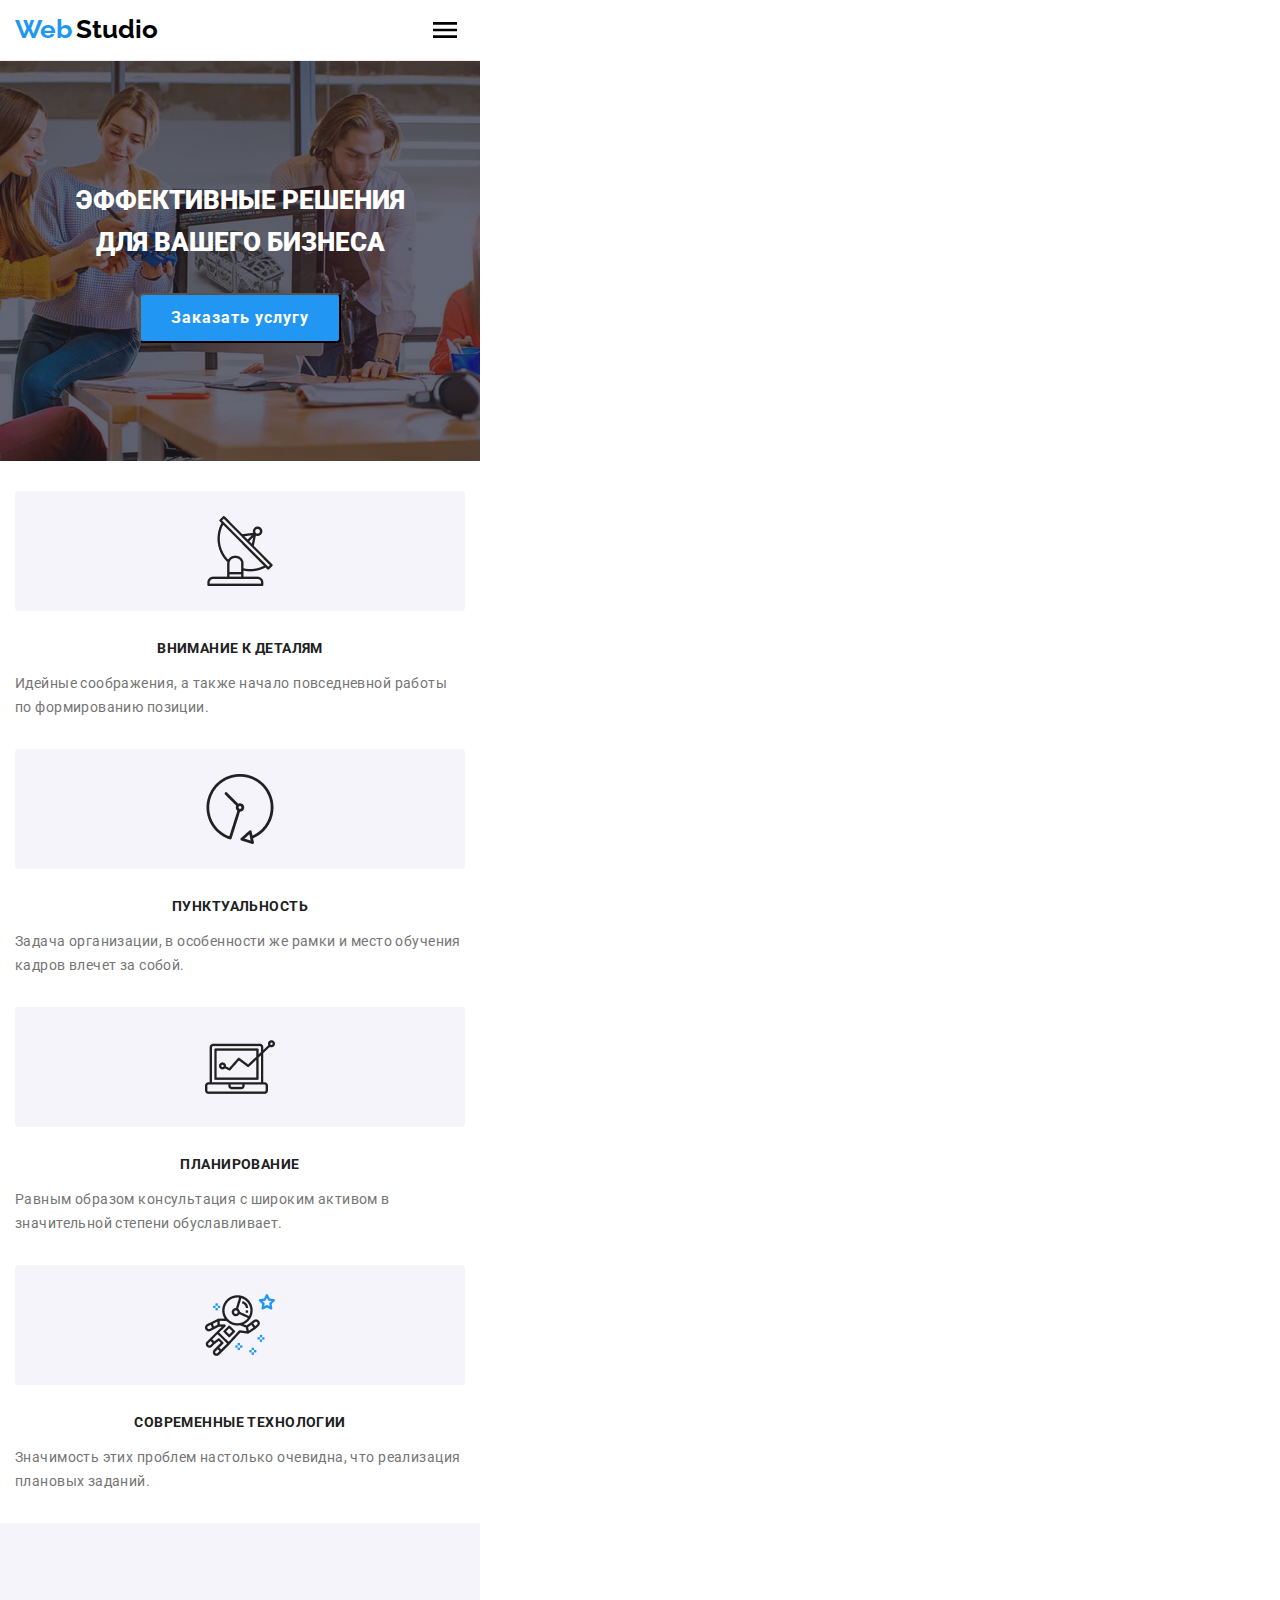
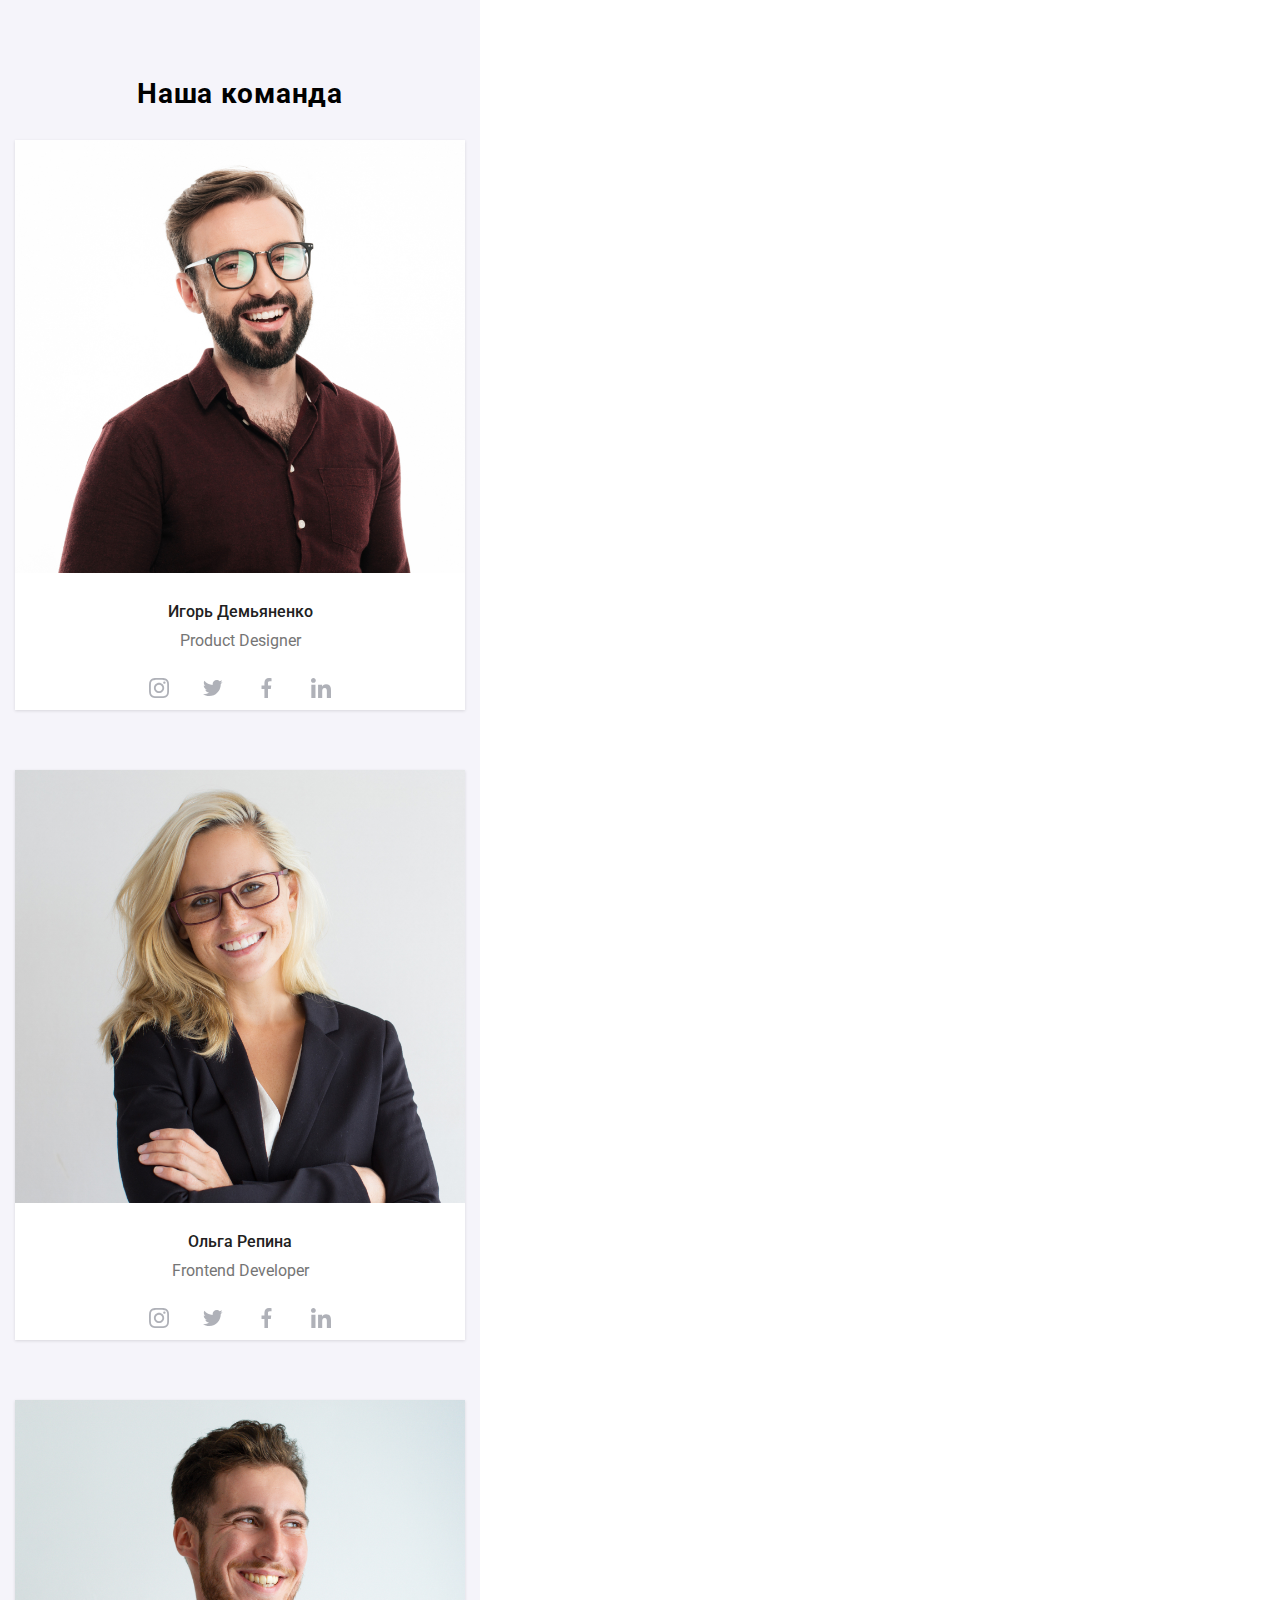
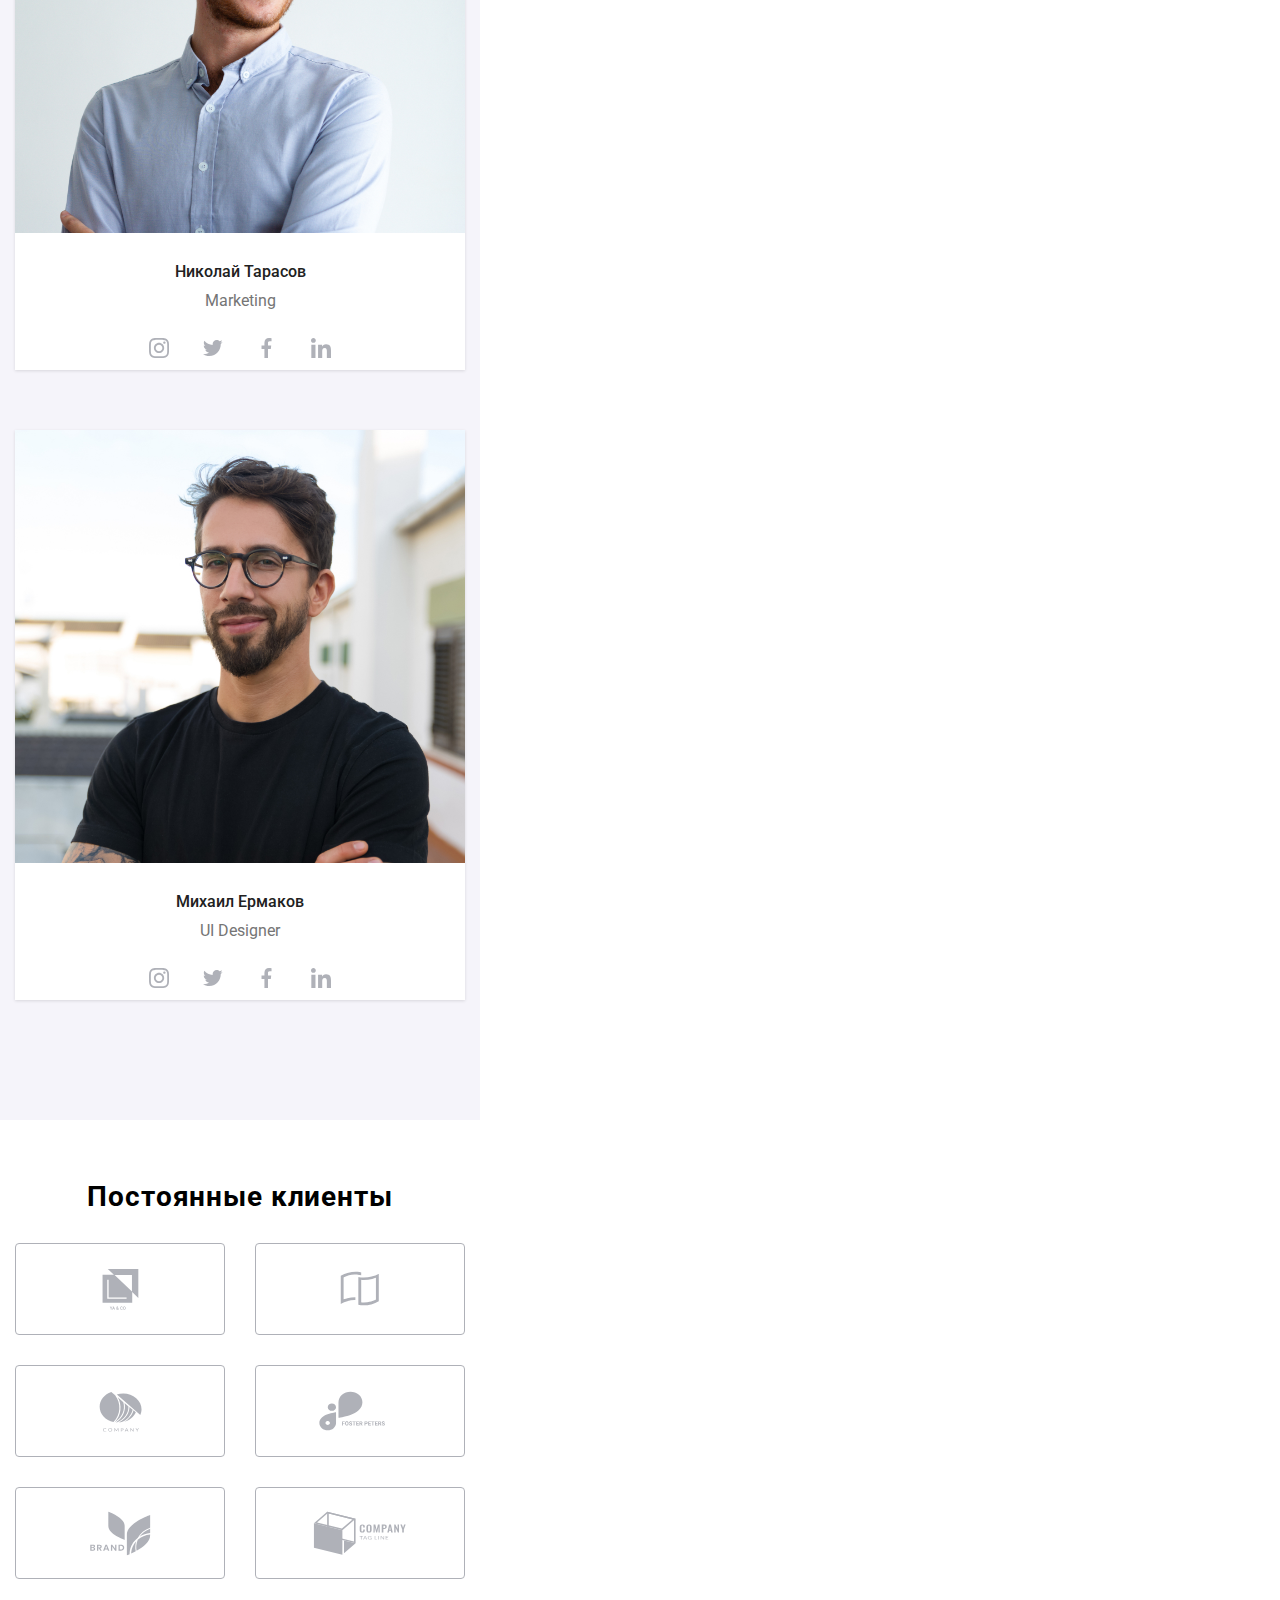
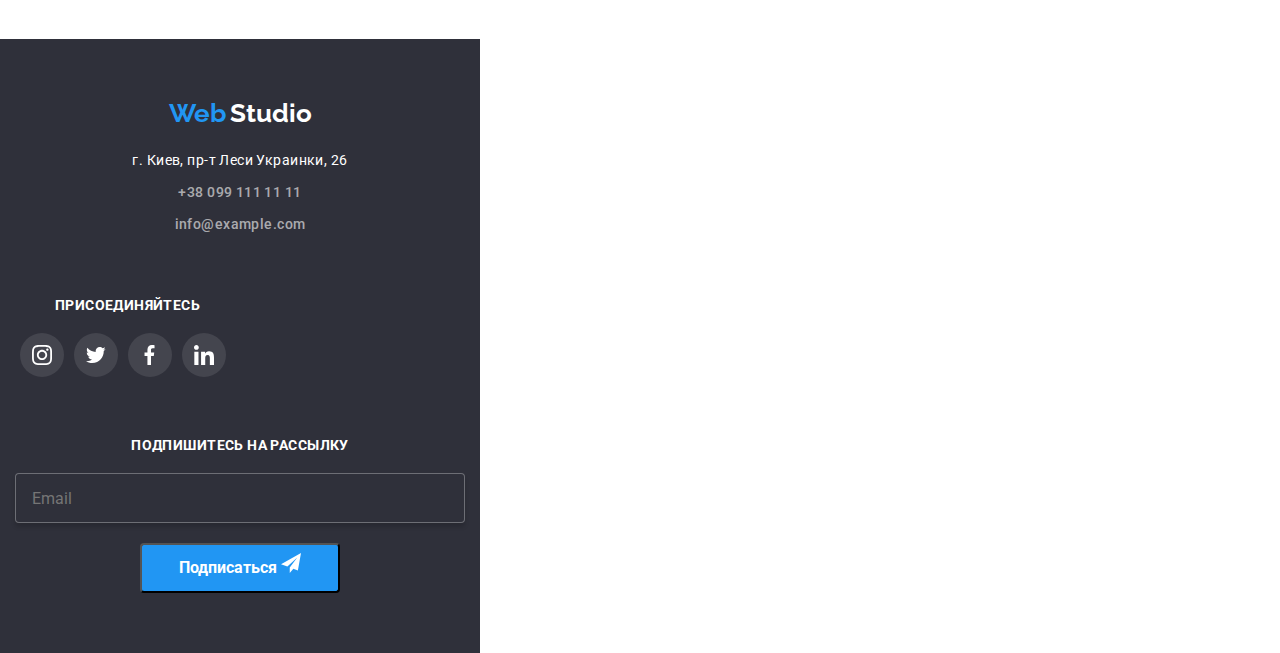
==== commit fac72952: "Update index.html" ====
--- a/index.html
+++ b/index.html
@@ -333,18 +333,19 @@
     </main>
     <footer class="footer">
       <div class="container footer__parts">
+        <div class="footer-planshet">
         <div class="footer-contacts">
           <a href="/index.html" class="logotype__footer"> 
             <span class="logotype__web"> Web</span>
             <span class="logotype__studio-dark">Studio</span> 
           </a>
-        <address>
+        <address class="address-planshet">
           <span class="address"> г. Киев, пр-т Леси Украинки, 26 </span>
           <ul class="contacts">
             <li><a class="contacts__footer" href="tel:+380991111111">+38 099 111 11 11</a> </li> 
             <li><a class="contacts__footer" href="mailto:info@example.com">info@example.com </a> </li> 
           </ul>
-      </address>
+      </address class="address-planshet">
        </div>
        <div class="footer__socials">
          <span class="join-us">присоединяйтесь</span>
@@ -379,6 +380,7 @@
           </li>
        </ul>
        </div>
+      </div>
       <div class="footer__subscribe">
         <p class="subscribe">подпишитесь на рассылку</p>
         <div class="subscribe__block">
--- a/css/main.min.css
+++ b/css/main.min.css
@@ -1,2 +1,2 @@
-html{-webkit-box-sizing:border-box;box-sizing:border-box}*,*::before,*::after{-webkit-box-sizing:inherit;box-sizing:inherit}:root{--primery-text-color: #212121;--title-text-color: #212121;--accent-color: #2196F3}body{background-color:#FFFFFF;font-family:Roboto, sans-serif;margin:0px}a{text-decoration:none}li{list-style:none}img{display:block}.container{width:1200px;padding-right:15px;padding-left:15px;margin-right:auto;margin-left:auto}@media screen and (max-width: 480px), (min-width: 480px){.container{width:480px}}@media screen and (min-width: 768px) and (max-width: 1199px){.container{width:768px}}.header-bottomline{border-bottom:1px solid #ECECEC}@media screen and (max-width: 480px), (min-width: 480px){.logotype{margin:0px}}@media screen and (min-width: 768px) and (max-width: 1199px){.logotype{display:-webkit-box;display:-ms-flexbox;display:flex;margin-right:88px}}.logotype__web{font-family:Raleway;font-size:26px;font-weight:700;color:#2196F3}.logotype__studio{font-family:Raleway;font-size:26px;font-weight:700;color:black}.logotype__footer{display:block}@media screen and (max-width: 480px), (min-width: 480px){.logotype__footer{margin-top:60px;margin-bottom:20px;text-align:center}}.logotype__studio-dark{font-family:Raleway;font-size:26px;font-weight:700;color:#FFFFFF}.menu{display:-webkit-box;display:-ms-flexbox;display:flex;-webkit-box-align:center;-ms-flex-align:center;align-items:center}@media screen and (max-width: 480px), (min-width: 480px){.menu{position:relative;height:60px;-webkit-box-pack:justify;-ms-flex-pack:justify;justify-content:space-between}}@media screen and (min-width: 768px) and (max-width: 1199px){.menu{height:80px;margin:0px}}@media screen and (max-width: 480px), (min-width: 480px){.menu__list{margin:0px;padding:0px;margin-top:48px}.menu__list.menu__list-item:last-child{margin-right:0px}.menu__list li:not(:last-child){margin-right:50px}}@media screen and (max-width: 480px) and (min-width: 768px) and (max-width: 1199px), screen and (min-width: 480px) and (min-width: 768px) and (max-width: 1199px){.menu__list{display:-webkit-box;display:-ms-flexbox;display:flex;margin:0px;padding:0px}}@media screen and (max-width: 480px), (min-width: 480px){.current{position:relative;display:block;width:100%}}@media screen and (max-width: 480px) and (max-width: 480px), screen and (min-width: 480px) and (max-width: 480px), screen and (max-width: 480px) and (min-width: 480px), (min-width: 480px) and (min-width: 480px){.current{padding:0px}}@media screen and (max-width: 480px) and (min-width: 768px) and (max-width: 1199px), screen and (min-width: 480px) and (min-width: 768px) and (max-width: 1199px){.current{padding-top:32px;padding-bottom:32px}}@media screen and (max-width: 480px), (min-width: 480px){.current::after{display:block;position:absolute;content:"";left:0%;bottom:0%;width:100%;height:4px;border-radius:2px;background-color:var(--accent-color)}}@media screen and (max-width: 480px) and (max-width: 480px), screen and (min-width: 480px) and (max-width: 480px), screen and (max-width: 480px) and (min-width: 480px), (min-width: 480px) and (min-width: 480px){.current::after{display:none}}@media screen and (max-width: 480px) and (min-width: 768px) and (max-width: 1199px), screen and (min-width: 480px) and (min-width: 768px) and (max-width: 1199px){.current::after{display:block}}.nav-contacts__list{padding:0px;margin:0px;margin-left:auto}.nav-contacts__list.nav-contacts__item:not(:last-child){margin-right:50px}@media screen and (max-width: 480px), (min-width: 480px){.nav-contacts__list{display:block;margin-top:374px}}@media screen and (min-width: 768px) and (max-width: 1199px){.nav-contacts__list{padding:0px;margin:0px;margin-left:84px}}@media screen and (max-width: 480px), (min-width: 480px){.nav-contacts__item{position:relative;display:block;margin-left:40px}}@media screen and (min-width: 768px) and (max-width: 1199px){.nav-contacts__item{margin:0px;display:-webkit-box;display:-ms-flexbox;display:flex}}@media screen and (max-width: 480px), (min-width: 480px){.nav-phone{position:absolute;bottom:58px;font-size:36px;font-weight:500;color:#2196F3}}.nav-phone .phone-icon{display:none}@media screen and (min-width: 768px) and (max-width: 1199px){.nav-phone .phone-icon{display:block;margin:0px;margin-right:8px}}@media screen and (min-width: 768px) and (max-width: 1199px){.nav-phone{display:block;position:static;font-size:12px;color:#757575}}@media screen and (max-width: 480px), (min-width: 480px){.nav-mail{font-size:24px;color:#757575}}.nav-mail .email-icon{display:none}@media screen and (min-width: 768px) and (max-width: 1199px){.nav-mail .email-icon{display:block;margin:0px;margin-right:8px}}@media screen and (min-width: 768px) and (max-width: 1199px){.nav-mail{display:block;margin-bottom:10px;font-size:12px}}.title-nav{color:#2F303A;-webkit-transition-property:color;transition-property:color;-webkit-transition-duration:250ms;transition-duration:250ms;-webkit-transition-timing-function:cubic-bezier(0.4, 0, 0.2, 1);transition-timing-function:cubic-bezier(0.4, 0, 0.2, 1)}.title-nav:hover,.title-nav:focus{color:#2196F3;outline:none}@media screen and (min-width: 768px) and (max-width: 1199px){.title-nav{display:block;font-style:Roboto;font-weight:500;font-size:14px;font-weight:2%;padding-top:32px;padding-bottom:32px}}@media screen and (max-width: 480px), (min-width: 480px){.menu__list-item{margin-left:40px;padding:0px;font-size:40px;font-weight:500;letter-spacing:2%}}@media screen and (min-width: 768px) and (max-width: 1199px){.menu__list-item{margin:0px;font-size:14px;font-weight:500;letter-spacing:2%}}@media screen and (max-width: 480px), (min-width: 480px){.menu__list-item:not(:last-child){margin-bottom:32px}}@media screen and (max-width: 1199px) and (min-width: 768px){.menu__list-item:not(:last-child){margin:0px;margin-right:50px}}.mobile-button{display:-webkit-inline-box;display:-ms-inline-flexbox;display:inline-flex;padding:0px;margin:0px;border:0px;background-color:transparent}.mobile-button_open{width:24px;height:16px}.mobile-button_close{width:19px;height:19px}.mobile-button .mobile-button_close{display:none}.mobile-button.is-open .mobile-button_open{display:none}.mobile-button.is-open .mobile-button_close{display:block}.mobile-menu.is-open{display:block}.mobile-menu.is-open.mobile-button_close{display:block}@media screen and (max-width: 480px), (min-width: 480px){.mobile-menu{z-index:10;display:none;position:absolute;top:0%;left:0%;width:100%;height:796px;background-color:white}}@media screen and (min-width: 768px) and (max-width: 1199px){.mobile-menu{display:block;z-index:1;width:100%;height:80px;background-color:transparent;position:static}}@media screen and (min-width: 768px) and (max-width: 1199px){.mobile-button{display:none}}@media screen and (max-width: 480px), (min-width: 480px){.mobile-menu-socials__list{display:-webkit-box;display:-ms-flexbox;display:flex;margin-top:64px;margin-bottom:0px}}@media screen and (min-width: 768px) and (max-width: 1199px){.mobile-menu-socials__list{display:none}}@media screen and (max-width: 480px), (min-width: 480px){.mobile-menu-socials__item:not(:last-child){padding-right:10px;border-right:Solid 1px rgba(33,33,33,0.2)}}@media screen and (max-width: 480px), (min-width: 480px){.mobile-menu-socials__item:not(:first-child){padding-left:10px}}@media screen and (max-width: 480px), (min-width: 480px){.mobile-menu-socials__link{display:inline-block;font-family:Roboto;font-size:18px;color:#2196F3;line-height:2%}}@media screen and (min-width: 768px) and (max-width: 1199px){.mobile-menu-socials__link{display:none}}@media screen and (min-width: 768px) and (max-width: 1199px){.nav-tablet{display:-webkit-box;display:-ms-flexbox;display:flex;-webkit-box-align:center;-ms-flex-align:center;align-items:center}}.contacts{margin:0px;padding:0px}@media screen and (max-width: 480px), (min-width: 480px){.contacts{text-align:center}}.contacts__header{display:-webkit-box;display:-ms-flexbox;display:flex;color:#757575;-webkit-transition-property:color;transition-property:color;-webkit-transition-duration:250ms;transition-duration:250ms;-webkit-transition-timing-function:cubic-bezier(0.4, 0, 0.2, 1);transition-timing-function:cubic-bezier(0.4, 0, 0.2, 1)}.contacts__header:hover,.contacts__header:focus{color:var(--accent-color);outline:none}.contacts__footer{font-weight:500;font-size:14px;font-style:normal;line-height:1.7;letter-spacing:0.03em;color:rgba(255,255,255,0.6);-webkit-transition-property:color;transition-property:color;-webkit-transition-duration:250ms;transition-duration:250ms;-webkit-transition-timing-function:cubic-bezier(0.4, 0, 0.2, 1);transition-timing-function:cubic-bezier(0.4, 0, 0.2, 1)}.contacts__footer:hover .contacts__footer:focus{color:var(--accent-color);outline:none}@media screen and (max-width: 480px), (min-width: 480px){.contacts__footer{text-align:center}}.contacts li:not(:last-child){margin-bottom:9px}@media screen and (max-width: 480px), (min-width: 480px){.contacts li:not(:last-child){margin-bottom:8px}}.contact-item:hover{color:var(--accent-color);outline:none}.contact-item:focus{color:var(--accent-color);outline:none}.email-icon{margin-right:10px;fill:currentColor;width:16px;height:12px}.phone-icon{margin-right:10px;margin-left:10px;fill:currentColor;width:10px;height:16px}.main-container{text-align:center;background-image:-webkit-gradient(linear, left top, right top, from(rgba(47,48,58,0.4)), to(rgba(47,48,58,0.4))),url(../images/heroes.jpg);background-image:linear-gradient(to right, rgba(47,48,58,0.4), rgba(47,48,58,0.4)),url(../images/heroes.jpg);background-repeat:no-repeat;background-position:center;background-size:cover}@media screen and (max-width: 480px), (min-width: 480px){.main-container{height:400px;padding-top:118px;width:480px}}@media screen and (min-width: 768px) and (max-width: 1199px){.main-container{width:auto}}.main-title{margin-top:0px;margin-bottom:30px;color:white}@media screen and (max-width: 480px), (min-width: 480px){.main-title{font-size:26px;line-height:42px}}.main-button{padding:8px 30px 8px 30px;font-family:Roboto;background-color:#2196F3;font-size:16px;font-weight:700;color:white;letter-spacing:0.06em;line-height:30px;border-radius:4px}@media screen and (max-width: 480px), (min-width: 480px){.submenu__button:nth-last-child(-n+3){margin-bottom:15px}}@media screen and (max-width: 480px), (min-width: 480px){.advantage{margin-top:30px;margin-bottom:30px;padding-left:0px;padding-right:0px}}@media screen and (min-width: 768px) and (max-width: 1199px){.advantage{margin-top:60px;margin-bottom:60px;height:auto}}.advantage__title{font-size:14px;font-weight:700;color:#212121;letter-spacing:0.03em}@media screen and (max-width: 480px), (min-width: 480px){.advantage__title{text-align:center;margin-top:30px;margin-bottom:10px}}.advantage__list{margin:0px;padding:0px;display:-webkit-box;display:-ms-flexbox;display:flex;-ms-flex-wrap:wrap;flex-wrap:wrap;list-style:none}@media screen and (max-width: 480px), (min-width: 480px){.advantage__list{display:block}}@media screen and (min-width: 768px) and (max-width: 1199px){.advantage__list{display:-webkit-box;display:-ms-flexbox;display:flex;-ms-flex-wrap:wrap;flex-wrap:wrap}}@media screen and (max-width: 480px), (min-width: 480px){.advantage__list-item{width:100%}}@media screen and (min-width: 768px) and (max-width: 1199px){.advantage__list-item{width:calc((100% - 4*15px)/2);margin:15px}}.advantage__list-item::before{display:block;content:"";height:120px;width:270px;border-radius:4px;background-position:center;background-repeat:no-repeat;background-color:#F5F4FA}@media screen and (max-width: 480px), (min-width: 480px){.advantage__list-item::before{width:100%;margin-right:15px}}.advantage__fill{font-family:Roboto;font-size:14px;font-weight:400;letter-spacing:0.03em;line-height:24px}@media screen and (max-width: 480px), (min-width: 480px){.advantage__fill{color:#757575;margin-bottom:30px}}.advantage__list-item:nth-child(1)::before{background-image:url(../images/antenna.png)}.advantage__list-item:nth-child(2)::before{background-image:url(../images/clock.png)}.advantage__list-item:nth-child(3)::before{background-image:url(../images/diagramma.png)}.advantage__list-item:nth-child(4)::before{background-image:url(../images/astronaut1.png)}.works{padding-bottom:94px}@media screen and (max-width: 480px), (min-width: 480px){.works{display:none}}.works__type{position:absolute;font-family:Roboto;font-size:14px;font-style:normal;font-weight:700;line-height:16px;color:#FFFFFF;letter-spacing:0.03em;bottom:27px}.works__list{display:-webkit-box;display:-ms-flexbox;display:flex;margin:0px;padding:0px}@media screen and (max-width: 480px), (min-width: 480px){.works__list{display:none}}.works__list-text{text-transform:uppercase}.works__list-item{position:relative;display:-webkit-box;display:-ms-flexbox;display:flex;-webkit-box-pack:center;-ms-flex-pack:center;justify-content:center;-webkit-box-align:center;-ms-flex-align:center;align-items:center}.works__list-item::before{content:"";position:absolute;bottom:0px;width:100%;height:70px;background-color:rgba(47,48,58,0.8)}.works__list-item:not(:last-child){margin-right:30px}.title__two{margin:0px;margin-bottom:50px;font-size:36px;font-weight:700;color:black;font-family:Roboto;line-height:1.16;text-align:center;letter-spacing:0.03em}@media screen and (max-width: 480px), (min-width: 480px){.title__two{display:none}}.team{background-color:#F5F4FA}@media screen and (max-width: 480px), (min-width: 480px){.team{background-size:cover;padding-bottom:60px}}.team__title{font-size:36px;font-weight:700;color:black;font-family:Roboto;line-height:1.16;text-align:center;letter-spacing:0.03em}@media screen and (max-width: 480px), (min-width: 480px){.team__title{font-size:28px;line-height:33px;margin:0px;padding-top:60px;padding-bottom:30px}}@media screen and (max-width: 480px), (min-width: 480px){.team__list{display:block;margin:0px;padding:0px}}.team__person-card{background-color:#FFFFFF}.team__member{text-align:center;font-size:16px;font-weight:500;color:#212121}@media screen and (max-width: 480px), (min-width: 480px){.team__member{display:block;margin:0px;padding-top:30px;padding-bottom:10px}}.team__role{text-align:center;font-size:16px;font-weight:400;color:#757575}@media screen and (max-width: 480px), (min-width: 480px){.team__role{margin:0px;padding-bottom:16px}}.team__person{-webkit-transition-property:-webkit-box-shadow;transition-property:-webkit-box-shadow;transition-property:box-shadow;transition-property:box-shadow, -webkit-box-shadow;-webkit-box-shadow:0px 2px 1px 0px #00000033;box-shadow:0px 2px 1px 0px #00000033;-webkit-box-shadow:0px 1px 1px 0px #00000024;box-shadow:0px 1px 1px 0px #00000024;-webkit-box-shadow:0px 1px 3px 0px #0000001F;box-shadow:0px 1px 3px 0px #0000001F}@media screen and (max-width: 480px), (min-width: 480px){.team__person{margin-bottom:30px}}@media screen and (max-width: 480px), (min-width: 480px){.clients{margin-bottom:60px}}.clients__title{font-size:36px;font-weight:700;color:black;font-family:Roboto;line-height:1.16;text-align:center;letter-spacing:0.03em}@media screen and (max-width: 480px), (min-width: 480px){.clients__title{margin-top:60px;margin-bottom:30px;font-size:28px;line-height:33px}}.clients__list{display:-webkit-box;display:-ms-flexbox;display:flex;-ms-flex-wrap:wrap;flex-wrap:wrap;margin:0px;padding:0px}.clients__list-link{display:-webkit-box;display:-ms-flexbox;display:flex;-webkit-box-align:center;-ms-flex-align:center;align-items:center;-webkit-box-pack:center;-ms-flex-pack:center;justify-content:center;border:1px solid;color:#AFB1B8;border-radius:4px;background-repeat:no-repeat;background-position:center;-webkit-transition-property:color;transition-property:color;-webkit-transition-duration:250ms;transition-duration:250ms;-webkit-transition-timing-function:cubic-bezier(0.4, 0, 0.2, 1);transition-timing-function:cubic-bezier(0.4, 0, 0.2, 1)}.clients__list-link:hover,.clients__list-link:focus{color:var(--accent-color);cursor:pointer;outline:none}.clients__list-link:hover .company-icons,.clients__list-link:focus .company-icons{fill:currentColor;outline:none}@media screen and (max-width: 480px), (min-width: 480px){.clients__list-link{height:92px;width:210px}}@media screen and (max-width: 480px), (min-width: 480px){.clients__list-item:nth-child(2n+1){margin-right:30px}}@media screen and (max-width: 480px), (min-width: 480px){.clients__list-item:nth-child(-n+4){margin-bottom:30px}}.company1-icon{height:41px;width:47px;fill:currentColor}.company2-icon{height:52px;width:40px;fill:currentColor}.company3-icon{height:41px;width:43px;fill:currentColor}.company4-icon{height:40px;width:84px;fill:currentColor}.company5-icon{height:45px;width:63px;fill:currentColor}.company6-icon{height:44px;width:94px;fill:currentColor}.social__container{display:-webkit-box;display:-ms-flexbox;display:flex;-webkit-box-align:center;-ms-flex-align:center;align-items:center;-webkit-box-pack:center;-ms-flex-pack:center;justify-content:center;margin:0px;padding:0px;margin-left:auto;margin-right:auto;width:44px;height:44px;background-color:rgba(255,255,255,0.1);border-radius:50%;-webkit-transition-property:background-color;transition-property:background-color;-webkit-transition-duration:250ms;transition-duration:250ms;-webkit-transition-timing-function:cubic-bezier(0.4, 0, 0.2, 1);transition-timing-function:cubic-bezier(0.4, 0, 0.2, 1)}.social__container:hover,.social__container:focus{background-color:var(--accent-color);border-radius:50%;outline:none}.social__container:hover .social-instagram,.social__container:focus .social-instagram{fill:#FFFFFF;outline:none}.social__container:hover .social-twitter,.social__container:focus .social-twitter{fill:#FFFFFF;outline:none}.social__container:hover .social-facebook,.social__container:focus .social-facebook{fill:#FFFFFF;outline:none}.social__container:hover .social-linkedin,.social__container:focus .social-linkedin{fill:#FFFFFF;outline:none}.social__list{display:-webkit-box;display:-ms-flexbox;display:flex;margin:0px;padding:0px;margin-left:auto;margin-right:auto;-webkit-box-align:center;-ms-flex-align:center;align-items:center}@media screen and (max-width: 480px), (min-width: 480px){.social__list{-webkit-box-pack:center;-ms-flex-pack:center;justify-content:center;margin-bottom:60px}}.social__list-item:not(:last-child){margin-right:10px}.social-instagram{fill:#AFB1B8;width:20px;height:20px;-webkit-transition-property:fill;transition-property:fill;-webkit-transition-duration:250ms;transition-duration:250ms;-webkit-transition-timing-function:cubic-bezier(0.4, 0, 0.2, 1);transition-timing-function:cubic-bezier(0.4, 0, 0.2, 1)}.social-twitter{fill:#AFB1B8;width:20px;height:20px;-webkit-transition-property:fill;transition-property:fill;-webkit-transition-duration:250ms;transition-duration:250ms;-webkit-transition-timing-function:cubic-bezier(0.4, 0, 0.2, 1);transition-timing-function:cubic-bezier(0.4, 0, 0.2, 1)}.social-facebook{fill:#AFB1B8;width:20px;height:20px;-webkit-transition-property:fill;transition-property:fill;-webkit-transition-duration:250ms;transition-duration:250ms;-webkit-transition-timing-function:cubic-bezier(0.4, 0, 0.2, 1);transition-timing-function:cubic-bezier(0.4, 0, 0.2, 1)}.social-linkedin{fill:#AFB1B8;width:20px;height:20px;-webkit-transition-property:fill;transition-property:fill;-webkit-transition-duration:250ms;transition-duration:250ms;-webkit-transition-timing-function:cubic-bezier(0.4, 0, 0.2, 1);transition-timing-function:cubic-bezier(0.4, 0, 0.2, 1)}.footer{display:-webkit-box;display:-ms-flexbox;display:flex;-webkit-box-align:baseline;-ms-flex-align:baseline;align-items:baseline;background-color:#2f303a}@media screen and (max-width: 480px), (min-width: 480px){.footer{display:block}}@media screen and (max-width: 480px), (min-width: 480px){.footer-contacts{display:block;-webkit-box-align:baseline;-ms-flex-align:baseline;align-items:baseline;margin-left:auto;margin-right:auto;margin-bottom:60px}}.footer__parts{display:-webkit-box;display:-ms-flexbox;display:flex;-webkit-box-orient:vertical;-webkit-box-direction:normal;-ms-flex-direction:column;flex-direction:column;-webkit-box-align:baseline;-ms-flex-align:baseline;align-items:baseline}.footer__socials{display:-webkit-box;display:-ms-flexbox;display:flex;-webkit-box-orient:vertical;-webkit-box-direction:normal;-ms-flex-direction:column;flex-direction:column}@media screen and (max-width: 480px), (min-width: 480px){.footer__socials{width:100%;text-align:center;-webkit-box-align:baseline;-ms-flex-align:baseline;align-items:baseline}}.join-us{text-transform:uppercase;font-weight:700;font-size:14px;color:#FFFFFF;font-family:Roboto;line-height:1.16;letter-spacing:0.03em}@media screen and (max-width: 480px), (min-width: 480px){.join-us{display:block;margin-right:auto;margin-left:auto;margin-bottom:20px;text-align:center}}.social__list-link{display:-webkit-box;display:-ms-flexbox;display:flex;margin-right:10px}.social__list-link .social-instagram{fill:#FFFFFF}.social__list-link .social-twitter{fill:#FFFFFF}.social__list-link .social-facebook{fill:#FFFFFF}.social__list-link .social-linkedin{fill:#FFFFFF}.address{display:block;font-style:normal;font-size:14px;font-weight:400;line-height:1.7;letter-spacing:0.03em;color:#FFFFFF}@media screen and (max-width: 480px), (min-width: 480px){.address{margin-bottom:8px}}.subscribe{display:-webkit-box;display:-ms-flexbox;display:flex;text-transform:uppercase;font-weight:700;font-size:14px;color:#FFFFFF;font-family:Roboto;line-height:1.16;letter-spacing:0.03em}@media screen and (max-width: 480px), (min-width: 480px){.subscribe{-webkit-box-orient:vertical;-webkit-box-direction:normal;-ms-flex-direction:column;flex-direction:column;margin:0px;margin-bottom:20px}}.subscribe__button{width:200px;height:50px;text-align:center;font-weight:700;font-size:16px;color:#FFFFFF;font-family:Roboto;line-height:30px;letter-spacing:6%;background-color:#2196F3;border-radius:4px}@media screen and (max-width: 480px), (min-width: 480px){.subscribe__button{text-align:center;margin-top:20px;margin-bottom:60px}}.subscribe__block{display:-webkit-box;display:-ms-flexbox;display:flex;-webkit-box-orient:vertical;-webkit-box-direction:normal;-ms-flex-direction:column;flex-direction:column;-webkit-box-align:center;-ms-flex-align:center;align-items:center}.footer__subscribe input[type="email"]{width:358px;height:50px;padding-left:16px;background-color:#2F303A;border:1px solid #FFFFFF4D;border-radius:4px;-webkit-box-shadow:0px 4px 4px 0px #00000026;box-shadow:0px 4px 4px 0px #00000026;font-family:Roboto;font-size:16px;font-style:normal;font-weight:400;line-height:20px;letter-spacing:3%;color:rgba(255,255,255,0.6)}@media screen and (max-width: 480px), (min-width: 480px){.footer__subscribe{width:100%;text-align:center}}.backdrop{position:fixed;top:0px;right:0px;width:100%;height:100%;background-color:rgba(0,0,0,0.2);opacity:1;-webkit-transition:opacity 600ms cubic-bezier(0.4, 0, 0.2, 1);transition:opacity 600ms cubic-bezier(0.4, 0, 0.2, 1)}.backdrop.is-hidden{opacity:0;pointer-events:none;visibility:hidden}.backdrop.is-hidden.modal{-webkit-transform:translate(-50%, -50%) scale(1.1);transform:translate(-50%, -50%) scale(1.1)}.modal{position:absolute;top:50%;left:50%;-webkit-transform:translate(-50%, -50%) scale(0.9);transform:translate(-50%, -50%) scale(0.9);width:528px;background-color:#FFFFFF;-webkit-transition:visibility 250ms cubic-bezier(0.4, 0, 0.2, 1),-webkit-transform 250ms cubic-bezier(0.4, 0, 0.2, 1);transition:visibility 250ms cubic-bezier(0.4, 0, 0.2, 1),-webkit-transform 250ms cubic-bezier(0.4, 0, 0.2, 1);transition:transform 250ms cubic-bezier(0.4, 0, 0.2, 1),visibility 250ms cubic-bezier(0.4, 0, 0.2, 1);transition:transform 250ms cubic-bezier(0.4, 0, 0.2, 1),visibility 250ms cubic-bezier(0.4, 0, 0.2, 1),-webkit-transform 250ms cubic-bezier(0.4, 0, 0.2, 1)}.button-close{position:absolute;top:0;right:0;margin-top:8px;margin-right:8px;width:30px;height:30px;background-color:#FFFFFF;border-radius:50%;border-color:rgba(0,0,0,0.1)}.close{fill:black;width:11px;height:11px;-webkit-transition-property:color;transition-property:color;-webkit-transition-duration:250ms;transition-duration:250ms;-webkit-transition-timing-function:cubic-bezier(0.4, 0, 0.2, 1);transition-timing-function:cubic-bezier(0.4, 0, 0.2, 1)}.close:focus,.close:hover{fill:#2196F3}.button-close:focus .close,.button-close:hover .close{fill:#2196F3}textarea{margin-bottom:20px;padding-left:16px;padding-top:12px;height:120px;resize:none;border-color:rgba(33,33,33,0.2);border-radius:4px;font-style:roboto;font-weight:normal;font-size:12px;line-height:14px;letter-spacing:1%;color:rgba(117,117,117,0.5);-webkit-transition-property:outline-color;transition-property:outline-color;-webkit-transition-duration:250ms;transition-duration:250ms;-webkit-transition-timing-function:cubic-bezier(0.4, 0, 0.2, 1);transition-timing-function:cubic-bezier(0.4, 0, 0.2, 1)}textarea:focus{outline-color:#2196F3}.form{margin-left:40px;margin-right:40px}@media screen and (max-width: 480px), (min-width: 480px){.form{width:450px;height:609px}}.form-field input{padding:0px;padding-left:42px;height:40px;border-color:#21212133;border-radius:4px}.form-comment{margin-top:40px;margin-bottom:12px;font-style:roboto;font-weight:700;font-size:20px;line-height:23px;letter-spacing:3%;text-align:center}.icon-human{position:absolute;top:50%;left:15px;width:12px;height:12px;-webkit-transition-property:fill;transition-property:fill;-webkit-transition-duration:250ms;transition-duration:250ms;-webkit-transition-timing-function:cubic-bezier(0.4, 0, 0.2, 1);transition-timing-function:cubic-bezier(0.4, 0, 0.2, 1)}.icon-email2{position:absolute;top:50%;left:15px;width:15px;height:12px;fill:currentColor;-webkit-transition-property:fill;transition-property:fill;-webkit-transition-duration:250ms;transition-duration:250ms;-webkit-transition-timing-function:cubic-bezier(0.4, 0, 0.2, 1);transition-timing-function:cubic-bezier(0.4, 0, 0.2, 1)}.icon-phone-call{position:absolute;top:50%;left:15px;width:13px;height:13px;fill:currentColor;-webkit-transition-property:fill;transition-property:fill;-webkit-transition-duration:250ms;transition-duration:250ms;-webkit-transition-timing-function:cubic-bezier(0.4, 0, 0.2, 1);transition-timing-function:cubic-bezier(0.4, 0, 0.2, 1)}.label-name{padding-bottom:4px;font-style:roboto;font-weight:normal;font-size:12px;line-height:14px;letter-spacing:1%;color:#757575}.form-input{-webkit-transition-property:outline-color;transition-property:outline-color;-webkit-transition-duration:250ms;transition-duration:250ms;-webkit-transition-timing-function:cubic-bezier(0.4, 0, 0.2, 1);transition-timing-function:cubic-bezier(0.4, 0, 0.2, 1)}.form-field{position:relative;display:-webkit-box;display:-ms-flexbox;display:flex;-webkit-box-orient:vertical;-webkit-box-direction:normal;-ms-flex-direction:column;flex-direction:column;margin-bottom:10px}.form-field:hover .form-input,.form-field:focus .form-input{outline-color:#2196F3}.form-field:hover .icon-human,.form-field:focus .icon-human{fill:#2196F3}.form-field:hover .icon-email2,.form-field:focus .icon-email2{fill:#2196F3}.form-field:hover .icon-phone-call,.form-field:focus .icon-phone-call{fill:#2196F3}.contract-terms{text-decoration:underline;color:#2196F3}.button-submit{margin-bottom:40px;margin-left:124px;height:50px;width:200px;background-color:#2196F3;border-radius:4px;border-color:transparent;color:#EEEEEE;-webkit-box-shadow:0px 4px 4px 0px #00000026;box-shadow:0px 4px 4px 0px #00000026}.checkbox-label-name{display:inline-block;margin-bottom:30px;font-style:roboto;font-weight:400;font-size:14px;line-height:24px;letter-spacing:3%;color:#757575}.checkbox{-webkit-appearance:none;-moz-appearance:none;appearance:none}.icon-checkbox{display:inline-block;width:15px;height:15px;border:2px solid #212121;border-radius:4px;-webkit-transition-property:background-color, color, border-color;transition-property:background-color, color, border-color;-webkit-transition-duration:250ms;transition-duration:250ms;-webkit-transition-timing-function:cubic-bezier(0.4, 0, 0.2, 1);transition-timing-function:cubic-bezier(0.4, 0, 0.2, 1)}.checkbox:checked+.icon-checkbox{border-color:#2196F3;background-color:#2196F3;background-image:url(../images/icon-check.svg);background-size:contain;background-origin:border-box}@media screen and (max-width: 480px), (min-width: 480px){.header-mobile{position:relative;width:480px}}@media screen and (min-width: 768px) and (max-width: 1199px){.header-mobile{width:768px}}@media screen and (max-width: 480px), (min-width: 480px){.header-mobile{width:480px}}@media screen and (min-width: 768px) and (max-width: 1199px){.header-mobile{width:768px}}@media screen and (max-width: 480px), (min-width: 480px){.main{width:480px}}@media screen and (min-width: 768px) and (max-width: 1199px){.main{width:768px}}@media screen and (max-width: 480px), (min-width: 480px){.footer{width:480px}}@media screen and (min-width: 768px) and (max-width: 1199px){.footer{width:768px}}.submenu__button{padding-left:22px;padding-top:6px;padding-right:22px;padding-bottom:6px;font-size:16px;font-weight:500;line-height:26px;border:transparent;border-radius:4px;text-align:center;-webkit-transition-property:background-color, color, -webkit-box-shadow;transition-property:background-color, color, -webkit-box-shadow;transition-property:box-shadow, background-color, color;transition-property:box-shadow, background-color, color, -webkit-box-shadow;-webkit-transition-duration:250ms;transition-duration:250ms;-webkit-transition-timing-function:cubic-bezier(0.4, 0, 0.2, 1);transition-timing-function:cubic-bezier(0.4, 0, 0.2, 1)}.submenu__button:hover,.submenu__button:focus{color:white;background-color:#2196F3;-webkit-box-shadow:0px 2px 2px 0px #0000001F, 0px 1px 2px 0px #00000014, 0px 3px 1px 0px #0000001A;box-shadow:0px 2px 2px 0px #0000001F, 0px 1px 2px 0px #00000014, 0px 3px 1px 0px #0000001A;outline:none}.project__title{margin:0px;padding:0px;margin-bottom:4px;font-size:18px;font-weight:700;color:#212121;font-family:Roboto;line-height:2;letter-spacing:0.06em}.project__type{margin:0px;padding:0px;font-size:16px;font-weight:400;color:#757575}.project__card{position:relative;overflow:hidden}.portfolio{padding-top:94px;padding-bottom:94px}@media screen and (max-width: 480px), (min-width: 480px){.portfolio{padding:0px;margin-top:94px}}.portfolio__menu{margin-bottom:50px}.portfolio__menu li:not(:last-child){margin-right:8px}.portfolio__submenu{display:-webkit-box;display:-ms-flexbox;display:flex;margin:0px;padding:0px;list-style:none}@media screen and (max-width: 480px), (min-width: 480px){.portfolio__submenu{display:-webkit-box;display:-ms-flexbox;display:flex;-ms-flex-wrap:wrap;flex-wrap:wrap;-ms-flex-line-pack:start;align-content:flex-start}}.portfolio__section{padding-bottom:94px}.portfolio__list{display:-webkit-box;display:-ms-flexbox;display:flex;-ms-flex-wrap:wrap;flex-wrap:wrap;margin:0px;margin-left:-30px;margin-top:-30px;padding:0px}@media screen and (max-width: 480px), (min-width: 480px){.portfolio__list{display:block;padding:0px;margin:0px;margin-bottom:60px}}.portfolio__item{margin-left:30px;margin-top:30px;-ms-flex-preferred-size:calc(100%/3 - 30px);flex-basis:calc(100%/3 - 30px)}@media screen and (max-width: 480px), (min-width: 480px){.portfolio__item{display:block;padding:0px;margin:0px}}.portfolio__card{padding-top:20px;padding-bottom:20px;padding-left:24px;padding-right:24px;border-left:1px solid #EEEEEE;border-right:1px solid #EEEEEE;border-bottom:1px solid #EEEEEE}.portfolio__card-text{display:inline-block;position:absolute;padding:63px 24px 63px 24px;margin:0px;top:0;left:0;width:100%;height:100%;font-family:Roboto;font-size:18px;font-weight:400;line-height:28px;letter-spacing:35;opacity:0;color:#FFFFFF;background-color:var(--accent-color);-webkit-transform:translateY(100%);transform:translateY(100%);-webkit-transition:opacity 500ms cubic-bezier(0.4, 0, 0.2, 1),-webkit-transform 250ms cubic-bezier(0.4, 0, 0.2, 1);transition:opacity 500ms cubic-bezier(0.4, 0, 0.2, 1),-webkit-transform 250ms cubic-bezier(0.4, 0, 0.2, 1);transition:transform 250ms cubic-bezier(0.4, 0, 0.2, 1),opacity 500ms cubic-bezier(0.4, 0, 0.2, 1);transition:transform 250ms cubic-bezier(0.4, 0, 0.2, 1),opacity 500ms cubic-bezier(0.4, 0, 0.2, 1),-webkit-transform 250ms cubic-bezier(0.4, 0, 0.2, 1)}.portfolio__card-text:hover,.portfolio__card-text:focus{opacity:0.9;-webkit-transform:translateY(0%);transform:translateY(0%)}.portfolio__item-link{display:inline-block;-webkit-transition-property:-webkit-box-shadow 250ms cubic-bezier(0.4, 0, 0.2, 1);transition-property:-webkit-box-shadow 250ms cubic-bezier(0.4, 0, 0.2, 1);transition-property:box-shadow 250ms cubic-bezier(0.4, 0, 0.2, 1);transition-property:box-shadow 250ms cubic-bezier(0.4, 0, 0.2, 1), -webkit-box-shadow 250ms cubic-bezier(0.4, 0, 0.2, 1)}.portfolio__item-link:hover .portfolio__card-text,.portfolio__item-link:focus .portfolio__card-text{opacity:0.9;-webkit-transform:translateY(0%);transform:translateY(0%)}.portfolio__item-link:hover,.portfolio__item-link:focus{-webkit-box-shadow:1px 4px 6px 0px #00000029, 0px 4px 4px 0px #462c2c0f, 0px 1px 1px 0px #0000001F;box-shadow:1px 4px 6px 0px #00000029, 0px 4px 4px 0px #462c2c0f, 0px 1px 1px 0px #0000001F;outline:none}@media screen and (max-width: 480px), (min-width: 480px){.portfolio__item-link{display:-webkit-box;display:-ms-flexbox;display:flex;height:100%;-webkit-box-orient:vertical;-webkit-box-direction:normal;-ms-flex-direction:column;flex-direction:column;-webkit-box-flex:1;-ms-flex-positive:1;flex-grow:1}}@media screen and (max-width: 480px), (min-width: 480px){.portfolio__item:not(:last-child){margin-bottom:30px}}
+html{-webkit-box-sizing:border-box;box-sizing:border-box}*,*::before,*::after{-webkit-box-sizing:inherit;box-sizing:inherit}:root{--primery-text-color: #212121;--title-text-color: #212121;--accent-color: #2196F3}body{background-color:#FFFFFF;font-family:Roboto, sans-serif;margin:0px}a{text-decoration:none}li{list-style:none}img{display:block}.container{width:1200px;padding-right:15px;padding-left:15px;margin-right:auto;margin-left:auto}@media screen and (max-width: 480px), (min-width: 480px){.container{width:480px}}@media screen and (min-width: 768px) and (max-width: 1199px){.container{width:768px}}.header-bottomline{border-bottom:1px solid #ECECEC}@media screen and (max-width: 480px), (min-width: 480px){.logotype{margin:0px}}@media screen and (min-width: 768px) and (max-width: 1199px){.logotype{display:-webkit-box;display:-ms-flexbox;display:flex;margin-right:88px}}.logotype__web{font-family:Raleway;font-size:26px;font-weight:700;color:#2196F3}.logotype__studio{font-family:Raleway;font-size:26px;font-weight:700;color:black}.logotype__footer{display:block}@media screen and (max-width: 480px), (min-width: 480px){.logotype__footer{margin-top:60px;margin-bottom:20px;text-align:center}}.logotype__studio-dark{font-family:Raleway;font-size:26px;font-weight:700;color:#FFFFFF}.menu{display:-webkit-box;display:-ms-flexbox;display:flex;-webkit-box-align:center;-ms-flex-align:center;align-items:center}@media screen and (max-width: 480px), (min-width: 480px){.menu{position:relative;height:60px;-webkit-box-pack:justify;-ms-flex-pack:justify;justify-content:space-between}}@media screen and (min-width: 768px) and (max-width: 1199px){.menu{height:80px;margin:0px}}@media screen and (max-width: 480px), (min-width: 480px){.menu__list{margin:0px;padding:0px;margin-top:48px}.menu__list.menu__list-item:last-child{margin-right:0px}.menu__list li:not(:last-child){margin-right:50px}}@media screen and (max-width: 480px) and (min-width: 768px) and (max-width: 1199px), screen and (min-width: 480px) and (min-width: 768px) and (max-width: 1199px){.menu__list{display:-webkit-box;display:-ms-flexbox;display:flex;margin:0px;padding:0px}}@media screen and (max-width: 480px), (min-width: 480px){.current{position:relative;display:block;width:100%}}@media screen and (max-width: 480px) and (max-width: 480px), screen and (min-width: 480px) and (max-width: 480px), screen and (max-width: 480px) and (min-width: 480px), (min-width: 480px) and (min-width: 480px){.current{padding:0px}}@media screen and (max-width: 480px) and (min-width: 768px) and (max-width: 1199px), screen and (min-width: 480px) and (min-width: 768px) and (max-width: 1199px){.current{padding-top:32px;padding-bottom:32px}}@media screen and (max-width: 480px), (min-width: 480px){.current::after{display:block;position:absolute;content:"";left:0%;bottom:0%;width:100%;height:4px;border-radius:2px;background-color:var(--accent-color)}}@media screen and (max-width: 480px) and (max-width: 480px), screen and (min-width: 480px) and (max-width: 480px), screen and (max-width: 480px) and (min-width: 480px), (min-width: 480px) and (min-width: 480px){.current::after{display:none}}@media screen and (max-width: 480px) and (min-width: 768px) and (max-width: 1199px), screen and (min-width: 480px) and (min-width: 768px) and (max-width: 1199px){.current::after{display:block}}.nav-contacts__list{padding:0px;margin:0px;margin-left:auto}.nav-contacts__list.nav-contacts__item:not(:last-child){margin-right:50px}@media screen and (max-width: 480px), (min-width: 480px){.nav-contacts__list{display:block;margin-top:374px}}@media screen and (min-width: 768px) and (max-width: 1199px){.nav-contacts__list{padding:0px;margin:0px;margin-left:84px}}@media screen and (max-width: 480px), (min-width: 480px){.nav-contacts__item{position:relative;display:block;margin-left:40px}}@media screen and (min-width: 768px) and (max-width: 1199px){.nav-contacts__item{margin:0px;display:-webkit-box;display:-ms-flexbox;display:flex}}@media screen and (max-width: 480px), (min-width: 480px){.nav-phone{position:absolute;bottom:58px;font-size:36px;font-weight:500;color:#2196F3}}.nav-phone .phone-icon{display:none}@media screen and (min-width: 768px) and (max-width: 1199px){.nav-phone .phone-icon{display:block;margin:0px;margin-right:8px}}@media screen and (min-width: 768px) and (max-width: 1199px){.nav-phone{display:block;position:static;font-size:12px;color:#757575}}@media screen and (max-width: 480px), (min-width: 480px){.nav-mail{font-size:24px;color:#757575}}.nav-mail .email-icon{display:none}@media screen and (min-width: 768px) and (max-width: 1199px){.nav-mail .email-icon{display:block;margin:0px;margin-right:8px}}@media screen and (min-width: 768px) and (max-width: 1199px){.nav-mail{display:block;margin-bottom:10px;font-size:12px}}.title-nav{color:#2F303A;-webkit-transition-property:color;transition-property:color;-webkit-transition-duration:250ms;transition-duration:250ms;-webkit-transition-timing-function:cubic-bezier(0.4, 0, 0.2, 1);transition-timing-function:cubic-bezier(0.4, 0, 0.2, 1)}.title-nav:hover,.title-nav:focus{color:#2196F3;outline:none}@media screen and (min-width: 768px) and (max-width: 1199px){.title-nav{display:block;font-style:Roboto;font-weight:500;font-size:14px;font-weight:2%;padding-top:32px;padding-bottom:32px}}@media screen and (max-width: 480px), (min-width: 480px){.menu__list-item{margin-left:40px;padding:0px;font-size:40px;font-weight:500;letter-spacing:2%}}@media screen and (min-width: 768px) and (max-width: 1199px){.menu__list-item{margin:0px;font-size:14px;font-weight:500;letter-spacing:2%}}@media screen and (max-width: 480px), (min-width: 480px){.menu__list-item:not(:last-child){margin-bottom:32px}}@media screen and (max-width: 1199px) and (min-width: 768px){.menu__list-item:not(:last-child){margin:0px;margin-right:50px}}.mobile-button{display:-webkit-inline-box;display:-ms-inline-flexbox;display:inline-flex;padding:0px;margin:0px;border:0px;background-color:transparent}.mobile-button_open{width:24px;height:16px}.mobile-button_close{width:19px;height:19px}.mobile-button .mobile-button_close{display:none}.mobile-button.is-open .mobile-button_open{display:none}.mobile-button.is-open .mobile-button_close{display:block}.mobile-menu.is-open{display:block}.mobile-menu.is-open.mobile-button_close{display:block}@media screen and (max-width: 480px), (min-width: 480px){.mobile-menu{z-index:10;display:none;position:absolute;top:0%;left:0%;width:100%;height:796px;background-color:white}}@media screen and (min-width: 768px) and (max-width: 1199px){.mobile-menu{display:block;z-index:1;width:100%;height:80px;background-color:transparent;position:static}}@media screen and (min-width: 768px) and (max-width: 1199px){.mobile-button{display:none}}@media screen and (max-width: 480px), (min-width: 480px){.mobile-menu-socials__list{display:-webkit-box;display:-ms-flexbox;display:flex;margin-top:64px;margin-bottom:0px}}@media screen and (min-width: 768px) and (max-width: 1199px){.mobile-menu-socials__list{display:none}}@media screen and (max-width: 480px), (min-width: 480px){.mobile-menu-socials__item:not(:last-child){padding-right:10px;border-right:Solid 1px rgba(33,33,33,0.2)}}@media screen and (max-width: 480px), (min-width: 480px){.mobile-menu-socials__item:not(:first-child){padding-left:10px}}@media screen and (max-width: 480px), (min-width: 480px){.mobile-menu-socials__link{display:inline-block;font-family:Roboto;font-size:18px;color:#2196F3;line-height:2%}}@media screen and (min-width: 768px) and (max-width: 1199px){.mobile-menu-socials__link{display:none}}@media screen and (min-width: 768px) and (max-width: 1199px){.nav-tablet{display:-webkit-box;display:-ms-flexbox;display:flex;-webkit-box-align:center;-ms-flex-align:center;align-items:center}}.contacts{margin:0px;padding:0px}@media screen and (max-width: 480px), (min-width: 480px){.contacts{text-align:center}}.contacts__header{display:-webkit-box;display:-ms-flexbox;display:flex;color:#757575;-webkit-transition-property:color;transition-property:color;-webkit-transition-duration:250ms;transition-duration:250ms;-webkit-transition-timing-function:cubic-bezier(0.4, 0, 0.2, 1);transition-timing-function:cubic-bezier(0.4, 0, 0.2, 1)}.contacts__header:hover,.contacts__header:focus{color:var(--accent-color);outline:none}.contacts__footer{font-weight:500;font-size:14px;font-style:normal;line-height:1.7;letter-spacing:0.03em;color:rgba(255,255,255,0.6);-webkit-transition-property:color;transition-property:color;-webkit-transition-duration:250ms;transition-duration:250ms;-webkit-transition-timing-function:cubic-bezier(0.4, 0, 0.2, 1);transition-timing-function:cubic-bezier(0.4, 0, 0.2, 1)}.contacts__footer:hover .contacts__footer:focus{color:var(--accent-color);outline:none}@media screen and (max-width: 480px), (min-width: 480px){.contacts__footer{text-align:center}}.contacts li:not(:last-child){margin-bottom:9px}@media screen and (max-width: 480px), (min-width: 480px){.contacts li:not(:last-child){margin-bottom:8px}}.contact-item:hover{color:var(--accent-color);outline:none}.contact-item:focus{color:var(--accent-color);outline:none}.email-icon{margin-right:10px;fill:currentColor;width:16px;height:12px}.phone-icon{margin-right:10px;margin-left:10px;fill:currentColor;width:10px;height:16px}.main-container{text-align:center;background-image:-webkit-gradient(linear, left top, right top, from(rgba(47,48,58,0.4)), to(rgba(47,48,58,0.4))),url(../images/heroes.jpg);background-image:linear-gradient(to right, rgba(47,48,58,0.4), rgba(47,48,58,0.4)),url(../images/heroes.jpg);background-repeat:no-repeat;background-position:center;background-size:cover}@media screen and (max-width: 480px), (min-width: 480px){.main-container{height:400px;padding-top:118px;width:480px}}@media screen and (min-width: 768px) and (max-width: 1199px){.main-container{width:auto}}.main-title{margin-top:0px;margin-bottom:30px;color:white}@media screen and (max-width: 480px), (min-width: 480px){.main-title{font-size:26px;line-height:42px}}.main-button{padding:8px 30px 8px 30px;font-family:Roboto;background-color:#2196F3;font-size:16px;font-weight:700;color:white;letter-spacing:0.06em;line-height:30px;border-radius:4px}@media screen and (max-width: 480px), (min-width: 480px){.submenu__button:nth-last-child(-n+3){margin-bottom:15px}}@media screen and (max-width: 480px), (min-width: 480px){.advantage{margin-top:30px;margin-bottom:30px;padding-left:0px;padding-right:0px}}@media screen and (min-width: 768px) and (max-width: 1199px){.advantage{margin-top:60px;margin-bottom:60px;height:auto}}.advantage__title{font-size:14px;font-weight:700;color:#212121;letter-spacing:0.03em}@media screen and (max-width: 480px), (min-width: 480px){.advantage__title{text-align:center;margin-top:30px;margin-bottom:10px}}@media screen and (max-width: 480px), (min-width: 480px){.advantage__list-item{width:100%}}@media screen and (min-width: 768px) and (max-width: 1199px){.advantage__list-item{width:calc((100% - 4*15px)/2);margin:15px}}.advantage__list-item::before{display:block;content:"";height:120px;border-radius:4px;background-position:center;background-repeat:no-repeat;background-color:#F5F4FA}@media screen and (max-width: 480px), (min-width: 480px){.advantage__list-item::before{width:100%;margin-right:15px}}@media screen and (min-width: 768px) and (max-width: 1199px){.advantage__list-item::before{display:-webkit-box;display:-ms-flexbox;display:flex;-ms-flex-wrap:wrap;flex-wrap:wrap}}.advantage__list{padding:0px;display:-webkit-box;display:-ms-flexbox;display:flex;-ms-flex-wrap:wrap;flex-wrap:wrap;list-style:none}@media screen and (max-width: 480px), (min-width: 480px){.advantage__list{display:block}}@media screen and (min-width: 768px) and (max-width: 1199px){.advantage__list{margin:-15px;display:-webkit-box;display:-ms-flexbox;display:flex;-ms-flex-wrap:wrap;flex-wrap:wrap}}.advantage__fill{font-family:Roboto;font-size:14px;font-weight:400;letter-spacing:0.03em;line-height:24px}@media screen and (max-width: 480px), (min-width: 480px){.advantage__fill{color:#757575;margin-bottom:30px}}.advantage__list-item:nth-child(1)::before{background-image:url(../images/antenna.png)}.advantage__list-item:nth-child(2)::before{background-image:url(../images/clock.png)}.advantage__list-item:nth-child(3)::before{background-image:url(../images/diagramma.png)}.advantage__list-item:nth-child(4)::before{background-image:url(../images/astronaut1.png)}.works{padding-bottom:94px}@media screen and (max-width: 480px), (min-width: 480px){.works{display:none}}.works__type{position:absolute;font-family:Roboto;font-size:14px;font-style:normal;font-weight:700;line-height:16px;color:#FFFFFF;letter-spacing:0.03em;bottom:27px}.works__list{display:-webkit-box;display:-ms-flexbox;display:flex;margin:0px;padding:0px}@media screen and (max-width: 480px), (min-width: 480px){.works__list{display:none}}.works__list-text{text-transform:uppercase}.works__list-item{position:relative;display:-webkit-box;display:-ms-flexbox;display:flex;-webkit-box-pack:center;-ms-flex-pack:center;justify-content:center;-webkit-box-align:center;-ms-flex-align:center;align-items:center}.works__list-item::before{content:"";position:absolute;bottom:0px;width:100%;height:70px;background-color:rgba(47,48,58,0.8)}.works__list-item:not(:last-child){margin-right:30px}.title__two{margin:0px;margin-bottom:50px;font-size:36px;font-weight:700;color:black;font-family:Roboto;line-height:1.16;text-align:center;letter-spacing:0.03em}@media screen and (max-width: 480px), (min-width: 480px){.title__two{display:none}}.team{background-color:#F5F4FA}@media screen and (max-width: 480px), (min-width: 480px){.team{background-size:cover;padding-bottom:60px}}.team__title{font-size:36px;font-weight:700;color:black;font-family:Roboto;line-height:1.16;text-align:center;letter-spacing:0.03em}@media screen and (max-width: 480px), (min-width: 480px){.team__title{font-size:28px;line-height:33px;margin:0px;padding-top:60px;padding-bottom:30px}}@media screen and (max-width: 480px), (min-width: 480px){.team__list{display:block;margin:0px;padding:0px}}@media screen and (min-width: 768px) and (max-width: 1199px){.team__list{margin:-15px;display:-webkit-box;display:-ms-flexbox;display:flex;-ms-flex-wrap:wrap;flex-wrap:wrap}}@media screen and (min-width: 768px) and (max-width: 1199px){.team__person-card{width:calc((100% - 4*15px)/2);display:block;margin-left:auto;margin-right:auto}}.team__member{text-align:center;font-size:16px;font-weight:500;color:#212121}@media screen and (max-width: 480px), (min-width: 480px){.team__member{display:block;margin:0px;padding-top:30px;padding-bottom:10px}}.team__role{text-align:center;font-size:16px;font-weight:400;color:#757575}@media screen and (max-width: 480px), (min-width: 480px){.team__role{margin:0px;padding-bottom:16px}}.team__person{-webkit-transition-property:-webkit-box-shadow;transition-property:-webkit-box-shadow;transition-property:box-shadow;transition-property:box-shadow, -webkit-box-shadow;-webkit-box-shadow:0px 2px 1px 0px #00000033;box-shadow:0px 2px 1px 0px #00000033;-webkit-box-shadow:0px 1px 1px 0px #00000024;box-shadow:0px 1px 1px 0px #00000024;-webkit-box-shadow:0px 1px 3px 0px #0000001F;box-shadow:0px 1px 3px 0px #0000001F;background-color:white}@media screen and (max-width: 480px), (min-width: 480px){.team__person{margin-bottom:30px}}@media screen and (min-width: 768px) and (max-width: 1199px){.team__person{margin:15px;width:calc((100% - 4*15px)/2)}}@media screen and (max-width: 480px), (min-width: 480px){.clients{margin-bottom:60px}}.clients__title{font-size:36px;font-weight:700;color:black;font-family:Roboto;line-height:1.16;text-align:center;letter-spacing:0.03em}@media screen and (max-width: 480px), (min-width: 480px){.clients__title{margin-top:60px;margin-bottom:30px;font-size:28px;line-height:33px}}.clients__list{display:-webkit-box;display:-ms-flexbox;display:flex;-ms-flex-wrap:wrap;flex-wrap:wrap;margin:0px;padding:0px}@media screen and (max-width: 480px), (min-width: 480px){.clients__list{margin:-15px}}@media screen and (min-width: 768px) and (max-width: 1199px){.clients__list{margin:-15px}}.clients__list-link{display:-webkit-box;display:-ms-flexbox;display:flex;-webkit-box-align:center;-ms-flex-align:center;align-items:center;-webkit-box-pack:center;-ms-flex-pack:center;justify-content:center;border:1px solid;color:#AFB1B8;border-radius:4px;background-repeat:no-repeat;background-position:center;-webkit-transition-property:color;transition-property:color;-webkit-transition-duration:250ms;transition-duration:250ms;-webkit-transition-timing-function:cubic-bezier(0.4, 0, 0.2, 1);transition-timing-function:cubic-bezier(0.4, 0, 0.2, 1)}.clients__list-link:hover,.clients__list-link:focus{color:var(--accent-color);cursor:pointer;outline:none}.clients__list-link:hover .company-icons,.clients__list-link:focus .company-icons{fill:currentColor;outline:none}@media screen and (max-width: 480px), (min-width: 480px){.clients__list-link{height:92px}}@media screen and (min-width: 768px) and (max-width: 1199px){.clients__list-link{margin:0px}}@media screen and (max-width: 480px), (min-width: 480px){.clients__list-item{-ms-flex-wrap:wrap;flex-wrap:wrap;width:calc((100% - 4*15px)/2);margin:15px}}@media screen and (min-width: 768px) and (max-width: 1199px){.clients__list-item{-ms-flex-wrap:wrap;flex-wrap:wrap;width:calc((100% - 6*15px)/3);margin:15px}}.company1-icon{height:41px;width:47px;fill:currentColor}.company2-icon{height:52px;width:40px;fill:currentColor}.company3-icon{height:41px;width:43px;fill:currentColor}.company4-icon{height:40px;width:84px;fill:currentColor}.company5-icon{height:45px;width:63px;fill:currentColor}.company6-icon{height:44px;width:94px;fill:currentColor}.social__container{display:-webkit-box;display:-ms-flexbox;display:flex;-webkit-box-align:center;-ms-flex-align:center;align-items:center;-webkit-box-pack:center;-ms-flex-pack:center;justify-content:center;margin:0px;padding:0px;margin-left:auto;margin-right:auto;width:44px;height:44px;background-color:rgba(255,255,255,0.1);border-radius:50%;-webkit-transition-property:background-color;transition-property:background-color;-webkit-transition-duration:250ms;transition-duration:250ms;-webkit-transition-timing-function:cubic-bezier(0.4, 0, 0.2, 1);transition-timing-function:cubic-bezier(0.4, 0, 0.2, 1)}.social__container:hover,.social__container:focus{background-color:var(--accent-color);border-radius:50%;outline:none}.social__container:hover .social-instagram,.social__container:focus .social-instagram{fill:#FFFFFF;outline:none}.social__container:hover .social-twitter,.social__container:focus .social-twitter{fill:#FFFFFF;outline:none}.social__container:hover .social-facebook,.social__container:focus .social-facebook{fill:#FFFFFF;outline:none}.social__container:hover .social-linkedin,.social__container:focus .social-linkedin{fill:#FFFFFF;outline:none}.social__list{display:-webkit-box;display:-ms-flexbox;display:flex;margin:0px;padding:0px;margin-left:auto;margin-right:auto;-webkit-box-align:center;-ms-flex-align:center;align-items:center}@media screen and (max-width: 480px), (min-width: 480px){.social__list{-webkit-box-pack:center;-ms-flex-pack:center;justify-content:center;margin-bottom:60px}}@media screen and (min-width: 768px) and (max-width: 1199px){.social__list{margin-bottom:0px;padding-bottom:24px}}.social__list-item:not(:last-child){margin-right:10px}.social-instagram{fill:#AFB1B8;width:20px;height:20px;-webkit-transition-property:fill;transition-property:fill;-webkit-transition-duration:250ms;transition-duration:250ms;-webkit-transition-timing-function:cubic-bezier(0.4, 0, 0.2, 1);transition-timing-function:cubic-bezier(0.4, 0, 0.2, 1)}.social-twitter{fill:#AFB1B8;width:20px;height:20px;-webkit-transition-property:fill;transition-property:fill;-webkit-transition-duration:250ms;transition-duration:250ms;-webkit-transition-timing-function:cubic-bezier(0.4, 0, 0.2, 1);transition-timing-function:cubic-bezier(0.4, 0, 0.2, 1)}.social-facebook{fill:#AFB1B8;width:20px;height:20px;-webkit-transition-property:fill;transition-property:fill;-webkit-transition-duration:250ms;transition-duration:250ms;-webkit-transition-timing-function:cubic-bezier(0.4, 0, 0.2, 1);transition-timing-function:cubic-bezier(0.4, 0, 0.2, 1)}.social-linkedin{fill:#AFB1B8;width:20px;height:20px;-webkit-transition-property:fill;transition-property:fill;-webkit-transition-duration:250ms;transition-duration:250ms;-webkit-transition-timing-function:cubic-bezier(0.4, 0, 0.2, 1);transition-timing-function:cubic-bezier(0.4, 0, 0.2, 1)}.footer{display:-webkit-box;display:-ms-flexbox;display:flex;-webkit-box-align:baseline;-ms-flex-align:baseline;align-items:baseline;background-color:#2f303a}@media screen and (max-width: 480px), (min-width: 480px){.footer{display:block}}@media screen and (min-width: 768px) and (max-width: 1199px){.footer-planshet{display:-webkit-box;display:-ms-flexbox;display:flex;-ms-flex-pack:distribute;justify-content:space-around;-webkit-box-align:baseline;-ms-flex-align:baseline;align-items:baseline}}@media screen and (max-width: 480px), (min-width: 480px){.footer-contacts{display:block;-webkit-box-align:baseline;-ms-flex-align:baseline;align-items:baseline;margin-left:auto;margin-right:auto;margin-bottom:60px}}@media screen and (max-width: 480px), (min-width: 480px){.footer-contacts{display:-webkit-box;display:-ms-flexbox;display:flex;-webkit-box-orient:vertical;-webkit-box-direction:normal;-ms-flex-direction:column;flex-direction:column;-webkit-box-align:center;-ms-flex-align:center;align-items:center}}.footer__parts{display:-webkit-box;display:-ms-flexbox;display:flex;-webkit-box-orient:vertical;-webkit-box-direction:normal;-ms-flex-direction:column;flex-direction:column;-webkit-box-align:baseline;-ms-flex-align:baseline;align-items:baseline}@media screen and (max-width: 480px), (min-width: 480px){.footer__parts{-webkit-box-align:stretch;-ms-flex-align:stretch;align-items:stretch}}.footer__socials{display:-webkit-box;display:-ms-flexbox;display:flex;-webkit-box-orient:vertical;-webkit-box-direction:normal;-ms-flex-direction:column;flex-direction:column}@media screen and (max-width: 480px), (min-width: 480px){.footer__socials{width:50%;text-align:center;-webkit-box-align:baseline;-ms-flex-align:baseline;align-items:baseline;margin-left:0}}.join-us{text-transform:uppercase;font-weight:700;font-size:14px;color:#FFFFFF;font-family:Roboto;line-height:1.16;letter-spacing:0.03em}@media screen and (max-width: 480px), (min-width: 480px){.join-us{display:block;margin-right:auto;margin-left:auto;margin-bottom:20px;text-align:center}}.social__list-link{display:-webkit-box;display:-ms-flexbox;display:flex;margin-right:10px}.social__list-link .social-instagram{fill:#FFFFFF}.social__list-link .social-twitter{fill:#FFFFFF}.social__list-link .social-facebook{fill:#FFFFFF}.social__list-link .social-linkedin{fill:#FFFFFF}.address{font-style:normal;font-size:14px;font-weight:400;line-height:1.7;letter-spacing:0.03em;color:#FFFFFF}@media screen and (max-width: 480px), (min-width: 480px){.address{margin-bottom:8px}}@media screen and (min-width: 768px) and (max-width: 1199px){.address{display:block}}.subscribe{display:-webkit-box;display:-ms-flexbox;display:flex;text-transform:uppercase;font-weight:700;font-size:14px;color:#FFFFFF;font-family:Roboto;line-height:1.16;letter-spacing:0.03em}@media screen and (max-width: 480px), (min-width: 480px){.subscribe{-webkit-box-orient:vertical;-webkit-box-direction:normal;-ms-flex-direction:column;flex-direction:column;margin:0px;margin-bottom:20px}}.subscribe__button{width:200px;height:50px;text-align:center;font-weight:700;font-size:16px;color:#FFFFFF;font-family:Roboto;line-height:30px;letter-spacing:6%;background-color:#2196F3;border-radius:4px}@media screen and (max-width: 480px), (min-width: 480px){.subscribe__button{text-align:center;margin-top:20px;margin-bottom:60px}}.subscribe__block{display:-webkit-box;display:-ms-flexbox;display:flex;-webkit-box-orient:vertical;-webkit-box-direction:normal;-ms-flex-direction:column;flex-direction:column;-webkit-box-align:center;-ms-flex-align:center;align-items:center}.footer__subscribe input[type="email"]{width:358px;height:50px;padding-left:16px;background-color:#2F303A;border:1px solid #FFFFFF4D;border-radius:4px;-webkit-box-shadow:0px 4px 4px 0px #00000026;box-shadow:0px 4px 4px 0px #00000026;font-family:Roboto;font-size:16px;font-style:normal;font-weight:400;line-height:20px;letter-spacing:3%;color:rgba(255,255,255,0.6)}@media screen and (max-width: 480px), (min-width: 480px){.footer__subscribe input[type="email"]{width:450px}}@media screen and (max-width: 480px), (min-width: 480px){.footer__subscribe{width:100%;text-align:center}}.backdrop{position:fixed;top:0px;right:0px;width:100%;height:100%;background-color:rgba(0,0,0,0.2);opacity:1;-webkit-transition:opacity 600ms cubic-bezier(0.4, 0, 0.2, 1);transition:opacity 600ms cubic-bezier(0.4, 0, 0.2, 1)}.backdrop.is-hidden{opacity:0;pointer-events:none;visibility:hidden}.backdrop.is-hidden.modal{-webkit-transform:translate(-50%, -50%) scale(1.1);transform:translate(-50%, -50%) scale(1.1)}.modal{position:absolute;top:50%;left:50%;-webkit-transform:translate(-50%, -50%) scale(0.9);transform:translate(-50%, -50%) scale(0.9);width:528px;background-color:#FFFFFF;-webkit-transition:visibility 250ms cubic-bezier(0.4, 0, 0.2, 1),-webkit-transform 250ms cubic-bezier(0.4, 0, 0.2, 1);transition:visibility 250ms cubic-bezier(0.4, 0, 0.2, 1),-webkit-transform 250ms cubic-bezier(0.4, 0, 0.2, 1);transition:transform 250ms cubic-bezier(0.4, 0, 0.2, 1),visibility 250ms cubic-bezier(0.4, 0, 0.2, 1);transition:transform 250ms cubic-bezier(0.4, 0, 0.2, 1),visibility 250ms cubic-bezier(0.4, 0, 0.2, 1),-webkit-transform 250ms cubic-bezier(0.4, 0, 0.2, 1)}.button-close{position:absolute;top:0;right:0;margin-top:8px;margin-right:8px;width:30px;height:30px;background-color:#FFFFFF;border-radius:50%;border-color:rgba(0,0,0,0.1)}.close{fill:black;width:11px;height:11px;-webkit-transition-property:color;transition-property:color;-webkit-transition-duration:250ms;transition-duration:250ms;-webkit-transition-timing-function:cubic-bezier(0.4, 0, 0.2, 1);transition-timing-function:cubic-bezier(0.4, 0, 0.2, 1)}.close:focus,.close:hover{fill:#2196F3}.button-close:focus .close,.button-close:hover .close{fill:#2196F3}textarea{margin-bottom:20px;padding-left:16px;padding-top:12px;height:120px;resize:none;border-color:rgba(33,33,33,0.2);border-radius:4px;font-style:roboto;font-weight:normal;font-size:12px;line-height:14px;letter-spacing:1%;color:rgba(117,117,117,0.5);-webkit-transition-property:outline-color;transition-property:outline-color;-webkit-transition-duration:250ms;transition-duration:250ms;-webkit-transition-timing-function:cubic-bezier(0.4, 0, 0.2, 1);transition-timing-function:cubic-bezier(0.4, 0, 0.2, 1)}textarea:focus{outline-color:#2196F3}.form{margin-left:40px;margin-right:40px}@media screen and (max-width: 480px), (min-width: 480px){.form{width:450px;height:609px}}.form-field input{padding:0px;padding-left:42px;height:40px;border-color:#21212133;border-radius:4px}.form-comment{margin-top:40px;margin-bottom:12px;font-style:roboto;font-weight:700;font-size:20px;line-height:23px;letter-spacing:3%;text-align:center}.icon-human{position:absolute;top:50%;left:15px;width:12px;height:12px;-webkit-transition-property:fill;transition-property:fill;-webkit-transition-duration:250ms;transition-duration:250ms;-webkit-transition-timing-function:cubic-bezier(0.4, 0, 0.2, 1);transition-timing-function:cubic-bezier(0.4, 0, 0.2, 1)}.icon-email2{position:absolute;top:50%;left:15px;width:15px;height:12px;fill:currentColor;-webkit-transition-property:fill;transition-property:fill;-webkit-transition-duration:250ms;transition-duration:250ms;-webkit-transition-timing-function:cubic-bezier(0.4, 0, 0.2, 1);transition-timing-function:cubic-bezier(0.4, 0, 0.2, 1)}.icon-phone-call{position:absolute;top:50%;left:15px;width:13px;height:13px;fill:currentColor;-webkit-transition-property:fill;transition-property:fill;-webkit-transition-duration:250ms;transition-duration:250ms;-webkit-transition-timing-function:cubic-bezier(0.4, 0, 0.2, 1);transition-timing-function:cubic-bezier(0.4, 0, 0.2, 1)}.label-name{padding-bottom:4px;font-style:roboto;font-weight:normal;font-size:12px;line-height:14px;letter-spacing:1%;color:#757575}.form-input{-webkit-transition-property:outline-color;transition-property:outline-color;-webkit-transition-duration:250ms;transition-duration:250ms;-webkit-transition-timing-function:cubic-bezier(0.4, 0, 0.2, 1);transition-timing-function:cubic-bezier(0.4, 0, 0.2, 1)}.form-field{position:relative;display:-webkit-box;display:-ms-flexbox;display:flex;-webkit-box-orient:vertical;-webkit-box-direction:normal;-ms-flex-direction:column;flex-direction:column;margin-bottom:10px}.form-field:hover .form-input,.form-field:focus .form-input{outline-color:#2196F3}.form-field:hover .icon-human,.form-field:focus .icon-human{fill:#2196F3}.form-field:hover .icon-email2,.form-field:focus .icon-email2{fill:#2196F3}.form-field:hover .icon-phone-call,.form-field:focus .icon-phone-call{fill:#2196F3}.contract-terms{text-decoration:underline;color:#2196F3}.button-submit{margin-bottom:40px;margin-left:124px;height:50px;width:200px;background-color:#2196F3;border-radius:4px;border-color:transparent;color:#EEEEEE;-webkit-box-shadow:0px 4px 4px 0px #00000026;box-shadow:0px 4px 4px 0px #00000026}.checkbox-label-name{display:inline-block;margin-bottom:30px;font-style:roboto;font-weight:400;font-size:14px;line-height:24px;letter-spacing:3%;color:#757575}.checkbox{-webkit-appearance:none;-moz-appearance:none;appearance:none}.icon-checkbox{display:inline-block;width:15px;height:15px;border:2px solid #212121;border-radius:4px;-webkit-transition-property:background-color, color, border-color;transition-property:background-color, color, border-color;-webkit-transition-duration:250ms;transition-duration:250ms;-webkit-transition-timing-function:cubic-bezier(0.4, 0, 0.2, 1);transition-timing-function:cubic-bezier(0.4, 0, 0.2, 1)}.checkbox:checked+.icon-checkbox{border-color:#2196F3;background-color:#2196F3;background-image:url(../images/icon-check.svg);background-size:contain;background-origin:border-box}@media screen and (max-width: 480px), (min-width: 480px){.header-mobile{position:relative;width:480px}}@media screen and (min-width: 768px) and (max-width: 1199px){.header-mobile{width:768px}}@media screen and (max-width: 480px), (min-width: 480px){.header-mobile{width:480px}}@media screen and (min-width: 768px) and (max-width: 1199px){.header-mobile{width:768px}}@media screen and (max-width: 480px), (min-width: 480px){.main{width:480px}}@media screen and (min-width: 768px) and (max-width: 1199px){.main{width:768px}}@media screen and (max-width: 480px), (min-width: 480px){.footer{width:480px}}@media screen and (min-width: 768px) and (max-width: 1199px){.footer{width:768px}}.submenu__button{padding-left:22px;padding-top:6px;padding-right:22px;padding-bottom:6px;font-size:16px;font-weight:500;line-height:26px;border:transparent;border-radius:4px;text-align:center;-webkit-transition-property:background-color, color, -webkit-box-shadow;transition-property:background-color, color, -webkit-box-shadow;transition-property:box-shadow, background-color, color;transition-property:box-shadow, background-color, color, -webkit-box-shadow;-webkit-transition-duration:250ms;transition-duration:250ms;-webkit-transition-timing-function:cubic-bezier(0.4, 0, 0.2, 1);transition-timing-function:cubic-bezier(0.4, 0, 0.2, 1)}.submenu__button:hover,.submenu__button:focus{color:white;background-color:#2196F3;-webkit-box-shadow:0px 2px 2px 0px #0000001F, 0px 1px 2px 0px #00000014, 0px 3px 1px 0px #0000001A;box-shadow:0px 2px 2px 0px #0000001F, 0px 1px 2px 0px #00000014, 0px 3px 1px 0px #0000001A;outline:none}.project__title{margin:0px;padding:0px;margin-bottom:4px;font-size:18px;font-weight:700;color:#212121;font-family:Roboto;line-height:2;letter-spacing:0.06em}.project__type{margin:0px;padding:0px;font-size:16px;font-weight:400;color:#757575}.project__card{position:relative;overflow:hidden}.portfolio{padding-top:94px;padding-bottom:94px}@media screen and (max-width: 480px), (min-width: 480px){.portfolio{padding:0px;margin-top:94px}}.portfolio__menu{margin-bottom:50px}.portfolio__menu li:not(:last-child){margin-right:8px}.portfolio__submenu{display:-webkit-box;display:-ms-flexbox;display:flex;margin:0px;padding:0px;list-style:none}@media screen and (max-width: 480px), (min-width: 480px){.portfolio__submenu{display:-webkit-box;display:-ms-flexbox;display:flex;-ms-flex-wrap:wrap;flex-wrap:wrap;-ms-flex-line-pack:start;align-content:flex-start}}@media screen and (min-width: 768px) and (max-width: 1199px){.portfolio__submenu{-webkit-box-pack:center;-ms-flex-pack:center;justify-content:center}}.portfolio__section{padding-bottom:94px}.portfolio__list{display:-webkit-box;display:-ms-flexbox;display:flex;-ms-flex-wrap:wrap;flex-wrap:wrap;margin:0px;margin-left:-30px;margin-top:-30px;padding:0px}@media screen and (max-width: 480px), (min-width: 480px){.portfolio__list{display:block;padding:0px;margin:0px;margin-bottom:60px}}@media screen and (min-width: 768px) and (max-width: 1199px){.portfolio__list{display:-webkit-box;display:-ms-flexbox;display:flex;-ms-flex-wrap:wrap;flex-wrap:wrap;margin:-15px}}@media screen and (max-width: 480px), (min-width: 480px){.portfolio__item{display:block;padding:0px;margin:0px}}@media screen and (min-width: 768px) and (max-width: 1199px){.portfolio__item{width:calc((100% - 4*15px)/2);margin:15px}}.portfolio__card{padding-top:20px;padding-bottom:20px;padding-left:24px;padding-right:24px;border-left:1px solid #EEEEEE;border-right:1px solid #EEEEEE;border-bottom:1px solid #EEEEEE}@media screen and (min-width: 768px) and (max-width: 1199px){.portfolio__card{-webkit-box-flex:1;-ms-flex-positive:1;flex-grow:1}}.portfolio__card-text{display:inline-block;position:absolute;padding:63px 24px 63px 24px;margin:0px;top:0;left:0;width:100%;height:100%;font-family:Roboto;font-size:18px;font-weight:400;line-height:28px;letter-spacing:35;opacity:0;color:#FFFFFF;background-color:var(--accent-color);-webkit-transform:translateY(100%);transform:translateY(100%);-webkit-transition:opacity 500ms cubic-bezier(0.4, 0, 0.2, 1),-webkit-transform 250ms cubic-bezier(0.4, 0, 0.2, 1);transition:opacity 500ms cubic-bezier(0.4, 0, 0.2, 1),-webkit-transform 250ms cubic-bezier(0.4, 0, 0.2, 1);transition:transform 250ms cubic-bezier(0.4, 0, 0.2, 1),opacity 500ms cubic-bezier(0.4, 0, 0.2, 1);transition:transform 250ms cubic-bezier(0.4, 0, 0.2, 1),opacity 500ms cubic-bezier(0.4, 0, 0.2, 1),-webkit-transform 250ms cubic-bezier(0.4, 0, 0.2, 1)}.portfolio__card-text:hover,.portfolio__card-text:focus{opacity:0.9;-webkit-transform:translateY(0%);transform:translateY(0%)}.portfolio__item-link{display:inline-block;-webkit-transition-property:-webkit-box-shadow 250ms cubic-bezier(0.4, 0, 0.2, 1);transition-property:-webkit-box-shadow 250ms cubic-bezier(0.4, 0, 0.2, 1);transition-property:box-shadow 250ms cubic-bezier(0.4, 0, 0.2, 1);transition-property:box-shadow 250ms cubic-bezier(0.4, 0, 0.2, 1), -webkit-box-shadow 250ms cubic-bezier(0.4, 0, 0.2, 1)}.portfolio__item-link:hover .portfolio__card-text,.portfolio__item-link:focus .portfolio__card-text{opacity:0.9;-webkit-transform:translateY(0%);transform:translateY(0%)}.portfolio__item-link:hover,.portfolio__item-link:focus{-webkit-box-shadow:1px 4px 6px 0px #00000029, 0px 4px 4px 0px #462c2c0f, 0px 1px 1px 0px #0000001F;box-shadow:1px 4px 6px 0px #00000029, 0px 4px 4px 0px #462c2c0f, 0px 1px 1px 0px #0000001F;outline:none}@media screen and (max-width: 480px), (min-width: 480px){.portfolio__item-link{display:-webkit-box;display:-ms-flexbox;display:flex;height:100%;-webkit-box-orient:vertical;-webkit-box-direction:normal;-ms-flex-direction:column;flex-direction:column;-webkit-box-flex:1;-ms-flex-positive:1;flex-grow:1}}@media screen and (max-width: 480px), (min-width: 480px){.portfolio__item:not(:last-child){margin-bottom:30px}}
 /*# sourceMappingURL=main.min.css.map */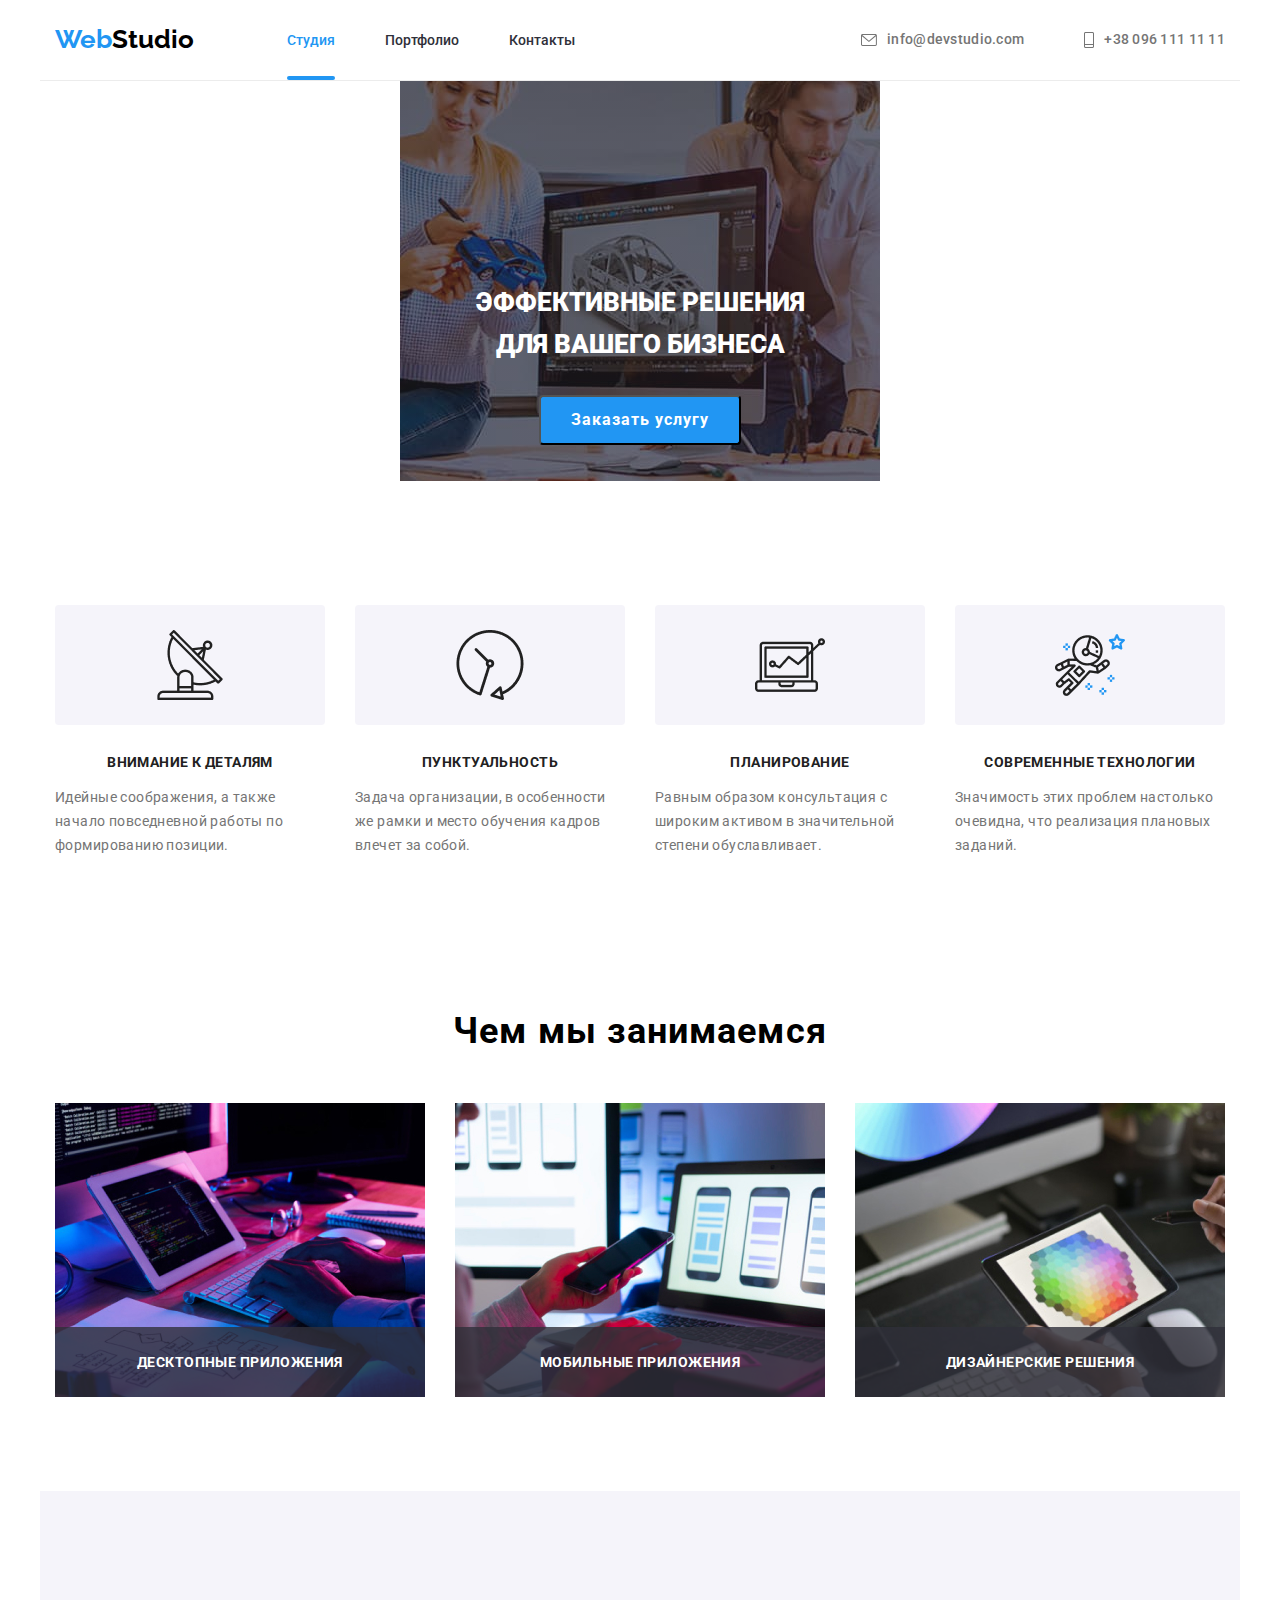
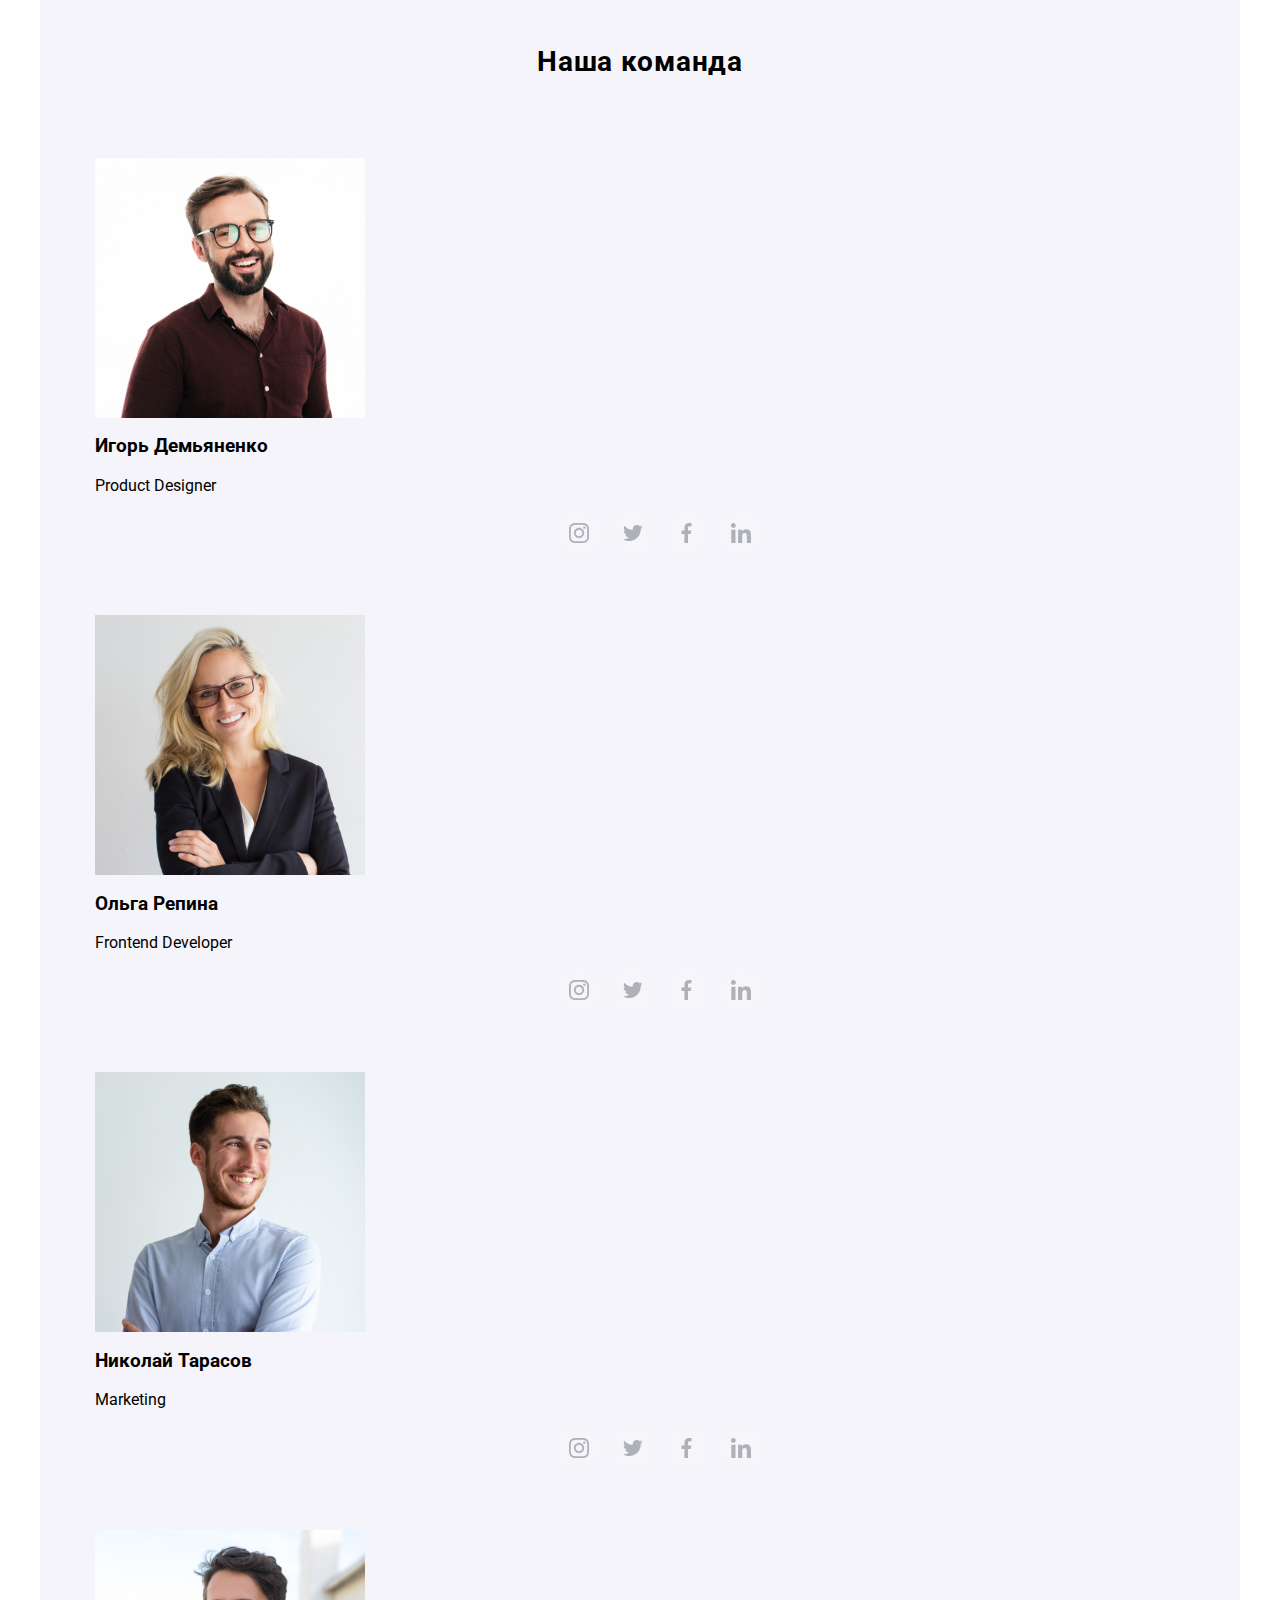
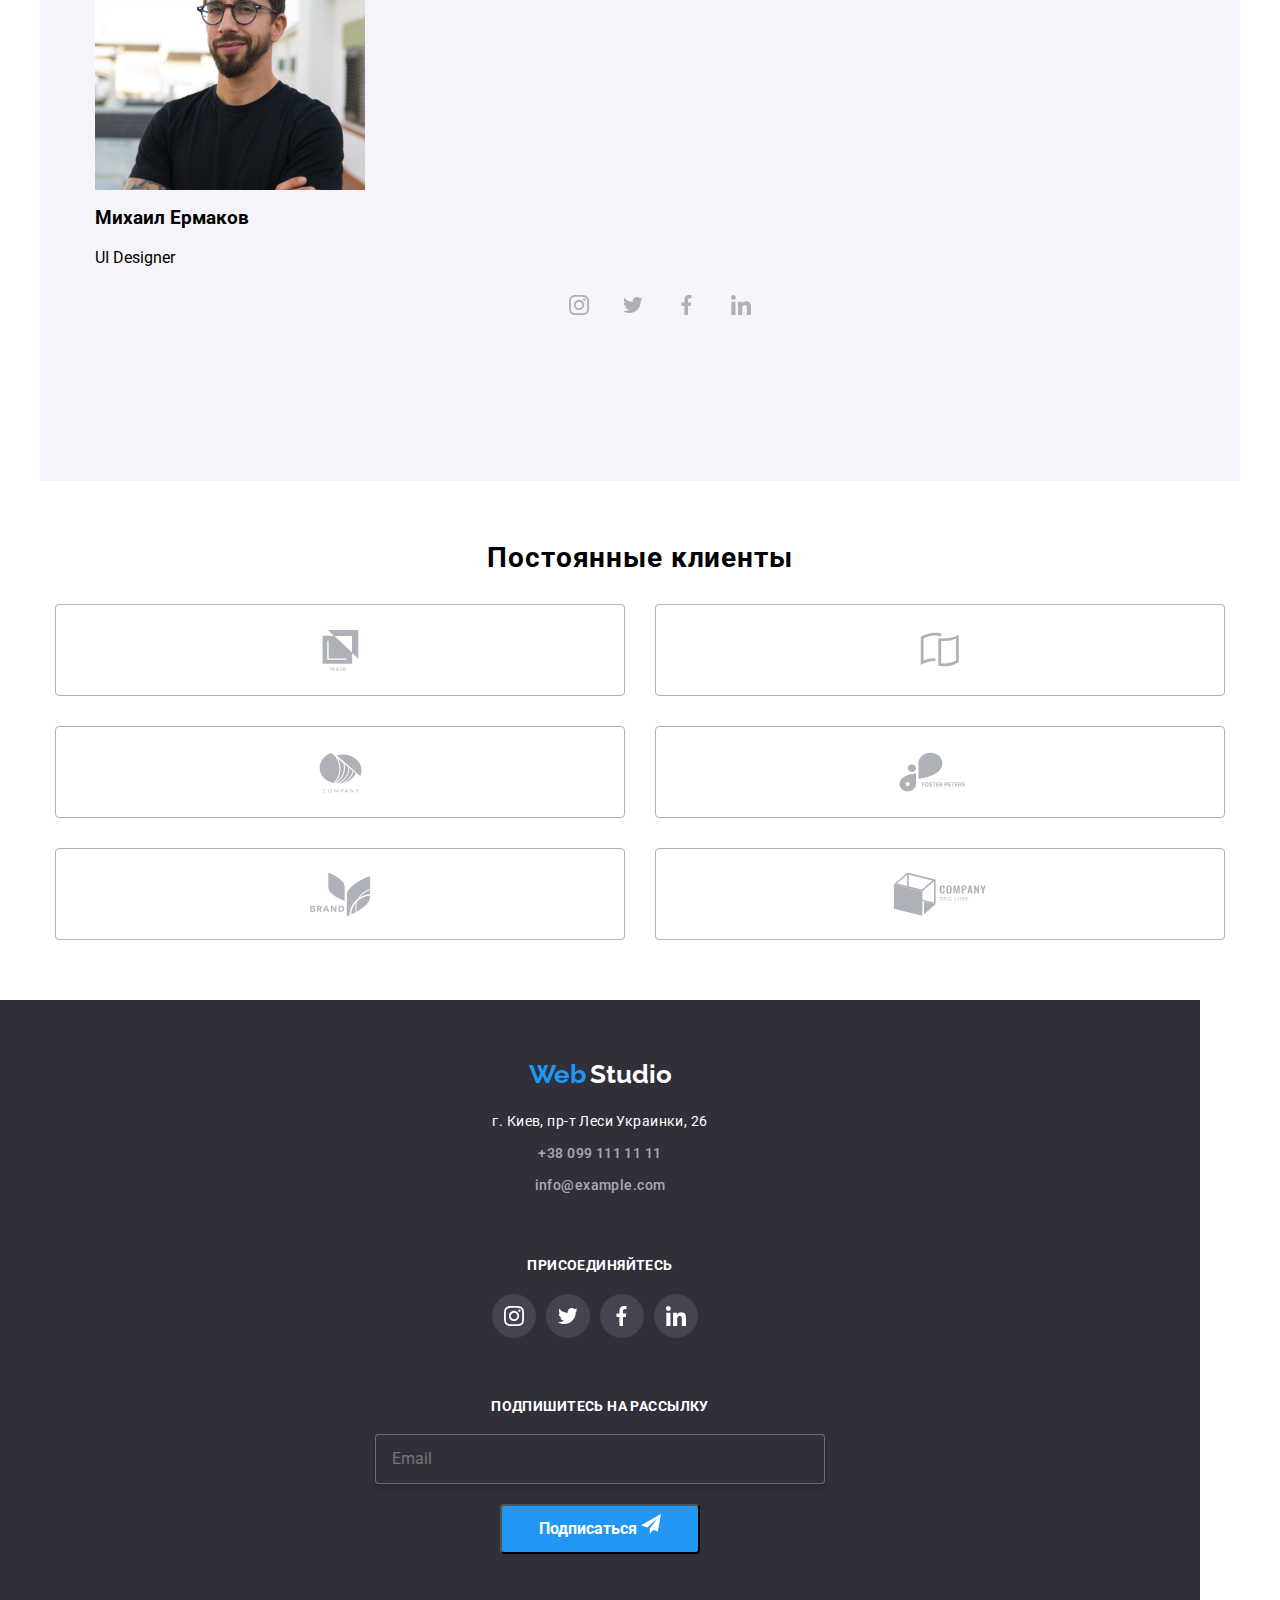
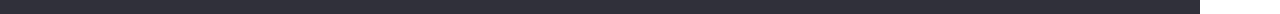
==== commit 848963cb: "Update index.html" ====
--- a/index.html
+++ b/index.html
@@ -129,7 +129,7 @@
           <h2 class="team__title">Наша команда</h2>
             <ul class="team__list">
               <li class="team__person">
-                <img src="images/team-igor.jpg" alt="Игорь Демьяненко" width="100%" height="auto">  
+                <img src="images/team-igor.jpg" alt="Игорь Демьяненко" width="270px" >  
                 <div class="team__person-card">    
                   <h3 class="team__member">Игорь Демьяненко</h3>
                   <p class="team__role">Product Designer</p>
@@ -166,7 +166,7 @@
                 </div> 
               </li>
               <li class="team__person"> 
-                <img src="images/team-olga.jpg" alt="Ольга Репина" width="100%" height="auto">
+                <img src="images/team-olga.jpg" alt="Ольга Репина"  width="270px">
                 <div class="team__person-card">
                   <h3 class="team__member">Ольга Репина</h3>
                   <p class="team__role">Frontend Developer</p>
@@ -201,7 +201,7 @@
                       </li>
                    </ul>
                   <li class="team__person"> 
-                      <img src="images/team-nikolay.jpg" alt="Николай Тарасов" width="100%" height="auto" >
+                      <img src="images/team-nikolay.jpg" alt="Николай Тарасов" width="270px" >
                       <div class="team__person-card">  
                         <h3 class="team__member">Николай Тарасов</h3>
                         <p class="team__role">Marketing</p>
@@ -238,7 +238,7 @@
                       </div>
                   </li>  
                   <li class="team__person"> 
-                    <img src="images/team-michail.jpg" alt="Михаил Ермаков" width="100%" height="auto">
+                    <img src="images/team-michail.jpg" alt="Михаил Ермаков" width="270px">
                     <div class="team__person-card">
                       <h3 class="team__member">Михаил Ермаков</h3>
                       <p class="team__role">UI Designer</p>
--- a/css/main.min.css
+++ b/css/main.min.css
@@ -1,2 +1,2 @@
-html{-webkit-box-sizing:border-box;box-sizing:border-box}*,*::before,*::after{-webkit-box-sizing:inherit;box-sizing:inherit}:root{--primery-text-color: #212121;--title-text-color: #212121;--accent-color: #2196F3}body{background-color:#FFFFFF;font-family:Roboto, sans-serif;margin:0px}a{text-decoration:none}li{list-style:none}img{display:block}.container{width:1200px;padding-right:15px;padding-left:15px;margin-right:auto;margin-left:auto}@media screen and (max-width: 480px), (min-width: 480px){.container{width:480px}}@media screen and (min-width: 768px) and (max-width: 1199px){.container{width:768px}}.header-bottomline{border-bottom:1px solid #ECECEC}@media screen and (max-width: 480px), (min-width: 480px){.logotype{margin:0px}}@media screen and (min-width: 768px) and (max-width: 1199px){.logotype{display:-webkit-box;display:-ms-flexbox;display:flex;margin-right:88px}}.logotype__web{font-family:Raleway;font-size:26px;font-weight:700;color:#2196F3}.logotype__studio{font-family:Raleway;font-size:26px;font-weight:700;color:black}.logotype__footer{display:block}@media screen and (max-width: 480px), (min-width: 480px){.logotype__footer{margin-top:60px;margin-bottom:20px;text-align:center}}.logotype__studio-dark{font-family:Raleway;font-size:26px;font-weight:700;color:#FFFFFF}.menu{display:-webkit-box;display:-ms-flexbox;display:flex;-webkit-box-align:center;-ms-flex-align:center;align-items:center}@media screen and (max-width: 480px), (min-width: 480px){.menu{position:relative;height:60px;-webkit-box-pack:justify;-ms-flex-pack:justify;justify-content:space-between}}@media screen and (min-width: 768px) and (max-width: 1199px){.menu{height:80px;margin:0px}}@media screen and (max-width: 480px), (min-width: 480px){.menu__list{margin:0px;padding:0px;margin-top:48px}.menu__list.menu__list-item:last-child{margin-right:0px}.menu__list li:not(:last-child){margin-right:50px}}@media screen and (max-width: 480px) and (min-width: 768px) and (max-width: 1199px), screen and (min-width: 480px) and (min-width: 768px) and (max-width: 1199px){.menu__list{display:-webkit-box;display:-ms-flexbox;display:flex;margin:0px;padding:0px}}@media screen and (max-width: 480px), (min-width: 480px){.current{position:relative;display:block;width:100%}}@media screen and (max-width: 480px) and (max-width: 480px), screen and (min-width: 480px) and (max-width: 480px), screen and (max-width: 480px) and (min-width: 480px), (min-width: 480px) and (min-width: 480px){.current{padding:0px}}@media screen and (max-width: 480px) and (min-width: 768px) and (max-width: 1199px), screen and (min-width: 480px) and (min-width: 768px) and (max-width: 1199px){.current{padding-top:32px;padding-bottom:32px}}@media screen and (max-width: 480px), (min-width: 480px){.current::after{display:block;position:absolute;content:"";left:0%;bottom:0%;width:100%;height:4px;border-radius:2px;background-color:var(--accent-color)}}@media screen and (max-width: 480px) and (max-width: 480px), screen and (min-width: 480px) and (max-width: 480px), screen and (max-width: 480px) and (min-width: 480px), (min-width: 480px) and (min-width: 480px){.current::after{display:none}}@media screen and (max-width: 480px) and (min-width: 768px) and (max-width: 1199px), screen and (min-width: 480px) and (min-width: 768px) and (max-width: 1199px){.current::after{display:block}}.nav-contacts__list{padding:0px;margin:0px;margin-left:auto}.nav-contacts__list.nav-contacts__item:not(:last-child){margin-right:50px}@media screen and (max-width: 480px), (min-width: 480px){.nav-contacts__list{display:block;margin-top:374px}}@media screen and (min-width: 768px) and (max-width: 1199px){.nav-contacts__list{padding:0px;margin:0px;margin-left:84px}}@media screen and (max-width: 480px), (min-width: 480px){.nav-contacts__item{position:relative;display:block;margin-left:40px}}@media screen and (min-width: 768px) and (max-width: 1199px){.nav-contacts__item{margin:0px;display:-webkit-box;display:-ms-flexbox;display:flex}}@media screen and (max-width: 480px), (min-width: 480px){.nav-phone{position:absolute;bottom:58px;font-size:36px;font-weight:500;color:#2196F3}}.nav-phone .phone-icon{display:none}@media screen and (min-width: 768px) and (max-width: 1199px){.nav-phone .phone-icon{display:block;margin:0px;margin-right:8px}}@media screen and (min-width: 768px) and (max-width: 1199px){.nav-phone{display:block;position:static;font-size:12px;color:#757575}}@media screen and (max-width: 480px), (min-width: 480px){.nav-mail{font-size:24px;color:#757575}}.nav-mail .email-icon{display:none}@media screen and (min-width: 768px) and (max-width: 1199px){.nav-mail .email-icon{display:block;margin:0px;margin-right:8px}}@media screen and (min-width: 768px) and (max-width: 1199px){.nav-mail{display:block;margin-bottom:10px;font-size:12px}}.title-nav{color:#2F303A;-webkit-transition-property:color;transition-property:color;-webkit-transition-duration:250ms;transition-duration:250ms;-webkit-transition-timing-function:cubic-bezier(0.4, 0, 0.2, 1);transition-timing-function:cubic-bezier(0.4, 0, 0.2, 1)}.title-nav:hover,.title-nav:focus{color:#2196F3;outline:none}@media screen and (min-width: 768px) and (max-width: 1199px){.title-nav{display:block;font-style:Roboto;font-weight:500;font-size:14px;font-weight:2%;padding-top:32px;padding-bottom:32px}}@media screen and (max-width: 480px), (min-width: 480px){.menu__list-item{margin-left:40px;padding:0px;font-size:40px;font-weight:500;letter-spacing:2%}}@media screen and (min-width: 768px) and (max-width: 1199px){.menu__list-item{margin:0px;font-size:14px;font-weight:500;letter-spacing:2%}}@media screen and (max-width: 480px), (min-width: 480px){.menu__list-item:not(:last-child){margin-bottom:32px}}@media screen and (max-width: 1199px) and (min-width: 768px){.menu__list-item:not(:last-child){margin:0px;margin-right:50px}}.mobile-button{display:-webkit-inline-box;display:-ms-inline-flexbox;display:inline-flex;padding:0px;margin:0px;border:0px;background-color:transparent}.mobile-button_open{width:24px;height:16px}.mobile-button_close{width:19px;height:19px}.mobile-button .mobile-button_close{display:none}.mobile-button.is-open .mobile-button_open{display:none}.mobile-button.is-open .mobile-button_close{display:block}.mobile-menu.is-open{display:block}.mobile-menu.is-open.mobile-button_close{display:block}@media screen and (max-width: 480px), (min-width: 480px){.mobile-menu{z-index:10;display:none;position:absolute;top:0%;left:0%;width:100%;height:796px;background-color:white}}@media screen and (min-width: 768px) and (max-width: 1199px){.mobile-menu{display:block;z-index:1;width:100%;height:80px;background-color:transparent;position:static}}@media screen and (min-width: 768px) and (max-width: 1199px){.mobile-button{display:none}}@media screen and (max-width: 480px), (min-width: 480px){.mobile-menu-socials__list{display:-webkit-box;display:-ms-flexbox;display:flex;margin-top:64px;margin-bottom:0px}}@media screen and (min-width: 768px) and (max-width: 1199px){.mobile-menu-socials__list{display:none}}@media screen and (max-width: 480px), (min-width: 480px){.mobile-menu-socials__item:not(:last-child){padding-right:10px;border-right:Solid 1px rgba(33,33,33,0.2)}}@media screen and (max-width: 480px), (min-width: 480px){.mobile-menu-socials__item:not(:first-child){padding-left:10px}}@media screen and (max-width: 480px), (min-width: 480px){.mobile-menu-socials__link{display:inline-block;font-family:Roboto;font-size:18px;color:#2196F3;line-height:2%}}@media screen and (min-width: 768px) and (max-width: 1199px){.mobile-menu-socials__link{display:none}}@media screen and (min-width: 768px) and (max-width: 1199px){.nav-tablet{display:-webkit-box;display:-ms-flexbox;display:flex;-webkit-box-align:center;-ms-flex-align:center;align-items:center}}.contacts{margin:0px;padding:0px}@media screen and (max-width: 480px), (min-width: 480px){.contacts{text-align:center}}.contacts__header{display:-webkit-box;display:-ms-flexbox;display:flex;color:#757575;-webkit-transition-property:color;transition-property:color;-webkit-transition-duration:250ms;transition-duration:250ms;-webkit-transition-timing-function:cubic-bezier(0.4, 0, 0.2, 1);transition-timing-function:cubic-bezier(0.4, 0, 0.2, 1)}.contacts__header:hover,.contacts__header:focus{color:var(--accent-color);outline:none}.contacts__footer{font-weight:500;font-size:14px;font-style:normal;line-height:1.7;letter-spacing:0.03em;color:rgba(255,255,255,0.6);-webkit-transition-property:color;transition-property:color;-webkit-transition-duration:250ms;transition-duration:250ms;-webkit-transition-timing-function:cubic-bezier(0.4, 0, 0.2, 1);transition-timing-function:cubic-bezier(0.4, 0, 0.2, 1)}.contacts__footer:hover .contacts__footer:focus{color:var(--accent-color);outline:none}@media screen and (max-width: 480px), (min-width: 480px){.contacts__footer{text-align:center}}.contacts li:not(:last-child){margin-bottom:9px}@media screen and (max-width: 480px), (min-width: 480px){.contacts li:not(:last-child){margin-bottom:8px}}.contact-item:hover{color:var(--accent-color);outline:none}.contact-item:focus{color:var(--accent-color);outline:none}.email-icon{margin-right:10px;fill:currentColor;width:16px;height:12px}.phone-icon{margin-right:10px;margin-left:10px;fill:currentColor;width:10px;height:16px}.main-container{text-align:center;background-image:-webkit-gradient(linear, left top, right top, from(rgba(47,48,58,0.4)), to(rgba(47,48,58,0.4))),url(../images/heroes.jpg);background-image:linear-gradient(to right, rgba(47,48,58,0.4), rgba(47,48,58,0.4)),url(../images/heroes.jpg);background-repeat:no-repeat;background-position:center;background-size:cover}@media screen and (max-width: 480px), (min-width: 480px){.main-container{height:400px;padding-top:118px;width:480px}}@media screen and (min-width: 768px) and (max-width: 1199px){.main-container{width:auto}}.main-title{margin-top:0px;margin-bottom:30px;color:white}@media screen and (max-width: 480px), (min-width: 480px){.main-title{font-size:26px;line-height:42px}}.main-button{padding:8px 30px 8px 30px;font-family:Roboto;background-color:#2196F3;font-size:16px;font-weight:700;color:white;letter-spacing:0.06em;line-height:30px;border-radius:4px}@media screen and (max-width: 480px), (min-width: 480px){.submenu__button:nth-last-child(-n+3){margin-bottom:15px}}@media screen and (max-width: 480px), (min-width: 480px){.advantage{margin-top:30px;margin-bottom:30px;padding-left:0px;padding-right:0px}}@media screen and (min-width: 768px) and (max-width: 1199px){.advantage{margin-top:60px;margin-bottom:60px;height:auto}}.advantage__title{font-size:14px;font-weight:700;color:#212121;letter-spacing:0.03em}@media screen and (max-width: 480px), (min-width: 480px){.advantage__title{text-align:center;margin-top:30px;margin-bottom:10px}}@media screen and (max-width: 480px), (min-width: 480px){.advantage__list-item{width:100%}}@media screen and (min-width: 768px) and (max-width: 1199px){.advantage__list-item{width:calc((100% - 4*15px)/2);margin:15px}}.advantage__list-item::before{display:block;content:"";height:120px;border-radius:4px;background-position:center;background-repeat:no-repeat;background-color:#F5F4FA}@media screen and (max-width: 480px), (min-width: 480px){.advantage__list-item::before{width:100%;margin-right:15px}}@media screen and (min-width: 768px) and (max-width: 1199px){.advantage__list-item::before{display:-webkit-box;display:-ms-flexbox;display:flex;-ms-flex-wrap:wrap;flex-wrap:wrap}}.advantage__list{padding:0px;display:-webkit-box;display:-ms-flexbox;display:flex;-ms-flex-wrap:wrap;flex-wrap:wrap;list-style:none}@media screen and (max-width: 480px), (min-width: 480px){.advantage__list{display:block}}@media screen and (min-width: 768px) and (max-width: 1199px){.advantage__list{margin:-15px;display:-webkit-box;display:-ms-flexbox;display:flex;-ms-flex-wrap:wrap;flex-wrap:wrap}}.advantage__fill{font-family:Roboto;font-size:14px;font-weight:400;letter-spacing:0.03em;line-height:24px}@media screen and (max-width: 480px), (min-width: 480px){.advantage__fill{color:#757575;margin-bottom:30px}}.advantage__list-item:nth-child(1)::before{background-image:url(../images/antenna.png)}.advantage__list-item:nth-child(2)::before{background-image:url(../images/clock.png)}.advantage__list-item:nth-child(3)::before{background-image:url(../images/diagramma.png)}.advantage__list-item:nth-child(4)::before{background-image:url(../images/astronaut1.png)}.works{padding-bottom:94px}@media screen and (max-width: 480px), (min-width: 480px){.works{display:none}}.works__type{position:absolute;font-family:Roboto;font-size:14px;font-style:normal;font-weight:700;line-height:16px;color:#FFFFFF;letter-spacing:0.03em;bottom:27px}.works__list{display:-webkit-box;display:-ms-flexbox;display:flex;margin:0px;padding:0px}@media screen and (max-width: 480px), (min-width: 480px){.works__list{display:none}}.works__list-text{text-transform:uppercase}.works__list-item{position:relative;display:-webkit-box;display:-ms-flexbox;display:flex;-webkit-box-pack:center;-ms-flex-pack:center;justify-content:center;-webkit-box-align:center;-ms-flex-align:center;align-items:center}.works__list-item::before{content:"";position:absolute;bottom:0px;width:100%;height:70px;background-color:rgba(47,48,58,0.8)}.works__list-item:not(:last-child){margin-right:30px}.title__two{margin:0px;margin-bottom:50px;font-size:36px;font-weight:700;color:black;font-family:Roboto;line-height:1.16;text-align:center;letter-spacing:0.03em}@media screen and (max-width: 480px), (min-width: 480px){.title__two{display:none}}.team{background-color:#F5F4FA}@media screen and (max-width: 480px), (min-width: 480px){.team{background-size:cover;padding-bottom:60px}}.team__title{font-size:36px;font-weight:700;color:black;font-family:Roboto;line-height:1.16;text-align:center;letter-spacing:0.03em}@media screen and (max-width: 480px), (min-width: 480px){.team__title{font-size:28px;line-height:33px;margin:0px;padding-top:60px;padding-bottom:30px}}@media screen and (max-width: 480px), (min-width: 480px){.team__list{display:block;margin:0px;padding:0px}}@media screen and (min-width: 768px) and (max-width: 1199px){.team__list{margin:-15px;display:-webkit-box;display:-ms-flexbox;display:flex;-ms-flex-wrap:wrap;flex-wrap:wrap}}@media screen and (min-width: 768px) and (max-width: 1199px){.team__person-card{width:calc((100% - 4*15px)/2);display:block;margin-left:auto;margin-right:auto}}.team__member{text-align:center;font-size:16px;font-weight:500;color:#212121}@media screen and (max-width: 480px), (min-width: 480px){.team__member{display:block;margin:0px;padding-top:30px;padding-bottom:10px}}.team__role{text-align:center;font-size:16px;font-weight:400;color:#757575}@media screen and (max-width: 480px), (min-width: 480px){.team__role{margin:0px;padding-bottom:16px}}.team__person{-webkit-transition-property:-webkit-box-shadow;transition-property:-webkit-box-shadow;transition-property:box-shadow;transition-property:box-shadow, -webkit-box-shadow;-webkit-box-shadow:0px 2px 1px 0px #00000033;box-shadow:0px 2px 1px 0px #00000033;-webkit-box-shadow:0px 1px 1px 0px #00000024;box-shadow:0px 1px 1px 0px #00000024;-webkit-box-shadow:0px 1px 3px 0px #0000001F;box-shadow:0px 1px 3px 0px #0000001F;background-color:white}@media screen and (max-width: 480px), (min-width: 480px){.team__person{margin-bottom:30px}}@media screen and (min-width: 768px) and (max-width: 1199px){.team__person{margin:15px;width:calc((100% - 4*15px)/2)}}@media screen and (max-width: 480px), (min-width: 480px){.clients{margin-bottom:60px}}.clients__title{font-size:36px;font-weight:700;color:black;font-family:Roboto;line-height:1.16;text-align:center;letter-spacing:0.03em}@media screen and (max-width: 480px), (min-width: 480px){.clients__title{margin-top:60px;margin-bottom:30px;font-size:28px;line-height:33px}}.clients__list{display:-webkit-box;display:-ms-flexbox;display:flex;-ms-flex-wrap:wrap;flex-wrap:wrap;margin:0px;padding:0px}@media screen and (max-width: 480px), (min-width: 480px){.clients__list{margin:-15px}}@media screen and (min-width: 768px) and (max-width: 1199px){.clients__list{margin:-15px}}.clients__list-link{display:-webkit-box;display:-ms-flexbox;display:flex;-webkit-box-align:center;-ms-flex-align:center;align-items:center;-webkit-box-pack:center;-ms-flex-pack:center;justify-content:center;border:1px solid;color:#AFB1B8;border-radius:4px;background-repeat:no-repeat;background-position:center;-webkit-transition-property:color;transition-property:color;-webkit-transition-duration:250ms;transition-duration:250ms;-webkit-transition-timing-function:cubic-bezier(0.4, 0, 0.2, 1);transition-timing-function:cubic-bezier(0.4, 0, 0.2, 1)}.clients__list-link:hover,.clients__list-link:focus{color:var(--accent-color);cursor:pointer;outline:none}.clients__list-link:hover .company-icons,.clients__list-link:focus .company-icons{fill:currentColor;outline:none}@media screen and (max-width: 480px), (min-width: 480px){.clients__list-link{height:92px}}@media screen and (min-width: 768px) and (max-width: 1199px){.clients__list-link{margin:0px}}@media screen and (max-width: 480px), (min-width: 480px){.clients__list-item{-ms-flex-wrap:wrap;flex-wrap:wrap;width:calc((100% - 4*15px)/2);margin:15px}}@media screen and (min-width: 768px) and (max-width: 1199px){.clients__list-item{-ms-flex-wrap:wrap;flex-wrap:wrap;width:calc((100% - 6*15px)/3);margin:15px}}.company1-icon{height:41px;width:47px;fill:currentColor}.company2-icon{height:52px;width:40px;fill:currentColor}.company3-icon{height:41px;width:43px;fill:currentColor}.company4-icon{height:40px;width:84px;fill:currentColor}.company5-icon{height:45px;width:63px;fill:currentColor}.company6-icon{height:44px;width:94px;fill:currentColor}.social__container{display:-webkit-box;display:-ms-flexbox;display:flex;-webkit-box-align:center;-ms-flex-align:center;align-items:center;-webkit-box-pack:center;-ms-flex-pack:center;justify-content:center;margin:0px;padding:0px;margin-left:auto;margin-right:auto;width:44px;height:44px;background-color:rgba(255,255,255,0.1);border-radius:50%;-webkit-transition-property:background-color;transition-property:background-color;-webkit-transition-duration:250ms;transition-duration:250ms;-webkit-transition-timing-function:cubic-bezier(0.4, 0, 0.2, 1);transition-timing-function:cubic-bezier(0.4, 0, 0.2, 1)}.social__container:hover,.social__container:focus{background-color:var(--accent-color);border-radius:50%;outline:none}.social__container:hover .social-instagram,.social__container:focus .social-instagram{fill:#FFFFFF;outline:none}.social__container:hover .social-twitter,.social__container:focus .social-twitter{fill:#FFFFFF;outline:none}.social__container:hover .social-facebook,.social__container:focus .social-facebook{fill:#FFFFFF;outline:none}.social__container:hover .social-linkedin,.social__container:focus .social-linkedin{fill:#FFFFFF;outline:none}.social__list{display:-webkit-box;display:-ms-flexbox;display:flex;margin:0px;padding:0px;margin-left:auto;margin-right:auto;-webkit-box-align:center;-ms-flex-align:center;align-items:center}@media screen and (max-width: 480px), (min-width: 480px){.social__list{-webkit-box-pack:center;-ms-flex-pack:center;justify-content:center;margin-bottom:60px}}@media screen and (min-width: 768px) and (max-width: 1199px){.social__list{margin-bottom:0px;padding-bottom:24px}}.social__list-item:not(:last-child){margin-right:10px}.social-instagram{fill:#AFB1B8;width:20px;height:20px;-webkit-transition-property:fill;transition-property:fill;-webkit-transition-duration:250ms;transition-duration:250ms;-webkit-transition-timing-function:cubic-bezier(0.4, 0, 0.2, 1);transition-timing-function:cubic-bezier(0.4, 0, 0.2, 1)}.social-twitter{fill:#AFB1B8;width:20px;height:20px;-webkit-transition-property:fill;transition-property:fill;-webkit-transition-duration:250ms;transition-duration:250ms;-webkit-transition-timing-function:cubic-bezier(0.4, 0, 0.2, 1);transition-timing-function:cubic-bezier(0.4, 0, 0.2, 1)}.social-facebook{fill:#AFB1B8;width:20px;height:20px;-webkit-transition-property:fill;transition-property:fill;-webkit-transition-duration:250ms;transition-duration:250ms;-webkit-transition-timing-function:cubic-bezier(0.4, 0, 0.2, 1);transition-timing-function:cubic-bezier(0.4, 0, 0.2, 1)}.social-linkedin{fill:#AFB1B8;width:20px;height:20px;-webkit-transition-property:fill;transition-property:fill;-webkit-transition-duration:250ms;transition-duration:250ms;-webkit-transition-timing-function:cubic-bezier(0.4, 0, 0.2, 1);transition-timing-function:cubic-bezier(0.4, 0, 0.2, 1)}.footer{display:-webkit-box;display:-ms-flexbox;display:flex;-webkit-box-align:baseline;-ms-flex-align:baseline;align-items:baseline;background-color:#2f303a}@media screen and (max-width: 480px), (min-width: 480px){.footer{display:block}}@media screen and (min-width: 768px) and (max-width: 1199px){.footer-planshet{display:-webkit-box;display:-ms-flexbox;display:flex;-ms-flex-pack:distribute;justify-content:space-around;-webkit-box-align:baseline;-ms-flex-align:baseline;align-items:baseline}}@media screen and (max-width: 480px), (min-width: 480px){.footer-contacts{display:block;-webkit-box-align:baseline;-ms-flex-align:baseline;align-items:baseline;margin-left:auto;margin-right:auto;margin-bottom:60px}}@media screen and (max-width: 480px), (min-width: 480px){.footer-contacts{display:-webkit-box;display:-ms-flexbox;display:flex;-webkit-box-orient:vertical;-webkit-box-direction:normal;-ms-flex-direction:column;flex-direction:column;-webkit-box-align:center;-ms-flex-align:center;align-items:center}}.footer__parts{display:-webkit-box;display:-ms-flexbox;display:flex;-webkit-box-orient:vertical;-webkit-box-direction:normal;-ms-flex-direction:column;flex-direction:column;-webkit-box-align:baseline;-ms-flex-align:baseline;align-items:baseline}@media screen and (max-width: 480px), (min-width: 480px){.footer__parts{-webkit-box-align:stretch;-ms-flex-align:stretch;align-items:stretch}}.footer__socials{display:-webkit-box;display:-ms-flexbox;display:flex;-webkit-box-orient:vertical;-webkit-box-direction:normal;-ms-flex-direction:column;flex-direction:column}@media screen and (max-width: 480px), (min-width: 480px){.footer__socials{width:50%;text-align:center;-webkit-box-align:baseline;-ms-flex-align:baseline;align-items:baseline;margin-left:0}}.join-us{text-transform:uppercase;font-weight:700;font-size:14px;color:#FFFFFF;font-family:Roboto;line-height:1.16;letter-spacing:0.03em}@media screen and (max-width: 480px), (min-width: 480px){.join-us{display:block;margin-right:auto;margin-left:auto;margin-bottom:20px;text-align:center}}.social__list-link{display:-webkit-box;display:-ms-flexbox;display:flex;margin-right:10px}.social__list-link .social-instagram{fill:#FFFFFF}.social__list-link .social-twitter{fill:#FFFFFF}.social__list-link .social-facebook{fill:#FFFFFF}.social__list-link .social-linkedin{fill:#FFFFFF}.address{font-style:normal;font-size:14px;font-weight:400;line-height:1.7;letter-spacing:0.03em;color:#FFFFFF}@media screen and (max-width: 480px), (min-width: 480px){.address{margin-bottom:8px}}@media screen and (min-width: 768px) and (max-width: 1199px){.address{display:block}}.subscribe{display:-webkit-box;display:-ms-flexbox;display:flex;text-transform:uppercase;font-weight:700;font-size:14px;color:#FFFFFF;font-family:Roboto;line-height:1.16;letter-spacing:0.03em}@media screen and (max-width: 480px), (min-width: 480px){.subscribe{-webkit-box-orient:vertical;-webkit-box-direction:normal;-ms-flex-direction:column;flex-direction:column;margin:0px;margin-bottom:20px}}.subscribe__button{width:200px;height:50px;text-align:center;font-weight:700;font-size:16px;color:#FFFFFF;font-family:Roboto;line-height:30px;letter-spacing:6%;background-color:#2196F3;border-radius:4px}@media screen and (max-width: 480px), (min-width: 480px){.subscribe__button{text-align:center;margin-top:20px;margin-bottom:60px}}.subscribe__block{display:-webkit-box;display:-ms-flexbox;display:flex;-webkit-box-orient:vertical;-webkit-box-direction:normal;-ms-flex-direction:column;flex-direction:column;-webkit-box-align:center;-ms-flex-align:center;align-items:center}.footer__subscribe input[type="email"]{width:358px;height:50px;padding-left:16px;background-color:#2F303A;border:1px solid #FFFFFF4D;border-radius:4px;-webkit-box-shadow:0px 4px 4px 0px #00000026;box-shadow:0px 4px 4px 0px #00000026;font-family:Roboto;font-size:16px;font-style:normal;font-weight:400;line-height:20px;letter-spacing:3%;color:rgba(255,255,255,0.6)}@media screen and (max-width: 480px), (min-width: 480px){.footer__subscribe input[type="email"]{width:450px}}@media screen and (max-width: 480px), (min-width: 480px){.footer__subscribe{width:100%;text-align:center}}.backdrop{position:fixed;top:0px;right:0px;width:100%;height:100%;background-color:rgba(0,0,0,0.2);opacity:1;-webkit-transition:opacity 600ms cubic-bezier(0.4, 0, 0.2, 1);transition:opacity 600ms cubic-bezier(0.4, 0, 0.2, 1)}.backdrop.is-hidden{opacity:0;pointer-events:none;visibility:hidden}.backdrop.is-hidden.modal{-webkit-transform:translate(-50%, -50%) scale(1.1);transform:translate(-50%, -50%) scale(1.1)}.modal{position:absolute;top:50%;left:50%;-webkit-transform:translate(-50%, -50%) scale(0.9);transform:translate(-50%, -50%) scale(0.9);width:528px;background-color:#FFFFFF;-webkit-transition:visibility 250ms cubic-bezier(0.4, 0, 0.2, 1),-webkit-transform 250ms cubic-bezier(0.4, 0, 0.2, 1);transition:visibility 250ms cubic-bezier(0.4, 0, 0.2, 1),-webkit-transform 250ms cubic-bezier(0.4, 0, 0.2, 1);transition:transform 250ms cubic-bezier(0.4, 0, 0.2, 1),visibility 250ms cubic-bezier(0.4, 0, 0.2, 1);transition:transform 250ms cubic-bezier(0.4, 0, 0.2, 1),visibility 250ms cubic-bezier(0.4, 0, 0.2, 1),-webkit-transform 250ms cubic-bezier(0.4, 0, 0.2, 1)}.button-close{position:absolute;top:0;right:0;margin-top:8px;margin-right:8px;width:30px;height:30px;background-color:#FFFFFF;border-radius:50%;border-color:rgba(0,0,0,0.1)}.close{fill:black;width:11px;height:11px;-webkit-transition-property:color;transition-property:color;-webkit-transition-duration:250ms;transition-duration:250ms;-webkit-transition-timing-function:cubic-bezier(0.4, 0, 0.2, 1);transition-timing-function:cubic-bezier(0.4, 0, 0.2, 1)}.close:focus,.close:hover{fill:#2196F3}.button-close:focus .close,.button-close:hover .close{fill:#2196F3}textarea{margin-bottom:20px;padding-left:16px;padding-top:12px;height:120px;resize:none;border-color:rgba(33,33,33,0.2);border-radius:4px;font-style:roboto;font-weight:normal;font-size:12px;line-height:14px;letter-spacing:1%;color:rgba(117,117,117,0.5);-webkit-transition-property:outline-color;transition-property:outline-color;-webkit-transition-duration:250ms;transition-duration:250ms;-webkit-transition-timing-function:cubic-bezier(0.4, 0, 0.2, 1);transition-timing-function:cubic-bezier(0.4, 0, 0.2, 1)}textarea:focus{outline-color:#2196F3}.form{margin-left:40px;margin-right:40px}@media screen and (max-width: 480px), (min-width: 480px){.form{width:450px;height:609px}}.form-field input{padding:0px;padding-left:42px;height:40px;border-color:#21212133;border-radius:4px}.form-comment{margin-top:40px;margin-bottom:12px;font-style:roboto;font-weight:700;font-size:20px;line-height:23px;letter-spacing:3%;text-align:center}.icon-human{position:absolute;top:50%;left:15px;width:12px;height:12px;-webkit-transition-property:fill;transition-property:fill;-webkit-transition-duration:250ms;transition-duration:250ms;-webkit-transition-timing-function:cubic-bezier(0.4, 0, 0.2, 1);transition-timing-function:cubic-bezier(0.4, 0, 0.2, 1)}.icon-email2{position:absolute;top:50%;left:15px;width:15px;height:12px;fill:currentColor;-webkit-transition-property:fill;transition-property:fill;-webkit-transition-duration:250ms;transition-duration:250ms;-webkit-transition-timing-function:cubic-bezier(0.4, 0, 0.2, 1);transition-timing-function:cubic-bezier(0.4, 0, 0.2, 1)}.icon-phone-call{position:absolute;top:50%;left:15px;width:13px;height:13px;fill:currentColor;-webkit-transition-property:fill;transition-property:fill;-webkit-transition-duration:250ms;transition-duration:250ms;-webkit-transition-timing-function:cubic-bezier(0.4, 0, 0.2, 1);transition-timing-function:cubic-bezier(0.4, 0, 0.2, 1)}.label-name{padding-bottom:4px;font-style:roboto;font-weight:normal;font-size:12px;line-height:14px;letter-spacing:1%;color:#757575}.form-input{-webkit-transition-property:outline-color;transition-property:outline-color;-webkit-transition-duration:250ms;transition-duration:250ms;-webkit-transition-timing-function:cubic-bezier(0.4, 0, 0.2, 1);transition-timing-function:cubic-bezier(0.4, 0, 0.2, 1)}.form-field{position:relative;display:-webkit-box;display:-ms-flexbox;display:flex;-webkit-box-orient:vertical;-webkit-box-direction:normal;-ms-flex-direction:column;flex-direction:column;margin-bottom:10px}.form-field:hover .form-input,.form-field:focus .form-input{outline-color:#2196F3}.form-field:hover .icon-human,.form-field:focus .icon-human{fill:#2196F3}.form-field:hover .icon-email2,.form-field:focus .icon-email2{fill:#2196F3}.form-field:hover .icon-phone-call,.form-field:focus .icon-phone-call{fill:#2196F3}.contract-terms{text-decoration:underline;color:#2196F3}.button-submit{margin-bottom:40px;margin-left:124px;height:50px;width:200px;background-color:#2196F3;border-radius:4px;border-color:transparent;color:#EEEEEE;-webkit-box-shadow:0px 4px 4px 0px #00000026;box-shadow:0px 4px 4px 0px #00000026}.checkbox-label-name{display:inline-block;margin-bottom:30px;font-style:roboto;font-weight:400;font-size:14px;line-height:24px;letter-spacing:3%;color:#757575}.checkbox{-webkit-appearance:none;-moz-appearance:none;appearance:none}.icon-checkbox{display:inline-block;width:15px;height:15px;border:2px solid #212121;border-radius:4px;-webkit-transition-property:background-color, color, border-color;transition-property:background-color, color, border-color;-webkit-transition-duration:250ms;transition-duration:250ms;-webkit-transition-timing-function:cubic-bezier(0.4, 0, 0.2, 1);transition-timing-function:cubic-bezier(0.4, 0, 0.2, 1)}.checkbox:checked+.icon-checkbox{border-color:#2196F3;background-color:#2196F3;background-image:url(../images/icon-check.svg);background-size:contain;background-origin:border-box}@media screen and (max-width: 480px), (min-width: 480px){.header-mobile{position:relative;width:480px}}@media screen and (min-width: 768px) and (max-width: 1199px){.header-mobile{width:768px}}@media screen and (max-width: 480px), (min-width: 480px){.header-mobile{width:480px}}@media screen and (min-width: 768px) and (max-width: 1199px){.header-mobile{width:768px}}@media screen and (max-width: 480px), (min-width: 480px){.main{width:480px}}@media screen and (min-width: 768px) and (max-width: 1199px){.main{width:768px}}@media screen and (max-width: 480px), (min-width: 480px){.footer{width:480px}}@media screen and (min-width: 768px) and (max-width: 1199px){.footer{width:768px}}.submenu__button{padding-left:22px;padding-top:6px;padding-right:22px;padding-bottom:6px;font-size:16px;font-weight:500;line-height:26px;border:transparent;border-radius:4px;text-align:center;-webkit-transition-property:background-color, color, -webkit-box-shadow;transition-property:background-color, color, -webkit-box-shadow;transition-property:box-shadow, background-color, color;transition-property:box-shadow, background-color, color, -webkit-box-shadow;-webkit-transition-duration:250ms;transition-duration:250ms;-webkit-transition-timing-function:cubic-bezier(0.4, 0, 0.2, 1);transition-timing-function:cubic-bezier(0.4, 0, 0.2, 1)}.submenu__button:hover,.submenu__button:focus{color:white;background-color:#2196F3;-webkit-box-shadow:0px 2px 2px 0px #0000001F, 0px 1px 2px 0px #00000014, 0px 3px 1px 0px #0000001A;box-shadow:0px 2px 2px 0px #0000001F, 0px 1px 2px 0px #00000014, 0px 3px 1px 0px #0000001A;outline:none}.project__title{margin:0px;padding:0px;margin-bottom:4px;font-size:18px;font-weight:700;color:#212121;font-family:Roboto;line-height:2;letter-spacing:0.06em}.project__type{margin:0px;padding:0px;font-size:16px;font-weight:400;color:#757575}.project__card{position:relative;overflow:hidden}.portfolio{padding-top:94px;padding-bottom:94px}@media screen and (max-width: 480px), (min-width: 480px){.portfolio{padding:0px;margin-top:94px}}.portfolio__menu{margin-bottom:50px}.portfolio__menu li:not(:last-child){margin-right:8px}.portfolio__submenu{display:-webkit-box;display:-ms-flexbox;display:flex;margin:0px;padding:0px;list-style:none}@media screen and (max-width: 480px), (min-width: 480px){.portfolio__submenu{display:-webkit-box;display:-ms-flexbox;display:flex;-ms-flex-wrap:wrap;flex-wrap:wrap;-ms-flex-line-pack:start;align-content:flex-start}}@media screen and (min-width: 768px) and (max-width: 1199px){.portfolio__submenu{-webkit-box-pack:center;-ms-flex-pack:center;justify-content:center}}.portfolio__section{padding-bottom:94px}.portfolio__list{display:-webkit-box;display:-ms-flexbox;display:flex;-ms-flex-wrap:wrap;flex-wrap:wrap;margin:0px;margin-left:-30px;margin-top:-30px;padding:0px}@media screen and (max-width: 480px), (min-width: 480px){.portfolio__list{display:block;padding:0px;margin:0px;margin-bottom:60px}}@media screen and (min-width: 768px) and (max-width: 1199px){.portfolio__list{display:-webkit-box;display:-ms-flexbox;display:flex;-ms-flex-wrap:wrap;flex-wrap:wrap;margin:-15px}}@media screen and (max-width: 480px), (min-width: 480px){.portfolio__item{display:block;padding:0px;margin:0px}}@media screen and (min-width: 768px) and (max-width: 1199px){.portfolio__item{width:calc((100% - 4*15px)/2);margin:15px}}.portfolio__card{padding-top:20px;padding-bottom:20px;padding-left:24px;padding-right:24px;border-left:1px solid #EEEEEE;border-right:1px solid #EEEEEE;border-bottom:1px solid #EEEEEE}@media screen and (min-width: 768px) and (max-width: 1199px){.portfolio__card{-webkit-box-flex:1;-ms-flex-positive:1;flex-grow:1}}.portfolio__card-text{display:inline-block;position:absolute;padding:63px 24px 63px 24px;margin:0px;top:0;left:0;width:100%;height:100%;font-family:Roboto;font-size:18px;font-weight:400;line-height:28px;letter-spacing:35;opacity:0;color:#FFFFFF;background-color:var(--accent-color);-webkit-transform:translateY(100%);transform:translateY(100%);-webkit-transition:opacity 500ms cubic-bezier(0.4, 0, 0.2, 1),-webkit-transform 250ms cubic-bezier(0.4, 0, 0.2, 1);transition:opacity 500ms cubic-bezier(0.4, 0, 0.2, 1),-webkit-transform 250ms cubic-bezier(0.4, 0, 0.2, 1);transition:transform 250ms cubic-bezier(0.4, 0, 0.2, 1),opacity 500ms cubic-bezier(0.4, 0, 0.2, 1);transition:transform 250ms cubic-bezier(0.4, 0, 0.2, 1),opacity 500ms cubic-bezier(0.4, 0, 0.2, 1),-webkit-transform 250ms cubic-bezier(0.4, 0, 0.2, 1)}.portfolio__card-text:hover,.portfolio__card-text:focus{opacity:0.9;-webkit-transform:translateY(0%);transform:translateY(0%)}.portfolio__item-link{display:inline-block;-webkit-transition-property:-webkit-box-shadow 250ms cubic-bezier(0.4, 0, 0.2, 1);transition-property:-webkit-box-shadow 250ms cubic-bezier(0.4, 0, 0.2, 1);transition-property:box-shadow 250ms cubic-bezier(0.4, 0, 0.2, 1);transition-property:box-shadow 250ms cubic-bezier(0.4, 0, 0.2, 1), -webkit-box-shadow 250ms cubic-bezier(0.4, 0, 0.2, 1)}.portfolio__item-link:hover .portfolio__card-text,.portfolio__item-link:focus .portfolio__card-text{opacity:0.9;-webkit-transform:translateY(0%);transform:translateY(0%)}.portfolio__item-link:hover,.portfolio__item-link:focus{-webkit-box-shadow:1px 4px 6px 0px #00000029, 0px 4px 4px 0px #462c2c0f, 0px 1px 1px 0px #0000001F;box-shadow:1px 4px 6px 0px #00000029, 0px 4px 4px 0px #462c2c0f, 0px 1px 1px 0px #0000001F;outline:none}@media screen and (max-width: 480px), (min-width: 480px){.portfolio__item-link{display:-webkit-box;display:-ms-flexbox;display:flex;height:100%;-webkit-box-orient:vertical;-webkit-box-direction:normal;-ms-flex-direction:column;flex-direction:column;-webkit-box-flex:1;-ms-flex-positive:1;flex-grow:1}}@media screen and (max-width: 480px), (min-width: 480px){.portfolio__item:not(:last-child){margin-bottom:30px}}
+html{-webkit-box-sizing:border-box;box-sizing:border-box}*,*::before,*::after{-webkit-box-sizing:inherit;box-sizing:inherit}:root{--primery-text-color: #212121;--title-text-color: #212121;--accent-color: #2196F3}body{background-color:#FFFFFF;font-family:Roboto, sans-serif;margin:0px}a{text-decoration:none}li{list-style:none}img{display:block}.container{padding-right:15px;padding-left:15px;margin-right:auto;margin-left:auto}@media screen and (max-width: 480px), (min-width: 480px){.container{width:480px}}@media screen and (min-width: 768px) and (max-width: 1199px){.container{width:768px}}@media screen and (min-width: 1200px){.container{width:1200px}}.header-bottomline{border-bottom:1px solid #ECECEC}@media screen and (max-width: 480px), (min-width: 480px){.logotype{margin:0px}}@media screen and (min-width: 768px) and (max-width: 1199px){.logotype{display:-webkit-box;display:-ms-flexbox;display:flex;margin-right:88px;-webkit-box-align:center;-ms-flex-align:center;align-items:center}}@media screen and (min-width: 1200px){.logotype{display:-webkit-box;display:-ms-flexbox;display:flex;margin-right:93px}}.logotype__web{font-family:Raleway;font-size:26px;font-weight:700;color:#2196F3}.logotype__studio{font-family:Raleway;font-size:26px;font-weight:700;color:black}.logotype__footer{display:block}@media screen and (max-width: 480px), (min-width: 480px){.logotype__footer{margin-top:60px;margin-bottom:20px;text-align:center}}.logotype__studio-dark{font-family:Raleway;font-size:26px;font-weight:700;color:#FFFFFF}.menu{display:-webkit-box;display:-ms-flexbox;display:flex}@media screen and (max-width: 480px), (min-width: 480px){.menu{position:relative;height:60px;-webkit-box-align:center;-ms-flex-align:center;align-items:center}}@media screen and (min-width: 768px) and (max-width: 1199px){.menu{position:static;height:80px;margin:0px}}@media screen and (min-width: 1200px){.menu{position:static;-webkit-box-align:center;-ms-flex-align:center;align-items:center;height:80px}}@media screen and (max-width: 480px), (min-width: 480px){.menu__list{margin:0px;padding:0px;margin-top:48px}.menu__list.menu__list-item:not(:last-child){margin-right:50px}}@media screen and (max-width: 480px) and (min-width: 768px) and (max-width: 1199px), screen and (min-width: 480px) and (min-width: 768px) and (max-width: 1199px){.menu__list{display:-webkit-box;display:-ms-flexbox;display:flex;margin:0px;padding:0px}.menu__list-item:not(:last-child){margin-right:50px}}@media screen and (max-width: 480px) and (min-width: 1200px), screen and (min-width: 480px) and (min-width: 1200px){.menu__list{display:-webkit-box;display:-ms-flexbox;display:flex;margin:0px;padding:0px}.menu__list.menu__list-itemi:not(:last-child){margin-right:50px}}@media screen and (max-width: 480px), (min-width: 480px){.current{position:relative;display:block;padding-top:32px;padding-bottom:32px;width:100%}}@media screen and (max-width: 480px) and (max-width: 480px), screen and (min-width: 480px) and (max-width: 480px), screen and (max-width: 480px) and (min-width: 480px), (min-width: 480px) and (min-width: 480px){.current{display:none}}@media screen and (max-width: 480px) and (min-width: 768px) and (max-width: 1199px), screen and (min-width: 480px) and (min-width: 768px) and (max-width: 1199px){.current{display:block}}@media screen and (max-width: 480px) and (min-width: 1200px), screen and (min-width: 480px) and (min-width: 1200px){.current{display:block}}@media screen and (max-width: 480px), (min-width: 480px){.current::after{display:block;position:absolute;content:"";left:0%;bottom:0%;width:100%;height:4px;border-radius:2px;background-color:var(--accent-color)}}@media screen and (max-width: 480px) and (max-width: 480px), screen and (min-width: 480px) and (max-width: 480px), screen and (max-width: 480px) and (min-width: 480px), (min-width: 480px) and (min-width: 480px){.current::after{display:none}}@media screen and (max-width: 480px) and (min-width: 768px) and (max-width: 1199px), screen and (min-width: 480px) and (min-width: 768px) and (max-width: 1199px){.current::after{display:block}}@media screen and (max-width: 480px) and (min-width: 1200px), screen and (min-width: 480px) and (min-width: 1200px){.current::after{display:block}}@media screen and (max-width: 480px) and (max-width: 480px), screen and (min-width: 480px) and (max-width: 480px), screen and (max-width: 480px) and (min-width: 480px), (min-width: 480px) and (min-width: 480px){.menu__list-item:not(:last-child){margin-bottom:32px}}@media screen and (max-width: 480px) and (max-width: 1199px) and (min-width: 768px), screen and (min-width: 480px) and (max-width: 1199px) and (min-width: 768px){.menu__list-item:not(:last-child){margin:0px;margin-right:50px}}@media screen and (max-width: 480px) and (min-width: 1200px), screen and (min-width: 480px) and (min-width: 1200px){.menu__list-item:not(:last-child){margin-bottom:0px;margin-right:50px}}@media screen and (max-width: 480px) and (min-width: 768px) and (max-width: 1199px), screen and (min-width: 480px) and (min-width: 768px) and (max-width: 1199px){.nav-tablet{display:-webkit-box;display:-ms-flexbox;display:flex;-webkit-box-align:center;-ms-flex-align:center;align-items:center}}@media screen and (max-width: 480px) and (min-width: 1200px), screen and (min-width: 480px) and (min-width: 1200px){.nav-tablet{display:-webkit-box;display:-ms-flexbox;display:flex;-webkit-box-align:center;-ms-flex-align:center;align-items:center;width:100%}}@media screen and (max-width: 480px), (min-width: 480px){.nav-contacts__list{display:block;margin-top:374px}}@media screen and (min-width: 768px) and (max-width: 1199px){.nav-contacts__list{padding:0px;margin:0px;margin-left:84px}}@media screen and (min-width: 1200px){.nav-contacts__list{display:-webkit-box;display:-ms-flexbox;display:flex;padding:0px;margin:0px;margin-left:auto}}@media screen and (min-width: 1200px){.nav-contacts__list .nav-contacts__item:not(:last-child){margin-right:50px}}@media screen and (max-width: 480px), (min-width: 480px){.nav-contacts__item{position:relative;display:block;margin-left:40px}}@media screen and (min-width: 768px) and (max-width: 1199px){.nav-contacts__item{margin:0px;display:-webkit-box;display:-ms-flexbox;display:flex}}@media screen and (min-width: 1200px){.nav-contacts__item{display:-webkit-box;display:-ms-flexbox;display:flex;position:static;margin-left:0px}}@media screen and (max-width: 480px), (min-width: 480px){.nav-phone{position:absolute;bottom:58px;font-size:36px;font-weight:500;color:#2196F3}}.nav-phone .phone-icon{display:none}@media screen and (min-width: 768px) and (max-width: 1199px){.nav-phone .phone-icon{display:block;margin:0px;margin-right:8px}}@media screen and (min-width: 1200px){.nav-phone .phone-icon{display:block;position:static}}@media screen and (min-width: 768px) and (max-width: 1199px){.nav-phone{display:block;position:static;font-size:12px;color:#757575}}@media screen and (min-width: 1200px){.nav-phone{display:block;position:static}}@media screen and (max-width: 480px), (min-width: 480px){.nav-mail{font-size:24px;color:#757575}}.nav-mail .email-icon{display:none}@media screen and (min-width: 768px) and (max-width: 1199px){.nav-mail .email-icon{display:block;margin:0px;margin-right:8px}}@media screen and (min-width: 1200px){.nav-mail .email-icon{display:block;position:static}}@media screen and (min-width: 768px) and (max-width: 1199px){.nav-mail{display:block;margin-bottom:10px;font-size:12px}}@media screen and (min-width: 1200px){.nav-mail{display:block}}.title-nav{color:#2F303A;-webkit-transition-property:color;transition-property:color;-webkit-transition-duration:250ms;transition-duration:250ms;-webkit-transition-timing-function:cubic-bezier(0.4, 0, 0.2, 1);transition-timing-function:cubic-bezier(0.4, 0, 0.2, 1)}.title-nav:hover,.title-nav:focus{color:#2196F3;outline:none}@media screen and (min-width: 768px) and (max-width: 1199px){.title-nav{display:block;font-style:Roboto;font-weight:500;font-size:14px;font-weight:2%;padding-top:32px;padding-bottom:32px}}@media screen and (min-width: 1200px){.title-nav{display:block;padding-top:32px;padding-bottom:32px;font-size:14px;font-weight:500;color:#2F303A}.title-nav:hover,.title-nav:focus{color:#2196F3;outline:none}}.contacts{margin:0px;padding:0px}@media screen and (max-width: 480px), (min-width: 480px){.contacts{text-align:center}}.contacts__header{display:-webkit-box;display:-ms-flexbox;display:flex;color:#757575;-webkit-transition-property:color;transition-property:color;-webkit-transition-duration:250ms;transition-duration:250ms;-webkit-transition-timing-function:cubic-bezier(0.4, 0, 0.2, 1);transition-timing-function:cubic-bezier(0.4, 0, 0.2, 1)}.contacts__header:hover,.contacts__header:focus{color:var(--accent-color);outline:none}@media screen and (min-width: 1200px){.contacts__header{-webkit-box-align:center;-ms-flex-align:center;align-items:center;font-weight:500;font-size:14px;font-style:normal;line-height:1.1;letter-spacing:0.02em}}.contacts__footer{font-weight:500;font-size:14px;font-style:normal;line-height:1.7;letter-spacing:0.03em;color:rgba(255,255,255,0.6);-webkit-transition-property:color;transition-property:color;-webkit-transition-duration:250ms;transition-duration:250ms;-webkit-transition-timing-function:cubic-bezier(0.4, 0, 0.2, 1);transition-timing-function:cubic-bezier(0.4, 0, 0.2, 1)}.contacts__footer:hover .contacts__footer:focus{color:var(--accent-color);outline:none}@media screen and (max-width: 480px), (min-width: 480px){.contacts__footer{text-align:center}}.contacts li:not(:last-child){margin-bottom:9px}@media screen and (max-width: 480px), (min-width: 480px){.contacts li:not(:last-child){margin-bottom:8px}}.contact-item:hover{color:var(--accent-color);outline:none}.contact-item:focus{color:var(--accent-color);outline:none}.email-icon{margin-right:10px;fill:currentColor;width:16px;height:12px}.phone-icon{margin-right:10px;margin-left:10px;fill:currentColor;width:10px;height:16px}.main-container{text-align:center;background-image:-webkit-gradient(linear, left top, right top, from(rgba(47,48,58,0.4)), to(rgba(47,48,58,0.4))),url(../images/heroes.jpg);background-image:linear-gradient(to right, rgba(47,48,58,0.4), rgba(47,48,58,0.4)),url(../images/heroes.jpg);background-repeat:no-repeat;background-position:center;background-size:cover}@media screen and (max-width: 480px), (min-width: 480px){.main-container{padding-top:118px;height:400px;width:480px}}@media screen and (min-width: 768px) and (max-width: 1199px){.main-container{width:auto}}@media screen and (min-width: 1200px){.main-container{display:block;margin:0px;margin-right:auto;margin-left:auto;padding-top:200px;padding-bottom:200px;background-repeat:no-repeat;background-position:center;background-size:1600px}}.main-title{margin-top:0px;margin-bottom:30px;color:white}@media screen and (max-width: 480px), (min-width: 480px){.main-title{font-size:26px;line-height:42px}}.main-button{padding:8px 30px 8px 30px;font-family:Roboto;background-color:#2196F3;font-size:16px;font-weight:700;color:white;letter-spacing:0.06em;line-height:30px;border-radius:4px}@media screen and (max-width: 480px), (min-width: 480px){.advantage{margin-top:30px;margin-bottom:30px;padding-left:0px;padding-right:0px}}@media screen and (min-width: 768px) and (max-width: 1199px){.advantage{margin-top:60px;margin-bottom:60px;height:auto}}@media screen and (min-width: 1200px){.advantage{margin-left:auto;margin-right:auto;padding-top:94px;padding-bottom:94px}}.advantage__title{font-size:14px;font-weight:700;color:#212121;letter-spacing:0.03em}@media screen and (max-width: 480px), (min-width: 480px){.advantage__title{text-align:center;margin-top:30px;margin-bottom:10px}}@media screen and (min-width: 1200px){.advantage__title{font-size:14px;font-weight:700;color:#212121;letter-spacing:0.03em}}@media screen and (max-width: 480px), (min-width: 480px){.advantage__list-item{width:100%}}@media screen and (min-width: 768px) and (max-width: 1199px){.advantage__list-item{width:calc((100% - 4*15px)/2);margin:15px}}@media screen and (min-width: 1200px){.advantage__list-item{margin:0px;width:270px;margin:15px}}.advantage__list-item::before{display:block;content:"";height:120px;border-radius:4px;background-position:center;background-repeat:no-repeat;background-color:#F5F4FA}@media screen and (max-width: 480px), (min-width: 480px){.advantage__list-item::before{width:100%;margin-right:15px}}@media screen and (min-width: 768px) and (max-width: 1199px){.advantage__list-item::before{display:-webkit-box;display:-ms-flexbox;display:flex;-ms-flex-wrap:wrap;flex-wrap:wrap}}@media screen and (min-width: 1200px){.advantage__list-item::before{display:-webkit-box;display:-ms-flexbox;display:flex;width:270px}}.advantage__list{padding:0px;display:-webkit-box;display:-ms-flexbox;display:flex;-ms-flex-wrap:wrap;flex-wrap:wrap;list-style:none}@media screen and (max-width: 480px), (min-width: 480px){.advantage__list{display:block}}@media screen and (min-width: 768px) and (max-width: 1199px){.advantage__list{margin:-15px;display:-webkit-box;display:-ms-flexbox;display:flex;-ms-flex-wrap:wrap;flex-wrap:wrap}}@media screen and (min-width: 1200px){.advantage__list{margin:-15px;padding:0px;display:-webkit-box;display:-ms-flexbox;display:flex;list-style:none}}.advantage__fill{font-family:Roboto;font-size:14px;font-weight:400;letter-spacing:0.03em;line-height:24px}@media screen and (max-width: 480px), (min-width: 480px){.advantage__fill{color:#757575;margin-bottom:30px}}.advantage__list-item:nth-child(1)::before{background-image:url(../images/antenna.png)}.advantage__list-item:nth-child(2)::before{background-image:url(../images/clock.png)}.advantage__list-item:nth-child(3)::before{background-image:url(../images/diagramma.png)}.advantage__list-item:nth-child(4)::before{background-image:url(../images/astronaut1.png)}.works{padding-bottom:94px}@media screen and (max-width: 480px), (min-width: 480px){.works{display:none}}@media screen and (max-width: 768px), (min-width: 1119px){.works{display:none}}@media screen and (min-width: 1200px){.works{display:block}}.works__type{position:absolute;font-family:Roboto;font-size:14px;font-style:normal;font-weight:700;line-height:16px;color:#FFFFFF;letter-spacing:0.03em;bottom:27px}@media screen and (max-width: 480px), (min-width: 480px){.works__list{display:none}}@media screen and (max-width: 768px), (min-width: 1119px){.works__list{display:none}}@media screen and (min-width: 1200px){.works__list{display:-webkit-box;display:-ms-flexbox;display:flex;margin:0px;padding:0px}}.works__list-text{text-transform:uppercase}.works__list-item{position:relative;display:-webkit-box;display:-ms-flexbox;display:flex;-webkit-box-pack:center;-ms-flex-pack:center;justify-content:center;-webkit-box-align:center;-ms-flex-align:center;align-items:center}.works__list-item::before{content:"";position:absolute;bottom:0px;width:100%;height:70px;background-color:rgba(47,48,58,0.8)}.works__list-item:not(:last-child){margin-right:30px}.title__two{margin:0px;margin-bottom:50px;font-size:36px;font-weight:700;color:black;font-family:Roboto;line-height:1.16;text-align:center;letter-spacing:0.03em}@media screen and (max-width: 480px), (min-width: 480px){.title__two{display:none}}@media screen and (max-width: 768px), (min-width: 1119px){.title__two{display:none}}@media screen and (min-width: 1200px){.title__two{display:block}}.team{background-color:#F5F4FA}@media screen and (max-width: 480px), (min-width: 480px){.team{background-size:cover;padding-bottom:60px}}@media screen and (min-width: 1200px){.team{padding-top:94px;padding-bottom:94px}}.team__title{font-size:36px;font-weight:700;color:black;font-family:Roboto;line-height:1.16;text-align:center;letter-spacing:0.03em}@media screen and (max-width: 480px), (min-width: 480px){.team__title{font-size:28px;line-height:33px;margin:0px;padding-top:60px;padding-bottom:30px}}@media screen and (min-width: 1200px){.team__title{margin:0px;margin-bottom:50px}}@media screen and (max-width: 480px), (min-width: 480px){.team__title .team__list{display:block;margin:0px;padding:0px}}@media screen and (min-width: 768px) and (max-width: 1199px){.team__title .team__list{display:-webkit-box;display:-ms-flexbox;display:flex;margin:-15px;-ms-flex-wrap:wrap;flex-wrap:wrap}}@media screen and (min-width: 1200px){.team__title .team__list{display:-webkit-box;display:-ms-flexbox;display:flex;margin:0px;padding:0px}}@media screen and (min-width: 768px) and (max-width: 1199px){.team__title .team__person-card{width:calc((100% - 4*15px)/2);display:-webkit-box;display:-ms-flexbox;display:flex;margin-left:auto;margin-right:auto}}@media screen and (min-width: 1200px){.team__title .team__person-card{width:calc((100% - 8*15px)/4);display:-webkit-box;display:-ms-flexbox;display:flex;padding:30px 32px;background-color:#FFFFFF}}.team__title .team__member{text-align:center;font-size:16px;font-weight:500;color:#212121}@media screen and (max-width: 480px), (min-width: 480px){.team__title .team__member{margin:0px;padding-top:30px;padding-bottom:10px}}.team__title .team__role{text-align:center;font-size:16px;font-weight:400;color:#757575}@media screen and (max-width: 480px), (min-width: 480px){.team__title .team__role{margin:0px;padding-bottom:16px}}.team__title .team__person{-webkit-transition-property:-webkit-box-shadow;transition-property:-webkit-box-shadow;transition-property:box-shadow;transition-property:box-shadow, -webkit-box-shadow;-webkit-box-shadow:0px 2px 1px 0px #00000033;box-shadow:0px 2px 1px 0px #00000033;-webkit-box-shadow:0px 1px 1px 0px #00000024;box-shadow:0px 1px 1px 0px #00000024;-webkit-box-shadow:0px 1px 3px 0px #0000001F;box-shadow:0px 1px 3px 0px #0000001F;background-color:white}@media screen and (max-width: 480px), (min-width: 480px){.team__title .team__person{margin-bottom:30px}}@media screen and (min-width: 768px) and (max-width: 1199px){.team__title .team__person{margin:15px;width:calc((100% - 4*15px)/2)}}@media screen and (min-width: 1200px){.team__title .team__person{width:calc((100% - 8*15px)/4)}}@media screen and (max-width: 480px), (min-width: 480px){.clients{margin-bottom:60px}}.clients__title{font-size:36px;font-weight:700;color:black;font-family:Roboto;line-height:1.16;text-align:center;letter-spacing:0.03em}@media screen and (max-width: 480px), (min-width: 480px){.clients__title{margin-top:60px;margin-bottom:30px;font-size:28px;line-height:33px}}.clients__list{display:-webkit-box;display:-ms-flexbox;display:flex;-ms-flex-wrap:wrap;flex-wrap:wrap;margin:0px;padding:0px}@media screen and (max-width: 480px), (min-width: 480px){.clients__list{margin:-15px}}@media screen and (min-width: 768px) and (max-width: 1199px){.clients__list{margin:-15px}}.clients__list-link{display:-webkit-box;display:-ms-flexbox;display:flex;-webkit-box-align:center;-ms-flex-align:center;align-items:center;-webkit-box-pack:center;-ms-flex-pack:center;justify-content:center;border:1px solid;color:#AFB1B8;border-radius:4px;background-repeat:no-repeat;background-position:center;-webkit-transition-property:color;transition-property:color;-webkit-transition-duration:250ms;transition-duration:250ms;-webkit-transition-timing-function:cubic-bezier(0.4, 0, 0.2, 1);transition-timing-function:cubic-bezier(0.4, 0, 0.2, 1)}.clients__list-link:hover,.clients__list-link:focus{color:var(--accent-color);cursor:pointer;outline:none}.clients__list-link:hover .company-icons,.clients__list-link:focus .company-icons{fill:currentColor;outline:none}@media screen and (max-width: 480px), (min-width: 480px){.clients__list-link{height:92px}}@media screen and (min-width: 768px) and (max-width: 1199px){.clients__list-link{margin:0px}}@media screen and (max-width: 480px), (min-width: 480px){.clients__list-item{-ms-flex-wrap:wrap;flex-wrap:wrap;width:calc((100% - 4*15px)/2);margin:15px}}@media screen and (min-width: 768px) and (max-width: 1199px){.clients__list-item{-ms-flex-wrap:wrap;flex-wrap:wrap;width:calc((100% - 6*15px)/3);margin:15px}}.company1-icon{height:41px;width:47px;fill:currentColor}.company2-icon{height:52px;width:40px;fill:currentColor}.company3-icon{height:41px;width:43px;fill:currentColor}.company4-icon{height:40px;width:84px;fill:currentColor}.company5-icon{height:45px;width:63px;fill:currentColor}.company6-icon{height:44px;width:94px;fill:currentColor}.social__container{display:-webkit-box;display:-ms-flexbox;display:flex;-webkit-box-align:center;-ms-flex-align:center;align-items:center;-webkit-box-pack:center;-ms-flex-pack:center;justify-content:center;margin:0px;padding:0px;margin-left:auto;margin-right:auto;width:44px;height:44px;background-color:rgba(255,255,255,0.1);border-radius:50%;-webkit-transition-property:background-color;transition-property:background-color;-webkit-transition-duration:250ms;transition-duration:250ms;-webkit-transition-timing-function:cubic-bezier(0.4, 0, 0.2, 1);transition-timing-function:cubic-bezier(0.4, 0, 0.2, 1)}.social__container:hover,.social__container:focus{background-color:var(--accent-color);border-radius:50%;outline:none}.social__container:hover .social-instagram,.social__container:focus .social-instagram{fill:#FFFFFF;outline:none}.social__container:hover .social-twitter,.social__container:focus .social-twitter{fill:#FFFFFF;outline:none}.social__container:hover .social-facebook,.social__container:focus .social-facebook{fill:#FFFFFF;outline:none}.social__container:hover .social-linkedin,.social__container:focus .social-linkedin{fill:#FFFFFF;outline:none}.social__list{display:-webkit-box;display:-ms-flexbox;display:flex;margin:0px;padding:0px;margin-left:auto;margin-right:auto;-webkit-box-align:center;-ms-flex-align:center;align-items:center}@media screen and (max-width: 480px), (min-width: 480px){.social__list{-webkit-box-pack:center;-ms-flex-pack:center;justify-content:center;margin-bottom:60px}}@media screen and (min-width: 768px) and (max-width: 1199px){.social__list{margin-bottom:0px;padding-bottom:24px}}.social__list-item:not(:last-child){margin-right:10px}.social-instagram{fill:#AFB1B8;width:20px;height:20px;-webkit-transition-property:fill;transition-property:fill;-webkit-transition-duration:250ms;transition-duration:250ms;-webkit-transition-timing-function:cubic-bezier(0.4, 0, 0.2, 1);transition-timing-function:cubic-bezier(0.4, 0, 0.2, 1)}.social-twitter{fill:#AFB1B8;width:20px;height:20px;-webkit-transition-property:fill;transition-property:fill;-webkit-transition-duration:250ms;transition-duration:250ms;-webkit-transition-timing-function:cubic-bezier(0.4, 0, 0.2, 1);transition-timing-function:cubic-bezier(0.4, 0, 0.2, 1)}.social-facebook{fill:#AFB1B8;width:20px;height:20px;-webkit-transition-property:fill;transition-property:fill;-webkit-transition-duration:250ms;transition-duration:250ms;-webkit-transition-timing-function:cubic-bezier(0.4, 0, 0.2, 1);transition-timing-function:cubic-bezier(0.4, 0, 0.2, 1)}.social-linkedin{fill:#AFB1B8;width:20px;height:20px;-webkit-transition-property:fill;transition-property:fill;-webkit-transition-duration:250ms;transition-duration:250ms;-webkit-transition-timing-function:cubic-bezier(0.4, 0, 0.2, 1);transition-timing-function:cubic-bezier(0.4, 0, 0.2, 1)}.footer{display:-webkit-box;display:-ms-flexbox;display:flex;-webkit-box-align:baseline;-ms-flex-align:baseline;align-items:baseline;background-color:#2f303a}@media screen and (max-width: 480px), (min-width: 480px){.footer{display:block}}@media screen and (min-width: 768px) and (max-width: 1199px){.footer-planshet{display:-webkit-box;display:-ms-flexbox;display:flex;-ms-flex-pack:distribute;justify-content:space-around;-webkit-box-align:baseline;-ms-flex-align:baseline;align-items:baseline}}@media screen and (max-width: 480px), (min-width: 480px){.footer-contacts{-webkit-box-align:baseline;-ms-flex-align:baseline;align-items:baseline;margin-left:auto;margin-right:auto;margin-bottom:60px;display:-webkit-box;display:-ms-flexbox;display:flex;-webkit-box-orient:vertical;-webkit-box-direction:normal;-ms-flex-direction:column;flex-direction:column;-webkit-box-align:center;-ms-flex-align:center;align-items:center}}.footer__parts{display:-webkit-box;display:-ms-flexbox;display:flex;-webkit-box-orient:vertical;-webkit-box-direction:normal;-ms-flex-direction:column;flex-direction:column;-webkit-box-align:baseline;-ms-flex-align:baseline;align-items:baseline}@media screen and (max-width: 480px), (min-width: 480px){.footer__parts{-webkit-box-align:stretch;-ms-flex-align:stretch;align-items:stretch}}.footer__socials{display:-webkit-box;display:-ms-flexbox;display:flex;-webkit-box-orient:vertical;-webkit-box-direction:normal;-ms-flex-direction:column;flex-direction:column}@media screen and (max-width: 480px), (min-width: 480px){.footer__socials{text-align:center;-webkit-box-align:baseline;-ms-flex-align:baseline;align-items:baseline}}@media screen and (min-width: 768px) and (max-width: 1199px){.footer__socials{width:50%}}.join-us{text-transform:uppercase;font-weight:700;font-size:14px;color:#FFFFFF;font-family:Roboto;line-height:1.16;letter-spacing:0.03em}@media screen and (max-width: 480px), (min-width: 480px){.join-us{display:block;margin-right:auto;margin-left:auto;margin-bottom:20px;text-align:center}}.social__list-link{display:-webkit-box;display:-ms-flexbox;display:flex;margin-right:10px}.social__list-link .social-instagram{fill:#FFFFFF}.social__list-link .social-twitter{fill:#FFFFFF}.social__list-link .social-facebook{fill:#FFFFFF}.social__list-link .social-linkedin{fill:#FFFFFF}.address{font-style:normal;font-size:14px;font-weight:400;line-height:1.7;letter-spacing:0.03em;color:#FFFFFF}@media screen and (max-width: 480px), (min-width: 480px){.address{margin-bottom:8px}}@media screen and (min-width: 768px) and (max-width: 1199px){.address{display:block}}.subscribe{display:-webkit-box;display:-ms-flexbox;display:flex;text-transform:uppercase;font-weight:700;font-size:14px;color:#FFFFFF;font-family:Roboto;line-height:1.16;letter-spacing:0.03em}@media screen and (max-width: 480px), (min-width: 480px){.subscribe{-webkit-box-orient:vertical;-webkit-box-direction:normal;-ms-flex-direction:column;flex-direction:column;margin:0px;margin-bottom:20px}}.subscribe__button{width:200px;height:50px;text-align:center;font-weight:700;font-size:16px;color:#FFFFFF;font-family:Roboto;line-height:30px;letter-spacing:6%;background-color:#2196F3;border-radius:4px}@media screen and (max-width: 480px), (min-width: 480px){.subscribe__button{text-align:center;margin-top:20px;margin-bottom:60px}}.subscribe__block{display:-webkit-box;display:-ms-flexbox;display:flex;-webkit-box-orient:vertical;-webkit-box-direction:normal;-ms-flex-direction:column;flex-direction:column;-webkit-box-align:center;-ms-flex-align:center;align-items:center}.footer__subscribe input[type="email"]{width:358px;height:50px;padding-left:16px;background-color:#2F303A;border:1px solid #FFFFFF4D;border-radius:4px;-webkit-box-shadow:0px 4px 4px 0px #00000026;box-shadow:0px 4px 4px 0px #00000026;font-family:Roboto;font-size:16px;font-style:normal;font-weight:400;line-height:20px;letter-spacing:3%;color:rgba(255,255,255,0.6)}@media screen and (max-width: 480px), (min-width: 480px){.footer__subscribe input[type="email"]{width:450px}}@media screen and (max-width: 480px), (min-width: 480px){.footer__subscribe{width:100%;text-align:center}}.backdrop{position:fixed;top:0px;right:0px;width:100%;height:100%;background-color:rgba(0,0,0,0.2);opacity:1;-webkit-transition:opacity 600ms cubic-bezier(0.4, 0, 0.2, 1);transition:opacity 600ms cubic-bezier(0.4, 0, 0.2, 1)}.backdrop.is-hidden{opacity:0;pointer-events:none;visibility:hidden}.backdrop.is-hidden.modal{-webkit-transform:translate(-50%, -50%) scale(1.1);transform:translate(-50%, -50%) scale(1.1)}.modal{position:absolute;top:50%;left:50%;-webkit-transform:translate(-50%, -50%) scale(0.9);transform:translate(-50%, -50%) scale(0.9);width:528px;background-color:#FFFFFF;-webkit-transition:visibility 250ms cubic-bezier(0.4, 0, 0.2, 1),-webkit-transform 250ms cubic-bezier(0.4, 0, 0.2, 1);transition:visibility 250ms cubic-bezier(0.4, 0, 0.2, 1),-webkit-transform 250ms cubic-bezier(0.4, 0, 0.2, 1);transition:transform 250ms cubic-bezier(0.4, 0, 0.2, 1),visibility 250ms cubic-bezier(0.4, 0, 0.2, 1);transition:transform 250ms cubic-bezier(0.4, 0, 0.2, 1),visibility 250ms cubic-bezier(0.4, 0, 0.2, 1),-webkit-transform 250ms cubic-bezier(0.4, 0, 0.2, 1)}.button-close{position:absolute;top:0;right:0;margin-top:8px;margin-right:8px;width:30px;height:30px;background-color:#FFFFFF;border-radius:50%;border-color:rgba(0,0,0,0.1)}.close{fill:black;width:11px;height:11px;-webkit-transition-property:color;transition-property:color;-webkit-transition-duration:250ms;transition-duration:250ms;-webkit-transition-timing-function:cubic-bezier(0.4, 0, 0.2, 1);transition-timing-function:cubic-bezier(0.4, 0, 0.2, 1)}.close:focus,.close:hover{fill:#2196F3}.button-close:focus .close,.button-close:hover .close{fill:#2196F3}textarea{margin-bottom:20px;padding-left:16px;padding-top:12px;height:120px;resize:none;border-color:rgba(33,33,33,0.2);border-radius:4px;font-style:roboto;font-weight:normal;font-size:12px;line-height:14px;letter-spacing:1%;color:rgba(117,117,117,0.5);-webkit-transition-property:outline-color;transition-property:outline-color;-webkit-transition-duration:250ms;transition-duration:250ms;-webkit-transition-timing-function:cubic-bezier(0.4, 0, 0.2, 1);transition-timing-function:cubic-bezier(0.4, 0, 0.2, 1)}textarea:focus{outline-color:#2196F3}.form{margin-left:40px;margin-right:40px}@media screen and (max-width: 480px), (min-width: 480px){.form{width:450px;height:609px}}.form-field input{padding:0px;padding-left:42px;height:40px;border-color:#21212133;border-radius:4px}.form-comment{margin-top:40px;margin-bottom:12px;font-style:roboto;font-weight:700;font-size:20px;line-height:23px;letter-spacing:3%;text-align:center}.icon-human{position:absolute;top:50%;left:15px;width:12px;height:12px;-webkit-transition-property:fill;transition-property:fill;-webkit-transition-duration:250ms;transition-duration:250ms;-webkit-transition-timing-function:cubic-bezier(0.4, 0, 0.2, 1);transition-timing-function:cubic-bezier(0.4, 0, 0.2, 1)}.icon-email2{position:absolute;top:50%;left:15px;width:15px;height:12px;fill:currentColor;-webkit-transition-property:fill;transition-property:fill;-webkit-transition-duration:250ms;transition-duration:250ms;-webkit-transition-timing-function:cubic-bezier(0.4, 0, 0.2, 1);transition-timing-function:cubic-bezier(0.4, 0, 0.2, 1)}.icon-phone-call{position:absolute;top:50%;left:15px;width:13px;height:13px;fill:currentColor;-webkit-transition-property:fill;transition-property:fill;-webkit-transition-duration:250ms;transition-duration:250ms;-webkit-transition-timing-function:cubic-bezier(0.4, 0, 0.2, 1);transition-timing-function:cubic-bezier(0.4, 0, 0.2, 1)}.label-name{padding-bottom:4px;font-style:roboto;font-weight:normal;font-size:12px;line-height:14px;letter-spacing:1%;color:#757575}.form-input{-webkit-transition-property:outline-color;transition-property:outline-color;-webkit-transition-duration:250ms;transition-duration:250ms;-webkit-transition-timing-function:cubic-bezier(0.4, 0, 0.2, 1);transition-timing-function:cubic-bezier(0.4, 0, 0.2, 1)}.form-field{position:relative;display:-webkit-box;display:-ms-flexbox;display:flex;-webkit-box-orient:vertical;-webkit-box-direction:normal;-ms-flex-direction:column;flex-direction:column;margin-bottom:10px}.form-field:hover .form-input,.form-field:focus .form-input{outline-color:#2196F3}.form-field:hover .icon-human,.form-field:focus .icon-human{fill:#2196F3}.form-field:hover .icon-email2,.form-field:focus .icon-email2{fill:#2196F3}.form-field:hover .icon-phone-call,.form-field:focus .icon-phone-call{fill:#2196F3}.contract-terms{text-decoration:underline;color:#2196F3}.button-submit{margin-bottom:40px;margin-left:124px;height:50px;width:200px;background-color:#2196F3;border-radius:4px;border-color:transparent;color:#EEEEEE;-webkit-box-shadow:0px 4px 4px 0px #00000026;box-shadow:0px 4px 4px 0px #00000026}.checkbox-label-name{display:inline-block;margin-bottom:30px;font-style:roboto;font-weight:400;font-size:14px;line-height:24px;letter-spacing:3%;color:#757575}.checkbox{-webkit-appearance:none;-moz-appearance:none;appearance:none}.icon-checkbox{display:inline-block;width:15px;height:15px;border:2px solid #212121;border-radius:4px;-webkit-transition-property:background-color, color, border-color;transition-property:background-color, color, border-color;-webkit-transition-duration:250ms;transition-duration:250ms;-webkit-transition-timing-function:cubic-bezier(0.4, 0, 0.2, 1);transition-timing-function:cubic-bezier(0.4, 0, 0.2, 1)}.checkbox:checked+.icon-checkbox{border-color:#2196F3;background-color:#2196F3;background-image:url(../images/icon-check.svg);background-size:contain;background-origin:border-box}@media screen and (max-width: 480px), (min-width: 480px){.header-mobile{position:relative;width:480px}}@media screen and (min-width: 768px) and (max-width: 1199px){.header-mobile{width:768px}}@media screen and (min-width: 1200px){.header-mobile{width:1200px;margin-right:auto;margin-left:auto}}@media screen and (max-width: 480px), (min-width: 480px){.main{width:480px}}@media screen and (min-width: 768px) and (max-width: 1199px){.main{width:768px}}@media screen and (min-width: 1200px){.main{width:1200px;margin-right:auto;margin-left:auto}}@media screen and (max-width: 480px), (min-width: 480px){.footer{width:480px}}@media screen and (min-width: 768px) and (max-width: 1199px){.footer{width:768px}}@media screen and (min-width: 1200px){.footer{width:1200px}}.mobile-button{display:-webkit-box;display:-ms-flexbox;display:flex;padding:0px;margin:0px;margin-left:auto;border:0px;background-color:transparent}@media screen and (min-width: 768px) and (max-width: 1199px){.mobile-button{display:none}}@media screen and (min-width: 1200px){.mobile-button{display:none}}.mobile-button_open{width:24px;height:16px}.mobile-button_close{width:19px;height:19px}.mobile-button .mobile-button_close{display:none}.mobile-button.is-open .mobile-button_open{display:none}.mobile-button.is-open .mobile-button_close{display:block}.mobile-menu.is-open{display:block}.mobile-menu.is-open.mobile-button_close{display:block}@media screen and (max-width: 480px), (min-width: 480px){.mobile-menu{z-index:10;display:none;position:absolute;top:0%;left:0%;width:100%;height:796px;background-color:white}}@media screen and (min-width: 768px) and (max-width: 1199px){.mobile-menu{display:block;z-index:1;width:100%;height:80px;background-color:transparent;position:static}}@media screen and (min-width: 1200px){.mobile-menu{position:static;z-index:1;display:-webkit-box;display:-ms-flexbox;display:flex;-webkit-box-align:center;-ms-flex-align:center;align-items:center;background-color:transparent}}@media screen and (max-width: 480px), (min-width: 480px){.mobile-menu-socials__list{display:-webkit-box;display:-ms-flexbox;display:flex;margin-top:64px;margin-bottom:0px;margin-left:auto}}@media screen and (min-width: 768px) and (max-width: 1199px){.mobile-menu-socials__list{display:none}}@media screen and (min-width: 1200px){.mobile-menu-socials__list{display:none}}@media screen and (max-width: 480px), (min-width: 480px){.mobile-menu-socials__item:not(:last-child){padding-right:10px;border-right:Solid 1px rgba(33,33,33,0.2)}}@media screen and (max-width: 480px), (min-width: 480px){.mobile-menu-socials__item:not(:first-child){padding-left:10px}}@media screen and (max-width: 480px), (min-width: 480px){.mobile-menu-socials__link{display:inline-block;font-family:Roboto;font-size:18px;color:#2196F3;line-height:2%}}@media screen and (min-width: 768px) and (max-width: 1199px){.mobile-menu-socials__link{display:none}}.submenu__button{padding-left:22px;padding-top:6px;padding-right:22px;padding-bottom:6px;font-size:16px;font-weight:500;line-height:26px;border:transparent;border-radius:4px;text-align:center;-webkit-transition-property:background-color, color, -webkit-box-shadow;transition-property:background-color, color, -webkit-box-shadow;transition-property:box-shadow, background-color, color;transition-property:box-shadow, background-color, color, -webkit-box-shadow;-webkit-transition-duration:250ms;transition-duration:250ms;-webkit-transition-timing-function:cubic-bezier(0.4, 0, 0.2, 1);transition-timing-function:cubic-bezier(0.4, 0, 0.2, 1)}.submenu__button:hover,.submenu__button:focus{color:white;background-color:#2196F3;-webkit-box-shadow:0px 2px 2px 0px #0000001F, 0px 1px 2px 0px #00000014, 0px 3px 1px 0px #0000001A;box-shadow:0px 2px 2px 0px #0000001F, 0px 1px 2px 0px #00000014, 0px 3px 1px 0px #0000001A;outline:none}@media screen and (min-width: 768px) and (max-width: 1199px){.main{margin-bottom:45px}}.project__title{margin:0px;padding:0px;margin-bottom:4px;font-size:18px;font-weight:700;color:#212121;font-family:Roboto;line-height:2;letter-spacing:0.06em}.project__type{margin:0px;padding:0px;font-size:16px;font-weight:400;color:#757575}.project__card{position:relative;overflow:hidden}.portfolio{padding-top:94px;padding-bottom:94px}@media screen and (max-width: 480px), (min-width: 480px){.portfolio{padding:0px;padding-top:60px;padding-bottom:60px}}.portfolio__menu{margin-bottom:40px}.portfolio__menu li:not(:last-child){margin-right:8px}@media screen and (min-width: 768px) and (max-width: 1199px){.portfolio__menu{margin-bottom:30px}}.portfolio__submenu{display:-webkit-box;display:-ms-flexbox;display:flex;margin:0px;padding:0px;list-style:none}@media screen and (max-width: 480px), (min-width: 480px){.portfolio__submenu{display:-webkit-box;display:-ms-flexbox;display:flex;-ms-flex-wrap:wrap;flex-wrap:wrap;-ms-flex-line-pack:start;align-content:flex-start}}@media screen and (min-width: 768px) and (max-width: 1199px){.portfolio__submenu{-webkit-box-pack:center;-ms-flex-pack:center;justify-content:center}}@media screen and (max-width: 480px), (min-width: 480px){.portfolio__submenu li:nth-child(-n+3){margin-bottom:15px}}@media screen and (min-width: 768px) and (max-width: 1199px){.portfolio__submenu li:nth-child(-n+3){margin-bottom:0px}}.portfolio__section{padding-bottom:94px}.portfolio__list{display:-webkit-box;display:-ms-flexbox;display:flex;-ms-flex-wrap:wrap;flex-wrap:wrap;margin:0px;margin-left:-30px;margin-top:-30px;padding:0px}@media screen and (max-width: 480px), (min-width: 480px){.portfolio__list{display:block;padding:0px;margin:0px}}@media screen and (min-width: 768px) and (max-width: 1199px){.portfolio__list{display:-webkit-box;display:-ms-flexbox;display:flex;-ms-flex-wrap:wrap;flex-wrap:wrap;margin:-15px}}@media screen and (max-width: 480px), (min-width: 480px){.portfolio__item{display:block;padding:0px;margin:0px}}@media screen and (min-width: 768px) and (max-width: 1199px){.portfolio__item{width:calc((100% - 4*15px)/2);margin:15px}}.portfolio__card{padding-top:20px;padding-bottom:20px;padding-left:24px;padding-right:24px;border-left:1px solid #EEEEEE;border-right:1px solid #EEEEEE;border-bottom:1px solid #EEEEEE}@media screen and (min-width: 768px) and (max-width: 1199px){.portfolio__card{-webkit-box-flex:1;-ms-flex-positive:1;flex-grow:1}}.portfolio__card-text{display:inline-block;position:absolute;padding:63px 24px 63px 24px;margin:0px;top:0;left:0;width:100%;height:100%;font-family:Roboto;font-size:18px;font-weight:400;line-height:28px;letter-spacing:35;opacity:0;color:#FFFFFF;background-color:var(--accent-color);-webkit-transform:translateY(100%);transform:translateY(100%);-webkit-transition:opacity 500ms cubic-bezier(0.4, 0, 0.2, 1),-webkit-transform 250ms cubic-bezier(0.4, 0, 0.2, 1);transition:opacity 500ms cubic-bezier(0.4, 0, 0.2, 1),-webkit-transform 250ms cubic-bezier(0.4, 0, 0.2, 1);transition:transform 250ms cubic-bezier(0.4, 0, 0.2, 1),opacity 500ms cubic-bezier(0.4, 0, 0.2, 1);transition:transform 250ms cubic-bezier(0.4, 0, 0.2, 1),opacity 500ms cubic-bezier(0.4, 0, 0.2, 1),-webkit-transform 250ms cubic-bezier(0.4, 0, 0.2, 1)}.portfolio__card-text:hover,.portfolio__card-text:focus{opacity:0.9;-webkit-transform:translateY(0%);transform:translateY(0%)}.portfolio__item-link{display:inline-block;-webkit-transition-property:-webkit-box-shadow 250ms cubic-bezier(0.4, 0, 0.2, 1);transition-property:-webkit-box-shadow 250ms cubic-bezier(0.4, 0, 0.2, 1);transition-property:box-shadow 250ms cubic-bezier(0.4, 0, 0.2, 1);transition-property:box-shadow 250ms cubic-bezier(0.4, 0, 0.2, 1), -webkit-box-shadow 250ms cubic-bezier(0.4, 0, 0.2, 1)}.portfolio__item-link:hover .portfolio__card-text,.portfolio__item-link:focus .portfolio__card-text{opacity:0.9;-webkit-transform:translateY(0%);transform:translateY(0%)}.portfolio__item-link:hover,.portfolio__item-link:focus{-webkit-box-shadow:1px 4px 6px 0px #00000029, 0px 4px 4px 0px #462c2c0f, 0px 1px 1px 0px #0000001F;box-shadow:1px 4px 6px 0px #00000029, 0px 4px 4px 0px #462c2c0f, 0px 1px 1px 0px #0000001F;outline:none}@media screen and (max-width: 480px), (min-width: 480px){.portfolio__item-link{display:-webkit-box;display:-ms-flexbox;display:flex;height:100%;-webkit-box-orient:vertical;-webkit-box-direction:normal;-ms-flex-direction:column;flex-direction:column;-webkit-box-flex:1;-ms-flex-positive:1;flex-grow:1}}@media screen and (max-width: 480px), (min-width: 480px){.portfolio__item:not(:last-child){margin-bottom:30px}}
 /*# sourceMappingURL=main.min.css.map */